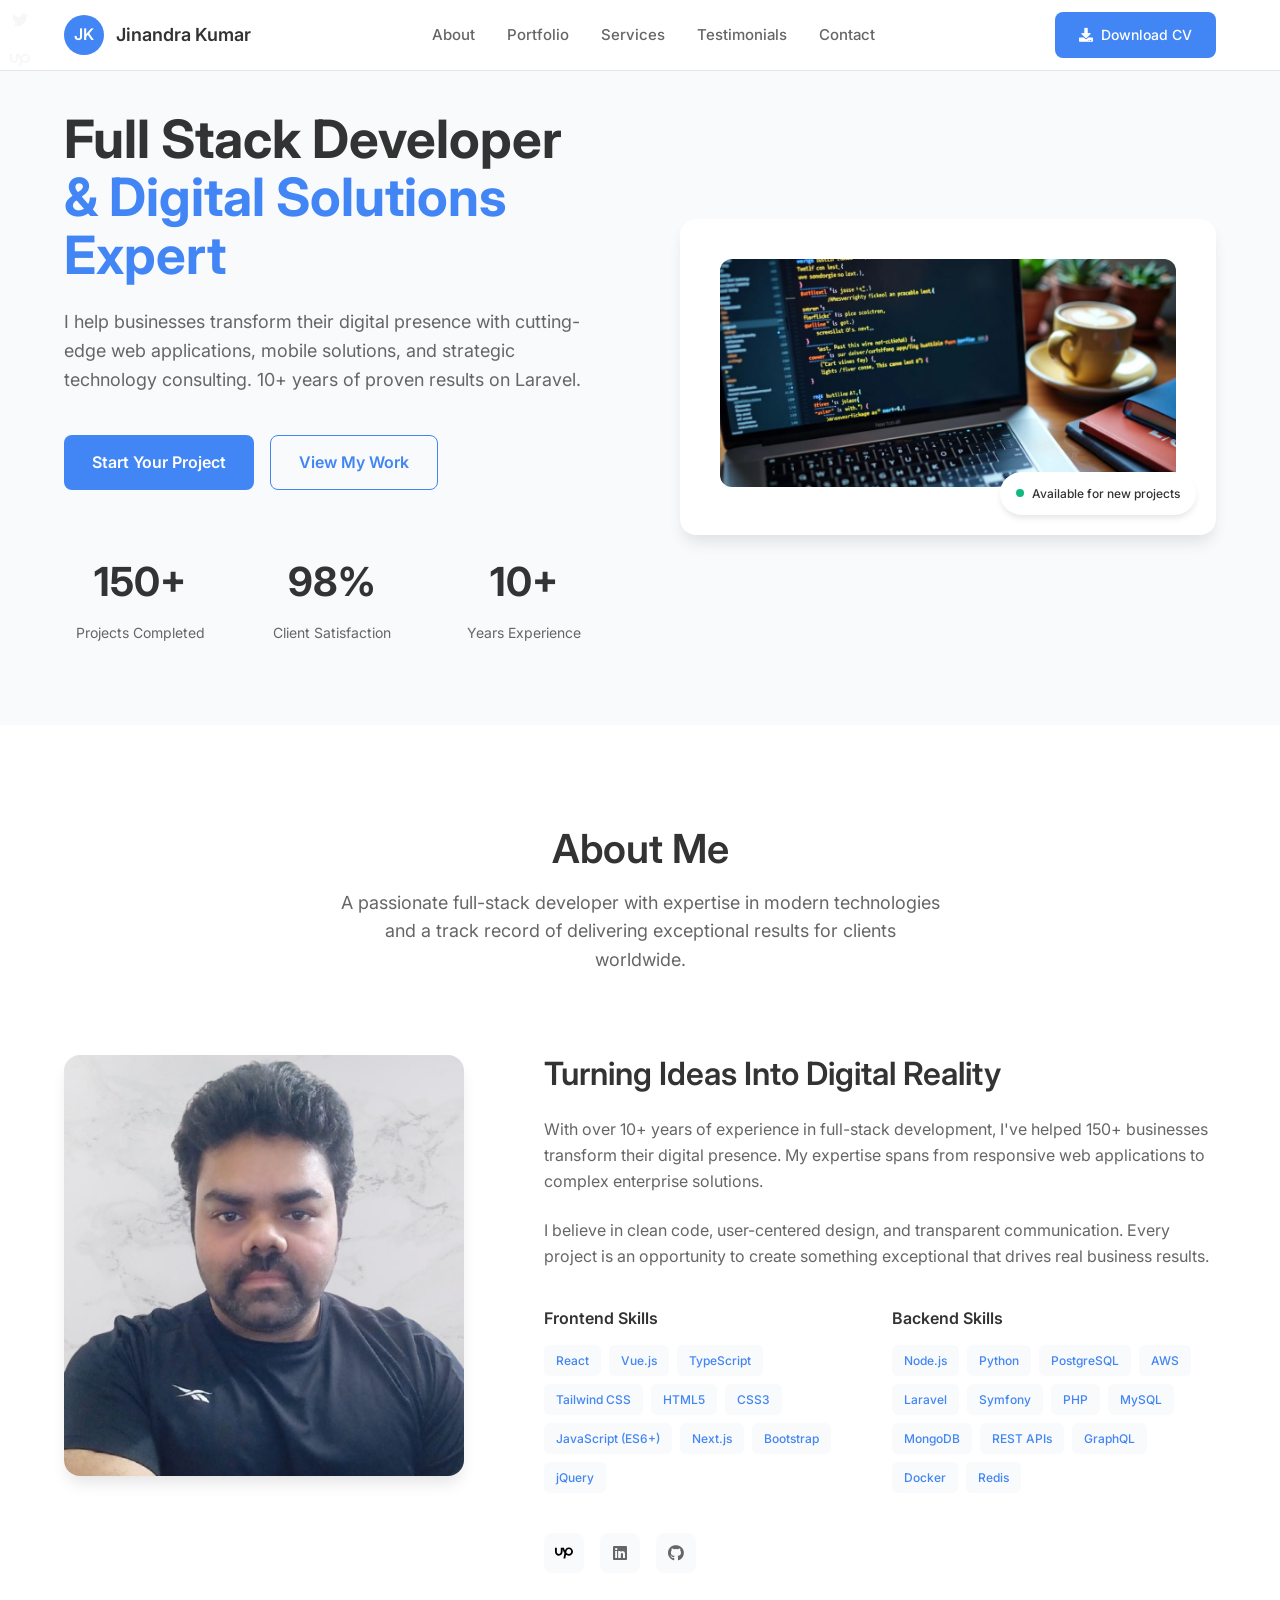
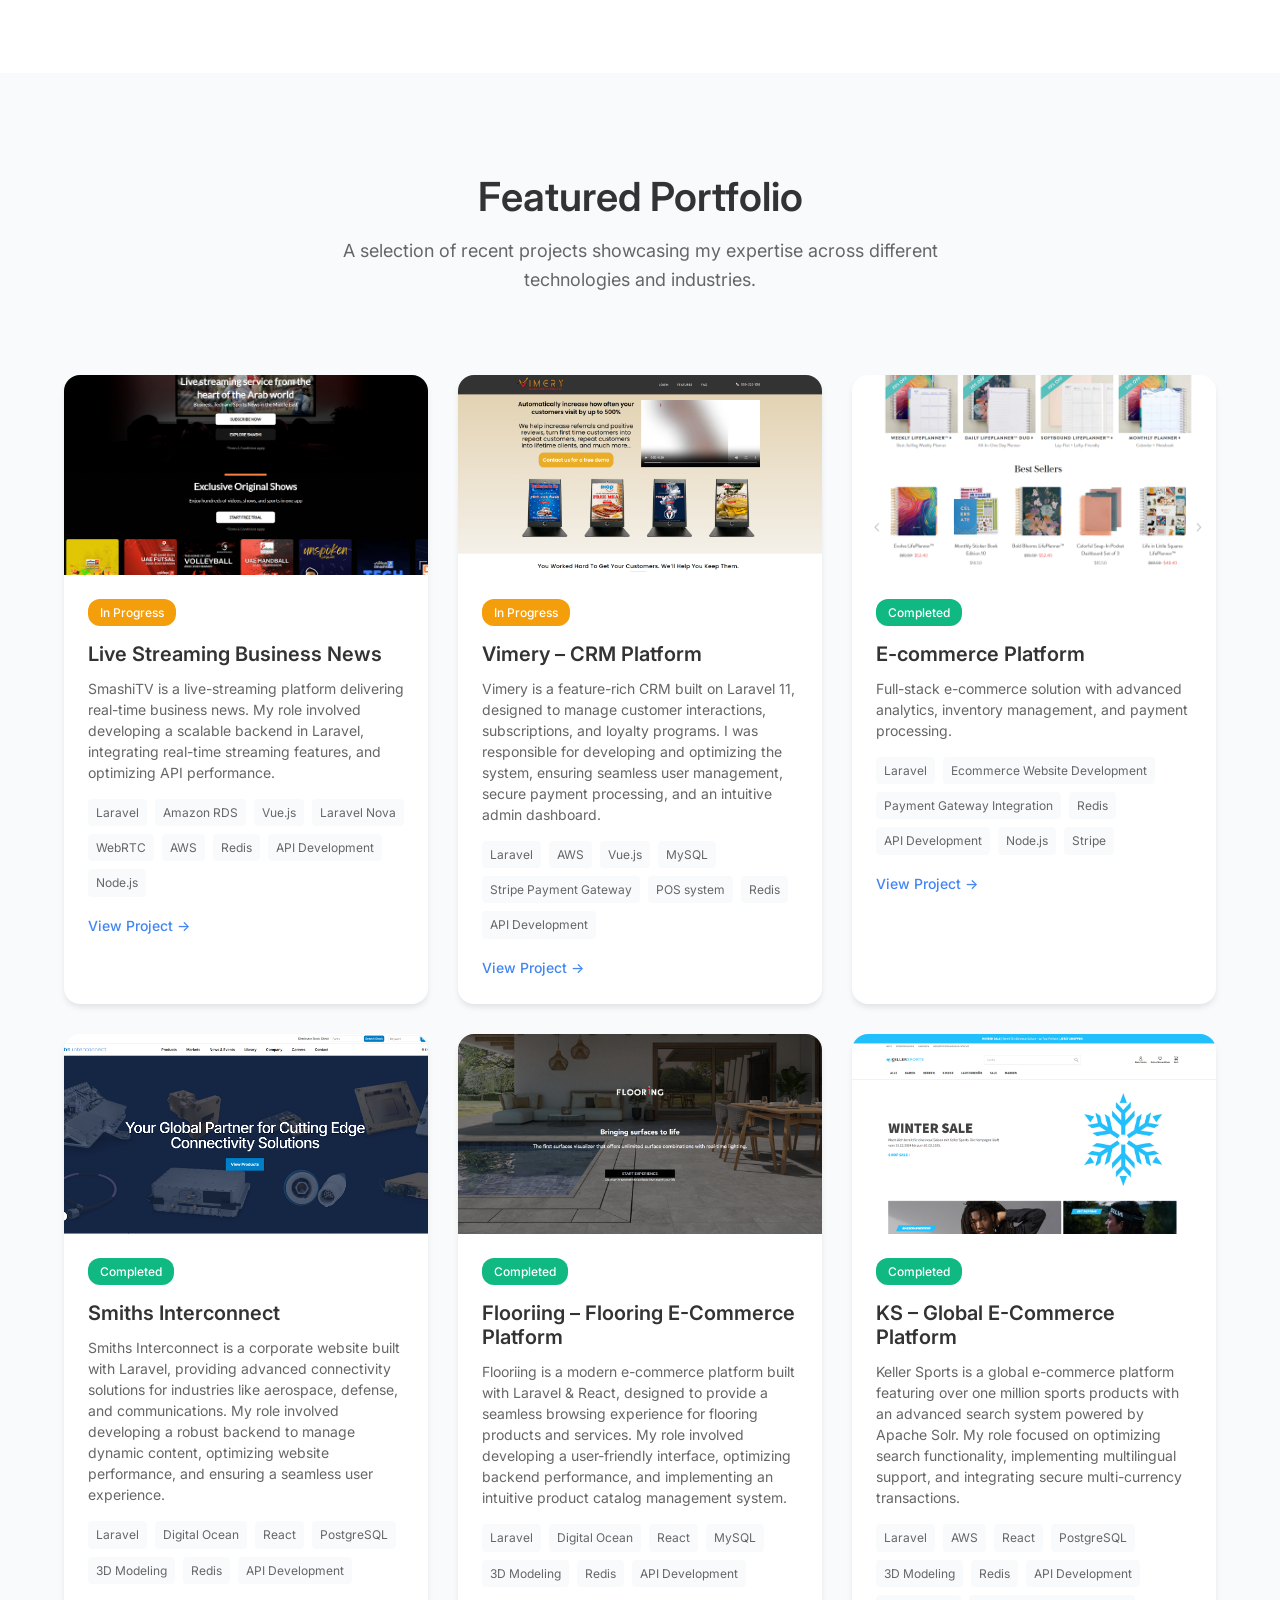
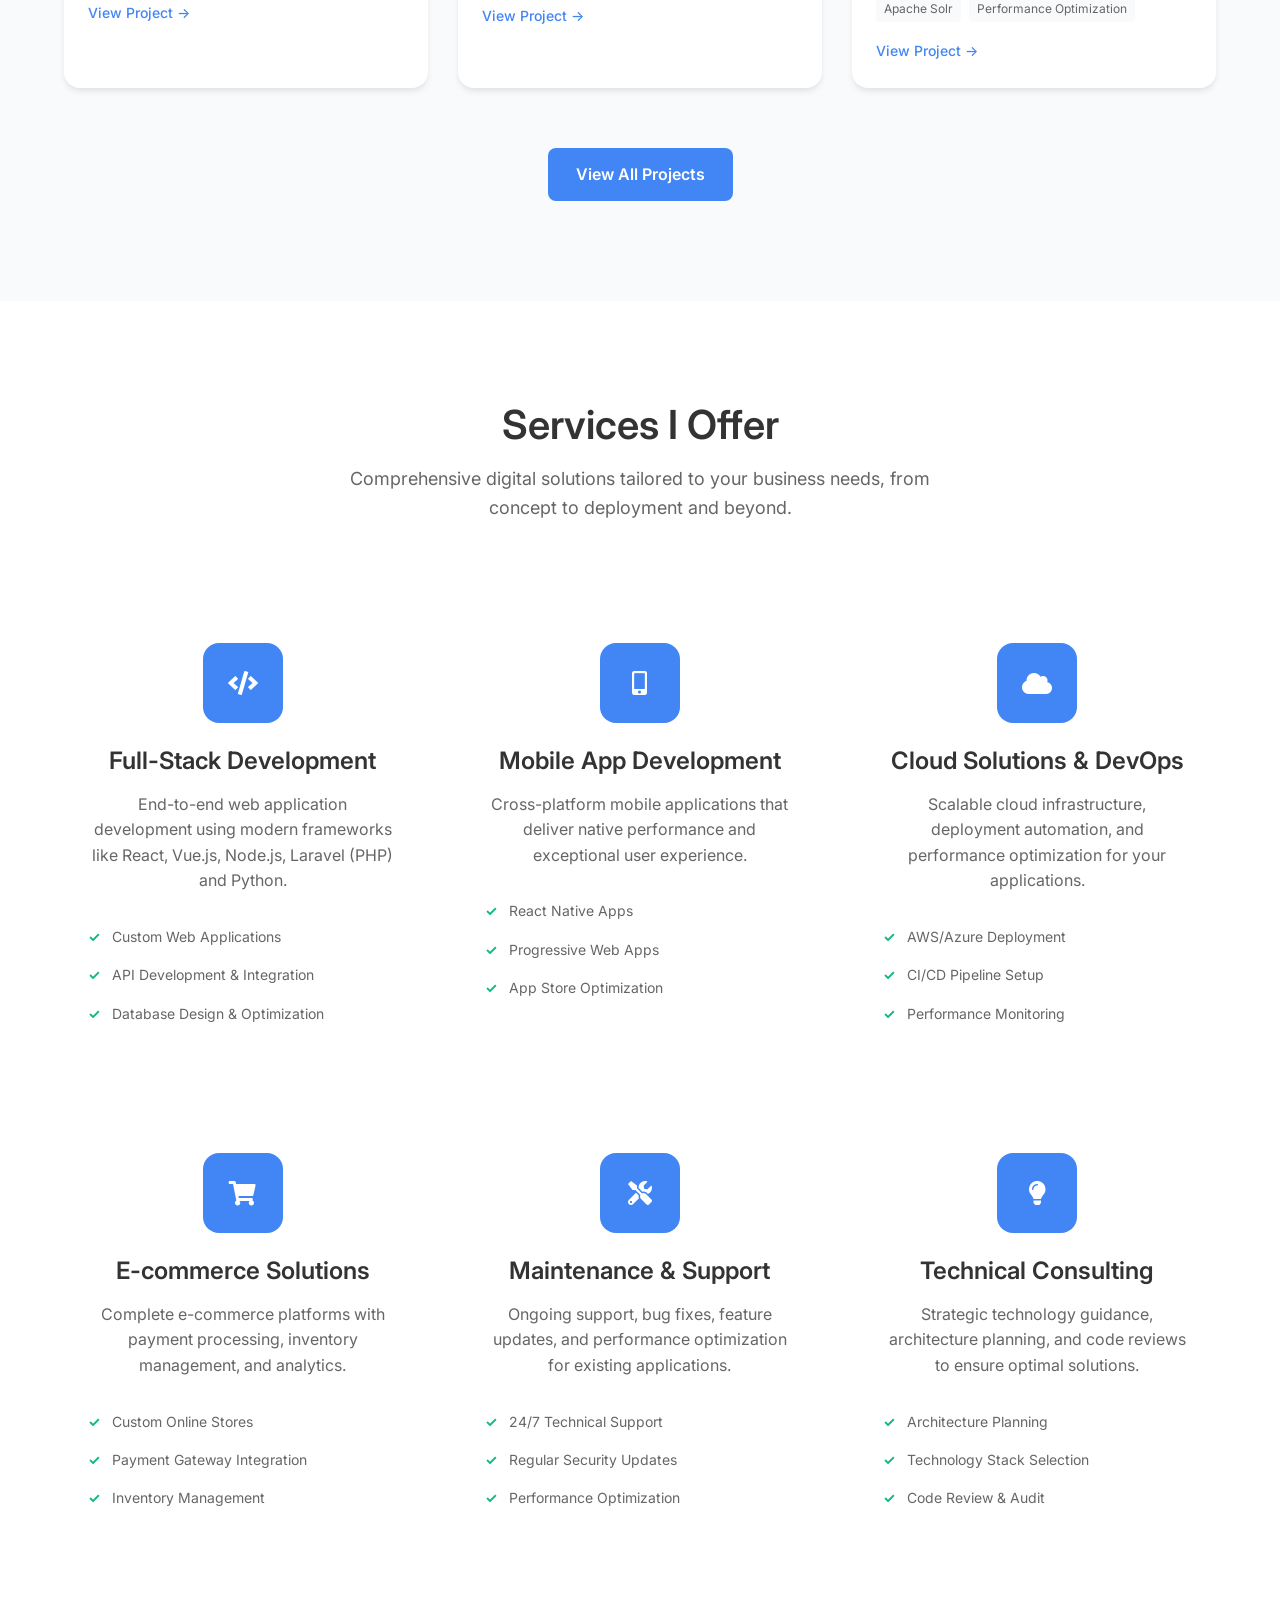
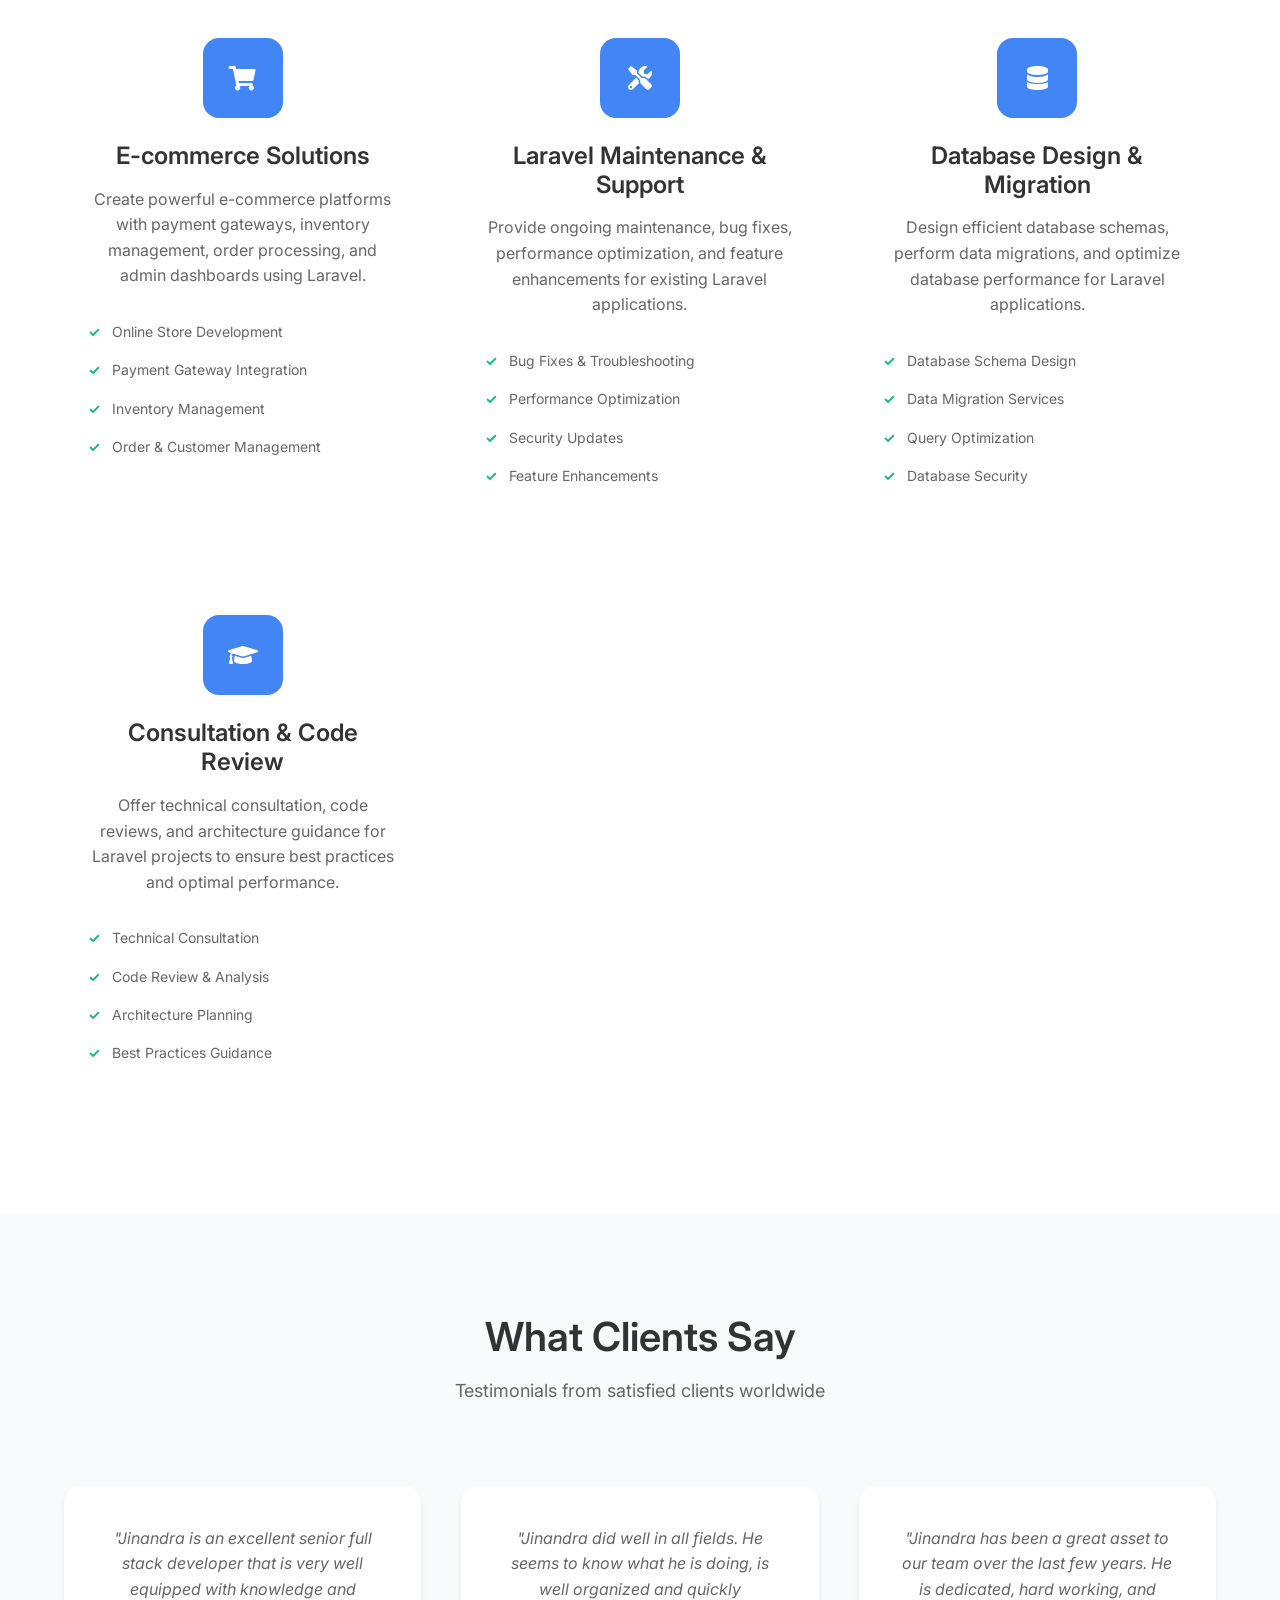
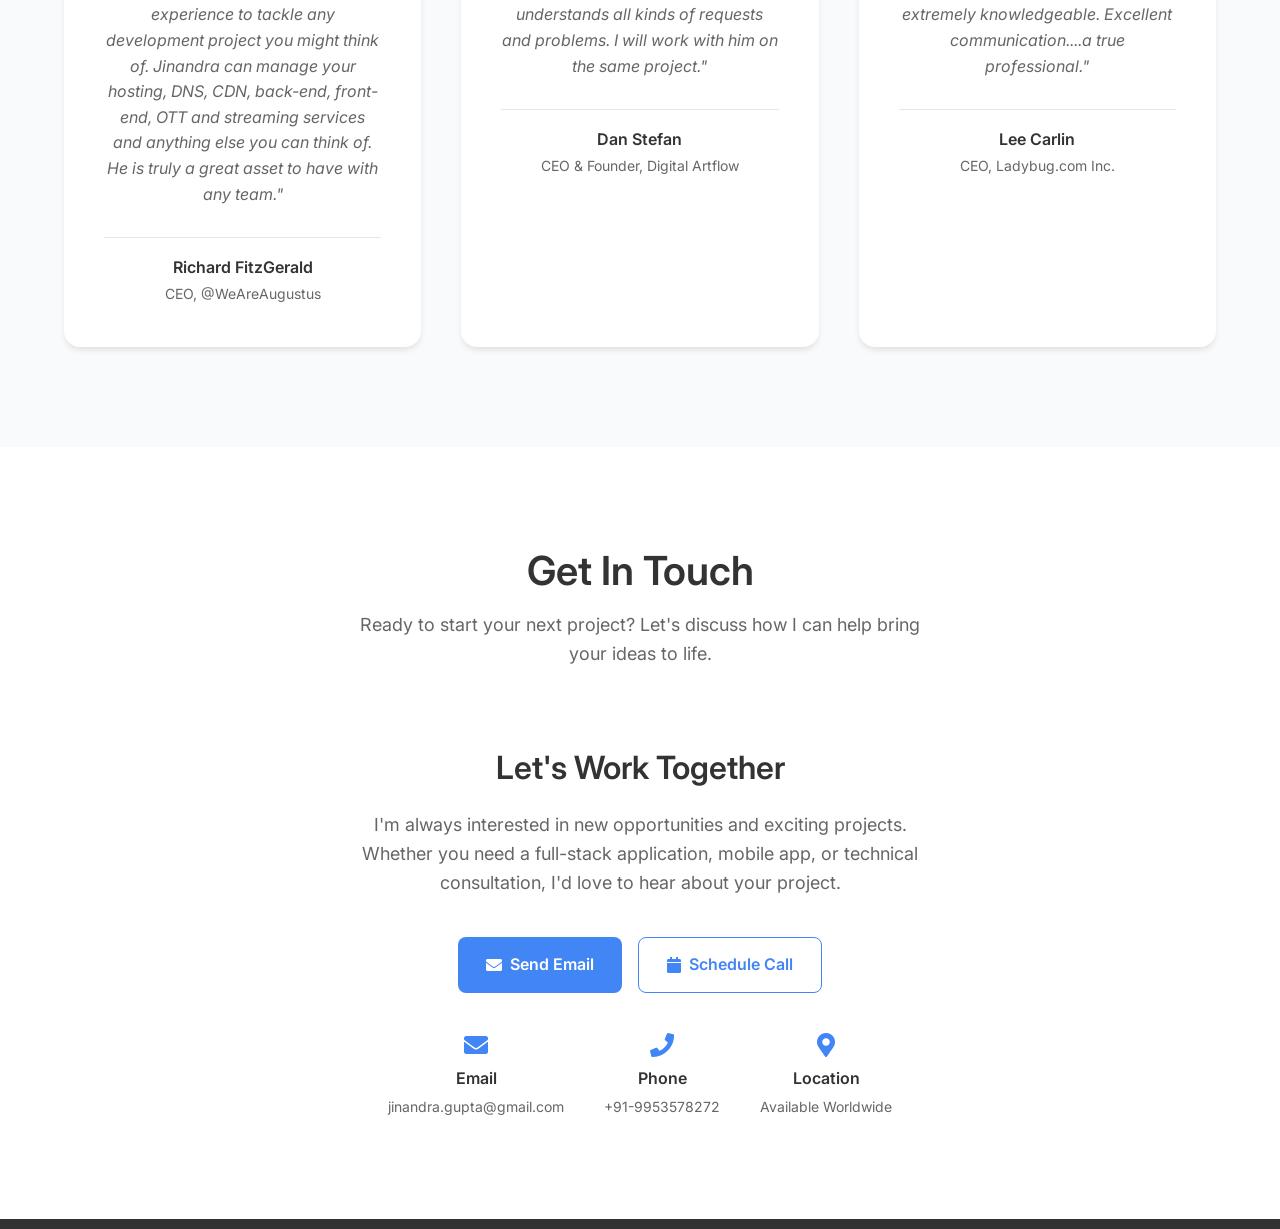
==== index.html @ a9f9e22e "changes" ====
<!DOCTYPE html>
<html lang="en">
<head>
    <meta charset="UTF-8">
    <meta name="viewport" content="width=device-width, initial-scale=1.0">
    <meta name="description" content="Professional Full Stack Developer with 10+ years experience. Specialized in web application development, API integration, and custom solutions.">
    <meta name="keywords" content="Full Stack Developer, Laravel Developer, PHP Developer, Web Development, API Development, Freelancer">
    <title>Full Stack Developer - Professional Portfolio</title>
    
    <!-- Google Fonts -->
    <link href="https://fonts.googleapis.com/css2?family=Inter:wght@300;400;500;600;700;800&display=swap" rel="stylesheet">
    
    <!-- Font Awesome -->
    <link rel="stylesheet" href="https://cdnjs.cloudflare.com/ajax/libs/font-awesome/6.4.0/css/all.min.css">
    
    <!-- Custom CSS -->
    <link rel="stylesheet" href="css/style.css">

    <!-- Font Awesome CDN (only if not already included) -->
    <link rel="stylesheet" href="https://use.fontawesome.com/releases/v5.15.4/css/all.css">

    <!-- Social Links -->
    <a href="https://twitter.com/yourhandle" class="social-link" target="_blank"><i class="fab fa-twitter"></i></a>
    <a href="https://www.upwork.com/freelancers/~yourprofile" class="social-link" target="_blank"><i class="fab fa-upwork"></i></a>

</head>
<body>
    <!-- Navigation -->
    <nav class="navbar" id="navbar">
        <div class="nav-container">
            <div class="nav-logo">
                <div class="logo-circle">
                    <span class="logo-initials">JK</span>
                </div>
                <span class="logo-text">Jinandra Kumar</span>
            </div>
            
            <ul class="nav-menu" id="nav-menu">
                <li class="nav-item"><a href="#about" class="nav-link">About</a></li>
                <li class="nav-item"><a href="#portfolio" class="nav-link">Portfolio</a></li>
                <li class="nav-item"><a href="#services" class="nav-link">Services</a></li>
                <li class="nav-item"><a href="#testimonials" class="nav-link">Testimonials</a></li>
                <li class="nav-item"><a href="#contact" class="nav-link">Contact</a></li>
            </ul>
            
            <div class="nav-cta">
                <a href="assets/project/JINANDRA-KUMAR.pdf" download class="btn btn-download">
                    <i class="fas fa-download"></i> Download CV
                </a>
            </div>
            
            <div class="nav-toggle" id="nav-toggle">
                <span class="bar"></span>
                <span class="bar"></span>
                <span class="bar"></span>
            </div>
        </div>
    </nav>

    <!-- Hero Section -->
    <section id="home" class="hero">
        <div class="hero-container">
            <div class="hero-content">
                <h1 class="hero-title">
                    <span class="title-main">Full Stack Developer</span>
                    <span class="title-highlight">& Digital Solutions Expert</span>
                </h1>
                <p class="hero-description">
                    I help businesses transform their digital presence with cutting-edge 
                    web applications, mobile solutions, and strategic technology consulting. 
                    10+ years of proven results on Laravel.
                </p>
                <div class="hero-buttons">
                    <a href="https://www.upwork.com/freelancers/~010458698f5bccfee1" target="_blank" class="btn btn-primary">
                        Start Your Project
                    </a>
                    <a href="https://www.upwork.com/freelancers/~010458698f5bccfee1?p=1884961844995014656" target="_blank" class="btn btn-secondary">
                        View My Work
                    </a>
                </div>
                
                <div class="hero-stats">
                    <div class="stat-item">
                        <div class="stat-number">150+</div>
                        <div class="stat-label">Projects Completed</div>
                    </div>
                    <div class="stat-item">
                        <div class="stat-number">98%</div>
                        <div class="stat-label">Client Satisfaction</div>
                    </div>
                    <div class="stat-item">
                        <div class="stat-number">10+</div>
                        <div class="stat-label">Years Experience</div>
                    </div>
                </div>
            </div>
            <div class="hero-image">
                <div class="hero-image-card">
                    <img src="website_images/51df8d23thumbnail.jpeg" alt="Professional Laravel developer workspace" class="workspace-img">
                    <div class="availability-badge">
                        <div class="status-dot"></div>
                        <span>Available for new projects</span>
                    </div>
                </div>
            </div>
        </div>
    </section>

    <!-- About Section -->
    <section id="about" class="about">
        <div class="container">
            <div class="section-header">
                <h2 class="section-title">About Me</h2>
                <p class="section-subtitle">A passionate full-stack developer with expertise in modern technologies and a track record of delivering exceptional results for clients worldwide.</p>
            </div>
            
            <div class="about-content">
                <div class="about-image">
                    <img src="website_images/profile-1-removebg-preview.jpg" alt="Laravel Developer - Professional Profile" class="about-photo">
                </div>
                
                <div class="about-text">
                    <h3>Turning Ideas Into Digital Reality</h3>
                    <p>
                        With over 10+ years of experience in full-stack development, I've helped 150+ 
                        businesses transform their digital presence. My expertise spans from responsive 
                        web applications to complex enterprise solutions.
                    </p>
                    <p>
                        I believe in clean code, user-centered design, and transparent communication. 
                        Every project is an opportunity to create something exceptional that drives real 
                        business results.
                    </p>
                    
                    <div class="skills-grid">
                        <div class="skill-group">
                            <h4>Frontend Skills</h4>
                            <div class="skill-tags">
                                <span class="skill-tag">React</span>
                                <span class="skill-tag">Vue.js</span>
                                <span class="skill-tag">TypeScript</span>
                                <span class="skill-tag">Tailwind CSS</span>
                                <span class="skill-tag">HTML5</span>
                                <span class="skill-tag">CSS3</span>
                                <span class="skill-tag">JavaScript (ES6+)</span>
                                <span class="skill-tag">Next.js</span>
                                <span class="skill-tag">Bootstrap</span>
                                <span class="skill-tag">jQuery</span>
                            </div>
                        </div>
                        <div class="skill-group">
                            <h4>Backend Skills</h4>
                            <div class="skill-tags">
                                <span class="skill-tag">Node.js</span>
                                <span class="skill-tag">Python</span>
                                <span class="skill-tag">PostgreSQL</span>
                                <span class="skill-tag">AWS</span>
                                <span class="skill-tag">Laravel</span>
                                <span class="skill-tag">Symfony</span>
                                <span class="skill-tag">PHP</span>
                                <span class="skill-tag">MySQL</span>
                                <span class="skill-tag">MongoDB</span>
                                <span class="skill-tag">REST APIs</span>
                                <span class="skill-tag">GraphQL</span>
                                <span class="skill-tag">Docker</span>
                                <span class="skill-tag">Redis</span>
                            </div>
                        </div>
                    </div>
                    
                    <div class="social-links">
                        <a href="https://www.upwork.com/freelancers/~010458698f5bccfee1" class="social-link" target="_blank" rel="noopener">
                          <svg xmlns="http://www.w3.org/2000/svg" viewBox="0 0 640 640" style="width: 18px;"><path d="M493.9 359.6C443.6 359.6 410.4 320.7 401.1 305.7C413 210.4 447.9 180.3 493.9 180.3C539.4 180.3 574.8 216.7 574.8 270C574.8 323.3 539.4 359.7 493.9 359.7L493.9 359.6zM493.9 121.8C412 121.8 366.1 175.2 352.9 230.2C338 202.2 327 164.7 318.4 129.9L205.2 129.9L205.2 270.9C205.2 322 181.9 359.9 136.4 359.9C90.9 359.9 64.8 322.1 64.8 270.9L65.3 129.9L0 129.9L0 270.9C0 312 13.3 349.3 37.6 376C62.6 403.5 96.8 417.8 136.4 417.8C215.2 417.8 270.2 357.4 270.2 270.9L270.2 176.1C278.4 207.3 298 267.2 335.5 319.7L300.5 519.1L366.9 519.1L390 377.8C397.6 384.1 405.7 389.8 414.2 394.8C436.4 408.8 461.9 416.7 488.1 417.6C488.1 417.6 492.1 417.8 494.2 417.8C575.4 417.8 640.1 354.9 640.1 270C640.1 185.1 575.3 121.9 494.1 121.9L493.9 121.8z"/></svg>
                        </a>
                        <a href="https://www.linkedin.com/in/jinandra-kumar-49306122/" target="_blank" class="social-link"><i class="fab fa-linkedin"></i></a>
                        <a href="https://github.com/Jinandra" target="_blank" class="social-link"><i class="fab fa-github"></i></a>                        
                    </div>
                </div>
            </div>
        </div>
    </section>



    <!-- Portfolio Section -->
    <section id="portfolio" class="portfolio">
        <div class="container">
            <div class="section-header">
                <h2 class="section-title">Featured Portfolio</h2>
                <p class="section-subtitle">A selection of recent projects showcasing my expertise across different technologies and industries.</p>
            </div>
            
            <div class="portfolio-grid">
                
                <div class="portfolio-item">
                    <div class="portfolio-image">
                        <img src="/assets/project/smashitv1.png" alt="Live Streaming Platform for Business News Screenshot">
                    </div>
                    <div class="portfolio-content">
                        <span class="portfolio-status in-progress">In Progress</span>
                        <h3>Live Streaming Business News</h3>
                        <p>SmashiTV is a live-streaming platform delivering real-time business news. My role involved developing a scalable backend in Laravel, integrating real-time streaming features, and optimizing API performance.</p>
                        <div class="tech-stack">
                            <span class="tech-tag">Laravel</span>
                            <span class="tech-tag">Amazon RDS</span>
                            <span class="tech-tag">Vue.js</span>
                            <span class="tech-tag">Laravel Nova</span>
                            <span class="tech-tag">WebRTC</span>
                            <span class="tech-tag">AWS</span>
                            <span class="tech-tag">Redis</span>
                            <span class="tech-tag">API Development</span>
                            <span class="tech-tag">Node.js</span>
                        </div>
                        <a href="https://smashi.tv/en" target="_blank" class="view-project">View Project →</a>
                    </div>
                </div>

                <div class="portfolio-item">
                    <div class="portfolio-image">
                        <img src="/assets/project/vimery.png" alt="SaaS Analytics Platform Screenshot">
                    </div>
                    <div class="portfolio-content">
                        <span class="portfolio-status in-progress">In Progress</span>
                        <h3>Vimery – CRM Platform</h3>
                        <p>Vimery is a feature-rich CRM built on Laravel 11, designed to manage customer interactions, subscriptions, and loyalty programs. I was responsible for developing and optimizing the system, ensuring seamless user management, secure payment processing, and an intuitive admin dashboard. </p>
                        <div class="tech-stack">
                            <span class="tech-tag">Laravel</span>
                            <span class="tech-tag">AWS</span>
                            <span class="tech-tag">Vue.js</span>
                            <span class="tech-tag">MySQL</span>
                            <span class="tech-tag">Stripe Payment Gateway</span>
                            <span class="tech-tag">POS system</span>
                            <span class="tech-tag">Redis</span>
                            <span class="tech-tag">API Development</span>
                        </div>
                        <a href="https://vimery.com/" target="_blank" class="view-project">View Project →</a>
                    </div>
                </div>

                <div class="portfolio-item">
                    <div class="portfolio-image">
                        <img src="/assets/project/erincondre1.png" alt="E-commerce Platform Screenshot">
                    </div>
                    <div class="portfolio-content">
                        <span class="portfolio-status">Completed</span>
                        <h3>E-commerce Platform</h3>
                        <p>Full-stack e-commerce solution with advanced analytics, inventory management, and payment processing.</p>
                        <div class="tech-stack">
                            <span class="tech-tag">Laravel</span>
                            <span class="tech-tag">Ecommerce Website Development</span>
                            <span class="tech-tag">Payment Gateway Integration</span>
                            <span class="tech-tag">Redis</span>
                            <span class="tech-tag">API Development</span>
                            <span class="tech-tag">Node.js</span>
                            <span class="tech-tag">Stripe</span>
                        </div>
                        <a href="https://www.erincondren.com/" target="_blank" class="view-project">View Project →</a>
                    </div>
                </div>
                
                
                
                <div class="portfolio-item">
                    <div class="portfolio-image">
                        <img src="/assets/project/smithsinterconnect1.png" alt="SaaS Analytics Platform Screenshot">
                    </div>
                    <div class="portfolio-content">
                        <span class="portfolio-status">Completed</span>
                        <h3>Smiths Interconnect</h3>
                        <p>Smiths Interconnect is a corporate website built with Laravel, providing advanced connectivity solutions for industries like aerospace, defense, and communications. My role involved developing a robust backend to manage dynamic content, optimizing website performance, and ensuring a seamless user experience.</p>
                        <div class="tech-stack">
                            <span class="tech-tag">Laravel</span>
                            <span class="tech-tag">Digital Ocean</span>
                            <span class="tech-tag">React</span>
                            <span class="tech-tag">PostgreSQL</span>
                            <span class="tech-tag">3D Modeling</span>
                            <span class="tech-tag">Redis</span>
                            <span class="tech-tag">API Development</span>
                        </div>
                        <a href="https://www.smithsinterconnect.com/" target="_blank" class="view-project">View Project →</a>
                    </div>
                </div>
                
                <div class="portfolio-item">
                    <div class="portfolio-image">
                        <img src="/assets/project/Demo-Flooriing-01-30-2025_07_16_PM.png" alt="SaaS Analytics Platform Screenshot">
                    </div>
                    <div class="portfolio-content">
                        <span class="portfolio-status">Completed</span>
                        <h3>Flooriing – Flooring E-Commerce Platform </h3>
                        <p>Flooriing is a modern e-commerce platform built with Laravel & React, designed to provide a seamless browsing experience for flooring products and services. My role involved developing a user-friendly interface, optimizing backend performance, and implementing an intuitive product catalog management system.</p>
                        <div class="tech-stack">
                            <span class="tech-tag">Laravel</span>
                            <span class="tech-tag">Digital Ocean</span>
                            <span class="tech-tag">React</span>
                            <span class="tech-tag">MySQL</span>
                            <span class="tech-tag">3D Modeling</span>
                            <span class="tech-tag">Redis</span>
                            <span class="tech-tag">API Development</span>
                        </div>
                        <a href="https://flooriing.com/" target="_blank" class="view-project">View Project →</a>
                    </div>
                </div>

                <div class="portfolio-item">
                    <div class="portfolio-image">
                        <img src="/assets/project/Keller-Sports-Dein-Experte-für-Laufbekleidung-Schuhe-und-Ausrüstung-01-30-2025_07_12_PM.png" alt="SaaS Analytics Platform Screenshot">
                    </div>
                    <div class="portfolio-content">
                        <span class="portfolio-status">Completed</span>
                        <h3>KS – Global E-Commerce Platform</h3>
                        <p>Keller Sports is a global e-commerce platform featuring over one million sports products with an advanced search system powered by Apache Solr. My role focused on optimizing search functionality, implementing multilingual support, and integrating secure multi-currency transactions.</p>
                        <div class="tech-stack">
                            <span class="tech-tag">Laravel</span>
                            <span class="tech-tag">AWS</span>
                            <span class="tech-tag">React</span>
                            <span class="tech-tag">PostgreSQL</span>
                            <span class="tech-tag">3D Modeling</span>
                            <span class="tech-tag">Redis</span>
                            <span class="tech-tag">API Development</span>
                            <span class="tech-tag">Apache Solr</span>
                            <span class="tech-tag">Performance Optimization</span>
                        </div>
                        <a href="https://keller-sports.de/" target="_blank" class="view-project">View Project →</a>
                    </div>
                </div>

                
            </div>
            
            
            <div class="view-all-projects">
                <a href="https://www.upwork.com/freelancers/~010458698f5bccfee1?p=1884961844995014656" target="_blank" class="btn btn-primary">View All Projects</a>
            </div>
        </div>
    </section>

    <!-- Services Section -->
    <section id="services" class="services">
        <div class="container">
            <div class="section-header">
                <h2 class="section-title">Services I Offer</h2>
                <p class="section-subtitle">Comprehensive digital solutions tailored to your business needs, from concept to deployment and beyond.</p>
            </div>
            
            <div class="services-grid">
                <div class="service-item">
                    <div class="service-icon">
                        <i class="fas fa-code"></i>
                    </div>
                    <h3>Full-Stack Development</h3>
                    <p>End-to-end web application development using modern frameworks like React, Vue.js, Node.js, Laravel (PHP) and Python.</p>
                    <ul class="service-features">
                        <li>Custom Web Applications</li>
                        <li>API Development & Integration</li>
                        <li>Database Design & Optimization</li>
                    </ul>
                </div>
                
                <div class="service-item">
                    <div class="service-icon">
                        <i class="fas fa-mobile-alt"></i>
                    </div>
                    <h3>Mobile App Development</h3>
                    <p>Cross-platform mobile applications that deliver native performance and exceptional user experience.</p>
                    <ul class="service-features">
                        <li>React Native Apps</li>
                        <li>Progressive Web Apps</li>
                        <li>App Store Optimization</li>
                    </ul>
                </div>
                
                <div class="service-item">
                    <div class="service-icon">
                        <i class="fas fa-cloud"></i>
                    </div>
                    <h3>Cloud Solutions & DevOps</h3>
                    <p>Scalable cloud infrastructure, deployment automation, and performance optimization for your applications.</p>
                    <ul class="service-features">
                        <li>AWS/Azure Deployment</li>
                        <li>CI/CD Pipeline Setup</li>
                        <li>Performance Monitoring</li>
                    </ul>
                </div>
                
                <div class="service-item">
                    <div class="service-icon">
                        <i class="fas fa-shopping-cart"></i>
                    </div>
                    <h3>E-commerce Solutions</h3>
                    <p>Complete e-commerce platforms with payment processing, inventory management, and analytics.</p>
                    <ul class="service-features">
                        <li>Custom Online Stores</li>
                        <li>Payment Gateway Integration</li>
                        <li>Inventory Management</li>
                    </ul>
                </div>
                
                <div class="service-item">
                    <div class="service-icon">
                        <i class="fas fa-tools"></i>
                    </div>
                    <h3>Maintenance & Support</h3>
                    <p>Ongoing support, bug fixes, feature updates, and performance optimization for existing applications.</p>
                    <ul class="service-features">
                        <li>24/7 Technical Support</li>
                        <li>Regular Security Updates</li>
                        <li>Performance Optimization</li>
                    </ul>
                </div>
                
                <div class="service-item">
                    <div class="service-icon">
                        <i class="fas fa-lightbulb"></i>
                    </div>
                    <h3>Technical Consulting</h3>
                    <p>Strategic technology guidance, architecture planning, and code reviews to ensure optimal solutions.</p>
                    <ul class="service-features">
                        <li>Architecture Planning</li>
                        <li>Technology Stack Selection</li>
                        <li>Code Review & Audit</li>
                    </ul>
                </div>
                
                <div class="service-item">
                    <div class="service-icon">
                        <i class="fas fa-shopping-cart"></i>
                    </div>
                    <h3>E-commerce Solutions</h3>
                    <p>
                        Create powerful e-commerce platforms with payment gateways, inventory management, 
                        order processing, and admin dashboards using Laravel.
                    </p>
                    <ul class="service-features">
                        <li>Online Store Development</li>
                        <li>Payment Gateway Integration</li>
                        <li>Inventory Management</li>
                        <li>Order & Customer Management</li>
                    </ul>
                </div>
                
                <div class="service-item">
                    <div class="service-icon">
                        <i class="fas fa-tools"></i>
                    </div>
                    <h3>Laravel Maintenance & Support</h3>
                    <p>
                        Provide ongoing maintenance, bug fixes, performance optimization, and feature 
                        enhancements for existing Laravel applications.
                    </p>
                    <ul class="service-features">
                        <li>Bug Fixes & Troubleshooting</li>
                        <li>Performance Optimization</li>
                        <li>Security Updates</li>
                        <li>Feature Enhancements</li>
                    </ul>
                </div>
                
                <div class="service-item">
                    <div class="service-icon">
                        <i class="fas fa-database"></i>
                    </div>
                    <h3>Database Design & Migration</h3>
                    <p>
                        Design efficient database schemas, perform data migrations, and optimize database 
                        performance for Laravel applications.
                    </p>
                    <ul class="service-features">
                        <li>Database Schema Design</li>
                        <li>Data Migration Services</li>
                        <li>Query Optimization</li>
                        <li>Database Security</li>
                    </ul>
                </div>
                
                <div class="service-item">
                    <div class="service-icon">
                        <i class="fas fa-graduation-cap"></i>
                    </div>
                    <h3>Consultation & Code Review</h3>
                    <p>
                        Offer technical consultation, code reviews, and architecture guidance for Laravel 
                        projects to ensure best practices and optimal performance.
                    </p>
                    <ul class="service-features">
                        <li>Technical Consultation</li>
                        <li>Code Review & Analysis</li>
                        <li>Architecture Planning</li>
                        <li>Best Practices Guidance</li>
                    </ul>
                </div>
            </div>
        </div>
    </section>

    <!-- Testimonials Section -->
    <section id="testimonials" class="testimonials">
        <div class="container">
            <div class="section-header">
                <h2 class="section-title">What Clients Say</h2>
                <p class="section-subtitle">Testimonials from satisfied clients worldwide</p>
            </div>
            
            <div class="testimonials-grid">
                <div class="testimonial-item">
                    <div class="testimonial-content">
                        <p>"Jinandra is an excellent senior full stack developer that is very well equipped with knowledge and experience to tackle any development project you might think of. Jinandra can manage your hosting, DNS, CDN, back-end, front-end, OTT and streaming services and anything else you can think of. He is truly a great asset to have with any team."</p>
                    </div>
                    <div class="testimonial-author">
                        <div class="author-info">
                            <h4>Richard FitzGerald</h4>
                            <span>CEO, @WeAreAugustus</span>
                        </div>
                    </div>
                </div>
                
                <div class="testimonial-item">
                    <div class="testimonial-content">
                        <p>"Jinandra did well in all fields. He seems to know what he is doing, is well organized and quickly understands all kinds of requests and problems. I will work with him on the same project."</p>
                    </div>
                    <div class="testimonial-author">
                        <div class="author-info">
                            <h4>Dan Stefan</h4>
                            <span>CEO & Founder, Digital Artflow</span>
                        </div>
                    </div>
                </div>
                
                <div class="testimonial-item">
                    <div class="testimonial-content">
                        <p>"Jinandra has been a great asset to our team over the last few years.  He is dedicated, hard working, and extremely knowledgeable.   Excellent communication....a true professional."</p>
                    </div>
                    <div class="testimonial-author">
                        <div class="author-info">
                            <h4>Lee Carlin</h4>
                            <span>CEO, Ladybug.com Inc.</span>
                        </div>
                    </div>
                </div>
            </div>
        </div>
    </section>

    <!-- Contact Section -->
    <section id="contact" class="contact">
        <div class="container">
            <div class="section-header">
                <h2 class="section-title">Get In Touch</h2>
                <p class="section-subtitle">Ready to start your next project? Let's discuss how I can help bring your ideas to life.</p>
            </div>
            
            <div class="contact-content">
                <h3>Let's Work Together</h3>
                <p>I'm always interested in new opportunities and exciting projects. Whether you need a full-stack application, mobile app, or technical consultation, I'd love to hear about your project.</p>
                
                <div class="contact-buttons">
                    <a href="mailto:jinandra.gupta@gmail.com" class="btn btn-primary">
                        <i class="fas fa-envelope"></i> Send Email
                    </a>
                    <a href="#" class="btn btn-secondary">
                        <i class="fas fa-calendar"></i> Schedule Call
                    </a>
                </div>
                
                <div class="contact-details">
                    <div class="contact-detail">
                        <i class="fas fa-envelope"></i>
                        <h4>Email</h4>
                        <p>jinandra.gupta@gmail.com</p>
                    </div>
                    <div class="contact-detail">
                        <i class="fas fa-phone"></i>
                        <h4>Phone</h4>
                        <p>+91-9953578272</p>
                    </div>
                    <div class="contact-detail">
                        <i class="fas fa-map-marker-alt"></i>
                        <h4>Location</h4>
                        <p>Available Worldwide</p>
                    </div>
                </div>
            </div>
        </div>
    </section>

    <!-- Footer -->
    <footer class="footer">
        <!-- <div class="container">
            <p>&copy; 2025 Jinandra Kumar. All rights reserved. Built with passion for clean code and exceptional user experiences.</p>
        </div> -->
    </footer>

    <!-- JavaScript -->
    <script src="js/main.js"></script>
</body>
</html>
    <!-- <footer class="footer">
        <div class="container">
            <div class="footer-content">
                <div class="footer-text">
                    <p>&copy; 2025 Full Stack Developer Portfolio. All rights reserved.</p>
                </div>
                <div class="footer-links">
                    <a href="#home">Home</a>
                    <a href="#about">About</a>
                    <a href="#portfolio">Portfolio</a>
                    <a href="#contact">Contact</a>
                </div>
            </div>
        </div>
    </footer> -->

    <!-- Back to Top Button -->
    <!-- <button class="back-to-top" id="back-to-top">
        <i class="fas fa-arrow-up"></i>
    </button> -->

    <!-- Custom JavaScript -->
    <script src="js/main.js"></script>
</body>
</html>
---- css/style.css ----
/* Reset and Base Styles */
* {
    margin: 0;
    padding: 0;
    box-sizing: border-box;
}

html {
    scroll-behavior: smooth;
}

body {
    font-family: 'Inter', sans-serif;
    line-height: 1.6;
    color: #333;
    background-color: #f8fafc;
    font-size: 16px;
}

/* Color Variables */
:root {
    --primary-blue: #4285f4;
    --primary-text: #333;
    --secondary-text: #666;
    --light-text: #999;
    --light-bg: #f8fafc;
    --white: #ffffff;
    --border: #e2e8f0;
    --shadow: 0 4px 6px -1px rgba(0, 0, 0, 0.1);
    --shadow-lg: 0 10px 15px -3px rgba(0, 0, 0, 0.1);
}

.container {
    max-width: 1200px;
    margin: 0 auto;
    padding: 0 24px;
}

/* Typography */
h1, h2, h3, h4, h5, h6 {
    font-weight: 600;
    line-height: 1.2;
    color: var(--primary-text);
}

h1 { font-size: 3rem; }
h2 { font-size: 2.5rem; }
h3 { font-size: 1.5rem; }

p {
    color: var(--secondary-text);
    line-height: 1.6;
    margin-bottom: 1rem;
}

/* Navigation */
.navbar {
    position: fixed;
    top: 0;
    width: 100%;
    background: var(--white);
    border-bottom: 1px solid var(--border);
    z-index: 1000;
    padding: 0;
}

.nav-container {
    display: flex;
    justify-content: space-between;
    align-items: center;
    height: 70px;
    max-width: 1200px;
    margin: 0 auto;
    padding: 0 24px;
}

.nav-logo {
    display: flex;
    align-items: center;
    gap: 12px;
}

.logo-circle {
    width: 40px;
    height: 40px;
    background: var(--primary-blue);
    border-radius: 50%;
    display: flex;
    align-items: center;
    justify-content: center;
}

.logo-initials {
    color: white;
    font-weight: 600;
    font-size: 16px;
}

.logo-text {
    font-size: 18px;
    font-weight: 600;
    color: var(--primary-text);
}

.nav-menu {
    display: flex;
    list-style: none;
    gap: 2rem;
}

.nav-link {
    text-decoration: none;
    color: var(--secondary-text);
    font-weight: 500;
    font-size: 15px;
    transition: color 0.3s ease;
}

.nav-link:hover {
    color: var(--primary-blue);
}

.btn {
    display: inline-flex;
    align-items: center;
    gap: 8px;
    padding: 12px 24px;
    border: none;
    border-radius: 8px;
    font-size: 14px;
    font-weight: 500;
    text-decoration: none;
    cursor: pointer;
    transition: all 0.3s ease;
}

.btn-download {
    background: var(--primary-blue);
    color: white;
}

.btn-download:hover {
    background: #3367d6;
}

.btn-primary {
    background: var(--primary-blue);
    color: white;
    padding: 14px 28px;
    font-size: 16px;
    font-weight: 600;
}

.btn-primary:hover {
    background: #3367d6;
}

.btn-secondary {
    background: transparent;
    color: var(--primary-blue);
    border: 1px solid var(--primary-blue);
    padding: 14px 28px;
    font-size: 16px;
    font-weight: 600;
}

.btn-secondary:hover {
    background: var(--primary-blue);
    color: white;
}

.nav-toggle {
    display: none;
    flex-direction: column;
    cursor: pointer;
}

.bar {
    width: 25px;
    height: 3px;
    background: var(--primary-text);
    margin: 3px 0;
    transition: 0.3s;
}

/* Hero Section */
.hero {
    background: var(--light-bg);
    padding: 30px 0 80px;
}

.hero-container {
    display: grid;
    grid-template-columns: 1fr 1fr;
    gap: 80px;
    align-items: center;
    max-width: 1200px;
    margin: 0 auto;
    padding: 0 24px;
}

.hero-title {
    font-size: 3.3rem;
    font-weight: 700;
    line-height: 1.1;
    margin-bottom: 24px;
}

.title-main {
    display: block;
    color: var(--primary-text);
}

.title-highlight {
    display: block;
    color: var(--primary-blue);
}

.hero-description {
    font-size: 18px;
    color: var(--secondary-text);
    margin-bottom: 40px;
    line-height: 1.6;
}

.hero-buttons {
    display: flex;
    gap: 16px;
    margin-bottom: 60px;
}

.hero-stats {
    display: grid;
    grid-template-columns: repeat(3, 1fr);
    gap: 40px;
}

.stat-item {
    text-align: center;
}

.stat-number {
    font-size: 2.5rem;
    font-weight: 700;
    color: var(--primary-text);
    display: block;
    margin-bottom: 8px;
}

.stat-label {
    color: var(--secondary-text);
    font-size: 14px;
}

.hero-image {
    position: relative;
}

.hero-image-card {
    background: white;
    border-radius: 16px;
    padding: 40px;
    box-shadow: var(--shadow-lg);
    position: relative;
}

.workspace-img {
    width: 100%;
    height: auto;
    border-radius: 12px;
}

.availability-badge {
    position: absolute;
    bottom: 20px;
    right: 20px;
    background: white;
    padding: 12px 16px;
    border-radius: 25px;
    box-shadow: var(--shadow);
    display: flex;
    align-items: center;
    gap: 8px;
    font-size: 12px;
    font-weight: 500;
}

.status-dot {
    width: 8px;
    height: 8px;
    background: #10b981;
    border-radius: 50%;
}

/* About Section */
.about {
    background: var(--white);
    padding: 100px 0;
}

.section-header {
    text-align: center;
    margin-bottom: 80px;
}

.section-title {
    font-size: 2.5rem;
    font-weight: 600;
    color: var(--primary-text);
    margin-bottom: 16px;
}

.section-subtitle {
    font-size: 18px;
    color: var(--secondary-text);
    max-width: 600px;
    margin: 0 auto;
}

.about-content {
    display: grid;
    grid-template-columns: 400px 1fr;
    gap: 80px;
    align-items: start;
}

.about-image {
    position: relative;
}

.about-photo {
    width: 100%;
    border-radius: 16px;
    box-shadow: var(--shadow-lg);
}

.about-text h3 {
    font-size: 2rem;
    font-weight: 600;
    color: var(--primary-text);
    margin-bottom: 24px;
}

.about-text p {
    font-size: 16px;
    color: var(--secondary-text);
    margin-bottom: 24px;
    line-height: 1.6;
}

.skills-grid {
    display: grid;
    grid-template-columns: 1fr 1fr;
    gap: 24px;
    margin: 40px 0;
}

.skill-group h4 {
    font-size: 16px;
    font-weight: 600;
    color: var(--primary-text);
    margin-bottom: 16px;
}

.skill-tags {
    display: flex;
    flex-wrap: wrap;
    gap: 8px;
}

.skill-tag {
    background: var(--light-bg);
    color: var(--primary-blue);
    padding: 6px 12px;
    border-radius: 6px;
    font-size: 12px;
    font-weight: 500;
}

.social-links {
    display: flex;
    gap: 16px;
    margin-top: 24px;
}

.social-link {
    width: 40px;
    height: 40px;
    background: var(--light-bg);
    border-radius: 8px;
    display: flex;
    align-items: center;
    justify-content: center;
    color: var(--secondary-text);
    text-decoration: none;
    transition: all 0.3s ease;
}

.social-link:hover {
    background: var(--primary-blue);
    color: white;
}

/* Portfolio Section */
.portfolio {
    background: var(--light-bg);
    padding: 100px 0;
}

.portfolio-grid {
    display: grid;
    grid-template-columns: repeat(auto-fit, minmax(350px, 1fr));
    gap: 30px;
    margin-bottom: 60px;
}

.portfolio-item {
    background: white;
    border-radius: 16px;
    overflow: hidden;
    box-shadow: var(--shadow);
    transition: transform 0.3s ease;
}

.portfolio-item:hover {
    transform: translateY(-4px);
}

.portfolio-image {
    height: 200px;
    overflow: hidden;
}

.portfolio-image img {
    width: 100%;
    height: 100%;
    object-fit: cover;
}

.portfolio-content {
    padding: 24px;
}

.portfolio-status {
    display: inline-block;
    background: #10b981;
    color: white;
    padding: 4px 12px;
    border-radius: 12px;
    font-size: 12px;
    font-weight: 500;
    margin-bottom: 16px;
}

.portfolio-status.in-progress {
    background: #f59e0b;
}

.portfolio-content h3 {
    font-size: 1.25rem;
    font-weight: 600;
    color: var(--primary-text);
    margin-bottom: 12px;
}

.portfolio-content p {
    font-size: 14px;
    color: var(--secondary-text);
    margin-bottom: 16px;
    line-height: 1.5;
}

.tech-stack {
    display: flex;
    flex-wrap: wrap;
    gap: 8px;
    margin-bottom: 16px;
}

.tech-tag {
    background: var(--light-bg);
    color: var(--secondary-text);
    padding: 4px 8px;
    border-radius: 4px;
    font-size: 12px;
}

.view-project {
    color: var(--primary-blue);
    text-decoration: none;
    font-size: 14px;
    font-weight: 500;
    display: inline-flex;
    align-items: center;
    gap: 4px;
}

.view-all-projects {
    text-align: center;
}

/* Services Section */
.services {
    background: var(--white);
    padding: 100px 0;
}

.services-grid {
    display: grid;
    grid-template-columns: repeat(auto-fit, minmax(350px, 1fr));
    gap: 40px;
}

.service-item {
    text-align: center;
    padding: 40px 24px;
}

.service-icon {
    width: 80px;
    height: 80px;
    background: var(--primary-blue);
    border-radius: 16px;
    display: flex;
    align-items: center;
    justify-content: center;
    margin: 0 auto 24px;
    font-size: 24px;
    color: white;
}

.service-item h3 {
    font-size: 1.5rem;
    font-weight: 600;
    color: var(--primary-text);
    margin-bottom: 16px;
}

.service-item p {
    font-size: 16px;
    color: var(--secondary-text);
    margin-bottom: 24px;
    line-height: 1.6;
}

.service-features {
    list-style: none;
    text-align: left;
}

.service-features li {
    padding: 8px 0;
    color: var(--secondary-text);
    font-size: 14px;
    position: relative;
    padding-left: 24px;
}

.service-features li::before {
    content: '✓';
    position: absolute;
    left: 0;
    color: #10b981;
    font-weight: bold;
}

/* Testimonials Section */
.testimonials {
    background: var(--light-bg);
    padding: 100px 0;
}

.testimonials-grid {
    display: grid;
    grid-template-columns: repeat(auto-fit, minmax(300px, 1fr));
    gap: 40px;
}

.testimonial-item {
    background: white;
    padding: 40px;
    border-radius: 16px;
    box-shadow: var(--shadow);
    text-align: center;
}

.testimonial-content p {
    font-size: 16px;
    line-height: 1.6;
    color: var(--secondary-text);
    margin-bottom: 30px;
    font-style: italic;
}

.testimonial-author {
    border-top: 1px solid var(--border);
    padding-top: 20px;
}

.author-info h4 {
    font-size: 16px;
    font-weight: 600;
    color: var(--primary-text);
    margin-bottom: 4px;
}

.author-info span {
    font-size: 14px;
    color: var(--secondary-text);
}

/* Contact Section */
.contact {
    background: var(--white);
    padding: 100px 0;
}

.contact-content {
    max-width: 600px;
    margin: 0 auto;
    text-align: center;
}

.contact-content h3 {
    font-size: 2rem;
    font-weight: 600;
    color: var(--primary-text);
    margin-bottom: 24px;
}

.contact-content p {
    font-size: 18px;
    color: var(--secondary-text);
    margin-bottom: 40px;
    line-height: 1.6;
}

.contact-buttons {
    display: flex;
    gap: 16px;
    justify-content: center;
    margin-bottom: 40px;
}

.contact-details {
    display: flex;
    justify-content: center;
    gap: 40px;
    margin-top: 40px;
}

.contact-detail {
    text-align: center;
}

.contact-detail i {
    font-size: 24px;
    color: var(--primary-blue);
    margin-bottom: 12px;
}

.contact-detail h4 {
    font-size: 16px;
    font-weight: 600;
    color: var(--primary-text);
    margin-bottom: 8px;
}

.contact-detail p {
    font-size: 14px;
    color: var(--secondary-text);
    margin: 0;
}

/* Footer */
.footer {
    background: var(--primary-text);
    color: white;
    text-align: center;
    padding: 5px 0;
}

.footer p {
    color: rgba(255, 255, 255, 0.8);
    margin: 0;
}

/* Responsive Design */
@media (max-width: 768px) {
    .nav-menu {
        display: none;
    }
    
    .nav-toggle {
        display: flex;
    }
    
    .hero-container {
        grid-template-columns: 1fr;
        gap: 60px;
        text-align: center;
    }
    
    .hero-title {
        font-size: 2.5rem;
    }
    
    .hero-stats {
        grid-template-columns: repeat(3, 1fr);
        gap: 20px;
    }
    
    .about-content {
        grid-template-columns: 1fr;
        gap: 60px;
        text-align: center;
    }
    
    .skills-grid {
        grid-template-columns: 1fr;
    }
    
    .portfolio-grid {
        grid-template-columns: 1fr;
    }
    
    .services-grid {
        grid-template-columns: 1fr;
    }
    
    .container {
        padding: 0 20px;
    }
    
    h1 { font-size: 2.5rem; }
    h2 { font-size: 2rem; }
}

@media (max-width: 480px) {
    .hero-buttons {
        flex-direction: column;
        gap: 12px;
    }
    
    .btn {
        width: 100%;
        justify-content: center;
    }
    
    .hero-stats {
        grid-template-columns: 1fr;
        gap: 24px;
    }
}
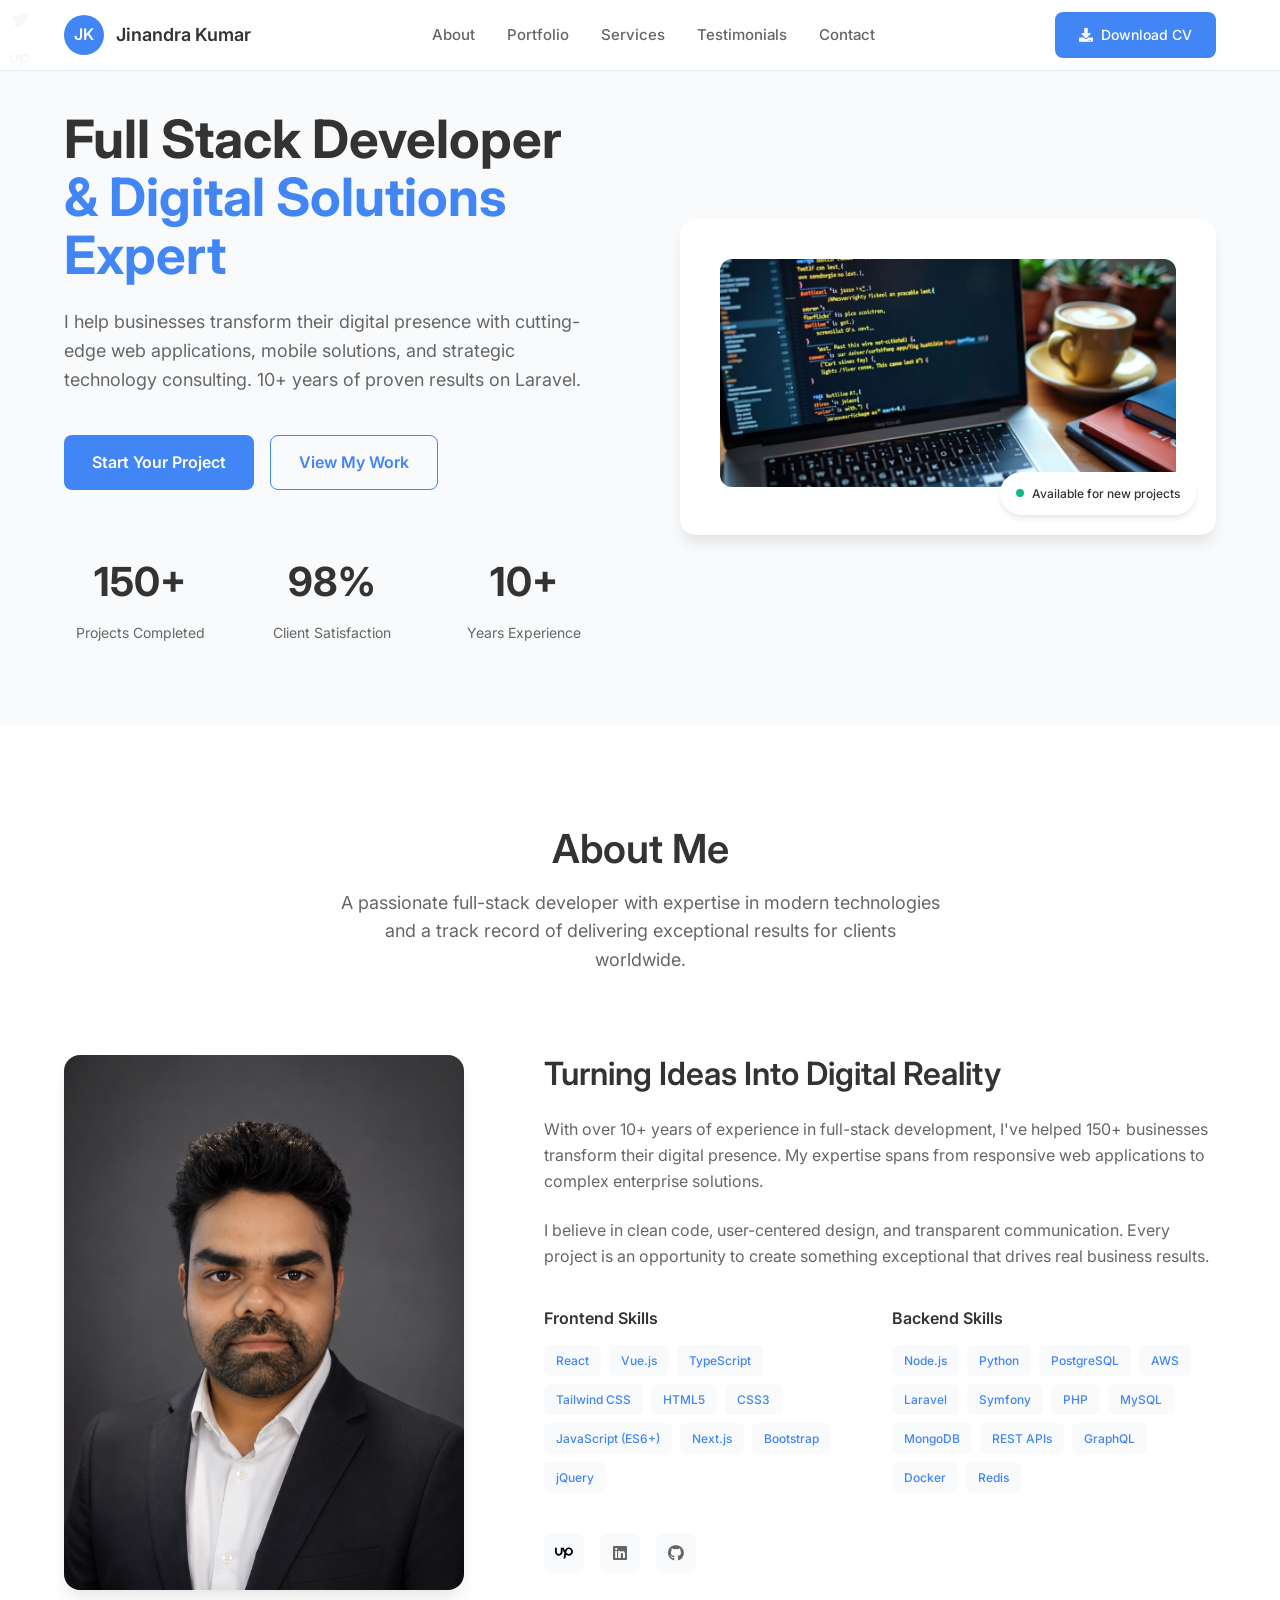
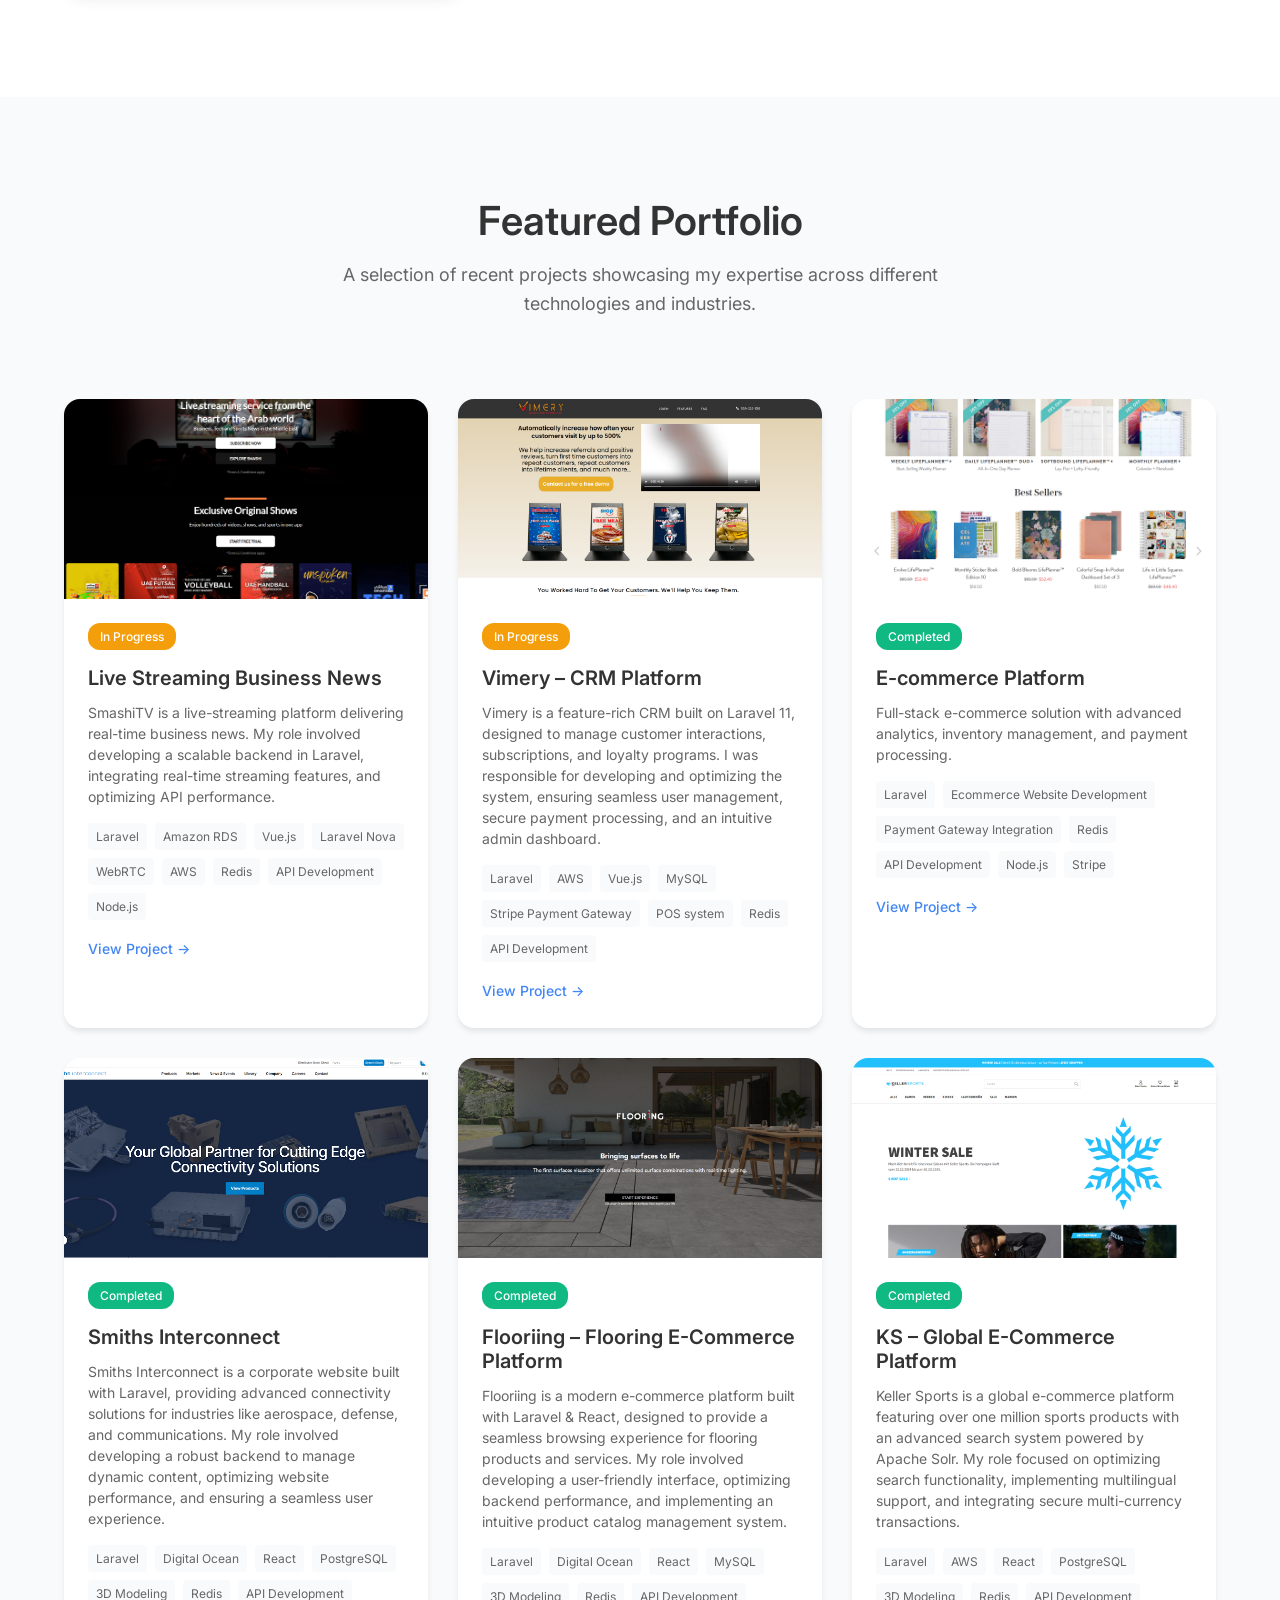
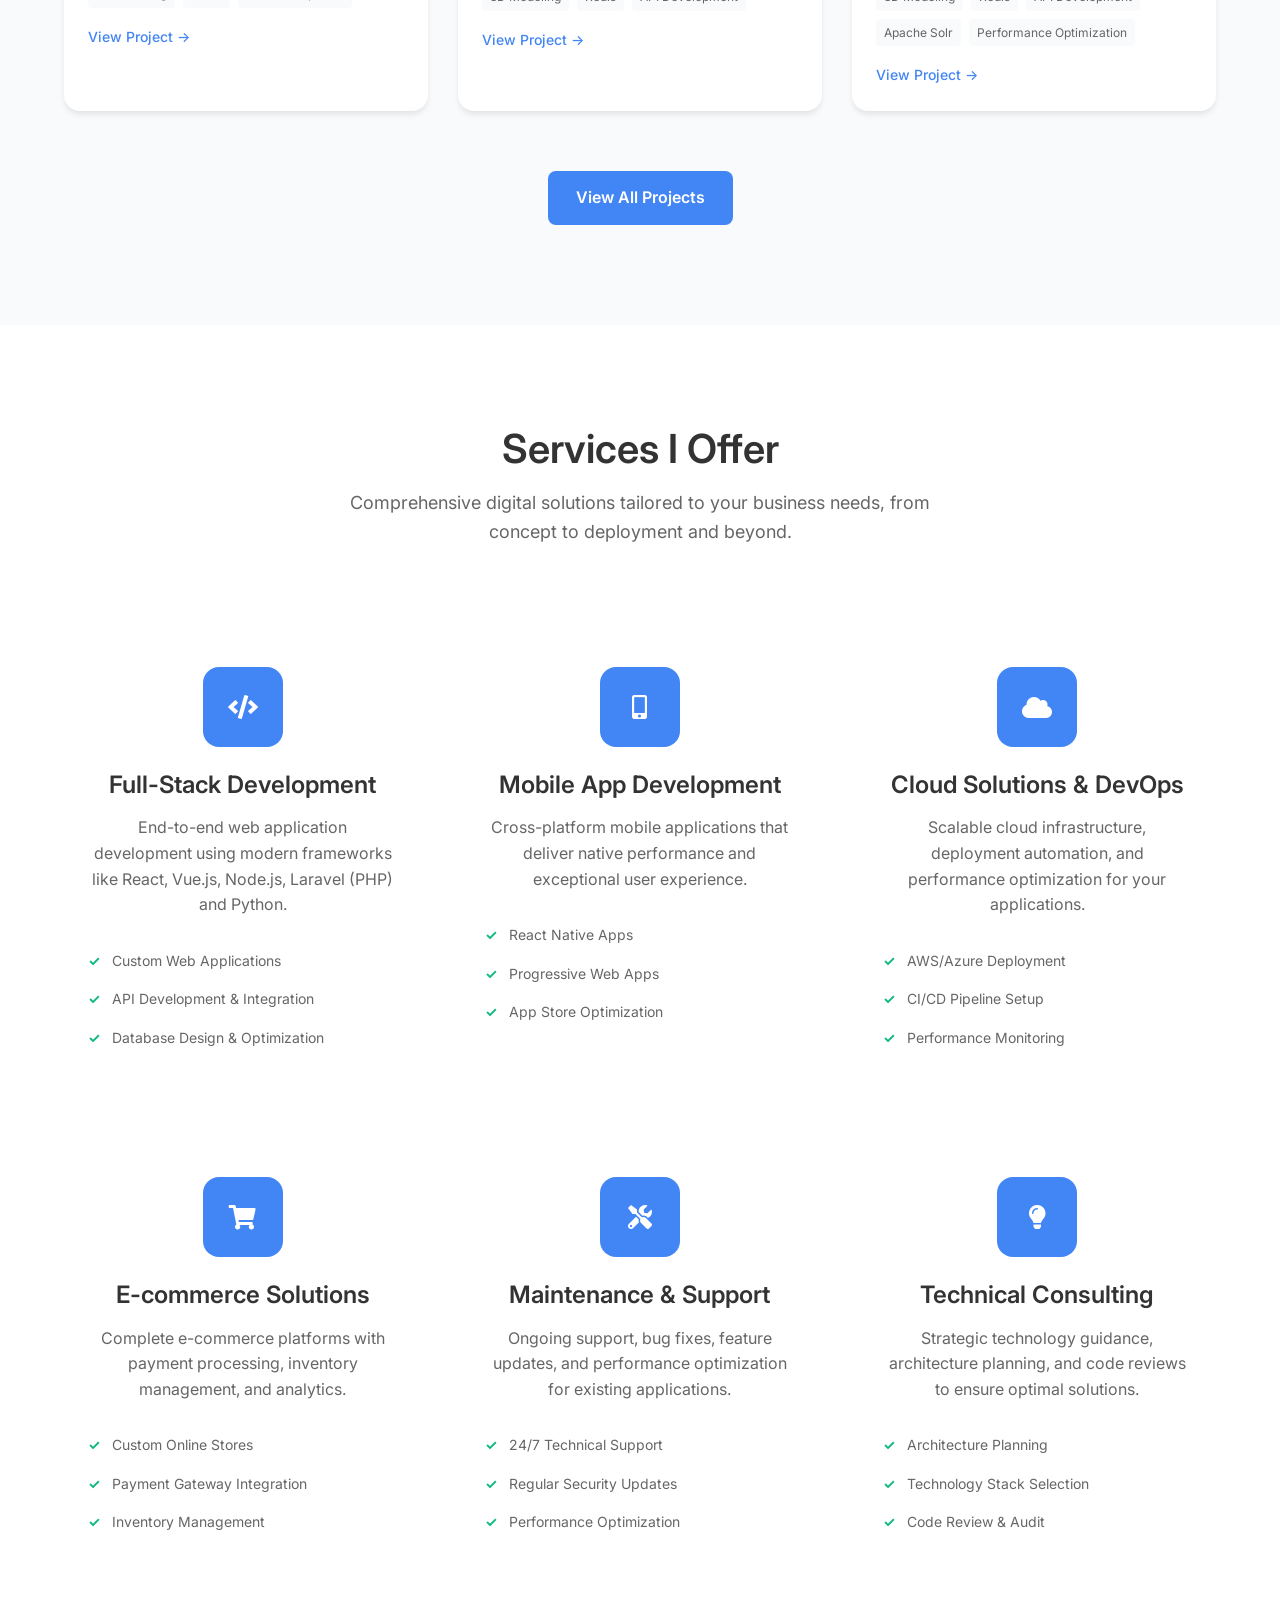
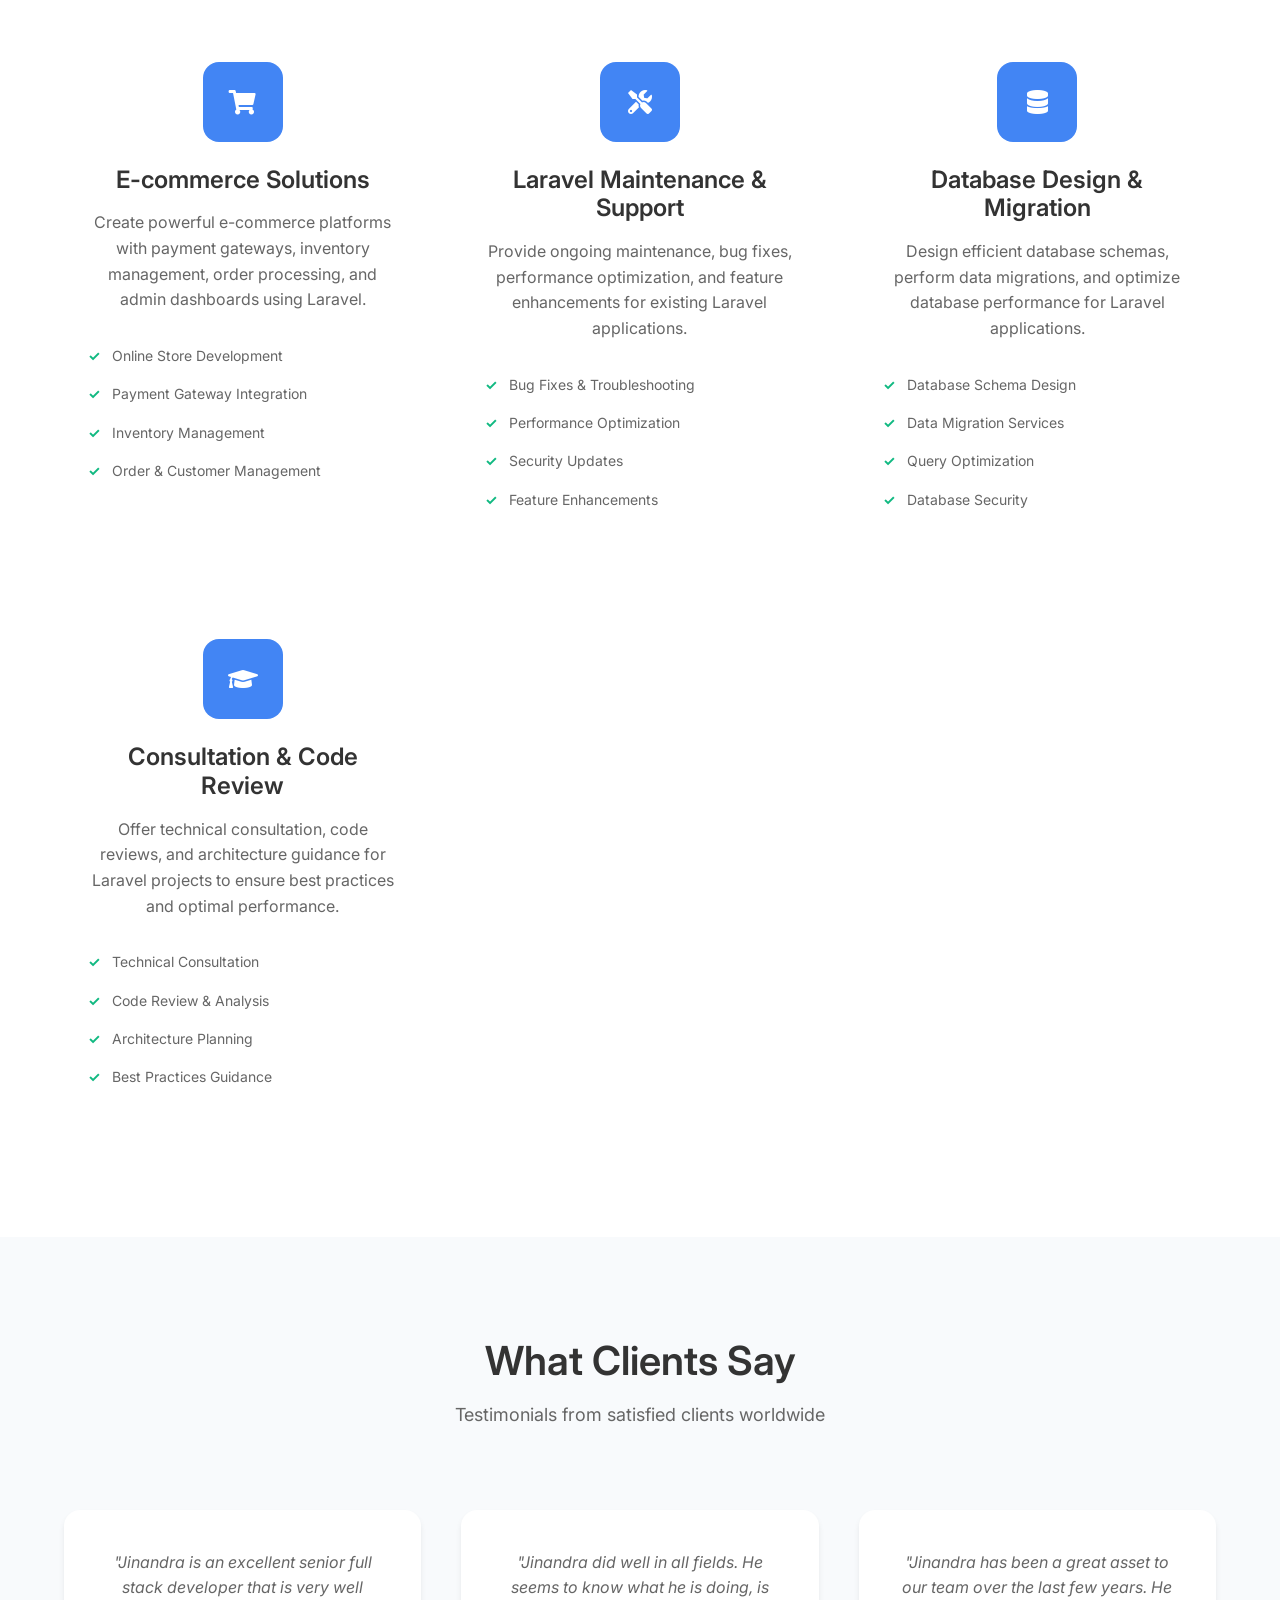
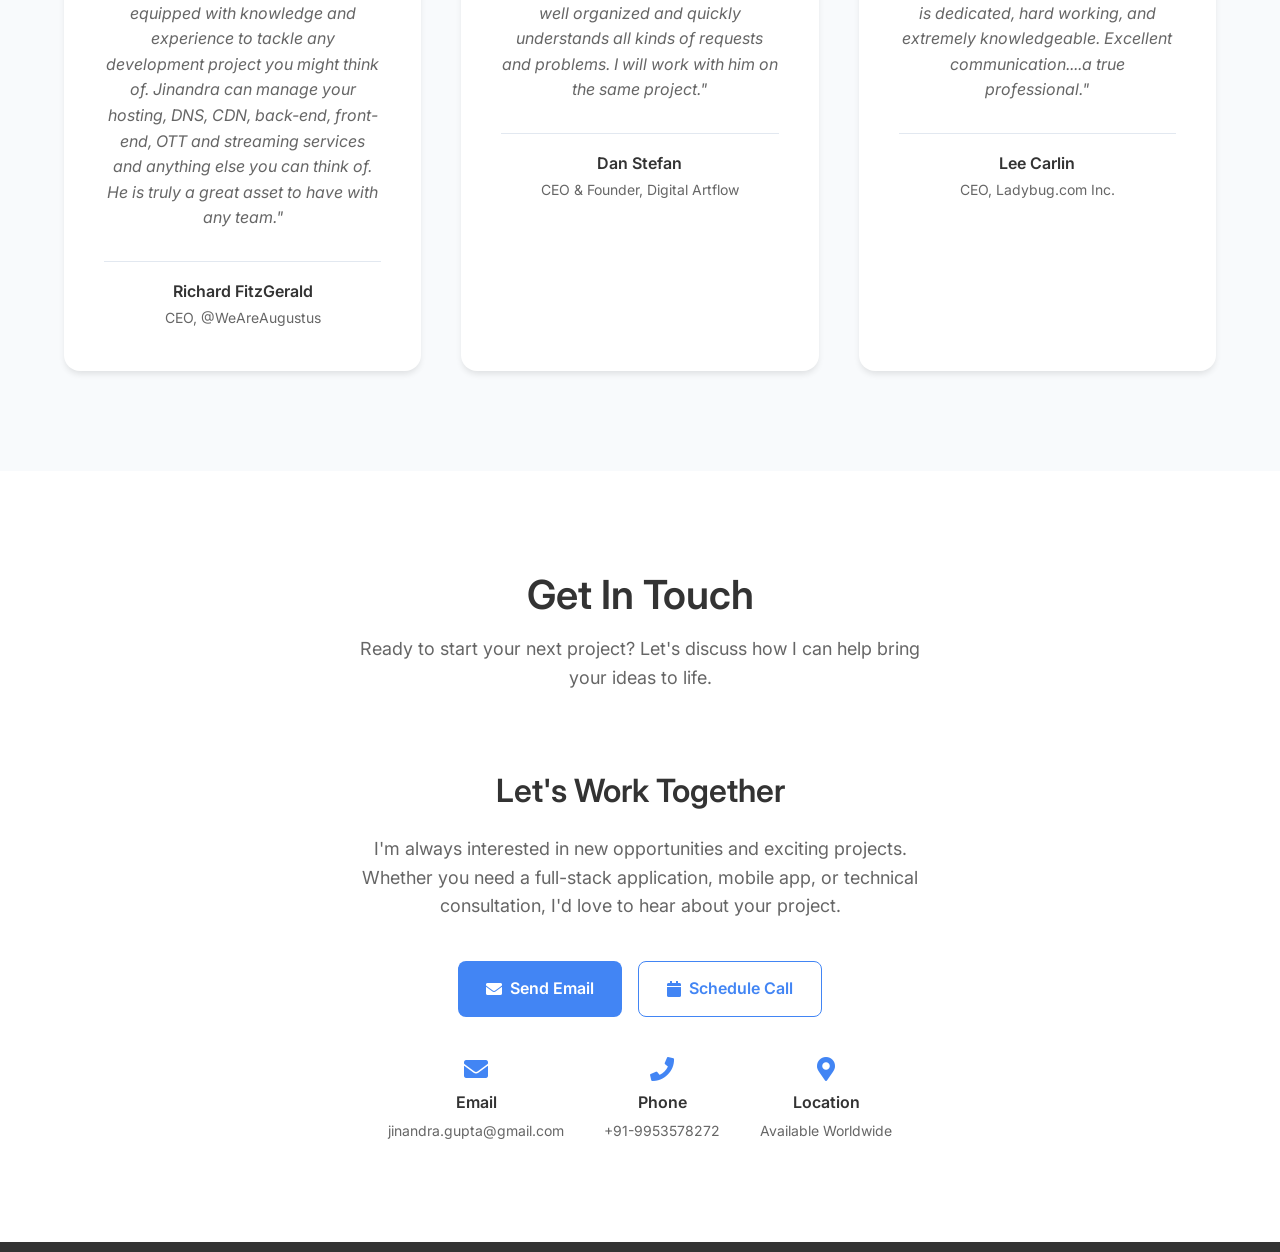
==== commit 002243ff: "changes in portfolio" ====
--- a/index.html
+++ b/index.html
@@ -116,7 +116,7 @@
             
             <div class="about-content">
                 <div class="about-image">
-                    <img src="website_images/profile-1-removebg-preview.jpg" alt="Laravel Developer - Professional Profile" class="about-photo">
+                    <img src="website_images/profilepic.png" alt="Laravel Developer - Professional Profile" class="about-photo">
                 </div>
                 
                 <div class="about-text">
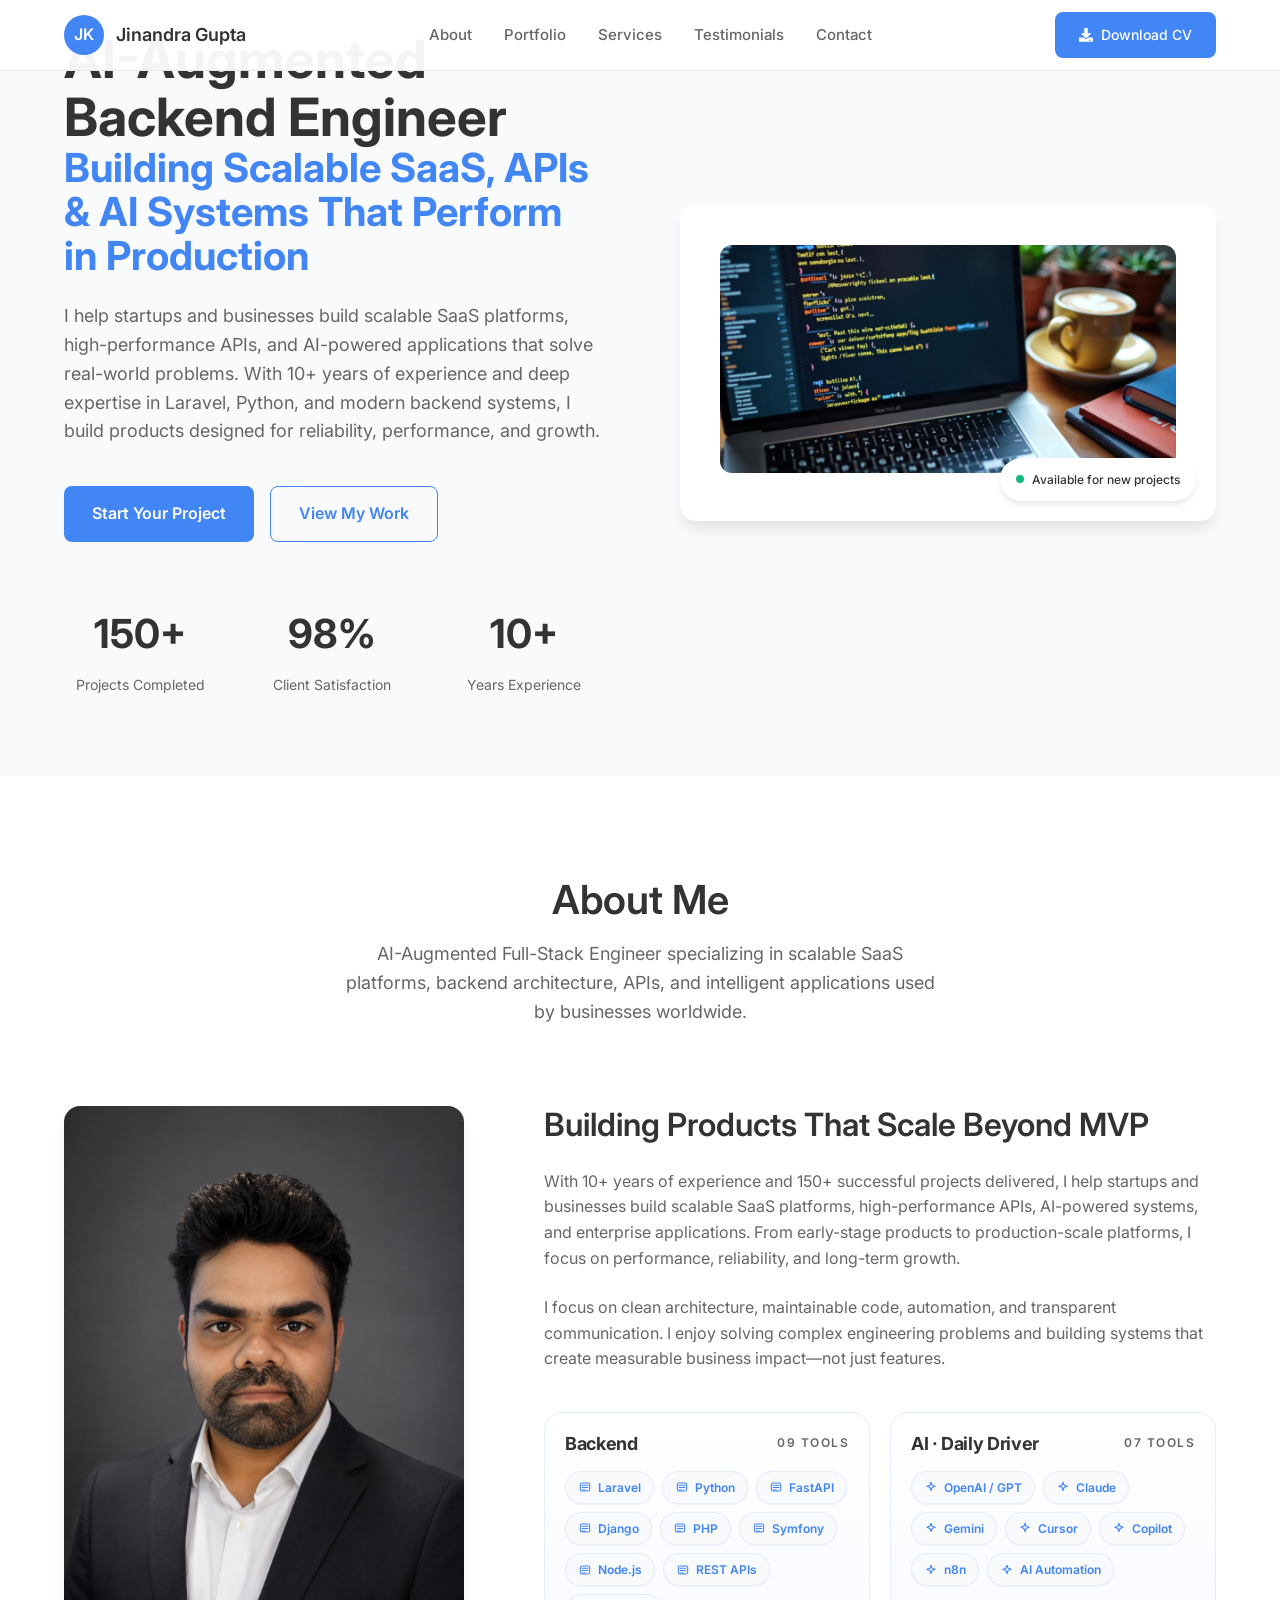
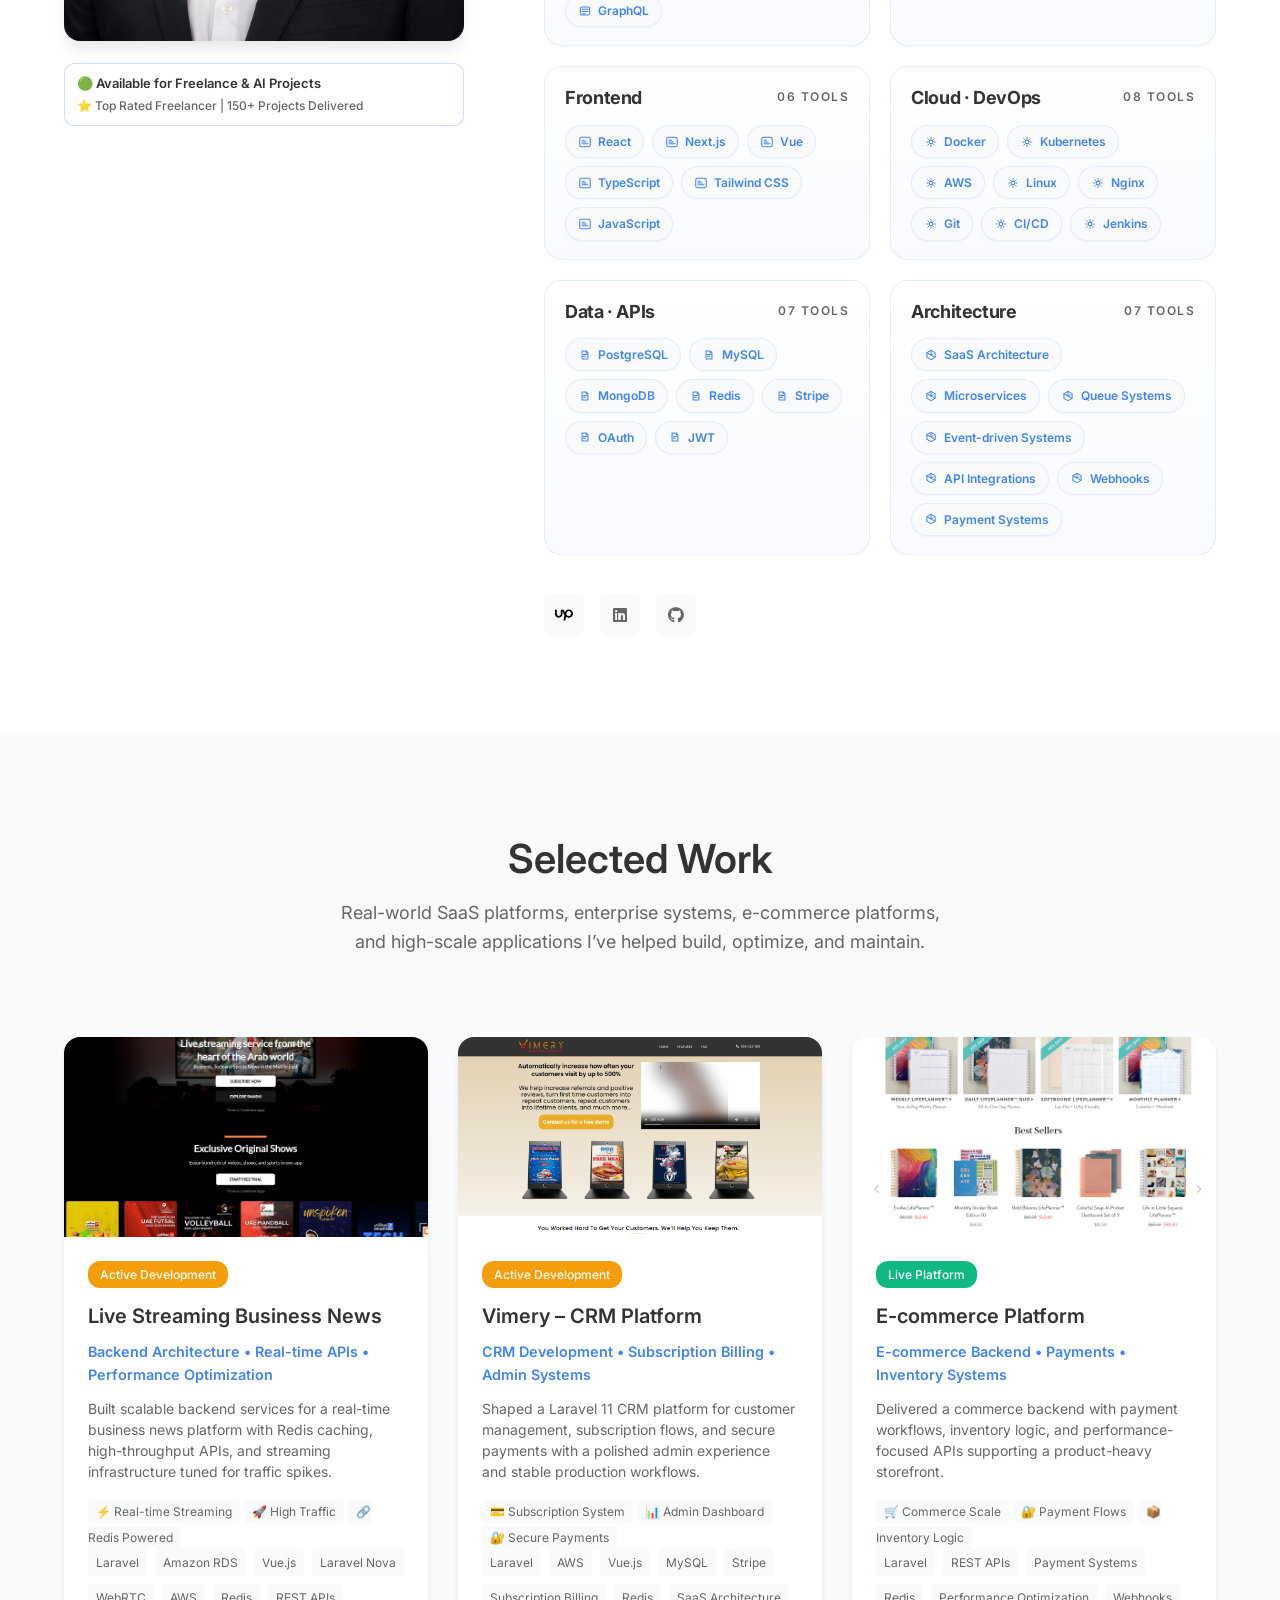
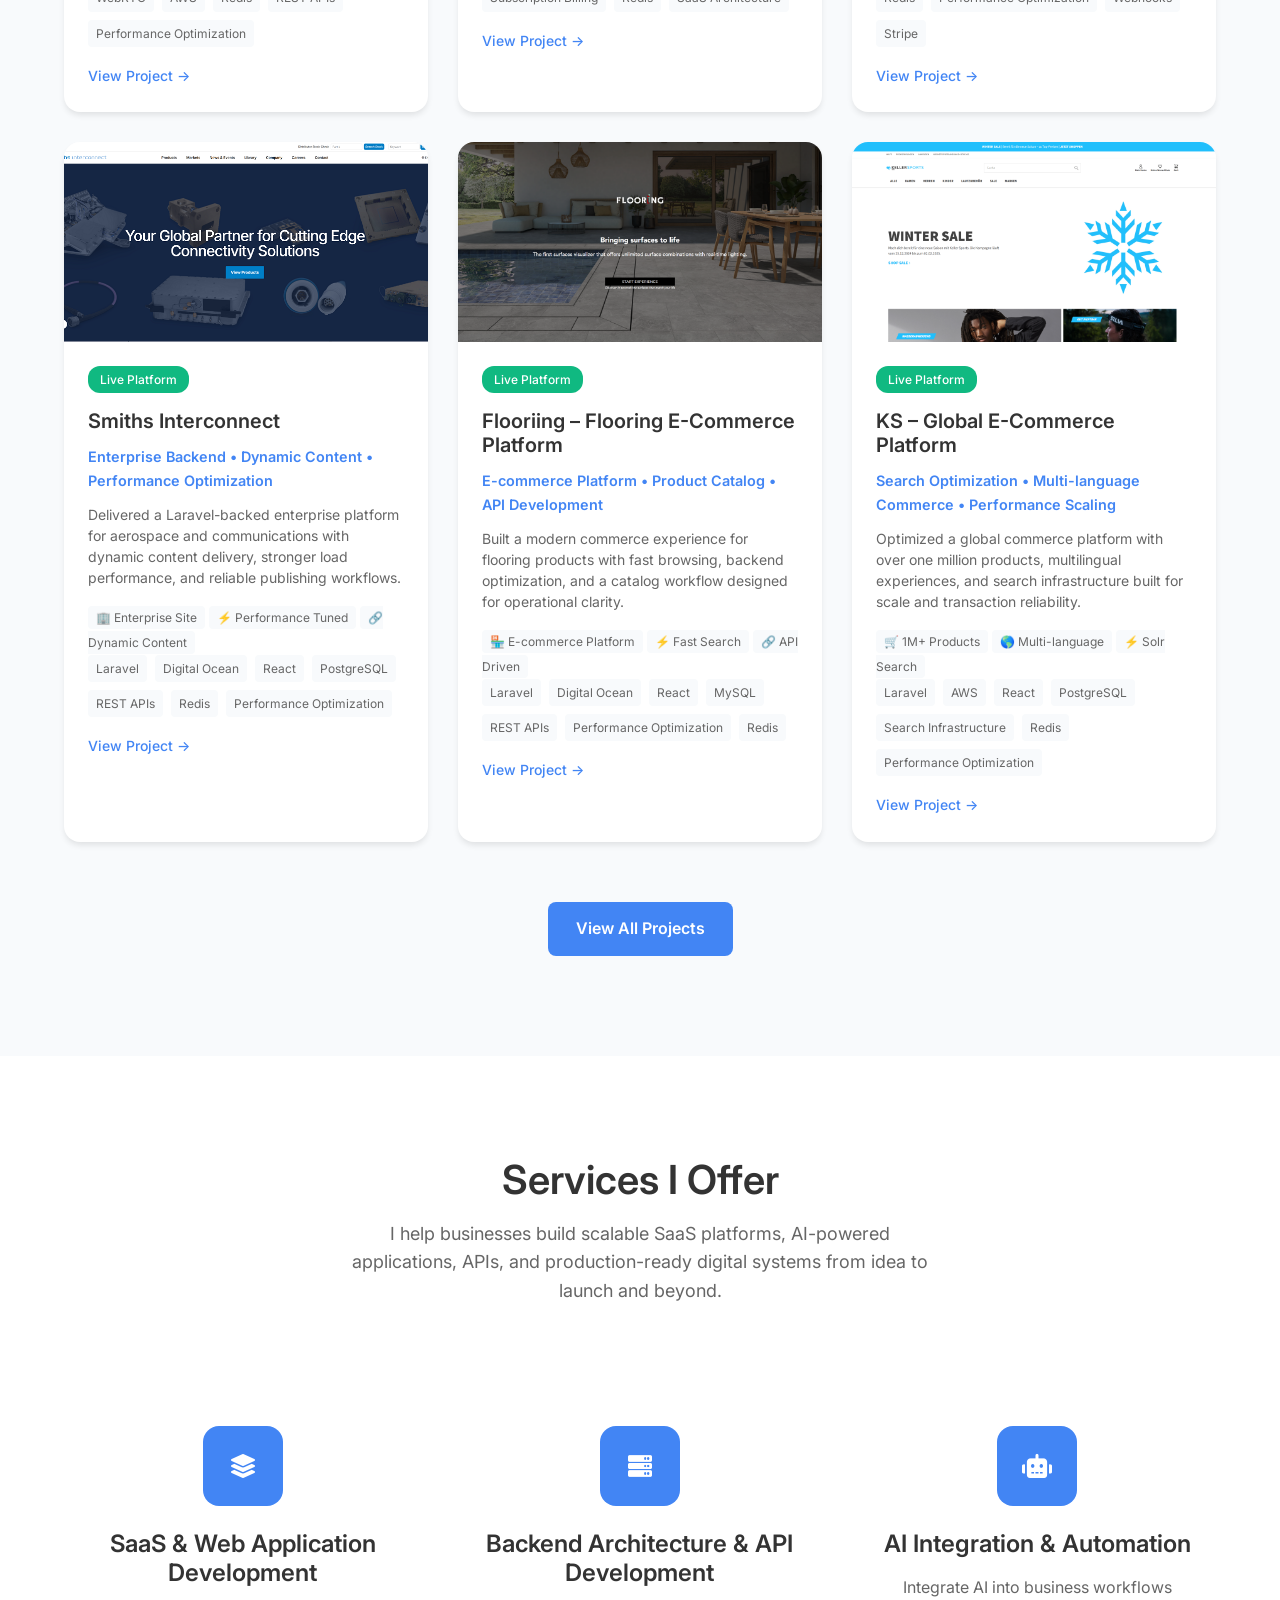
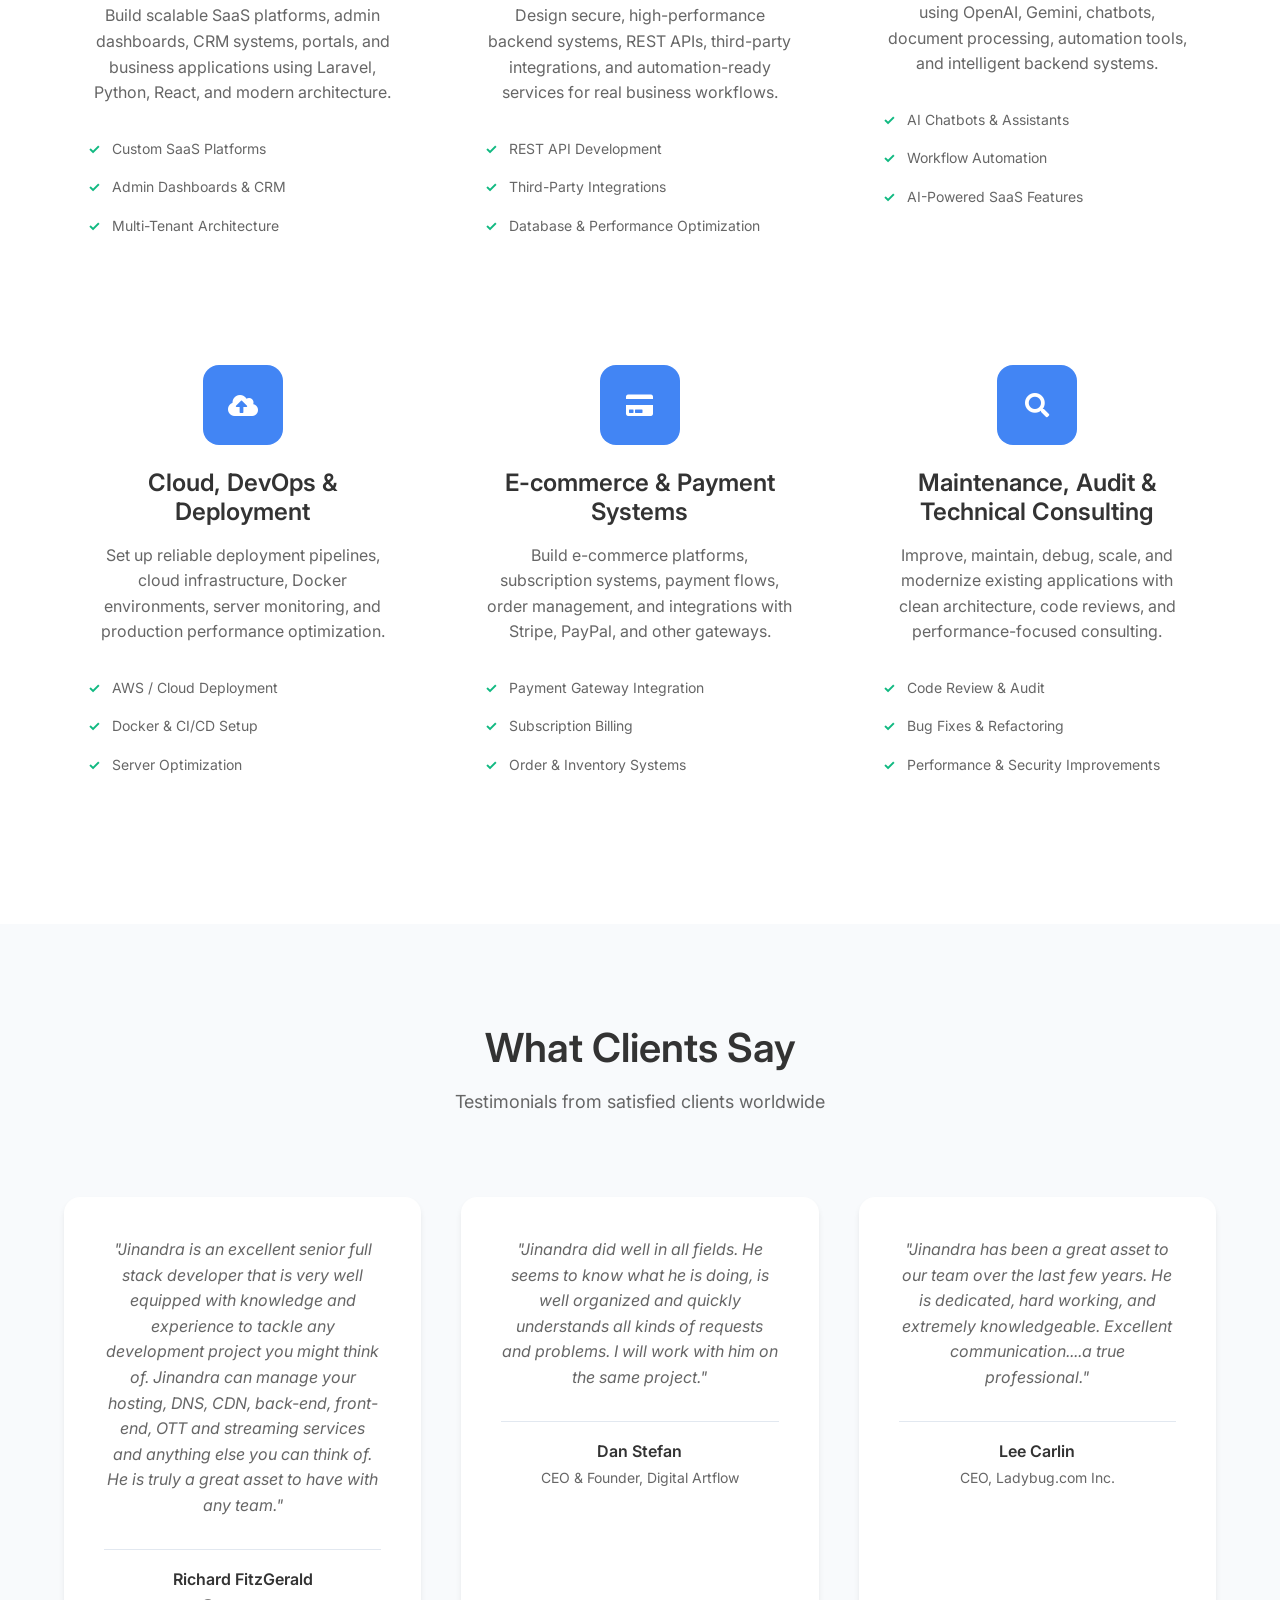
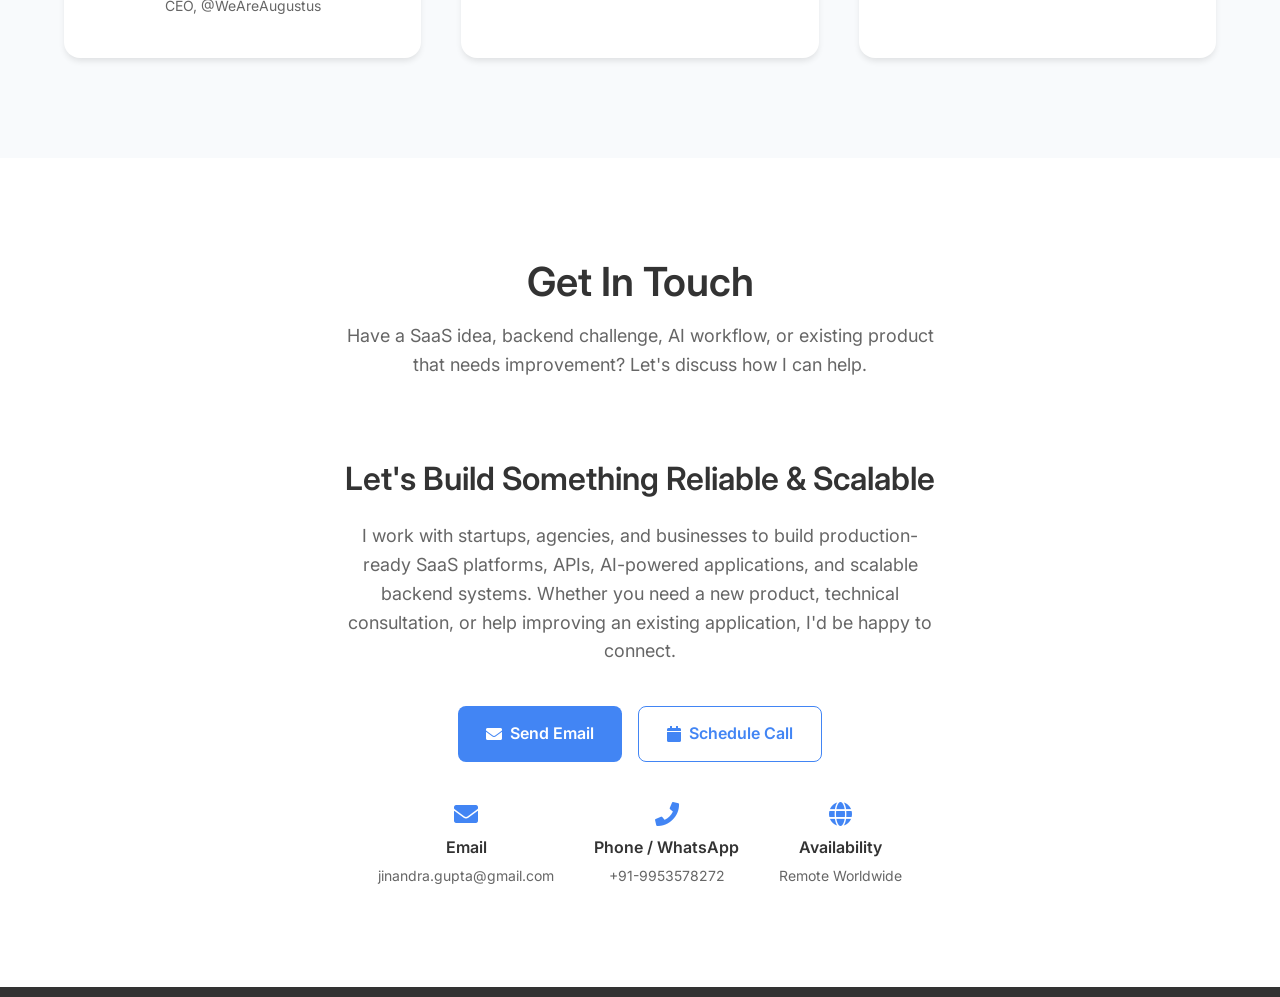
==== commit 7915e1a6: "changes in profile" ====
--- a/index.html
+++ b/index.html
@@ -3,9 +3,41 @@
 <head>
     <meta charset="UTF-8">
     <meta name="viewport" content="width=device-width, initial-scale=1.0">
-    <meta name="description" content="Professional Full Stack Developer with 10+ years experience. Specialized in web application development, API integration, and custom solutions.">
-    <meta name="keywords" content="Full Stack Developer, Laravel Developer, PHP Developer, Web Development, API Development, Freelancer">
-    <title>Full Stack Developer - Professional Portfolio</title>
+    <meta name="description" content="Jinandra Gupta is an AI-Augmented Backend Engineer with 10+ years of experience building SaaS platforms, scalable APIs, Laravel applications, Python systems, and AI-powered products.">
+    <meta name="keywords" content="Laravel Developer, Python Developer, Backend Engineer, AI Engineer, SaaS Developer, API Development, FastAPI, Django, React, OpenAI, Full Stack Developer">
+    <meta name="author" content="Jinandra Gupta">
+    <meta name="robots" content="index, follow">
+    <link rel="canonical" href="https://jinandra.github.io/">
+
+    <meta property="og:title" content="Jinandra Gupta | AI-Augmented Backend Engineer">
+    <meta property="og:description" content="Building scalable SaaS platforms, APIs, and AI-powered applications.">
+    <meta property="og:image" content="https://jinandra.github.io/assets/profile-preview.png">
+    <meta property="og:image:alt" content="Jinandra Gupta portfolio preview">
+    <meta property="og:url" content="https://jinandra.github.io/">
+    <meta property="og:type" content="website">
+    <meta property="og:site_name" content="Jinandra Gupta Portfolio">
+
+    <meta name="twitter:card" content="summary_large_image">
+    <meta name="twitter:title" content="Jinandra Gupta | AI-Augmented Backend Engineer">
+    <meta name="twitter:description" content="Building scalable SaaS platforms, APIs, and AI-powered applications.">
+    <meta name="twitter:image" content="https://jinandra.github.io/assets/profile-preview.png">
+
+    <script type="application/ld+json">
+    {
+    "@context":"https://schema.org",
+    "@type":"Person",
+    "name":"Jinandra Gupta",
+    "url":"https://jinandra.github.io/",
+    "jobTitle":"AI-Augmented Backend Engineer",
+    "sameAs":[
+    "https://github.com/Jinandra",
+    "https://www.linkedin.com/in/jinandra-kumar-49306122/",
+    "https://www.upwork.com/freelancers/~010458698f5bccfee1"
+    ]
+    }
+    </script>
+    
+    <title>Jinandra Gupta | AI-Augmented Backend Engineer | Laravel, Python & SaaS Expert</title>
     
     <!-- Google Fonts -->
     <link href="https://fonts.googleapis.com/css2?family=Inter:wght@300;400;500;600;700;800&display=swap" rel="stylesheet">
@@ -19,10 +51,6 @@
     <!-- Font Awesome CDN (only if not already included) -->
     <link rel="stylesheet" href="https://use.fontawesome.com/releases/v5.15.4/css/all.css">
 
-    <!-- Social Links -->
-    <a href="https://twitter.com/yourhandle" class="social-link" target="_blank"><i class="fab fa-twitter"></i></a>
-    <a href="https://www.upwork.com/freelancers/~yourprofile" class="social-link" target="_blank"><i class="fab fa-upwork"></i></a>
-
 </head>
 <body>
     <!-- Navigation -->
@@ -32,7 +60,7 @@
                 <div class="logo-circle">
                     <span class="logo-initials">JK</span>
                 </div>
-                <span class="logo-text">Jinandra Kumar</span>
+                <span class="logo-text">Jinandra Gupta</span>
             </div>
             
             <ul class="nav-menu" id="nav-menu">
@@ -62,13 +90,11 @@
         <div class="hero-container">
             <div class="hero-content">
                 <h1 class="hero-title">
-                    <span class="title-main">Full Stack Developer</span>
-                    <span class="title-highlight">& Digital Solutions Expert</span>
+                    <span class="title-main">AI-Augmented Backend Engineer</span>
+                    <span class="title-highlight">Building Scalable SaaS, APIs & AI Systems That Perform in Production</span>
                 </h1>
                 <p class="hero-description">
-                    I help businesses transform their digital presence with cutting-edge 
-                    web applications, mobile solutions, and strategic technology consulting. 
-                    10+ years of proven results on Laravel.
+                    I help startups and businesses build scalable SaaS platforms, high-performance APIs, and AI-powered applications that solve real-world problems. With 10+ years of experience and deep expertise in Laravel, Python, and modern backend systems, I build products designed for reliability, performance, and growth.
                 </p>
                 <div class="hero-buttons">
                     <a href="https://www.upwork.com/freelancers/~010458698f5bccfee1" target="_blank" class="btn btn-primary">
@@ -111,62 +137,28 @@
         <div class="container">
             <div class="section-header">
                 <h2 class="section-title">About Me</h2>
-                <p class="section-subtitle">A passionate full-stack developer with expertise in modern technologies and a track record of delivering exceptional results for clients worldwide.</p>
+                <p class="section-subtitle">AI-Augmented Full-Stack Engineer specializing in scalable SaaS platforms, backend architecture, APIs, and intelligent applications used by businesses worldwide.</p>
             </div>
             
             <div class="about-content">
                 <div class="about-image">
-                    <img src="website_images/profilepic.png" alt="Laravel Developer - Professional Profile" class="about-photo">
+                    <img src="website_images/profilepic.png" alt="AI-Augmented Backend Engineer" class="about-photo">
+                    <div class="about-availability-badge" aria-label="Availability and freelancer status">
+                        <p class="about-badge-line">🟢 Available for Freelance & AI Projects</p>
+                        <p class="about-badge-line">⭐ Top Rated Freelancer | 150+ Projects Delivered</p>
+                    </div>
                 </div>
                 
                 <div class="about-text">
-                    <h3>Turning Ideas Into Digital Reality</h3>
+                    <h3>Building Products That Scale Beyond MVP</h3>
                     <p>
-                        With over 10+ years of experience in full-stack development, I've helped 150+ 
-                        businesses transform their digital presence. My expertise spans from responsive 
-                        web applications to complex enterprise solutions.
+                        With 10+ years of experience and 150+ successful projects delivered, I help startups and businesses build scalable SaaS platforms, high-performance APIs, AI-powered systems, and enterprise applications. From early-stage products to production-scale platforms, I focus on performance, reliability, and long-term growth.
                     </p>
                     <p>
-                        I believe in clean code, user-centered design, and transparent communication. 
-                        Every project is an opportunity to create something exceptional that drives real 
-                        business results.
+                        I focus on clean architecture, maintainable code, automation, and transparent communication. I enjoy solving complex engineering problems and building systems that create measurable business impact—not just features.
                     </p>
                     
-                    <div class="skills-grid">
-                        <div class="skill-group">
-                            <h4>Frontend Skills</h4>
-                            <div class="skill-tags">
-                                <span class="skill-tag">React</span>
-                                <span class="skill-tag">Vue.js</span>
-                                <span class="skill-tag">TypeScript</span>
-                                <span class="skill-tag">Tailwind CSS</span>
-                                <span class="skill-tag">HTML5</span>
-                                <span class="skill-tag">CSS3</span>
-                                <span class="skill-tag">JavaScript (ES6+)</span>
-                                <span class="skill-tag">Next.js</span>
-                                <span class="skill-tag">Bootstrap</span>
-                                <span class="skill-tag">jQuery</span>
-                            </div>
-                        </div>
-                        <div class="skill-group">
-                            <h4>Backend Skills</h4>
-                            <div class="skill-tags">
-                                <span class="skill-tag">Node.js</span>
-                                <span class="skill-tag">Python</span>
-                                <span class="skill-tag">PostgreSQL</span>
-                                <span class="skill-tag">AWS</span>
-                                <span class="skill-tag">Laravel</span>
-                                <span class="skill-tag">Symfony</span>
-                                <span class="skill-tag">PHP</span>
-                                <span class="skill-tag">MySQL</span>
-                                <span class="skill-tag">MongoDB</span>
-                                <span class="skill-tag">REST APIs</span>
-                                <span class="skill-tag">GraphQL</span>
-                                <span class="skill-tag">Docker</span>
-                                <span class="skill-tag">Redis</span>
-                            </div>
-                        </div>
-                    </div>
+                    <div class="skills-grid" id="skills-grid" aria-label="Technology skills dashboard"></div>
                     
                     <div class="social-links">
                         <a href="https://www.upwork.com/freelancers/~010458698f5bccfee1" class="social-link" target="_blank" rel="noopener">
@@ -186,8 +178,8 @@
     <section id="portfolio" class="portfolio">
         <div class="container">
             <div class="section-header">
-                <h2 class="section-title">Featured Portfolio</h2>
-                <p class="section-subtitle">A selection of recent projects showcasing my expertise across different technologies and industries.</p>
+                <h2 class="section-title">Selected Work</h2>
+                <p class="section-subtitle">Real-world SaaS platforms, enterprise systems, e-commerce platforms, and high-scale applications I’ve helped build, optimize, and maintain.</p>
             </div>
             
             <div class="portfolio-grid">
@@ -197,9 +189,15 @@
                         <img src="/assets/project/smashitv1.png" alt="Live Streaming Platform for Business News Screenshot">
                     </div>
                     <div class="portfolio-content">
-                        <span class="portfolio-status in-progress">In Progress</span>
+                        <span class="portfolio-status in-progress">Active Development</span>
                         <h3>Live Streaming Business News</h3>
-                        <p>SmashiTV is a live-streaming platform delivering real-time business news. My role involved developing a scalable backend in Laravel, integrating real-time streaming features, and optimizing API performance.</p>
+                        <div class="project-role">Backend Architecture • Real-time APIs • Performance Optimization</div>
+                        <p>Built scalable backend services for a real-time business news platform with Redis caching, high-throughput APIs, and streaming infrastructure tuned for traffic spikes.</p>
+                        <div class="project-stats">
+                            <span class="tech-tag">⚡ Real-time Streaming</span>
+                            <span class="tech-tag">🚀 High Traffic</span>
+                            <span class="tech-tag">🔗 Redis Powered</span>
+                        </div>
                         <div class="tech-stack">
                             <span class="tech-tag">Laravel</span>
                             <span class="tech-tag">Amazon RDS</span>
@@ -208,8 +206,8 @@
                             <span class="tech-tag">WebRTC</span>
                             <span class="tech-tag">AWS</span>
                             <span class="tech-tag">Redis</span>
-                            <span class="tech-tag">API Development</span>
-                            <span class="tech-tag">Node.js</span>
+                            <span class="tech-tag">REST APIs</span>
+                            <span class="tech-tag">Performance Optimization</span>
                         </div>
                         <a href="https://smashi.tv/en" target="_blank" class="view-project">View Project →</a>
                     </div>
@@ -220,18 +218,24 @@
                         <img src="/assets/project/vimery.png" alt="SaaS Analytics Platform Screenshot">
                     </div>
                     <div class="portfolio-content">
-                        <span class="portfolio-status in-progress">In Progress</span>
+                        <span class="portfolio-status in-progress">Active Development</span>
                         <h3>Vimery – CRM Platform</h3>
-                        <p>Vimery is a feature-rich CRM built on Laravel 11, designed to manage customer interactions, subscriptions, and loyalty programs. I was responsible for developing and optimizing the system, ensuring seamless user management, secure payment processing, and an intuitive admin dashboard. </p>
+                        <div class="project-role">CRM Development • Subscription Billing • Admin Systems</div>
+                        <p>Shaped a Laravel 11 CRM platform for customer management, subscription flows, and secure payments with a polished admin experience and stable production workflows.</p>
+                        <div class="project-stats">
+                            <span class="tech-tag">💳 Subscription System</span>
+                            <span class="tech-tag">📊 Admin Dashboard</span>
+                            <span class="tech-tag">🔐 Secure Payments</span>
+                        </div>
                         <div class="tech-stack">
                             <span class="tech-tag">Laravel</span>
                             <span class="tech-tag">AWS</span>
                             <span class="tech-tag">Vue.js</span>
                             <span class="tech-tag">MySQL</span>
-                            <span class="tech-tag">Stripe Payment Gateway</span>
-                            <span class="tech-tag">POS system</span>
+                            <span class="tech-tag">Stripe</span>
+                            <span class="tech-tag">Subscription Billing</span>
                             <span class="tech-tag">Redis</span>
-                            <span class="tech-tag">API Development</span>
+                            <span class="tech-tag">SaaS Architecture</span>
                         </div>
                         <a href="https://vimery.com/" target="_blank" class="view-project">View Project →</a>
                     </div>
@@ -242,16 +246,22 @@
                         <img src="/assets/project/erincondre1.png" alt="E-commerce Platform Screenshot">
                     </div>
                     <div class="portfolio-content">
-                        <span class="portfolio-status">Completed</span>
+                        <span class="portfolio-status">Live Platform</span>
                         <h3>E-commerce Platform</h3>
-                        <p>Full-stack e-commerce solution with advanced analytics, inventory management, and payment processing.</p>
+                        <div class="project-role">E-commerce Backend • Payments • Inventory Systems</div>
+                        <p>Delivered a commerce backend with payment workflows, inventory logic, and performance-focused APIs supporting a product-heavy storefront.</p>
+                        <div class="project-stats">
+                            <span class="tech-tag">🛒 Commerce Scale</span>
+                            <span class="tech-tag">🔐 Payment Flows</span>
+                            <span class="tech-tag">📦 Inventory Logic</span>
+                        </div>
                         <div class="tech-stack">
                             <span class="tech-tag">Laravel</span>
-                            <span class="tech-tag">Ecommerce Website Development</span>
-                            <span class="tech-tag">Payment Gateway Integration</span>
+                            <span class="tech-tag">REST APIs</span>
+                            <span class="tech-tag">Payment Systems</span>
                             <span class="tech-tag">Redis</span>
-                            <span class="tech-tag">API Development</span>
-                            <span class="tech-tag">Node.js</span>
+                            <span class="tech-tag">Performance Optimization</span>
+                            <span class="tech-tag">Webhooks</span>
                             <span class="tech-tag">Stripe</span>
                         </div>
                         <a href="https://www.erincondren.com/" target="_blank" class="view-project">View Project →</a>
@@ -265,17 +275,23 @@
                         <img src="/assets/project/smithsinterconnect1.png" alt="SaaS Analytics Platform Screenshot">
                     </div>
                     <div class="portfolio-content">
-                        <span class="portfolio-status">Completed</span>
+                        <span class="portfolio-status">Live Platform</span>
                         <h3>Smiths Interconnect</h3>
-                        <p>Smiths Interconnect is a corporate website built with Laravel, providing advanced connectivity solutions for industries like aerospace, defense, and communications. My role involved developing a robust backend to manage dynamic content, optimizing website performance, and ensuring a seamless user experience.</p>
+                        <div class="project-role">Enterprise Backend • Dynamic Content • Performance Optimization</div>
+                        <p>Delivered a Laravel-backed enterprise platform for aerospace and communications with dynamic content delivery, stronger load performance, and reliable publishing workflows.</p>
+                        <div class="project-stats">
+                            <span class="tech-tag">🏢 Enterprise Site</span>
+                            <span class="tech-tag">⚡ Performance Tuned</span>
+                            <span class="tech-tag">🔗 Dynamic Content</span>
+                        </div>
                         <div class="tech-stack">
                             <span class="tech-tag">Laravel</span>
                             <span class="tech-tag">Digital Ocean</span>
                             <span class="tech-tag">React</span>
                             <span class="tech-tag">PostgreSQL</span>
-                            <span class="tech-tag">3D Modeling</span>
+                            <span class="tech-tag">REST APIs</span>
                             <span class="tech-tag">Redis</span>
-                            <span class="tech-tag">API Development</span>
+                            <span class="tech-tag">Performance Optimization</span>
                         </div>
                         <a href="https://www.smithsinterconnect.com/" target="_blank" class="view-project">View Project →</a>
                     </div>
@@ -286,17 +302,23 @@
                         <img src="/assets/project/Demo-Flooriing-01-30-2025_07_16_PM.png" alt="SaaS Analytics Platform Screenshot">
                     </div>
                     <div class="portfolio-content">
-                        <span class="portfolio-status">Completed</span>
-                        <h3>Flooriing – Flooring E-Commerce Platform </h3>
-                        <p>Flooriing is a modern e-commerce platform built with Laravel & React, designed to provide a seamless browsing experience for flooring products and services. My role involved developing a user-friendly interface, optimizing backend performance, and implementing an intuitive product catalog management system.</p>
+                        <span class="portfolio-status">Live Platform</span>
+                        <h3>Flooriing – Flooring E-Commerce Platform</h3>
+                        <div class="project-role">E-commerce Platform • Product Catalog • API Development</div>
+                        <p>Built a modern commerce experience for flooring products with fast browsing, backend optimization, and a catalog workflow designed for operational clarity.</p>
+                        <div class="project-stats">
+                            <span class="tech-tag">🏪 E-commerce Platform</span>
+                            <span class="tech-tag">⚡ Fast Search</span>
+                            <span class="tech-tag">🔗 API Driven</span>
+                        </div>
                         <div class="tech-stack">
                             <span class="tech-tag">Laravel</span>
                             <span class="tech-tag">Digital Ocean</span>
                             <span class="tech-tag">React</span>
                             <span class="tech-tag">MySQL</span>
-                            <span class="tech-tag">3D Modeling</span>
+                            <span class="tech-tag">REST APIs</span>
+                            <span class="tech-tag">Performance Optimization</span>
                             <span class="tech-tag">Redis</span>
-                            <span class="tech-tag">API Development</span>
                         </div>
                         <a href="https://flooriing.com/" target="_blank" class="view-project">View Project →</a>
                     </div>
@@ -307,18 +329,22 @@
                         <img src="/assets/project/Keller-Sports-Dein-Experte-für-Laufbekleidung-Schuhe-und-Ausrüstung-01-30-2025_07_12_PM.png" alt="SaaS Analytics Platform Screenshot">
                     </div>
                     <div class="portfolio-content">
-                        <span class="portfolio-status">Completed</span>
+                        <span class="portfolio-status">Live Platform</span>
                         <h3>KS – Global E-Commerce Platform</h3>
-                        <p>Keller Sports is a global e-commerce platform featuring over one million sports products with an advanced search system powered by Apache Solr. My role focused on optimizing search functionality, implementing multilingual support, and integrating secure multi-currency transactions.</p>
+                        <div class="project-role">Search Optimization • Multi-language Commerce • Performance Scaling</div>
+                        <p>Optimized a global commerce platform with over one million products, multilingual experiences, and search infrastructure built for scale and transaction reliability.</p>
+                        <div class="project-stats">
+                            <span class="tech-tag">🛒 1M+ Products</span>
+                            <span class="tech-tag">🌎 Multi-language</span>
+                            <span class="tech-tag">⚡ Solr Search</span>
+                        </div>
                         <div class="tech-stack">
                             <span class="tech-tag">Laravel</span>
                             <span class="tech-tag">AWS</span>
                             <span class="tech-tag">React</span>
                             <span class="tech-tag">PostgreSQL</span>
-                            <span class="tech-tag">3D Modeling</span>
+                            <span class="tech-tag">Search Infrastructure</span>
                             <span class="tech-tag">Redis</span>
-                            <span class="tech-tag">API Development</span>
-                            <span class="tech-tag">Apache Solr</span>
                             <span class="tech-tag">Performance Optimization</span>
                         </div>
                         <a href="https://keller-sports.de/" target="_blank" class="view-project">View Project →</a>
@@ -337,161 +363,107 @@
 
     <!-- Services Section -->
     <section id="services" class="services">
-        <div class="container">
-            <div class="section-header">
-                <h2 class="section-title">Services I Offer</h2>
-                <p class="section-subtitle">Comprehensive digital solutions tailored to your business needs, from concept to deployment and beyond.</p>
-            </div>
-            
-            <div class="services-grid">
-                <div class="service-item">
-                    <div class="service-icon">
-                        <i class="fas fa-code"></i>
-                    </div>
-                    <h3>Full-Stack Development</h3>
-                    <p>End-to-end web application development using modern frameworks like React, Vue.js, Node.js, Laravel (PHP) and Python.</p>
-                    <ul class="service-features">
-                        <li>Custom Web Applications</li>
-                        <li>API Development & Integration</li>
-                        <li>Database Design & Optimization</li>
-                    </ul>
-                </div>
-                
-                <div class="service-item">
-                    <div class="service-icon">
-                        <i class="fas fa-mobile-alt"></i>
-                    </div>
-                    <h3>Mobile App Development</h3>
-                    <p>Cross-platform mobile applications that deliver native performance and exceptional user experience.</p>
-                    <ul class="service-features">
-                        <li>React Native Apps</li>
-                        <li>Progressive Web Apps</li>
-                        <li>App Store Optimization</li>
-                    </ul>
-                </div>
-                
-                <div class="service-item">
-                    <div class="service-icon">
-                        <i class="fas fa-cloud"></i>
-                    </div>
-                    <h3>Cloud Solutions & DevOps</h3>
-                    <p>Scalable cloud infrastructure, deployment automation, and performance optimization for your applications.</p>
-                    <ul class="service-features">
-                        <li>AWS/Azure Deployment</li>
-                        <li>CI/CD Pipeline Setup</li>
-                        <li>Performance Monitoring</li>
-                    </ul>
-                </div>
-                
-                <div class="service-item">
-                    <div class="service-icon">
-                        <i class="fas fa-shopping-cart"></i>
-                    </div>
-                    <h3>E-commerce Solutions</h3>
-                    <p>Complete e-commerce platforms with payment processing, inventory management, and analytics.</p>
-                    <ul class="service-features">
-                        <li>Custom Online Stores</li>
-                        <li>Payment Gateway Integration</li>
-                        <li>Inventory Management</li>
-                    </ul>
-                </div>
-                
-                <div class="service-item">
-                    <div class="service-icon">
-                        <i class="fas fa-tools"></i>
-                    </div>
-                    <h3>Maintenance & Support</h3>
-                    <p>Ongoing support, bug fixes, feature updates, and performance optimization for existing applications.</p>
-                    <ul class="service-features">
-                        <li>24/7 Technical Support</li>
-                        <li>Regular Security Updates</li>
-                        <li>Performance Optimization</li>
-                    </ul>
-                </div>
-                
-                <div class="service-item">
-                    <div class="service-icon">
-                        <i class="fas fa-lightbulb"></i>
-                    </div>
-                    <h3>Technical Consulting</h3>
-                    <p>Strategic technology guidance, architecture planning, and code reviews to ensure optimal solutions.</p>
-                    <ul class="service-features">
-                        <li>Architecture Planning</li>
-                        <li>Technology Stack Selection</li>
-                        <li>Code Review & Audit</li>
-                    </ul>
-                </div>
-                
-                <div class="service-item">
-                    <div class="service-icon">
-                        <i class="fas fa-shopping-cart"></i>
-                    </div>
-                    <h3>E-commerce Solutions</h3>
-                    <p>
-                        Create powerful e-commerce platforms with payment gateways, inventory management, 
-                        order processing, and admin dashboards using Laravel.
-                    </p>
-                    <ul class="service-features">
-                        <li>Online Store Development</li>
-                        <li>Payment Gateway Integration</li>
-                        <li>Inventory Management</li>
-                        <li>Order & Customer Management</li>
-                    </ul>
-                </div>
-                
-                <div class="service-item">
-                    <div class="service-icon">
-                        <i class="fas fa-tools"></i>
-                    </div>
-                    <h3>Laravel Maintenance & Support</h3>
-                    <p>
-                        Provide ongoing maintenance, bug fixes, performance optimization, and feature 
-                        enhancements for existing Laravel applications.
-                    </p>
-                    <ul class="service-features">
-                        <li>Bug Fixes & Troubleshooting</li>
-                        <li>Performance Optimization</li>
-                        <li>Security Updates</li>
-                        <li>Feature Enhancements</li>
-                    </ul>
-                </div>
-                
-                <div class="service-item">
-                    <div class="service-icon">
-                        <i class="fas fa-database"></i>
-                    </div>
-                    <h3>Database Design & Migration</h3>
-                    <p>
-                        Design efficient database schemas, perform data migrations, and optimize database 
-                        performance for Laravel applications.
-                    </p>
-                    <ul class="service-features">
-                        <li>Database Schema Design</li>
-                        <li>Data Migration Services</li>
-                        <li>Query Optimization</li>
-                        <li>Database Security</li>
-                    </ul>
-                </div>
-                
-                <div class="service-item">
-                    <div class="service-icon">
-                        <i class="fas fa-graduation-cap"></i>
-                    </div>
-                    <h3>Consultation & Code Review</h3>
-                    <p>
-                        Offer technical consultation, code reviews, and architecture guidance for Laravel 
-                        projects to ensure best practices and optimal performance.
-                    </p>
-                    <ul class="service-features">
-                        <li>Technical Consultation</li>
-                        <li>Code Review & Analysis</li>
-                        <li>Architecture Planning</li>
-                        <li>Best Practices Guidance</li>
-                    </ul>
-                </div>
-            </div>
-        </div>
-    </section>
+    <div class="container">
+        <div class="section-header">
+            <h2 class="section-title">Services I Offer</h2>
+            <p class="section-subtitle">
+                I help businesses build scalable SaaS platforms, AI-powered applications, APIs, and production-ready digital systems from idea to launch and beyond.
+            </p>
+        </div>
+
+        <div class="services-grid">
+            <div class="service-item">
+                <div class="service-icon">
+                    <i class="fas fa-layer-group"></i>
+                </div>
+                <h3>SaaS & Web Application Development</h3>
+                <p>
+                    Build scalable SaaS platforms, admin dashboards, CRM systems, portals, and business applications using Laravel, Python, React, and modern architecture.
+                </p>
+                <ul class="service-features">
+                    <li>Custom SaaS Platforms</li>
+                    <li>Admin Dashboards & CRM</li>
+                    <li>Multi-Tenant Architecture</li>
+                </ul>
+            </div>
+
+            <div class="service-item">
+                <div class="service-icon">
+                    <i class="fas fa-server"></i>
+                </div>
+                <h3>Backend Architecture & API Development</h3>
+                <p>
+                    Design secure, high-performance backend systems, REST APIs, third-party integrations, and automation-ready services for real business workflows.
+                </p>
+                <ul class="service-features">
+                    <li>REST API Development</li>
+                    <li>Third-Party Integrations</li>
+                    <li>Database & Performance Optimization</li>
+                </ul>
+            </div>
+
+            <div class="service-item">
+                <div class="service-icon">
+                    <i class="fas fa-robot"></i>
+                </div>
+                <h3>AI Integration & Automation</h3>
+                <p>
+                    Integrate AI into business workflows using OpenAI, Gemini, chatbots, document processing, automation tools, and intelligent backend systems.
+                </p>
+                <ul class="service-features">
+                    <li>AI Chatbots & Assistants</li>
+                    <li>Workflow Automation</li>
+                    <li>AI-Powered SaaS Features</li>
+                </ul>
+            </div>
+
+            <div class="service-item">
+                <div class="service-icon">
+                    <i class="fas fa-cloud-upload-alt"></i>
+                </div>
+                <h3>Cloud, DevOps & Deployment</h3>
+                <p>
+                    Set up reliable deployment pipelines, cloud infrastructure, Docker environments, server monitoring, and production performance optimization.
+                </p>
+                <ul class="service-features">
+                    <li>AWS / Cloud Deployment</li>
+                    <li>Docker & CI/CD Setup</li>
+                    <li>Server Optimization</li>
+                </ul>
+            </div>
+
+            <div class="service-item">
+                <div class="service-icon">
+                    <i class="fas fa-credit-card"></i>
+                </div>
+                <h3>E-commerce & Payment Systems</h3>
+                <p>
+                    Build e-commerce platforms, subscription systems, payment flows, order management, and integrations with Stripe, PayPal, and other gateways.
+                </p>
+                <ul class="service-features">
+                    <li>Payment Gateway Integration</li>
+                    <li>Subscription Billing</li>
+                    <li>Order & Inventory Systems</li>
+                </ul>
+            </div>
+
+            <div class="service-item">
+                <div class="service-icon">
+                    <i class="fas fa-search"></i>
+                </div>
+                <h3>Maintenance, Audit & Technical Consulting</h3>
+                <p>
+                    Improve, maintain, debug, scale, and modernize existing applications with clean architecture, code reviews, and performance-focused consulting.
+                </p>
+                <ul class="service-features">
+                    <li>Code Review & Audit</li>
+                    <li>Bug Fixes & Refactoring</li>
+                    <li>Performance & Security Improvements</li>
+                </ul>
+            </div>
+        </div>
+    </div>
+</section>
 
     <!-- Testimonials Section -->
     <section id="testimonials" class="testimonials">
@@ -546,13 +518,17 @@
         <div class="container">
             <div class="section-header">
                 <h2 class="section-title">Get In Touch</h2>
-                <p class="section-subtitle">Ready to start your next project? Let's discuss how I can help bring your ideas to life.</p>
-            </div>
-            
+                <p class="section-subtitle">
+                    Have a SaaS idea, backend challenge, AI workflow, or existing product that needs improvement? Let's discuss how I can help.
+                </p>
+            </div>
+
             <div class="contact-content">
-                <h3>Let's Work Together</h3>
-                <p>I'm always interested in new opportunities and exciting projects. Whether you need a full-stack application, mobile app, or technical consultation, I'd love to hear about your project.</p>
-                
+                <h3>Let's Build Something Reliable & Scalable</h3>
+                <p>
+                    I work with startups, agencies, and businesses to build production-ready SaaS platforms, APIs, AI-powered applications, and scalable backend systems. Whether you need a new product, technical consultation, or help improving an existing application, I'd be happy to connect.
+                </p>
+
                 <div class="contact-buttons">
                     <a href="mailto:jinandra.gupta@gmail.com" class="btn btn-primary">
                         <i class="fas fa-envelope"></i> Send Email
@@ -561,7 +537,7 @@
                         <i class="fas fa-calendar"></i> Schedule Call
                     </a>
                 </div>
-                
+
                 <div class="contact-details">
                     <div class="contact-detail">
                         <i class="fas fa-envelope"></i>
@@ -570,23 +546,83 @@
                     </div>
                     <div class="contact-detail">
                         <i class="fas fa-phone"></i>
-                        <h4>Phone</h4>
+                        <h4>Phone / WhatsApp</h4>
                         <p>+91-9953578272</p>
                     </div>
                     <div class="contact-detail">
-                        <i class="fas fa-map-marker-alt"></i>
-                        <h4>Location</h4>
-                        <p>Available Worldwide</p>
+                        <i class="fas fa-globe"></i>
+                        <h4>Availability</h4>
+                        <p>Remote Worldwide</p>
                     </div>
                 </div>
             </div>
         </div>
     </section>
+
+    <svg class="skill-icon-sprite" aria-hidden="true" focusable="false">
+        <symbol id="icon-frontend" viewBox="0 0 24 24">
+            <rect x="3" y="4" width="18" height="16" rx="3" fill="none" stroke="currentColor" stroke-width="1.8"/>
+            <path d="M7 9h4M7 12h7M7 15h10" fill="none" stroke="currentColor" stroke-width="1.8" stroke-linecap="round"/>
+        </symbol>
+        <symbol id="icon-code" viewBox="0 0 24 24">
+            <path d="M9 7 4 12l5 5M15 7l5 5-5 5" fill="none" stroke="currentColor" stroke-width="1.8" stroke-linecap="round" stroke-linejoin="round"/>
+        </symbol>
+        <symbol id="icon-js" viewBox="0 0 24 24">
+            <path d="M6 6h12v12H6z" fill="none" stroke="currentColor" stroke-width="1.8"/>
+            <path d="M10 15.5c.5.8 1.2 1.2 2 1.2 1.1 0 1.8-.7 1.8-1.7 0-1.3-1-1.6-2.2-2-1.3-.4-2.5-1-2.5-2.7 0-1.6 1.3-2.8 3-2.8 1.2 0 2.1.4 2.8 1.3" fill="none" stroke="currentColor" stroke-width="1.8" stroke-linecap="round"/>
+        </symbol>
+        <symbol id="icon-backend" viewBox="0 0 24 24">
+            <rect x="4" y="5" width="16" height="14" rx="3" fill="none" stroke="currentColor" stroke-width="1.8"/>
+            <path d="M7 9h10M7 13h10M7 17h6" fill="none" stroke="currentColor" stroke-width="1.8" stroke-linecap="round"/>
+        </symbol>
+        <symbol id="icon-python" viewBox="0 0 24 24">
+            <path d="M8.5 5h4.8a3 3 0 0 1 3 3v3.5h-7.5a2.5 2.5 0 0 0-2.5 2.5V18a3 3 0 0 1 3-3H15.5a3 3 0 0 0 3-3V8a3 3 0 0 0-3-3H8.5Z" fill="none" stroke="currentColor" stroke-width="1.8" stroke-linejoin="round"/>
+            <path d="M9.2 8.2h.01M14.8 15.8h.01" fill="none" stroke="currentColor" stroke-width="2.2" stroke-linecap="round"/>
+        </symbol>
+        <symbol id="icon-api" viewBox="0 0 24 24">
+            <circle cx="6" cy="12" r="2" fill="none" stroke="currentColor" stroke-width="1.8"/>
+            <circle cx="18" cy="8" r="2" fill="none" stroke="currentColor" stroke-width="1.8"/>
+            <circle cx="18" cy="16" r="2" fill="none" stroke="currentColor" stroke-width="1.8"/>
+            <path d="M8 12h6M16.4 9.1 9.6 11.2M16.4 14.9 9.6 12.8" fill="none" stroke="currentColor" stroke-width="1.8" stroke-linecap="round"/>
+        </symbol>
+        <symbol id="icon-database" viewBox="0 0 24 24">
+            <ellipse cx="12" cy="6.5" rx="6.5" ry="2.8" fill="none" stroke="currentColor" stroke-width="1.8"/>
+            <path d="M5.5 6.5v5c0 1.6 3 2.8 6.5 2.8s6.5-1.2 6.5-2.8v-5" fill="none" stroke="currentColor" stroke-width="1.8"/>
+            <path d="M5.5 11.5v5c0 1.6 3 2.8 6.5 2.8s6.5-1.2 6.5-2.8v-5" fill="none" stroke="currentColor" stroke-width="1.8"/>
+        </symbol>
+        <symbol id="icon-cloud" viewBox="0 0 24 24">
+            <path d="M8.5 18h8.7a3.3 3.3 0 0 0 .4-6.6A4.7 4.7 0 0 0 8.3 8.6a3.9 3.9 0 0 0-2.8 7.4" fill="none" stroke="currentColor" stroke-width="1.8" stroke-linecap="round" stroke-linejoin="round"/>
+        </symbol>
+        <symbol id="icon-devops" viewBox="0 0 24 24">
+            <circle cx="12" cy="12" r="3.2" fill="none" stroke="currentColor" stroke-width="1.8"/>
+            <path d="M12 4.5v2M12 17.5v2M4.5 12h2M17.5 12h2M6.4 6.4l1.4 1.4M16.2 16.2l1.4 1.4M17.6 6.4l-1.4 1.4M7.8 16.2l-1.4 1.4" fill="none" stroke="currentColor" stroke-width="1.6" stroke-linecap="round"/>
+        </symbol>
+        <symbol id="icon-ai" viewBox="0 0 24 24">
+            <path d="M12 3.8 13.9 9l5.2 1.9-5.2 1.9L12 18l-1.9-5.2L4.9 10.9 10.1 9z" fill="none" stroke="currentColor" stroke-width="1.8" stroke-linejoin="round"/>
+        </symbol>
+        <symbol id="icon-architecture" viewBox="0 0 24 24">
+            <path d="M12 4 19 8v8l-7 4-7-4V8z" fill="none" stroke="currentColor" stroke-width="1.8" stroke-linejoin="round"/>
+            <path d="M12 4v8l7 4M12 12 5 8M8.5 10.2 12 12l3.5-1.8" fill="none" stroke="currentColor" stroke-width="1.6" stroke-linecap="round" stroke-linejoin="round"/>
+        </symbol>
+        <symbol id="icon-php" viewBox="0 0 24 24">
+            <path d="M5 12c0-3.3 1.6-5 4.3-5h1.4c1.8 0 2.8 1 2.8 2.4 0 2.2-1.7 3.4-4.2 3.4H8.1l-.5 2.8H5.7z" fill="none" stroke="currentColor" stroke-width="1.8" stroke-linejoin="round"/>
+            <path d="M13.8 7.2h2.6c1.6 0 2.6 1 2.6 2.4 0 2.2-1.5 4.4-4.3 4.4h-2.3z" fill="none" stroke="currentColor" stroke-width="1.8" stroke-linejoin="round"/>
+        </symbol>
+        <symbol id="icon-auth" viewBox="0 0 24 24">
+            <path d="M12 4 18 7v4.5c0 4.1-2.7 6.9-6 8.5-3.3-1.6-6-4.4-6-8.5V7z" fill="none" stroke="currentColor" stroke-width="1.8" stroke-linejoin="round"/>
+            <path d="M10.2 12.1 11.6 13.5 14.3 10.8" fill="none" stroke="currentColor" stroke-width="1.8" stroke-linecap="round" stroke-linejoin="round"/>
+        </symbol>
+        <symbol id="icon-data" viewBox="0 0 24 24">
+            <path d="M7 5h7l3 3v11H7z" fill="none" stroke="currentColor" stroke-width="1.8" stroke-linejoin="round"/>
+            <path d="M14 5v3h3" fill="none" stroke="currentColor" stroke-width="1.8" stroke-linejoin="round"/>
+            <path d="M9 11h6M9 14h4" fill="none" stroke="currentColor" stroke-width="1.8" stroke-linecap="round"/>
+        </symbol>
+    </svg>
 
     <!-- Footer -->
     <footer class="footer">
         <!-- <div class="container">
-            <p>&copy; 2025 Jinandra Kumar. All rights reserved. Built with passion for clean code and exceptional user experiences.</p>
+            <p>&copy; 2025 Jinandra Gupta. All rights reserved. Built with passion for clean code and exceptional user experiences.</p>
         </div> -->
     </footer>
 
--- a/css/style.css
+++ b/css/style.css
@@ -213,6 +213,7 @@
 
 .title-highlight {
     display: block;
+    font-size: 2.50rem !important;
     color: var(--primary-blue);
 }
 
@@ -334,6 +335,30 @@
     box-shadow: var(--shadow-lg);
 }
 
+.about-availability-badge {
+    margin-top: 14px;
+    background: #ffffff;
+    border: 1px solid rgba(62, 123, 233, 0.25);
+    border-radius: 10px;
+    padding: 10px 12px;
+    box-shadow: var(--shadow-sm);
+}
+
+.about-badge-line {
+    margin: 0;
+    color: var(--primary-text);
+    font-size: 13px;
+    line-height: 1.4;
+    font-weight: 600;
+}
+
+.about-badge-line + .about-badge-line {
+    margin-top: 6px;
+    font-size: 12px;
+    font-weight: 500;
+    color: var(--secondary-text);
+}
+
 .about-text h3 {
     font-size: 2rem;
     font-weight: 600;
@@ -350,16 +375,51 @@
 
 .skills-grid {
     display: grid;
-    grid-template-columns: 1fr 1fr;
-    gap: 24px;
+    grid-template-columns: repeat(2, minmax(0, 1fr));
+    gap: 20px;
     margin: 40px 0;
-}
-
-.skill-group h4 {
-    font-size: 16px;
-    font-weight: 600;
-    color: var(--primary-text);
+    align-items: stretch;
+}
+
+.skill-card {
+    height: 100%;
+    background: linear-gradient(180deg, rgba(255, 255, 255, 0.72) 0%, rgba(248, 250, 255, 0.92) 100%);
+    border: 1px solid rgba(62, 123, 233, 0.12);
+    border-radius: 18px;
+    padding: 20px 20px 18px;
+    box-shadow: var(--shadow-sm);
+    transition: all 0.3s ease;
+}
+
+.skill-card:hover {
+    transform: translateY(-4px);
+    box-shadow: var(--shadow-lg);
+    border-color: rgba(62, 123, 233, 0.22);
+}
+
+.skill-card-header {
+    display: flex;
+    align-items: flex-start;
+    justify-content: space-between;
+    gap: 16px;
     margin-bottom: 16px;
+}
+
+.skill-card-title {
+    font-size: 18px;
+    font-weight: 700;
+    color: var(--primary-text);
+    margin: 0;
+    letter-spacing: -0.02em;
+}
+
+.skill-card-count {
+    font-size: 12px;
+    font-weight: 600;
+    letter-spacing: 0.12em;
+    text-transform: uppercase;
+    color: var(--secondary-text);
+    flex-shrink: 0;
 }
 
 .skill-tags {
@@ -372,9 +432,39 @@
     background: var(--light-bg);
     color: var(--primary-blue);
     padding: 6px 12px;
-    border-radius: 6px;
+    border-radius: 999px;
     font-size: 12px;
-    font-weight: 500;
+    font-weight: 600;
+    display: inline-flex;
+    align-items: center;
+    gap: 6px;
+    white-space: nowrap;
+    border: 1px solid rgba(62, 123, 233, 0.1);
+    box-shadow: 0 1px 2px rgba(15, 23, 42, 0.04);
+    transition: transform 0.2s ease, box-shadow 0.2s ease, background 0.2s ease, border-color 0.2s ease;
+}
+
+.skill-tag:hover {
+    transform: translateY(-2px);
+    background: #ffffff;
+    border-color: rgba(62, 123, 233, 0.22);
+    box-shadow: 0 8px 20px rgba(62, 123, 233, 0.12);
+}
+
+.skill-tag-icon {
+    width: 14px;
+    height: 14px;
+    flex: 0 0 14px;
+    color: currentColor;
+}
+
+.skill-icon-sprite {
+    position: absolute;
+    left: -9999px;
+    top: 0;
+    width: 0;
+    height: 0;
+    overflow: hidden;
 }
 
 .social-links {
@@ -463,6 +553,13 @@
     margin-bottom: 12px;
 }
 
+.project-role {
+    font-size: 0.9rem;
+    font-weight: 600;
+    margin-bottom: 0.75rem;
+    color: var(--primary-blue);
+}
+
 .portfolio-content p {
     font-size: 14px;
     color: var(--secondary-text);
@@ -715,6 +812,16 @@
         gap: 60px;
         text-align: center;
     }
+
+    .skills-grid {
+        grid-template-columns: repeat(auto-fit, minmax(280px, 1fr));
+    }
+
+    .about-availability-badge {
+        max-width: 360px;
+        margin: 14px auto 0;
+        text-align: left;
+    }
     
     .skills-grid {
         grid-template-columns: 1fr;
@@ -751,4 +858,12 @@
         grid-template-columns: 1fr;
         gap: 24px;
     }
+
+    .skills-grid {
+        grid-template-columns: 1fr;
+    }
+
+    .skill-card {
+        padding: 18px;
+    }
 }
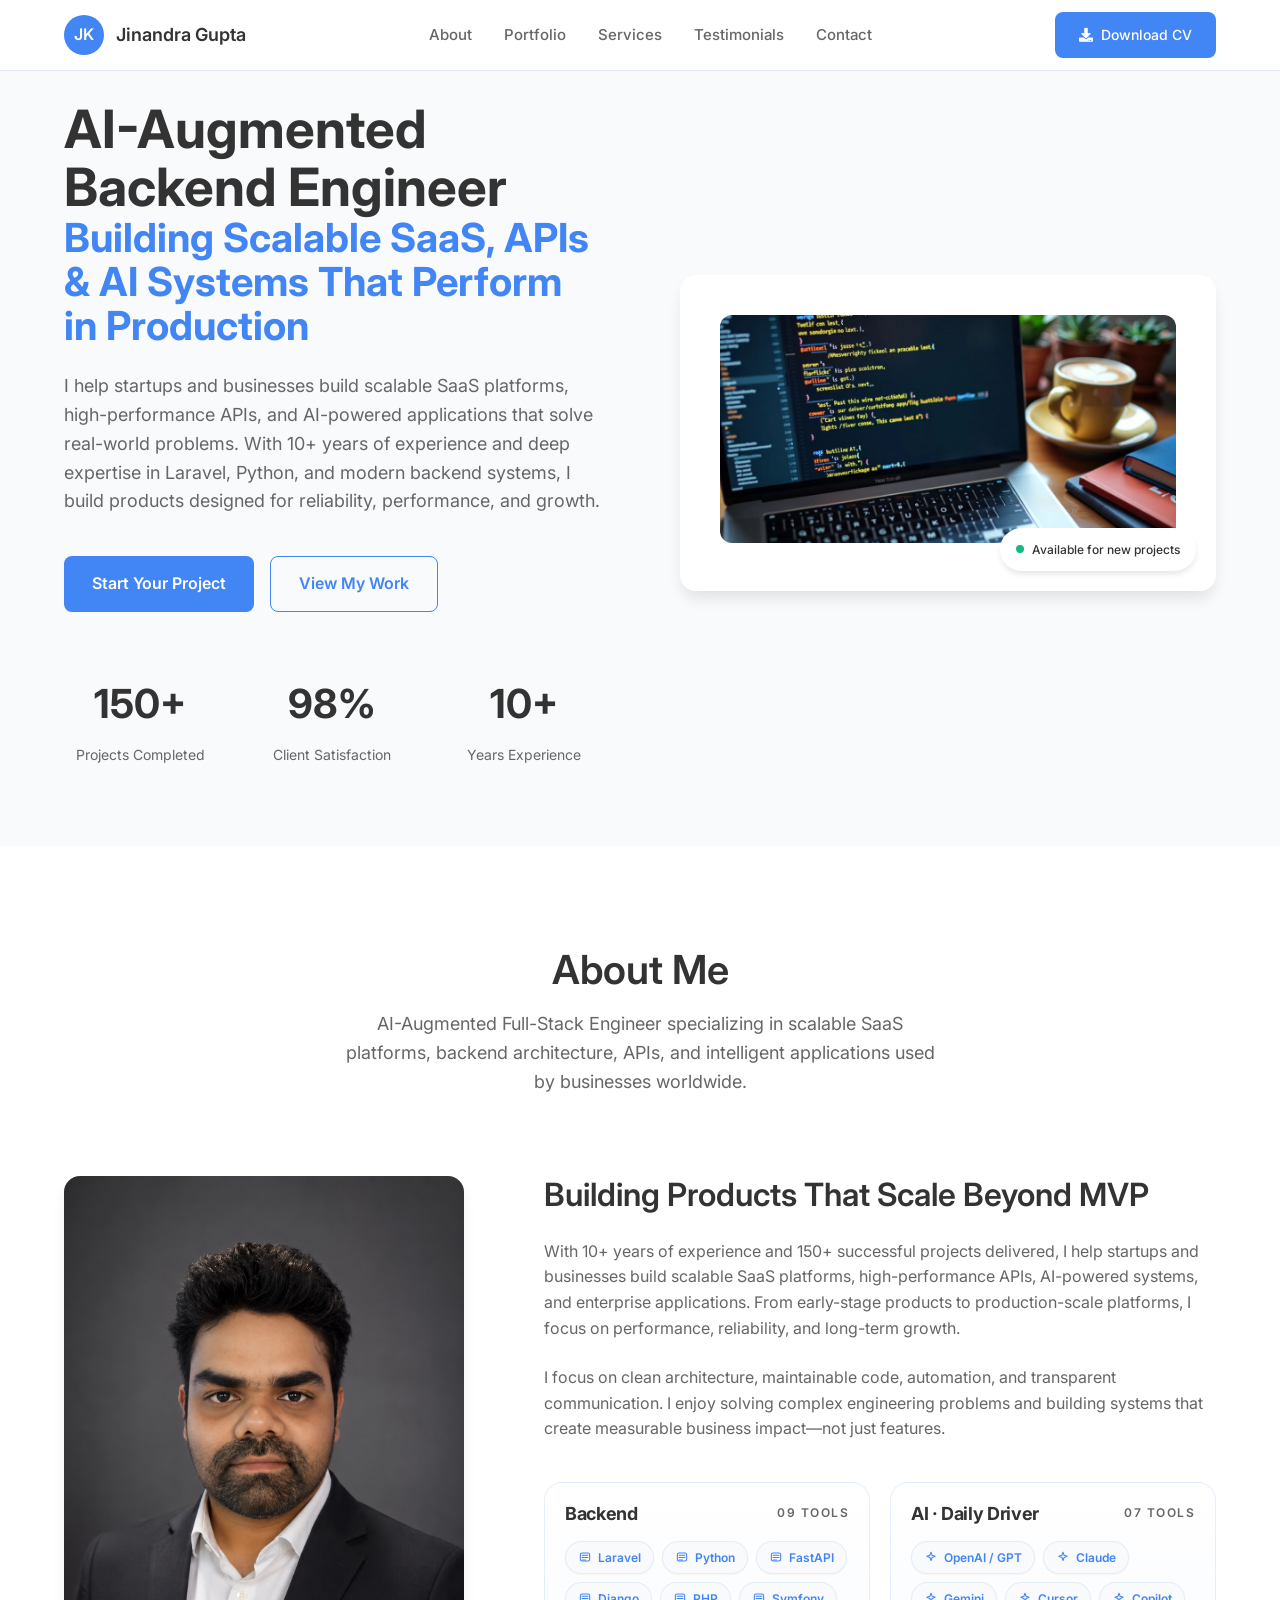
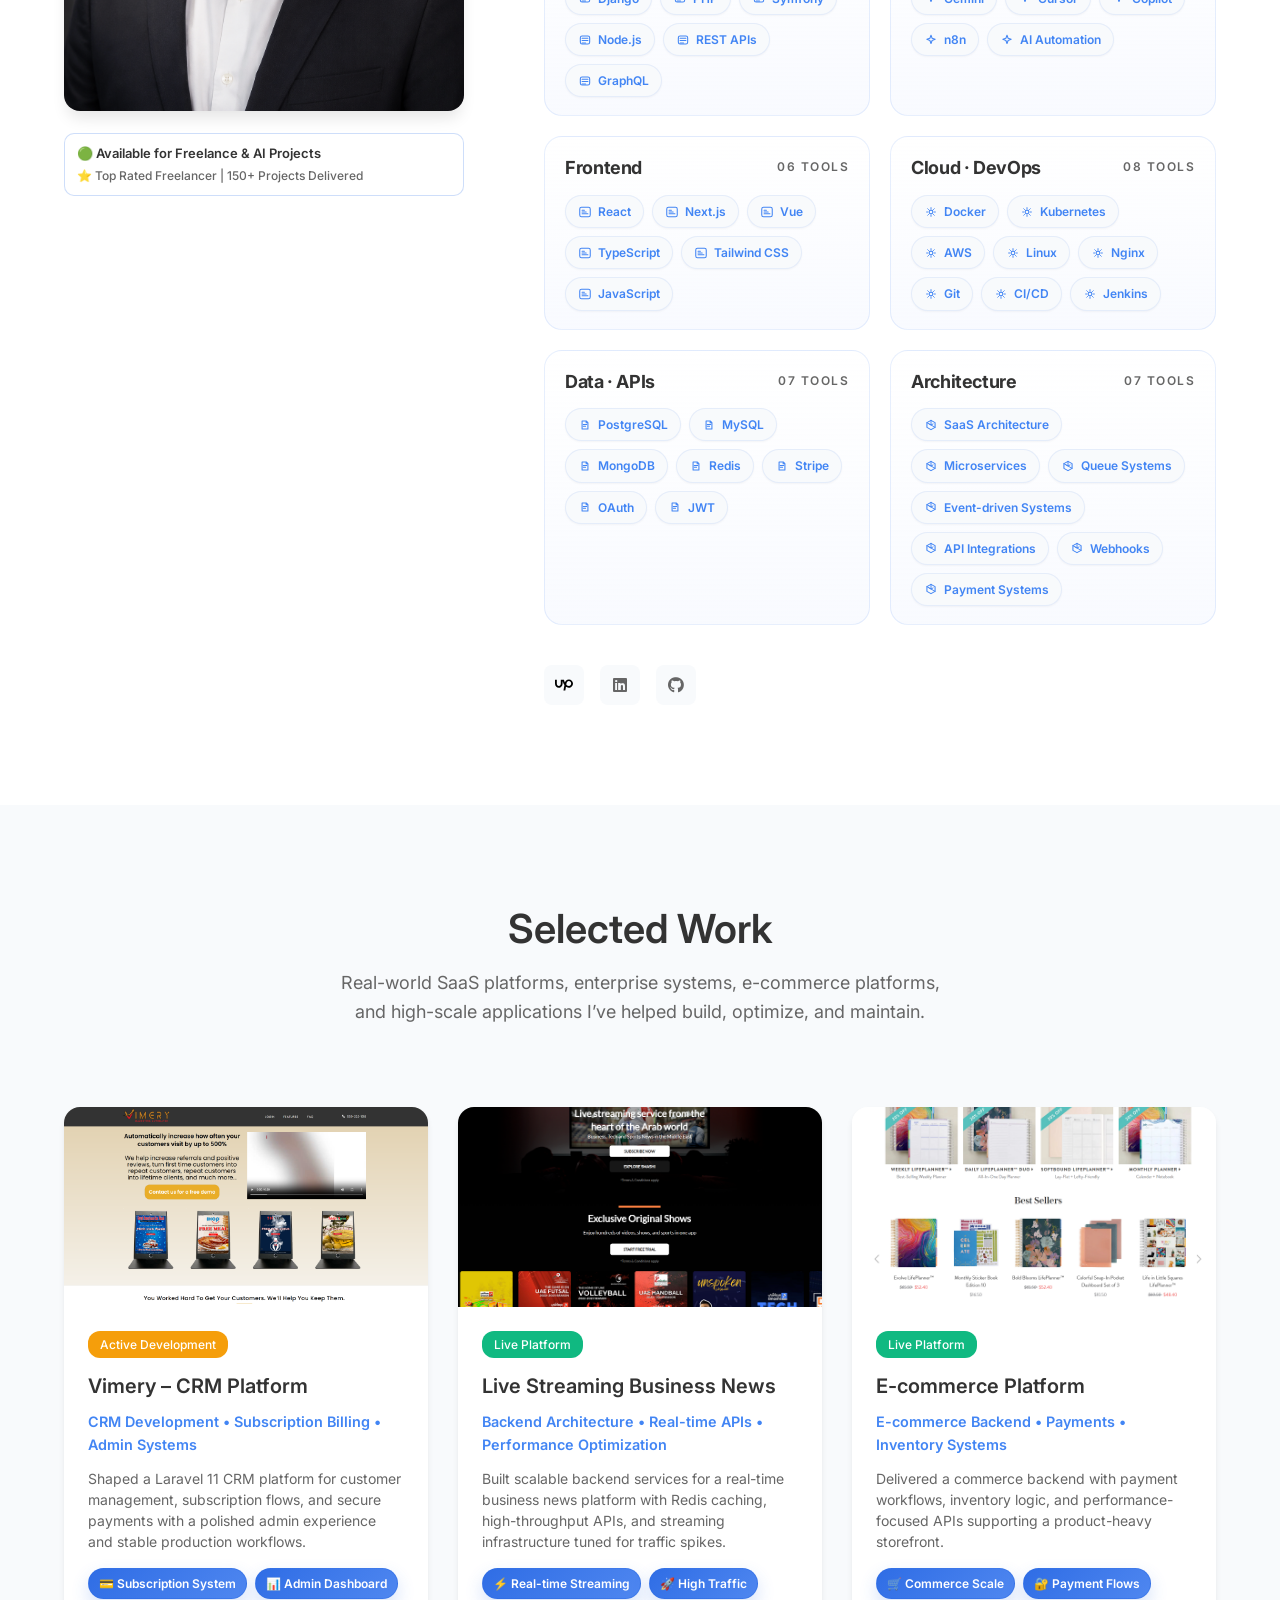
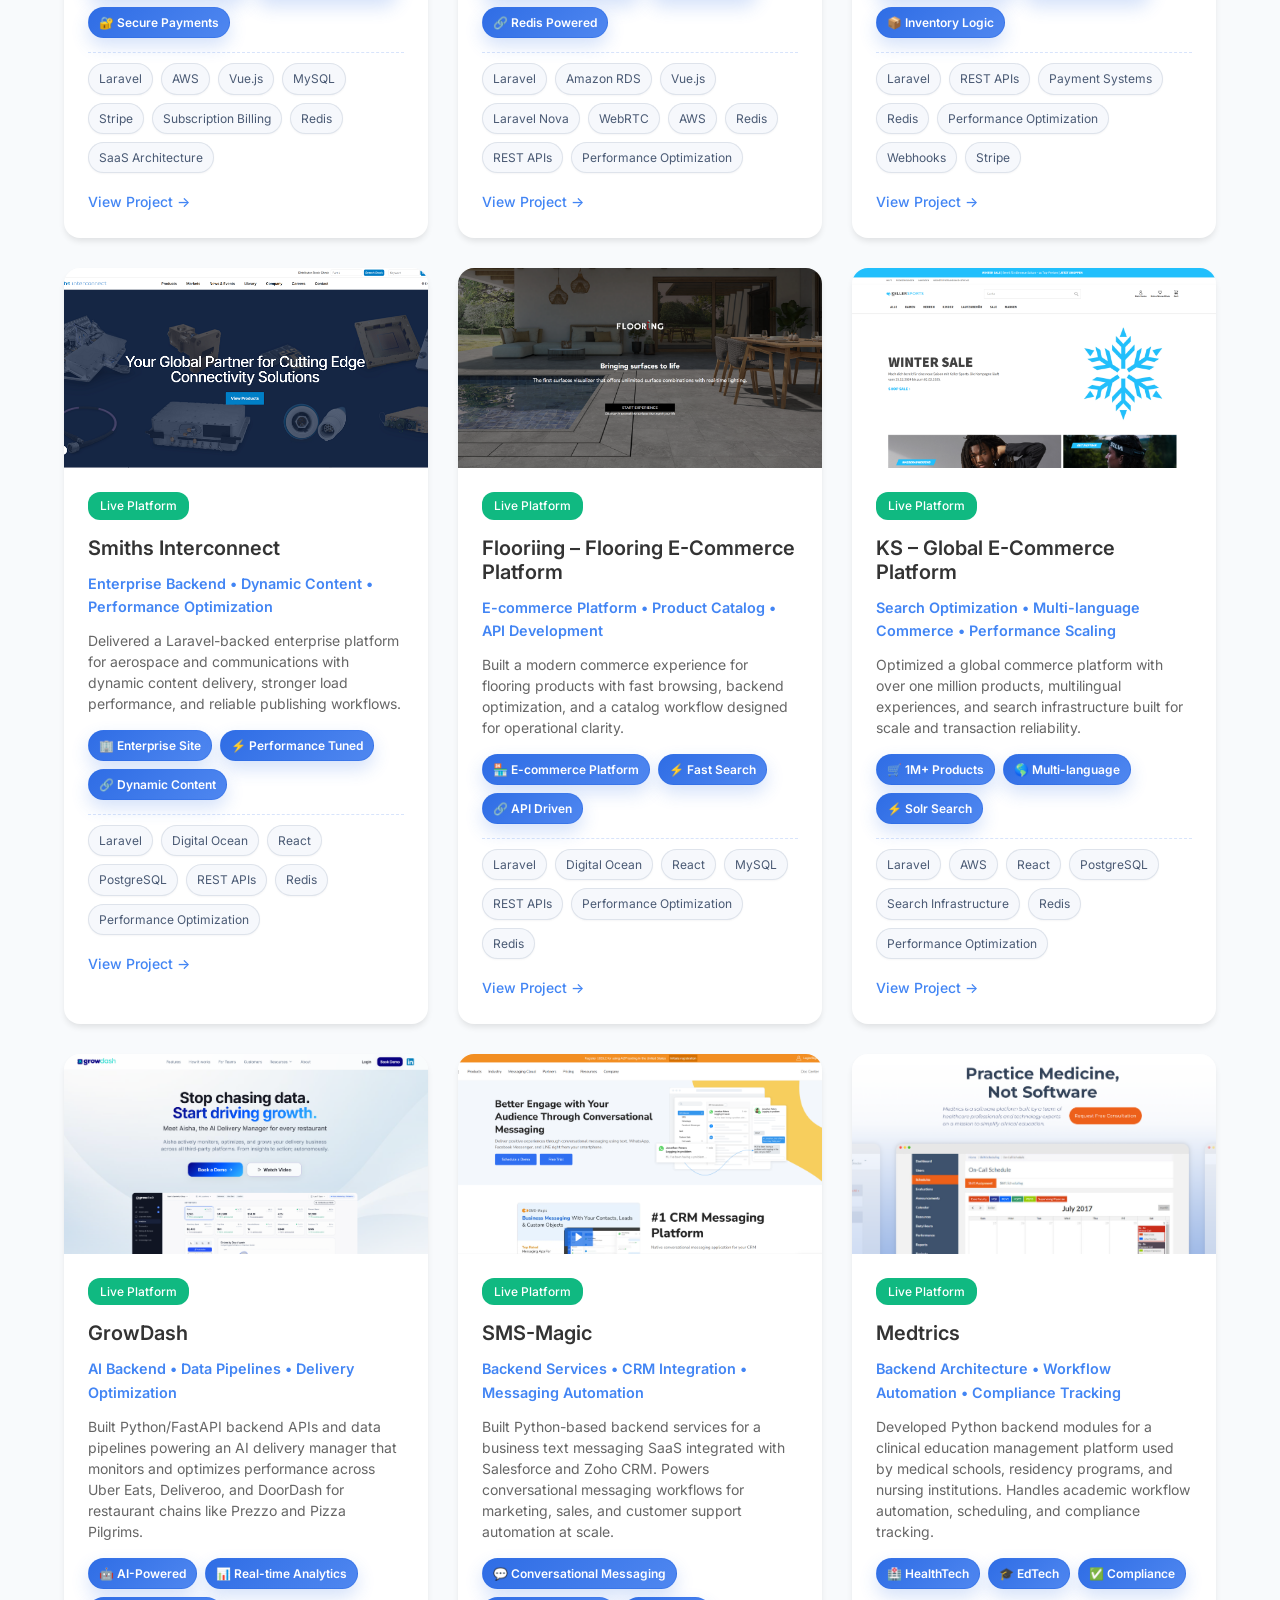
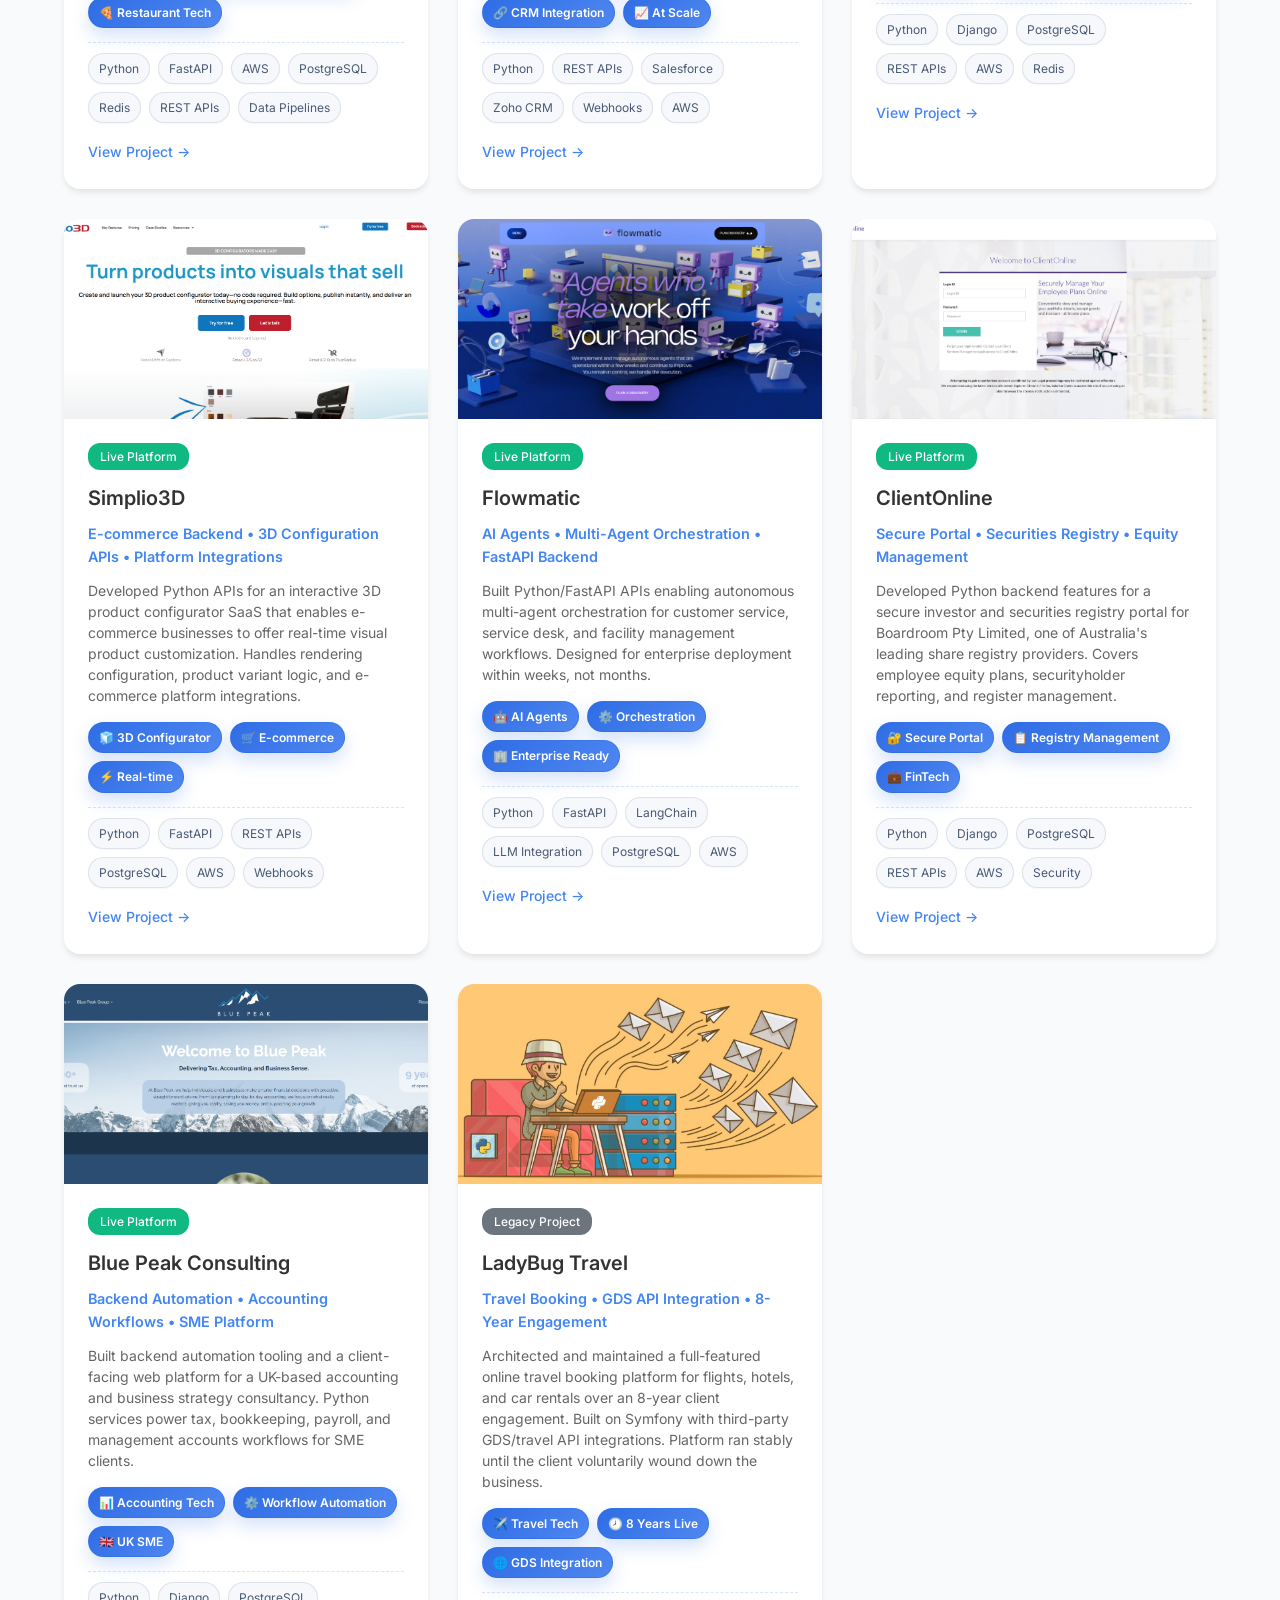
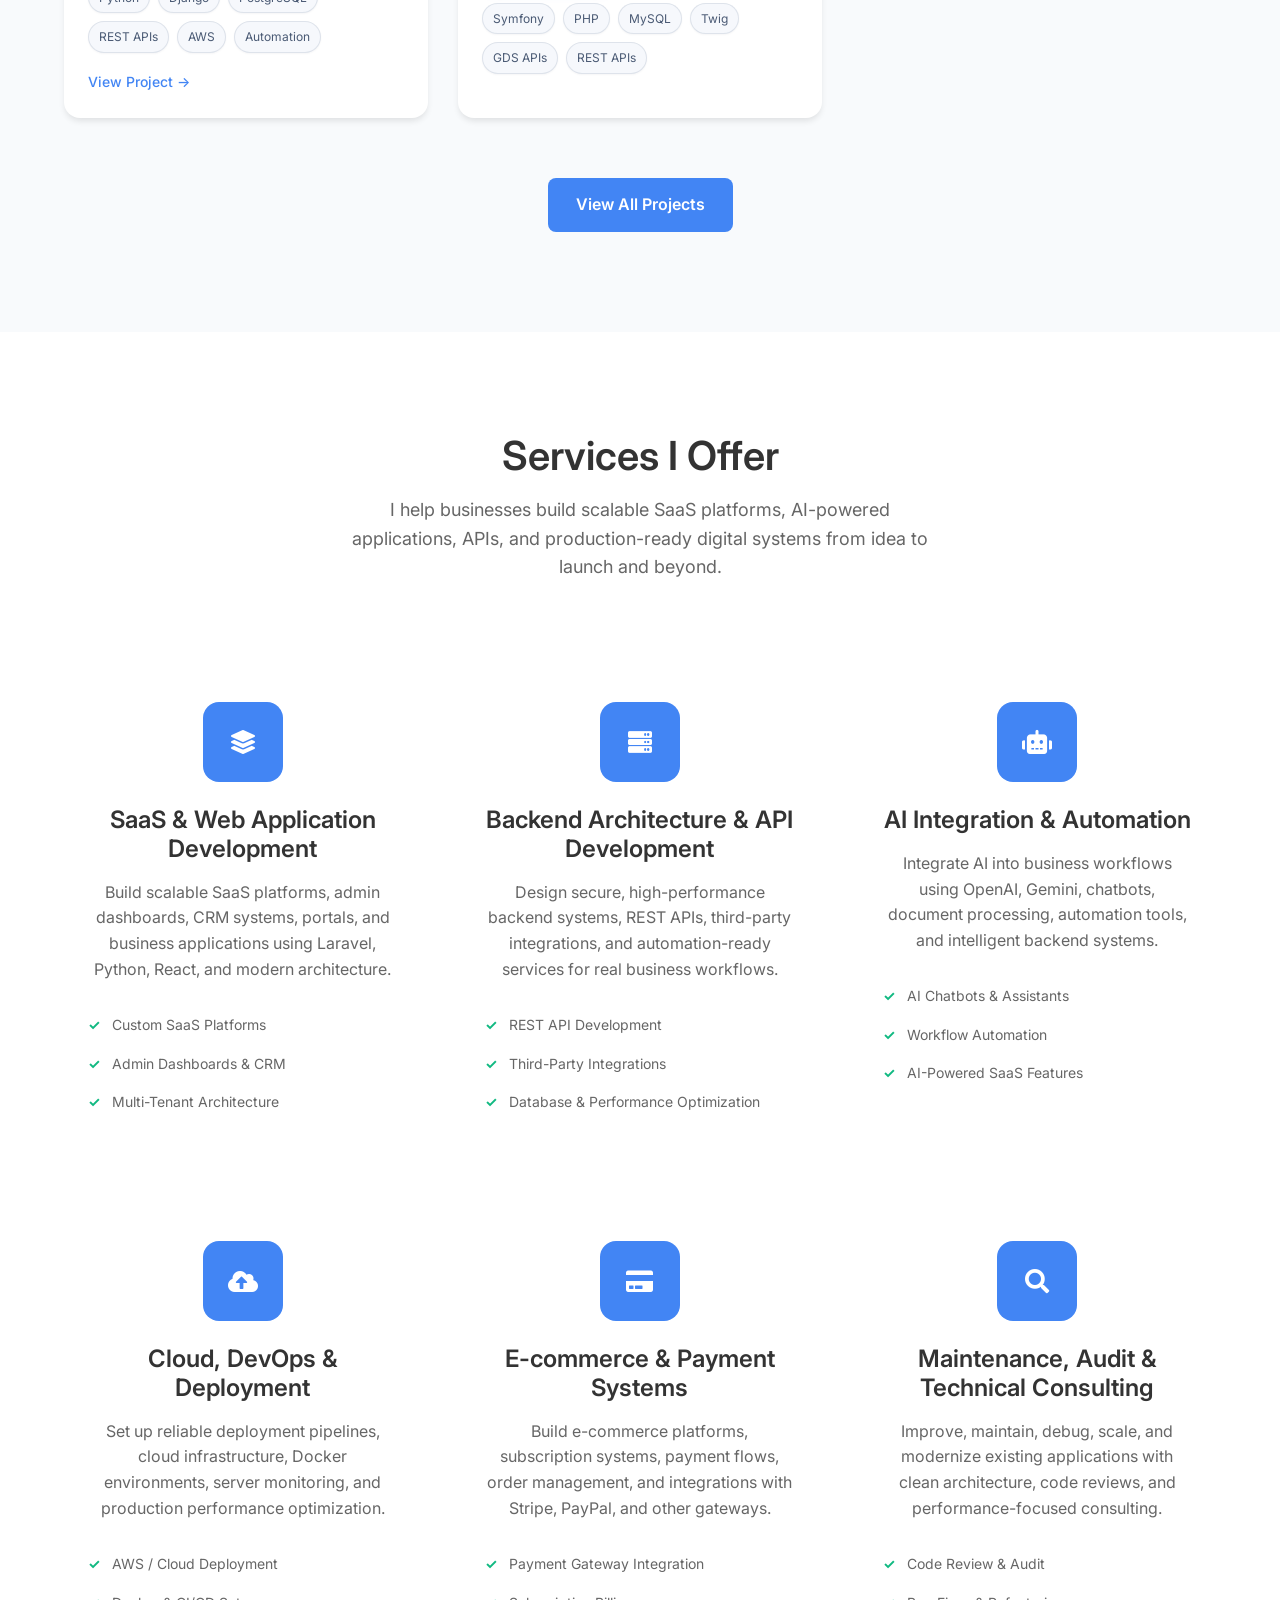
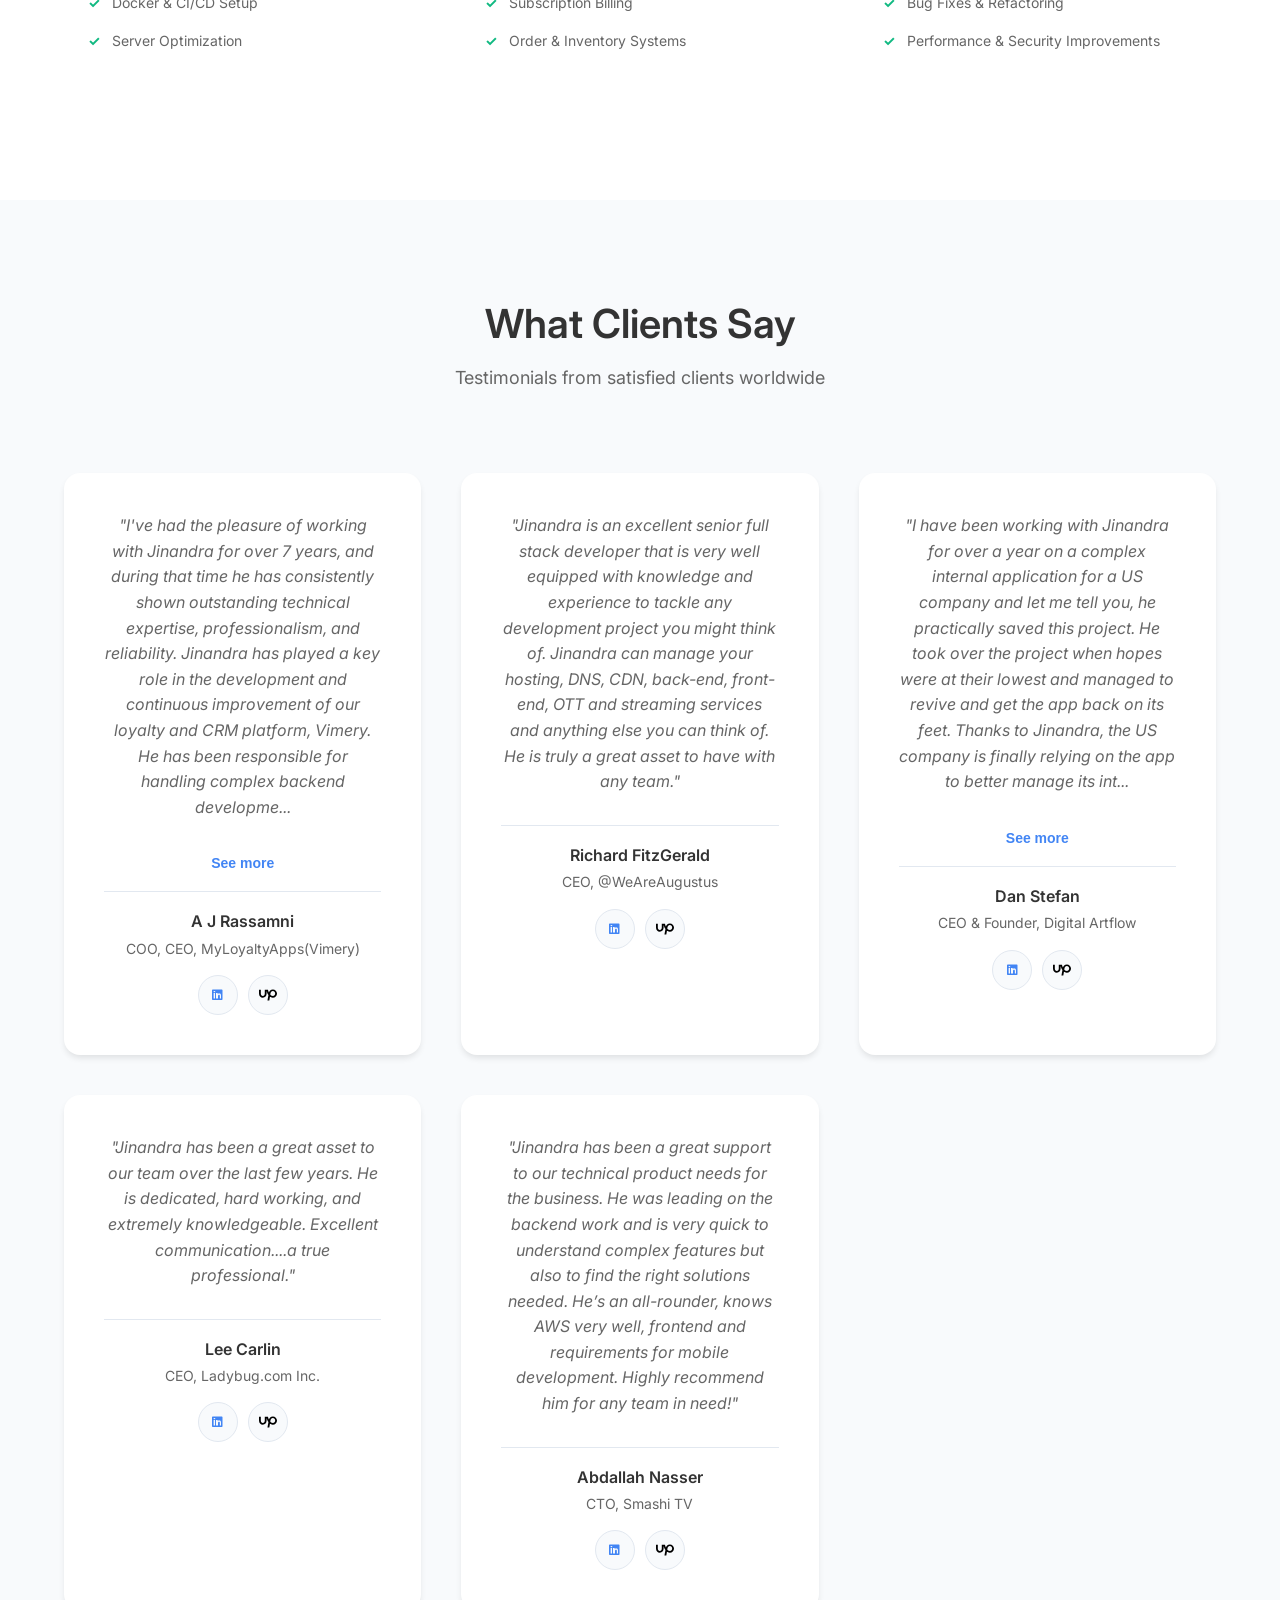
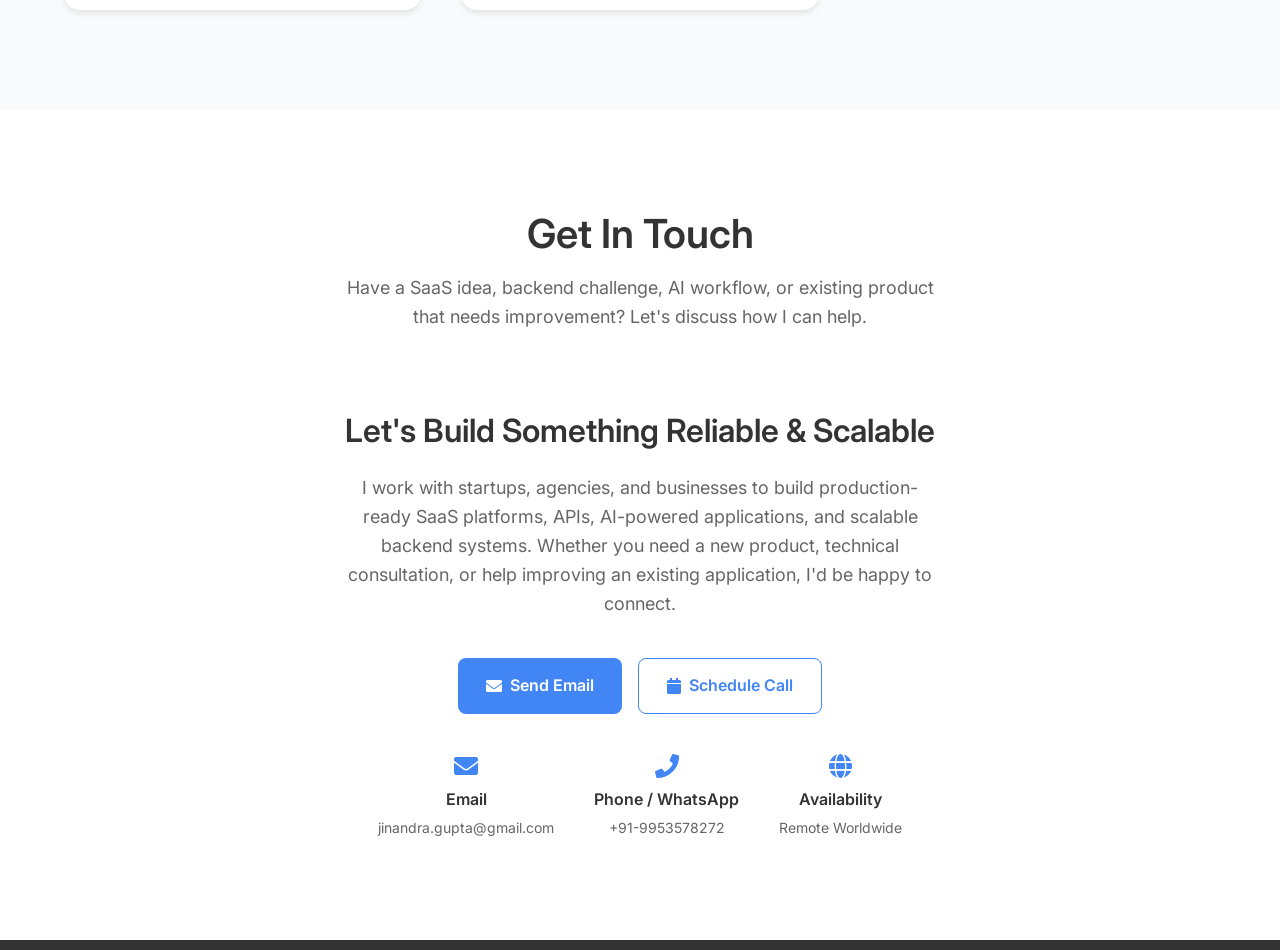
==== commit 0ae9dea7: "changes" ====
--- a/index.html
+++ b/index.html
@@ -183,36 +183,6 @@
             </div>
             
             <div class="portfolio-grid">
-                
-                <div class="portfolio-item">
-                    <div class="portfolio-image">
-                        <img src="/assets/project/smashitv1.png" alt="Live Streaming Platform for Business News Screenshot">
-                    </div>
-                    <div class="portfolio-content">
-                        <span class="portfolio-status in-progress">Active Development</span>
-                        <h3>Live Streaming Business News</h3>
-                        <div class="project-role">Backend Architecture • Real-time APIs • Performance Optimization</div>
-                        <p>Built scalable backend services for a real-time business news platform with Redis caching, high-throughput APIs, and streaming infrastructure tuned for traffic spikes.</p>
-                        <div class="project-stats">
-                            <span class="tech-tag">⚡ Real-time Streaming</span>
-                            <span class="tech-tag">🚀 High Traffic</span>
-                            <span class="tech-tag">🔗 Redis Powered</span>
-                        </div>
-                        <div class="tech-stack">
-                            <span class="tech-tag">Laravel</span>
-                            <span class="tech-tag">Amazon RDS</span>
-                            <span class="tech-tag">Vue.js</span>
-                            <span class="tech-tag">Laravel Nova</span>
-                            <span class="tech-tag">WebRTC</span>
-                            <span class="tech-tag">AWS</span>
-                            <span class="tech-tag">Redis</span>
-                            <span class="tech-tag">REST APIs</span>
-                            <span class="tech-tag">Performance Optimization</span>
-                        </div>
-                        <a href="https://smashi.tv/en" target="_blank" class="view-project">View Project →</a>
-                    </div>
-                </div>
-
                 <div class="portfolio-item">
                     <div class="portfolio-image">
                         <img src="/assets/project/vimery.png" alt="SaaS Analytics Platform Screenshot">
@@ -243,6 +213,37 @@
 
                 <div class="portfolio-item">
                     <div class="portfolio-image">
+                        <img src="/assets/project/smashitv1.png" alt="Live Streaming Platform for Business News Screenshot">
+                    </div>
+                    <div class="portfolio-content">
+                        <span class="portfolio-status">Live Platform</span>
+                        <h3>Live Streaming Business News</h3>
+                        <div class="project-role">Backend Architecture • Real-time APIs • Performance Optimization</div>
+                        <p>Built scalable backend services for a real-time business news platform with Redis caching, high-throughput APIs, and streaming infrastructure tuned for traffic spikes.</p>
+                        <div class="project-stats">
+                            <span class="tech-tag">⚡ Real-time Streaming</span>
+                            <span class="tech-tag">🚀 High Traffic</span>
+                            <span class="tech-tag">🔗 Redis Powered</span>
+                        </div>
+                        <div class="tech-stack">
+                            <span class="tech-tag">Laravel</span>
+                            <span class="tech-tag">Amazon RDS</span>
+                            <span class="tech-tag">Vue.js</span>
+                            <span class="tech-tag">Laravel Nova</span>
+                            <span class="tech-tag">WebRTC</span>
+                            <span class="tech-tag">AWS</span>
+                            <span class="tech-tag">Redis</span>
+                            <span class="tech-tag">REST APIs</span>
+                            <span class="tech-tag">Performance Optimization</span>
+                        </div>
+                        <a href="https://smashi.tv/en" target="_blank" class="view-project">View Project →</a>
+                    </div>
+                </div>
+
+                
+
+                <div class="portfolio-item">
+                    <div class="portfolio-image">
                         <img src="/assets/project/erincondre1.png" alt="E-commerce Platform Screenshot">
                     </div>
                     <div class="portfolio-content">
@@ -348,6 +349,222 @@
                             <span class="tech-tag">Performance Optimization</span>
                         </div>
                         <a href="https://keller-sports.de/" target="_blank" class="view-project">View Project →</a>
+                    </div>
+                </div>
+
+                <!-- GrowDash -->
+                <div class="portfolio-item">
+                    <div class="portfolio-image">
+                        <img src="/assets/project/growdash-1.png" alt="GrowDash AI Delivery Platform Screenshot">
+                    </div>
+                    <div class="portfolio-content">
+                        <span class="portfolio-status">Live Platform</span>
+                        <h3>GrowDash</h3>
+                        <div class="project-role">AI Backend • Data Pipelines • Delivery Optimization</div>
+                        <p>Built Python/FastAPI backend APIs and data pipelines powering an AI delivery manager that monitors and optimizes performance across Uber Eats, Deliveroo, and DoorDash for restaurant chains like Prezzo and Pizza Pilgrims.</p>
+                        <div class="project-stats">
+                            <span class="tech-tag">🤖 AI-Powered</span>
+                            <span class="tech-tag">📊 Real-time Analytics</span>
+                            <span class="tech-tag">🍕 Restaurant Tech</span>
+                        </div>
+                        <div class="tech-stack">
+                            <span class="tech-tag">Python</span>
+                            <span class="tech-tag">FastAPI</span>
+                            <span class="tech-tag">AWS</span>
+                            <span class="tech-tag">PostgreSQL</span>
+                            <span class="tech-tag">Redis</span>
+                            <span class="tech-tag">REST APIs</span>
+                            <span class="tech-tag">Data Pipelines</span>
+                        </div>
+                        <a href="https://growdash.ai/" target="_blank" class="view-project">View Project →</a>
+                    </div>
+                </div>
+
+                <!-- SMS-Magic -->
+                <div class="portfolio-item">
+                    <div class="portfolio-image">
+                        <img src="/assets/project/sms-magic.png" alt="SMS-Magic Messaging Platform Screenshot">
+                    </div>
+                    <div class="portfolio-content">
+                        <span class="portfolio-status">Live Platform</span>
+                        <h3>SMS-Magic</h3>
+                        <div class="project-role">Backend Services • CRM Integration • Messaging Automation</div>
+                        <p>Built Python-based backend services for a business text messaging SaaS integrated with Salesforce and Zoho CRM. Powers conversational messaging workflows for marketing, sales, and customer support automation at scale.</p>
+                        <div class="project-stats">
+                            <span class="tech-tag">💬 Conversational Messaging</span>
+                            <span class="tech-tag">🔗 CRM Integration</span>
+                            <span class="tech-tag">📈 At Scale</span>
+                        </div>
+                        <div class="tech-stack">
+                            <span class="tech-tag">Python</span>
+                            <span class="tech-tag">REST APIs</span>
+                            <span class="tech-tag">Salesforce</span>
+                            <span class="tech-tag">Zoho CRM</span>
+                            <span class="tech-tag">Webhooks</span>
+                            <span class="tech-tag">AWS</span>
+                        </div>
+                        <a href="https://www.sms-magic.com/" target="_blank" class="view-project">View Project →</a>
+                    </div>
+                </div>
+
+                <!-- Medtrics -->
+                <div class="portfolio-item">
+                    <div class="portfolio-image">
+                        <img src="/assets/project/medtrics.png" alt="Medtrics Clinical Education Platform Screenshot">
+                    </div>
+                    <div class="portfolio-content">
+                        <span class="portfolio-status">Live Platform</span>
+                        <h3>Medtrics</h3>
+                        <div class="project-role">Backend Architecture • Workflow Automation • Compliance Tracking</div>
+                        <p>Developed Python backend modules for a clinical education management platform used by medical schools, residency programs, and nursing institutions. Handles academic workflow automation, scheduling, and compliance tracking.</p>
+                        <div class="project-stats">
+                            <span class="tech-tag">🏥 HealthTech</span>
+                            <span class="tech-tag">🎓 EdTech</span>
+                            <span class="tech-tag">✅ Compliance</span>
+                        </div>
+                        <div class="tech-stack">
+                            <span class="tech-tag">Python</span>
+                            <span class="tech-tag">Django</span>
+                            <span class="tech-tag">PostgreSQL</span>
+                            <span class="tech-tag">REST APIs</span>
+                            <span class="tech-tag">AWS</span>
+                            <span class="tech-tag">Redis</span>
+                        </div>
+                        <a href="https://www.medtricslab.com/" target="_blank" class="view-project">View Project →</a>
+                    </div>
+                </div>
+
+                <!-- Simplio3D -->
+                <div class="portfolio-item">
+                    <div class="portfolio-image">
+                        <img src="/assets/project/simplio3d.png" alt="Simplio3D Product Configurator Screenshot">
+                    </div>
+                    <div class="portfolio-content">
+                        <span class="portfolio-status">Live Platform</span>
+                        <h3>Simplio3D</h3>
+                        <div class="project-role">E-commerce Backend • 3D Configuration APIs • Platform Integrations</div>
+                        <p>Developed Python APIs for an interactive 3D product configurator SaaS that enables e-commerce businesses to offer real-time visual product customization. Handles rendering configuration, product variant logic, and e-commerce platform integrations.</p>
+                        <div class="project-stats">
+                            <span class="tech-tag">🧊 3D Configurator</span>
+                            <span class="tech-tag">🛒 E-commerce</span>
+                            <span class="tech-tag">⚡ Real-time</span>
+                        </div>
+                        <div class="tech-stack">
+                            <span class="tech-tag">Python</span>
+                            <span class="tech-tag">FastAPI</span>
+                            <span class="tech-tag">REST APIs</span>
+                            <span class="tech-tag">PostgreSQL</span>
+                            <span class="tech-tag">AWS</span>
+                            <span class="tech-tag">Webhooks</span>
+                        </div>
+                        <a href="https://www.simplio3d.com/" target="_blank" class="view-project">View Project →</a>
+                    </div>
+                </div>
+
+                <!-- Flowmatic -->
+                <div class="portfolio-item">
+                    <div class="portfolio-image">
+                        <img src="/assets/project/flowmatic.png" alt="Flowmatic AI Agents Platform Screenshot">
+                    </div>
+                    <div class="portfolio-content">
+                        <span class="portfolio-status">Live Platform</span>
+                        <h3>Flowmatic</h3>
+                        <div class="project-role">AI Agents • Multi-Agent Orchestration • FastAPI Backend</div>
+                        <p>Built Python/FastAPI APIs enabling autonomous multi-agent orchestration for customer service, service desk, and facility management workflows. Designed for enterprise deployment within weeks, not months.</p>
+                        <div class="project-stats">
+                            <span class="tech-tag">🤖 AI Agents</span>
+                            <span class="tech-tag">⚙️ Orchestration</span>
+                            <span class="tech-tag">🏢 Enterprise Ready</span>
+                        </div>
+                        <div class="tech-stack">
+                            <span class="tech-tag">Python</span>
+                            <span class="tech-tag">FastAPI</span>
+                            <span class="tech-tag">LangChain</span>
+                            <span class="tech-tag">LLM Integration</span>
+                            <span class="tech-tag">PostgreSQL</span>
+                            <span class="tech-tag">AWS</span>
+                        </div>
+                        <a href="https://flowmatic.ai/" target="_blank" class="view-project">View Project →</a>
+                    </div>
+                </div>
+
+                <!-- ClientOnline -->
+                <div class="portfolio-item">
+                    <div class="portfolio-image">
+                        <img src="/assets/project/clientonline.png" alt="ClientOnline Securities Registry Portal Screenshot">
+                    </div>
+                    <div class="portfolio-content">
+                        <span class="portfolio-status">Live Platform</span>
+                        <h3>ClientOnline</h3>
+                        <div class="project-role">Secure Portal • Securities Registry • Equity Management</div>
+                        <p>Developed Python backend features for a secure investor and securities registry portal for Boardroom Pty Limited, one of Australia's leading share registry providers. Covers employee equity plans, securityholder reporting, and register management.</p>
+                        <div class="project-stats">
+                            <span class="tech-tag">🔐 Secure Portal</span>
+                            <span class="tech-tag">📋 Registry Management</span>
+                            <span class="tech-tag">💼 FinTech</span>
+                        </div>
+                        <div class="tech-stack">
+                            <span class="tech-tag">Python</span>
+                            <span class="tech-tag">Django</span>
+                            <span class="tech-tag">PostgreSQL</span>
+                            <span class="tech-tag">REST APIs</span>
+                            <span class="tech-tag">AWS</span>
+                            <span class="tech-tag">Security</span>
+                        </div>
+                        <a href="https://www.clientonline.com.au/" target="_blank" class="view-project">View Project →</a>
+                    </div>
+                </div>
+
+                <!-- Blue Peak Consulting -->
+                <div class="portfolio-item">
+                    <div class="portfolio-image">
+                        <img src="/assets/project/bluepeak.png" alt="Blue Peak Consulting Platform Screenshot">
+                    </div>
+                    <div class="portfolio-content">
+                        <span class="portfolio-status">Live Platform</span>
+                        <h3>Blue Peak Consulting</h3>
+                        <div class="project-role">Backend Automation • Accounting Workflows • SME Platform</div>
+                        <p>Built backend automation tooling and a client-facing web platform for a UK-based accounting and business strategy consultancy. Python services power tax, bookkeeping, payroll, and management accounts workflows for SME clients.</p>
+                        <div class="project-stats">
+                            <span class="tech-tag">📊 Accounting Tech</span>
+                            <span class="tech-tag">⚙️ Workflow Automation</span>
+                            <span class="tech-tag">🇬🇧 UK SME</span>
+                        </div>
+                        <div class="tech-stack">
+                            <span class="tech-tag">Python</span>
+                            <span class="tech-tag">Django</span>
+                            <span class="tech-tag">PostgreSQL</span>
+                            <span class="tech-tag">REST APIs</span>
+                            <span class="tech-tag">AWS</span>
+                            <span class="tech-tag">Automation</span>
+                        </div>
+                        <a href="https://www.blue-peak.co.uk/" target="_blank" class="view-project">View Project →</a>
+                    </div>
+                </div>
+
+                <!-- LadyBug -->
+                <div class="portfolio-item">
+                    <div class="portfolio-image">
+                        <img src="/assets/project/blog.jpg" alt="LadyBug Travel Booking Platform Screenshot">
+                    </div>
+                    <div class="portfolio-content">
+                        <span class="portfolio-status" style="background:#6c757d;">Legacy Project</span>
+                        <h3>LadyBug Travel</h3>
+                        <div class="project-role">Travel Booking • GDS API Integration • 8-Year Engagement</div>
+                        <p>Architected and maintained a full-featured online travel booking platform for flights, hotels, and car rentals over an 8-year client engagement. Built on Symfony with third-party GDS/travel API integrations. Platform ran stably until the client voluntarily wound down the business.</p>
+                        <div class="project-stats">
+                            <span class="tech-tag">✈️ Travel Tech</span>
+                            <span class="tech-tag">🕗 8 Years Live</span>
+                            <span class="tech-tag">🌐 GDS Integration</span>
+                        </div>
+                        <div class="tech-stack">
+                            <span class="tech-tag">Symfony</span>
+                            <span class="tech-tag">PHP</span>
+                            <span class="tech-tag">MySQL</span>
+                            <span class="tech-tag">Twig</span>
+                            <span class="tech-tag">GDS APIs</span>
+                            <span class="tech-tag">REST APIs</span>
+                        </div>
                     </div>
                 </div>
 
@@ -476,6 +693,24 @@
             <div class="testimonials-grid">
                 <div class="testimonial-item">
                     <div class="testimonial-content">
+                        <p>"I've had the pleasure of working with Jinandra for over 7 years, and during that time he has consistently shown outstanding technical expertise, professionalism, and reliability.
+
+Jinandra has played a key role in the development and continuous improvement of our loyalty and CRM platform, Vimery. He has been responsible for handling complex backend development, API integrations, subscription systems, payment workflows, and overall platform scalability. His ability to understand business requirements and convert them into reliable technical solutions has been incredibly valuable.
+
+What stands out most is his ownership mindset and problem-solving ability. He approaches challenges proactively, communicates clearly, and consistently delivers high-quality work. Over the years, Jinandra has become someone we can consistently rely on for both technical execution and solving complex challenges.
+
+I highly recommend Jinandra to anyone looking for a dependable engineer with strong expertise in backend systems, SaaS platforms, APIs, and scalable application development."</p>
+                    </div>
+                    <div class="testimonial-author">
+                        <div class="author-info">
+                            <h4>A J Rassamni</h4>
+                            <span>COO, CEO, MyLoyaltyApps(Vimery)</span>
+                        </div>
+                    </div>
+                </div>
+
+                <div class="testimonial-item">
+                    <div class="testimonial-content">
                         <p>"Jinandra is an excellent senior full stack developer that is very well equipped with knowledge and experience to tackle any development project you might think of. Jinandra can manage your hosting, DNS, CDN, back-end, front-end, OTT and streaming services and anything else you can think of. He is truly a great asset to have with any team."</p>
                     </div>
                     <div class="testimonial-author">
@@ -488,7 +723,11 @@
                 
                 <div class="testimonial-item">
                     <div class="testimonial-content">
-                        <p>"Jinandra did well in all fields. He seems to know what he is doing, is well organized and quickly understands all kinds of requests and problems. I will work with him on the same project."</p>
+                        <p>"I have been working with Jinandra for over a year on a complex internal application for a US company and let me tell you, he practically saved this project. He took over the project when hopes were at their lowest and managed to revive and get the app back on its feet. 
+
+Thanks to Jinandra, the US company is finally relying on the app to better manage its internal operations. Jinandra did well in all fields. He seems to know what he is doing, is well organized and quickly understands all kinds of requests and problems. Nothing is impossible for him. 
+
+When I work with him he gives me a sense of security that the job will eventually be done and done well, because of this, I rely on him on other projects too that are important in our company. I highly recommend Jinandra for almost any project as he can adapt very easily to any requirements and new technologies that may not be very familiar to him at first having a quick learning capacity."</p>
                     </div>
                     <div class="testimonial-author">
                         <div class="author-info">
@@ -506,6 +745,17 @@
                         <div class="author-info">
                             <h4>Lee Carlin</h4>
                             <span>CEO, Ladybug.com Inc.</span>
+                        </div>
+                    </div>
+                </div>
+                <div class="testimonial-item">
+                    <div class="testimonial-content">
+                        <p>"Jinandra has been a great support to our technical product needs for the business. He was leading on the backend work and is very quick to understand complex features but also to find the right solutions needed. He’s an all-rounder, knows AWS very well, frontend and requirements for mobile development. Highly recommend him for any team in need!"</p>
+                    </div>
+                    <div class="testimonial-author">
+                        <div class="author-info">
+                            <h4>Abdallah Nasser</h4>
+                            <span>CTO, Smashi TV</span>
                         </div>
                     </div>
                 </div>
@@ -630,28 +880,3 @@
     <script src="js/main.js"></script>
 </body>
 </html>
-    <!-- <footer class="footer">
-        <div class="container">
-            <div class="footer-content">
-                <div class="footer-text">
-                    <p>&copy; 2025 Full Stack Developer Portfolio. All rights reserved.</p>
-                </div>
-                <div class="footer-links">
-                    <a href="#home">Home</a>
-                    <a href="#about">About</a>
-                    <a href="#portfolio">Portfolio</a>
-                    <a href="#contact">Contact</a>
-                </div>
-            </div>
-        </div>
-    </footer> -->
-
-    <!-- Back to Top Button -->
-    <!-- <button class="back-to-top" id="back-to-top">
-        <i class="fas fa-arrow-up"></i>
-    </button> -->
-
-    <!-- Custom JavaScript -->
-    <script src="js/main.js"></script>
-</body>
-</html>
--- a/css/style.css
+++ b/css/style.css
@@ -195,7 +195,7 @@
     gap: 80px;
     align-items: center;
     max-width: 1200px;
-    margin: 0 auto;
+    margin: 70px  auto 0 auto;
     padding: 0 24px;
 }
 
@@ -567,19 +567,51 @@
     line-height: 1.5;
 }
 
+.project-stats {
+    display: flex;
+    flex-wrap: wrap;
+    gap: 8px;
+    margin-bottom: 14px;
+}
+
+.project-stats .tech-tag {
+    background: linear-gradient(135deg, #2f6de5 0%, #4f87f0 100%);
+    border: 1px solid rgba(47, 109, 229, 0.45);
+    color: #ffffff;
+    font-weight: 600;
+    box-shadow: 0 8px 18px rgba(47, 109, 229, 0.2);
+}
+
 .tech-stack {
     display: flex;
     flex-wrap: wrap;
     gap: 8px;
     margin-bottom: 16px;
+    padding-top: 10px;
+    border-top: 1px dashed rgba(62, 123, 233, 0.2);
 }
 
 .tech-tag {
-    background: var(--light-bg);
-    color: var(--secondary-text);
-    padding: 4px 8px;
-    border-radius: 4px;
+    background: #f6f8fc;
+    color: #4a5a74;
+    padding: 5px 10px;
+    border-radius: 999px;
     font-size: 12px;
+    border: 1px solid rgba(148, 163, 184, 0.25);
+    box-shadow: 0 1px 2px rgba(15, 23, 42, 0.04);
+    transition: transform 0.2s ease, box-shadow 0.2s ease, border-color 0.2s ease, background 0.2s ease;
+}
+
+.portfolio-item:hover .tech-tag {
+    transform: translateY(-1px);
+    border-color: rgba(62, 123, 233, 0.28);
+    box-shadow: 0 8px 20px rgba(30, 64, 175, 0.08);
+}
+
+.portfolio-item:hover .project-stats .tech-tag {
+    background: linear-gradient(135deg, #3d78eb 0%, #5a90f3 100%);
+    border-color: rgba(61, 120, 235, 0.7);
+    box-shadow: 0 12px 24px rgba(47, 109, 229, 0.28);
 }
 
 .view-project {
@@ -689,9 +721,82 @@
     font-style: italic;
 }
 
+.testimonial-toggle {
+    background: transparent;
+    border: 0;
+    color: var(--primary-blue);
+    font-size: 14px;
+    font-weight: 600;
+    cursor: pointer;
+    margin-top: -16px;
+    margin-bottom: 20px;
+    padding: 0;
+}
+
+.testimonial-toggle:hover {
+    text-decoration: underline;
+}
+
 .testimonial-author {
     border-top: 1px solid var(--border);
     padding-top: 20px;
+}
+
+.testimonial-source-links {
+    margin-top: 14px;
+    display: flex;
+    justify-content: center;
+    gap: 10px;
+    flex-wrap: wrap;
+}
+
+.testimonial-source-link {
+    display: inline-flex;
+    align-items: center;
+    gap: 6px;
+    text-decoration: none;
+    font-size: 12px;
+    font-weight: 600;
+    color: var(--primary-blue);
+    background: var(--light-bg);
+    border: 1px solid var(--border);
+    border-radius: 999px;
+    padding: 6px 10px;
+    transition: all 0.2s ease;
+}
+
+.testimonial-source-link:hover {
+    transform: translateY(-1px);
+    border-color: var(--primary-blue);
+}
+
+.testimonials-carousel-controls {
+    display: none;
+}
+
+.testimonials-carousel-btn {
+    width: 40px;
+    height: 40px;
+    border-radius: 999px;
+    border: 1px solid var(--border);
+    background: white;
+    color: var(--primary-blue);
+    display: inline-flex;
+    align-items: center;
+    justify-content: center;
+    cursor: pointer;
+    transition: all 0.2s ease;
+}
+
+.testimonials-carousel-btn:hover {
+    border-color: var(--primary-blue);
+    transform: translateY(-1px);
+}
+
+.testimonials-carousel-btn:disabled {
+    opacity: 0.45;
+    cursor: not-allowed;
+    transform: none;
 }
 
 .author-info h4 {
@@ -834,6 +939,34 @@
     .services-grid {
         grid-template-columns: 1fr;
     }
+
+    .testimonials-grid {
+        display: flex;
+        gap: 16px;
+        overflow-x: auto;
+        scroll-snap-type: x mandatory;
+        padding: 4px 6px 16px;
+        margin: 0 -6px;
+    }
+
+    .testimonials-grid::-webkit-scrollbar {
+        display: none;
+    }
+
+    .testimonial-item {
+        flex: 0 0 calc(100% - 12px);
+        min-width: calc(100% - 12px);
+        scroll-snap-align: start;
+        text-align: left;
+        padding: 30px 24px;
+    }
+
+    .testimonials-carousel-controls {
+        display: flex;
+        justify-content: center;
+        gap: 10px;
+        margin-top: 12px;
+    }
     
     .container {
         padding: 0 20px;
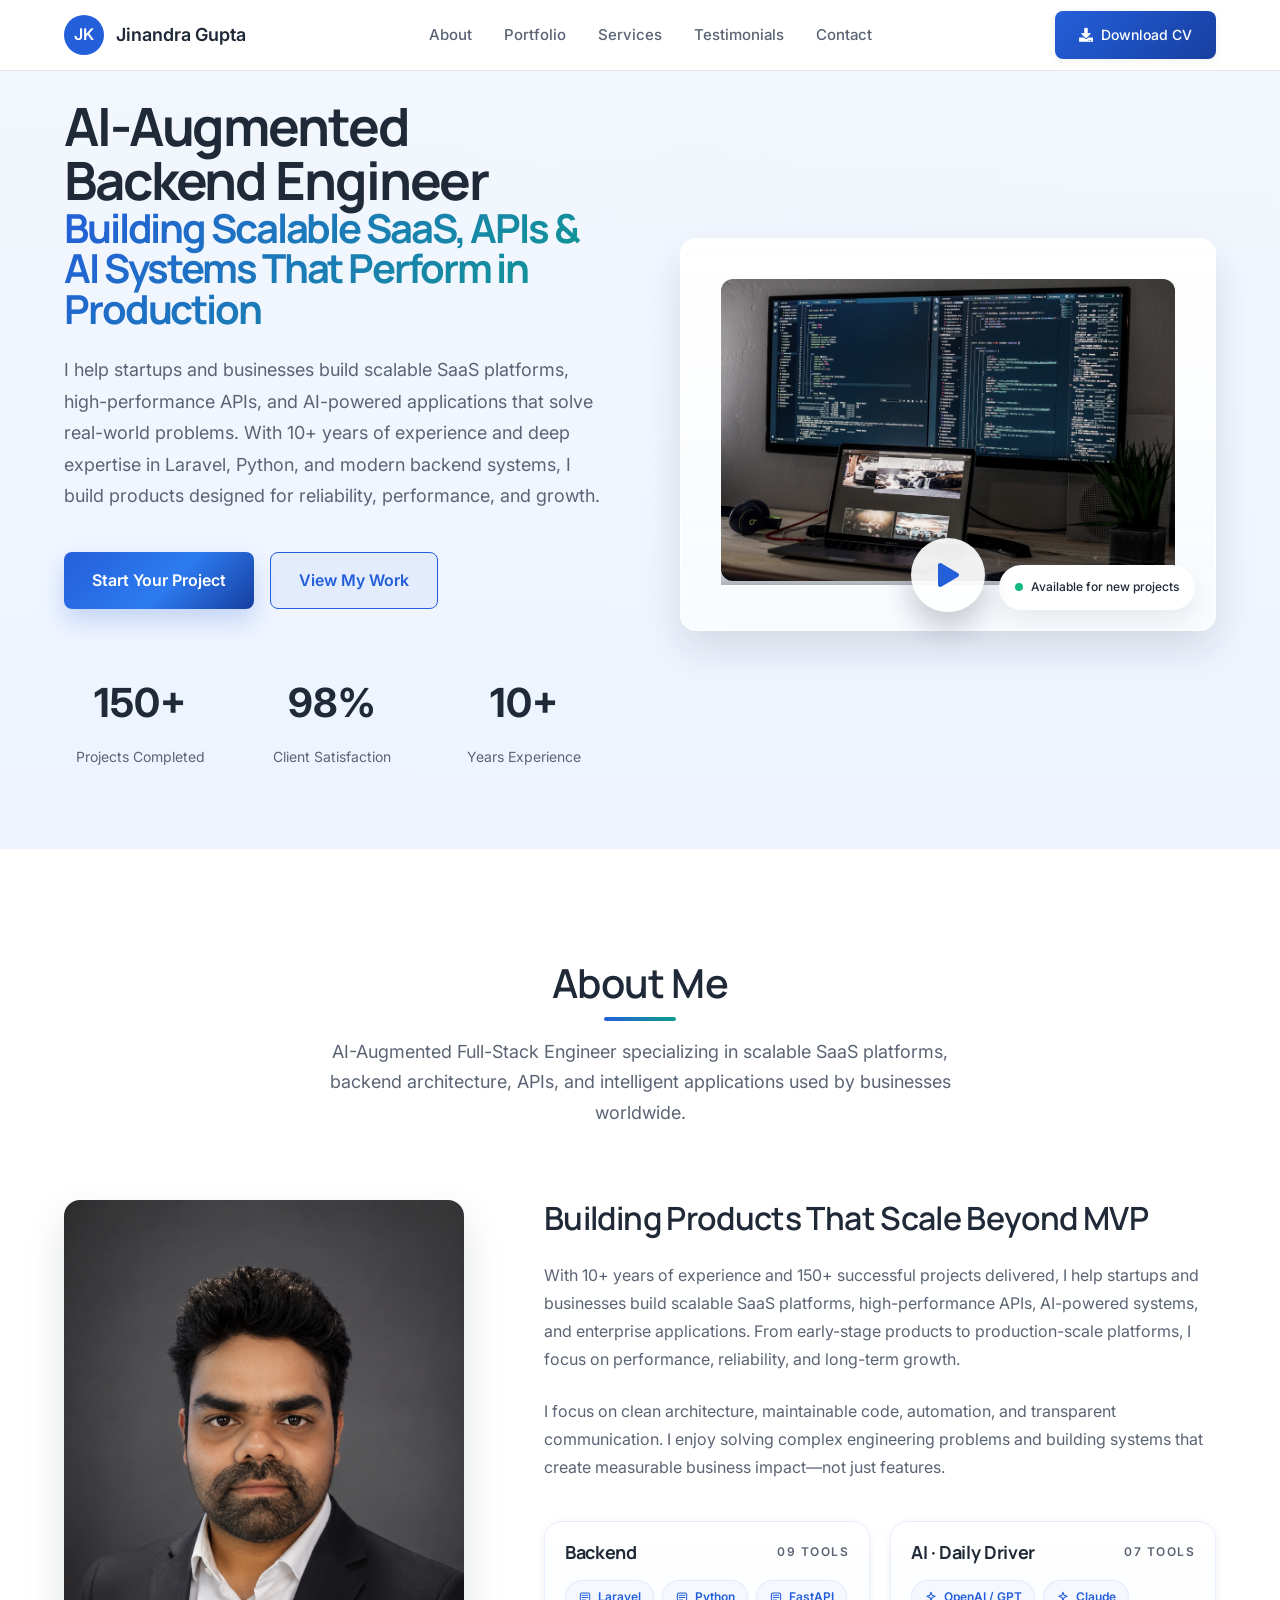
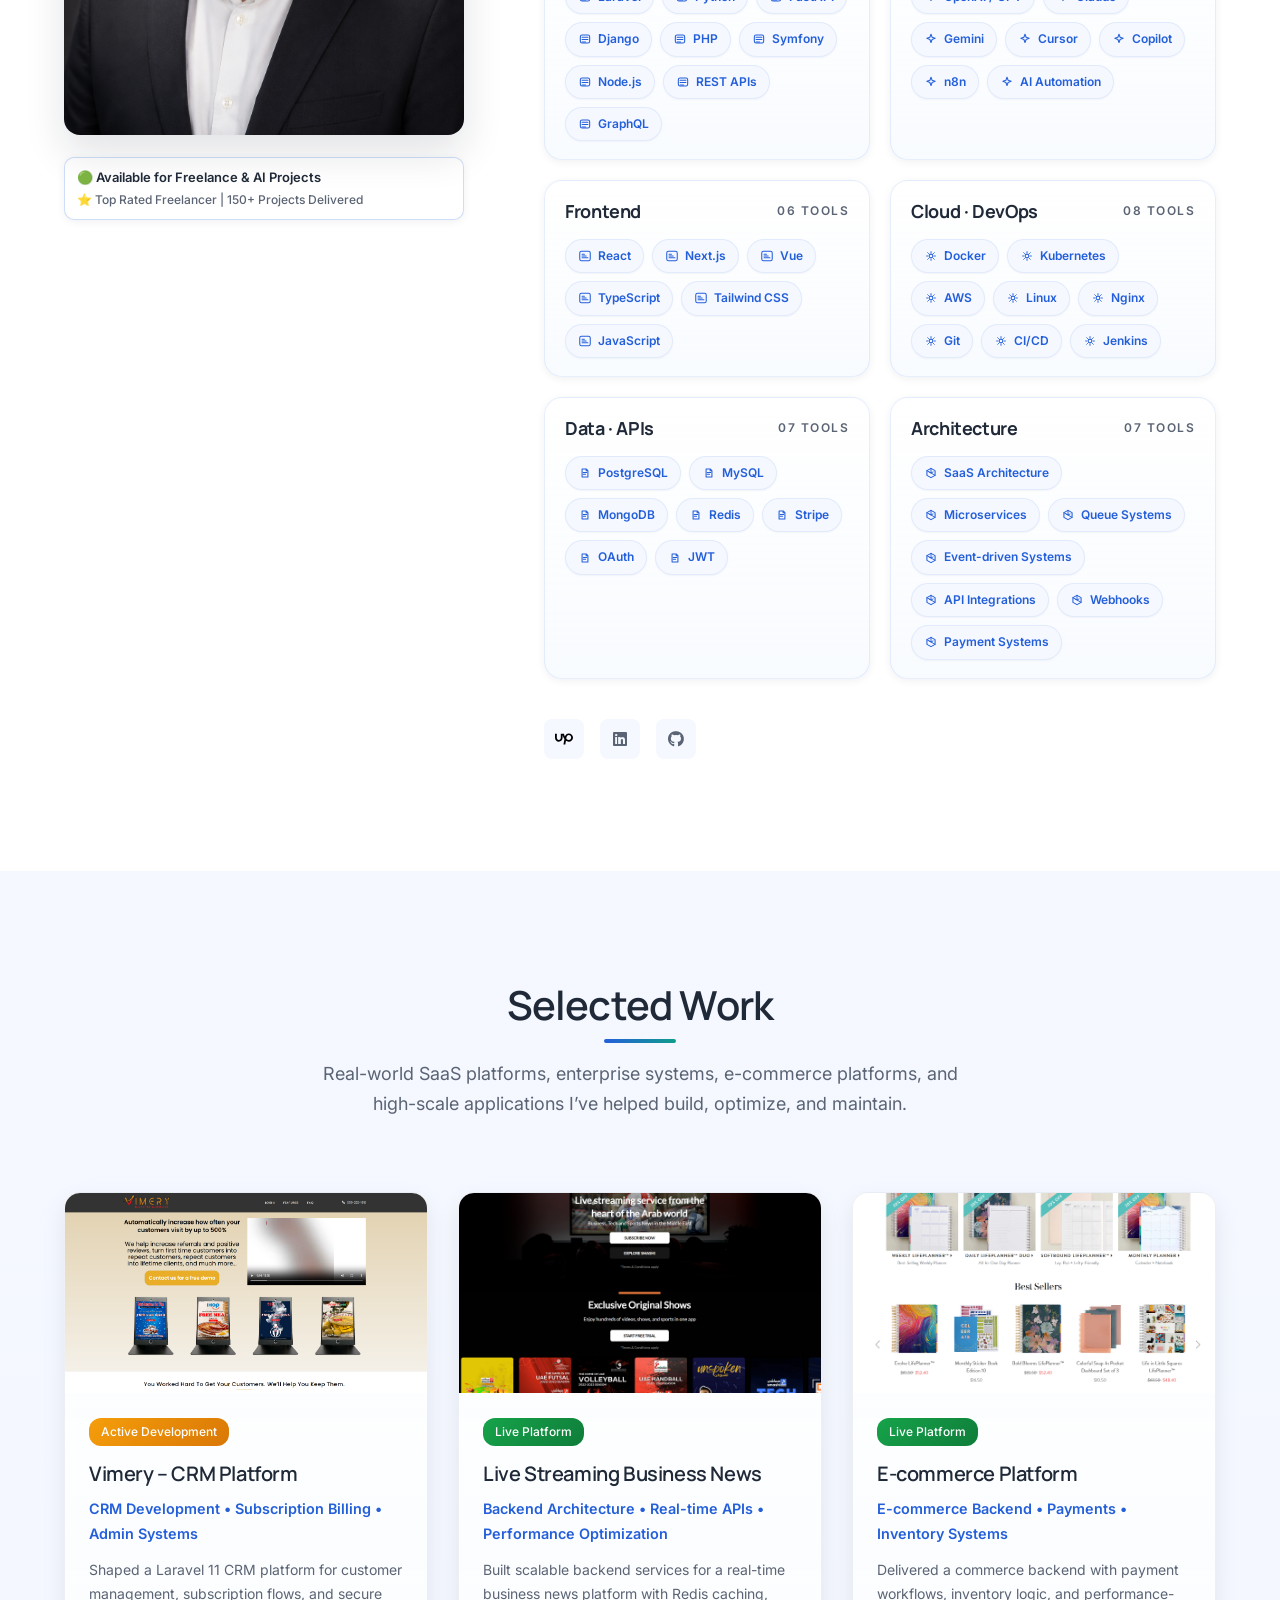
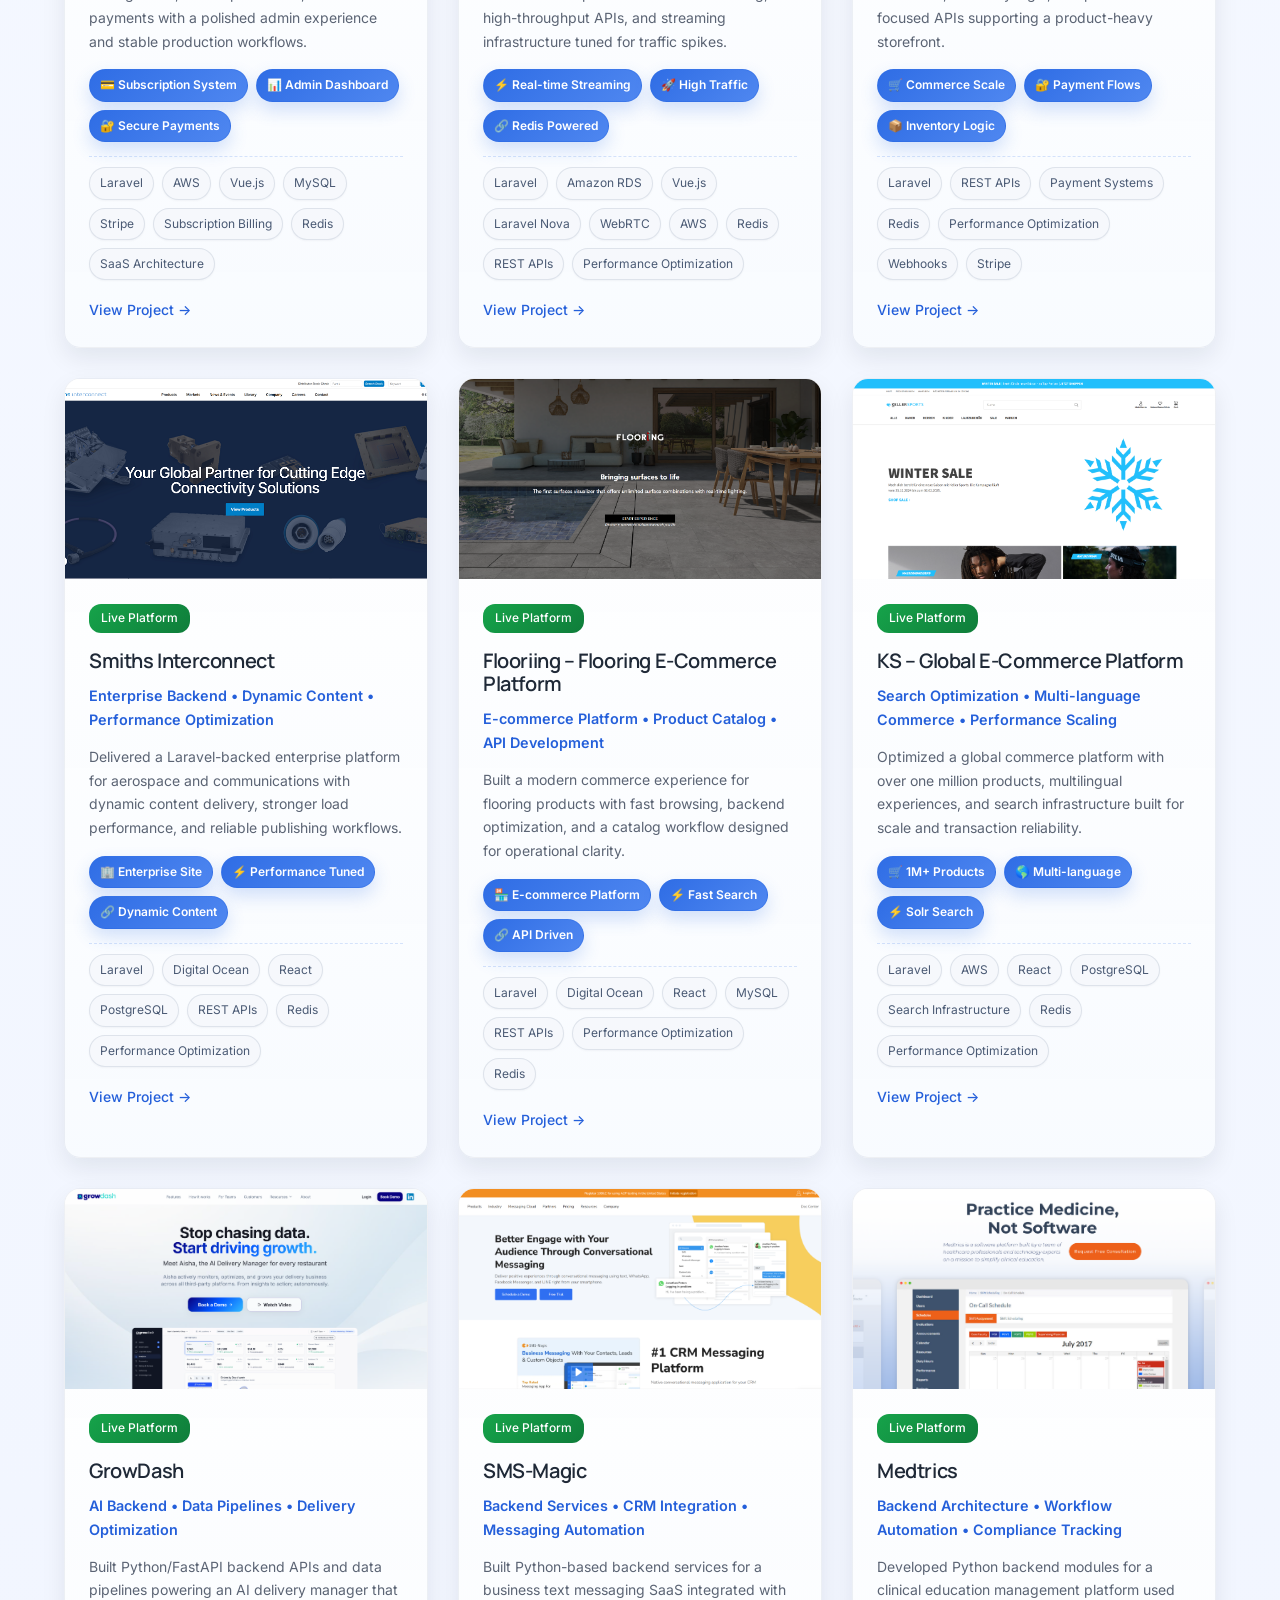
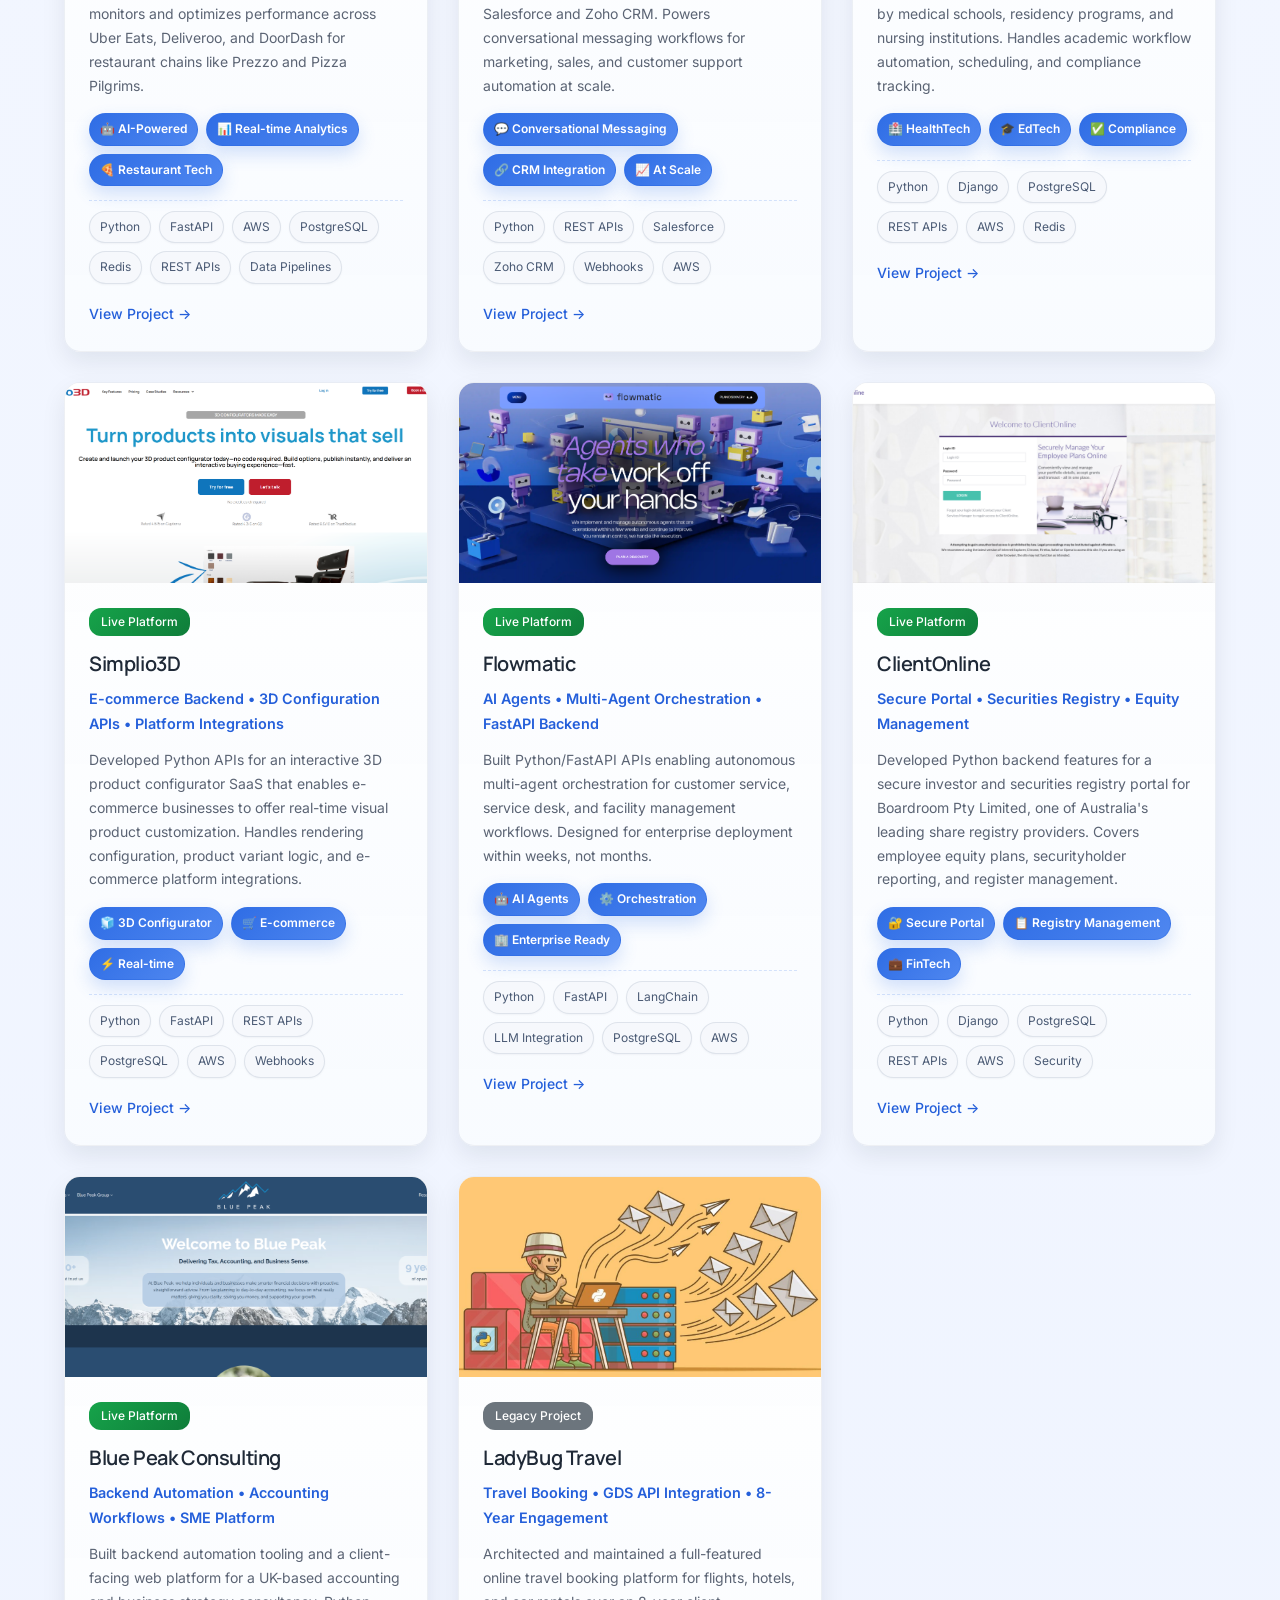
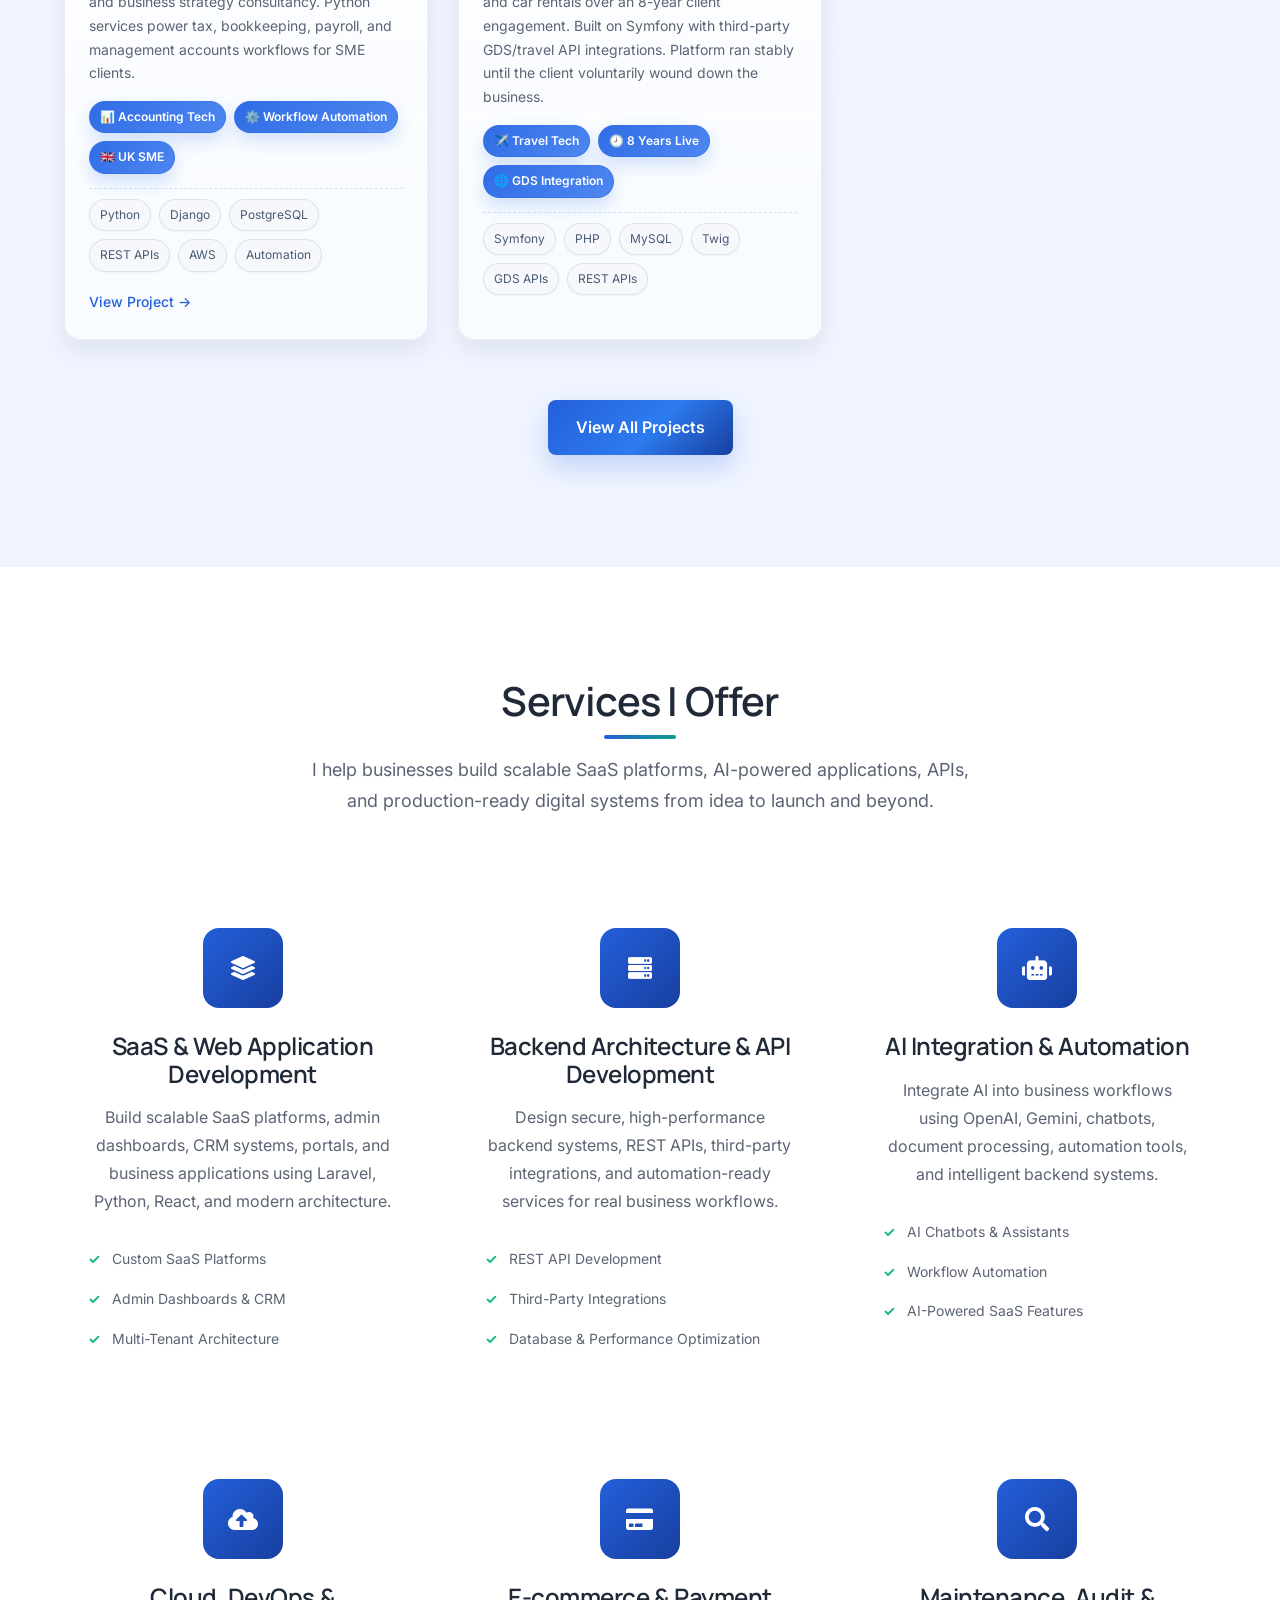
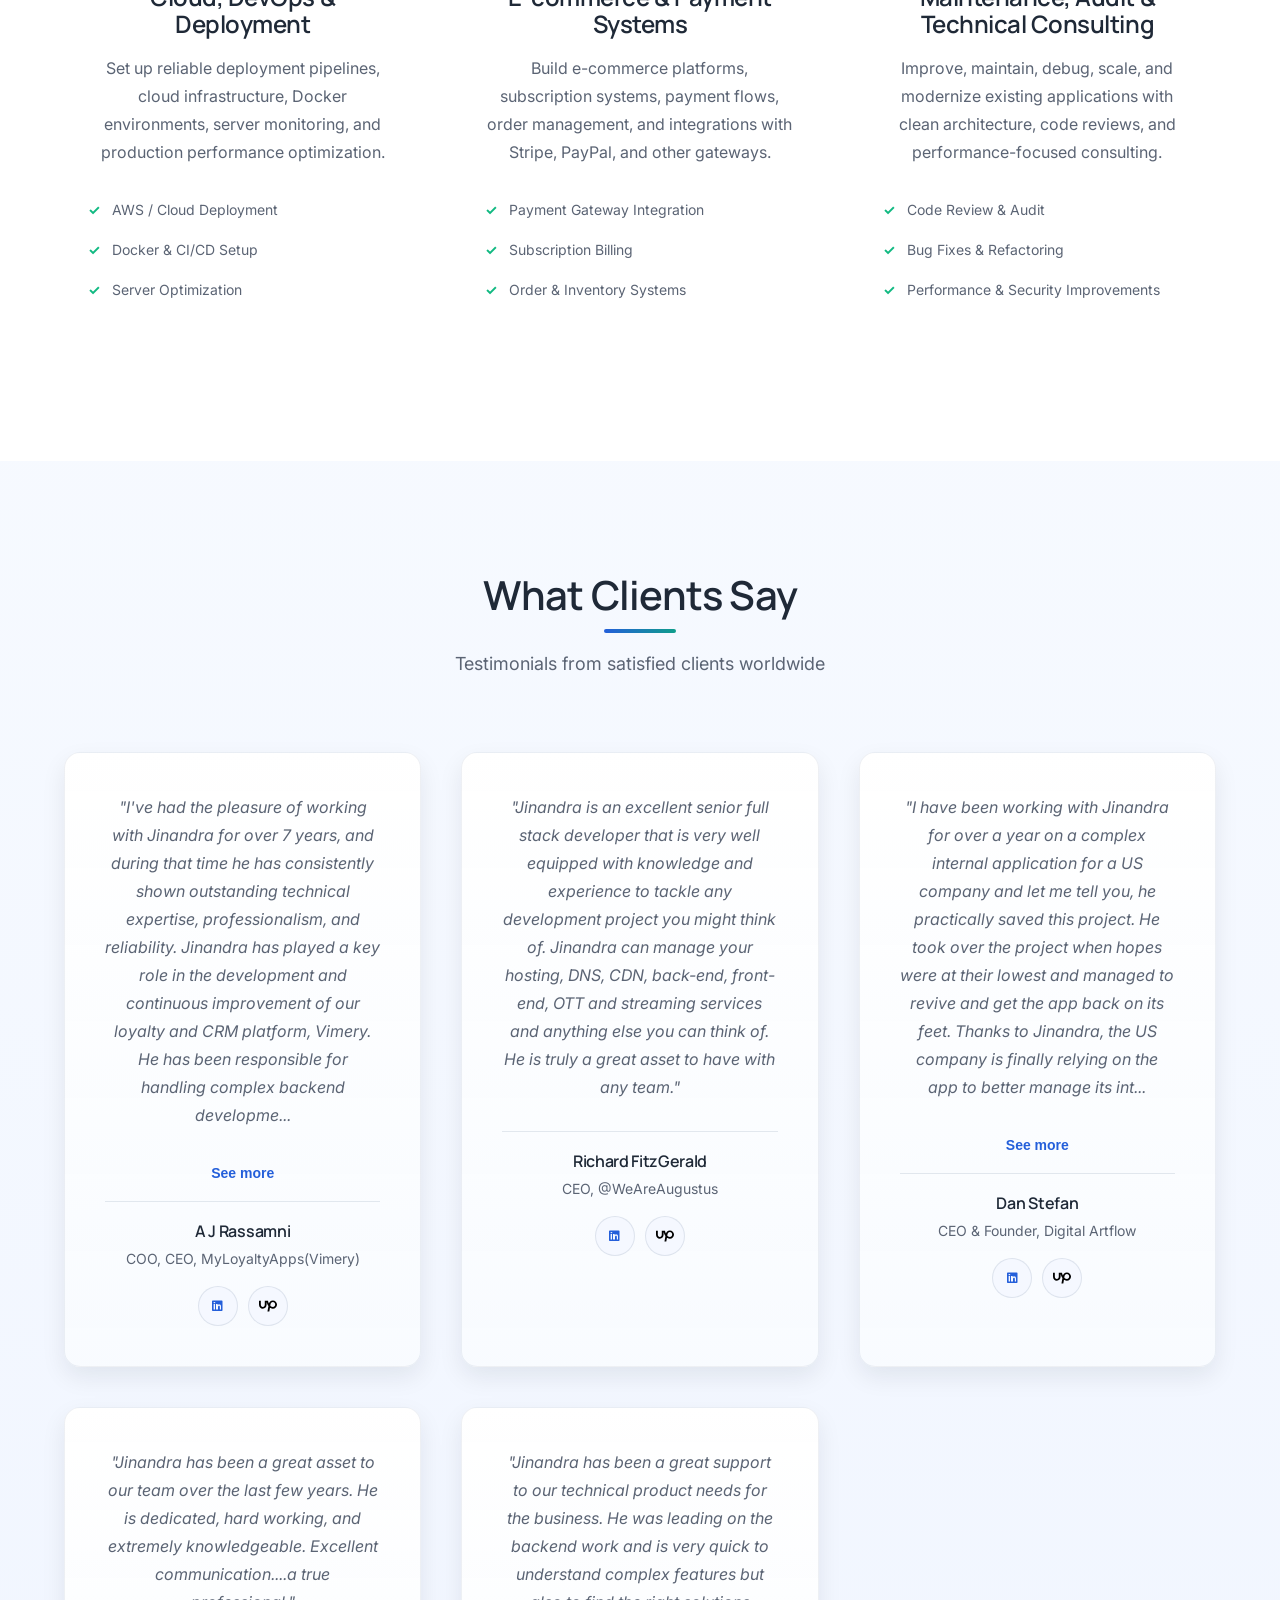
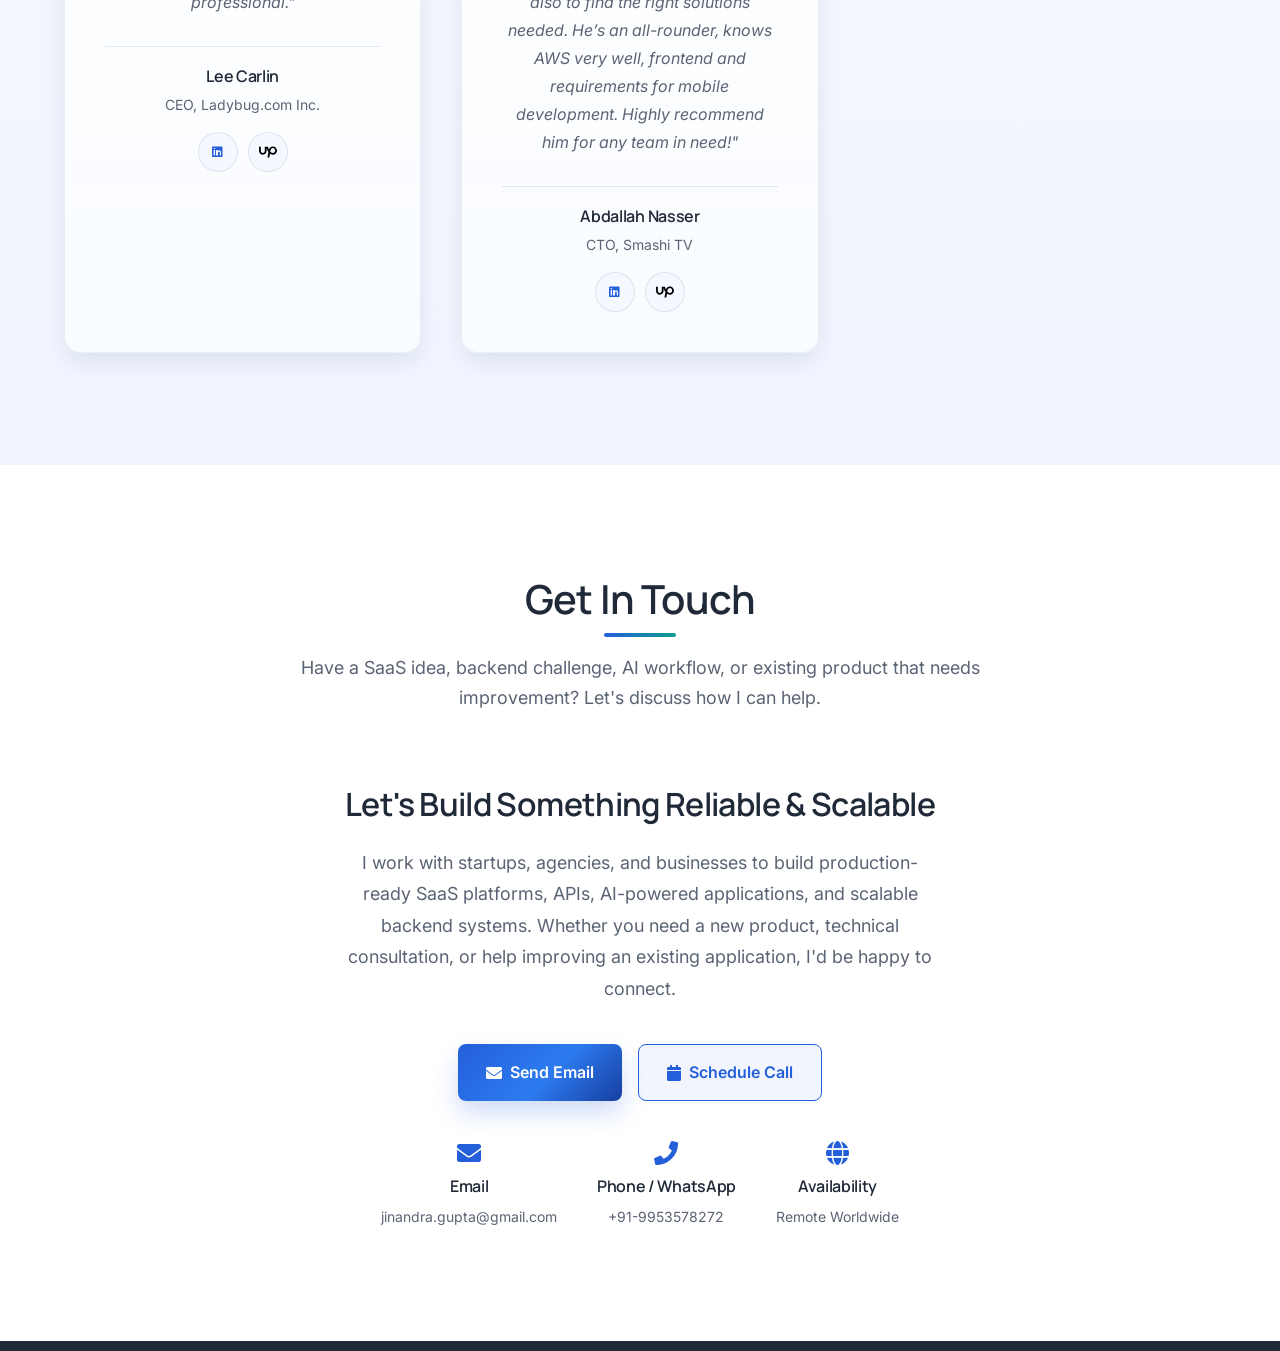
==== commit fbb442c6: "some other changes" ====
--- a/index.html
+++ b/index.html
@@ -40,7 +40,7 @@
     <title>Jinandra Gupta | AI-Augmented Backend Engineer | Laravel, Python & SaaS Expert</title>
     
     <!-- Google Fonts -->
-    <link href="https://fonts.googleapis.com/css2?family=Inter:wght@300;400;500;600;700;800&display=swap" rel="stylesheet">
+    <link href="https://fonts.googleapis.com/css2?family=Inter:wght@300;400;500;600;700;800&family=Manrope:wght@400;500;600;700;800&display=swap" rel="stylesheet">
     
     <!-- Font Awesome -->
     <link rel="stylesheet" href="https://cdnjs.cloudflare.com/ajax/libs/font-awesome/6.4.0/css/all.min.css">
@@ -122,7 +122,12 @@
             </div>
             <div class="hero-image">
                 <div class="hero-image-card">
-                    <img src="website_images/51df8d23thumbnail.jpeg" alt="Professional Laravel developer workspace" class="workspace-img">
+                    <a href="https://www.youtube.com/watch?v=vxniXHWfQ9w" target="_blank" rel="noopener" class="hero-video-trigger" id="hero-video-trigger" aria-label="Play introduction video">
+                        <img src="website_images/image-293.webp" alt="Watch Jinandra's introduction video" class="workspace-img">
+                        <span class="hero-video-play" aria-hidden="true">
+                            <i class="fas fa-play"></i>
+                        </span>
+                    </a>
                     <div class="availability-badge">
                         <div class="status-dot"></div>
                         <span>Available for new projects</span>
@@ -131,6 +136,29 @@
             </div>
         </div>
     </section>
+
+    <div class="video-modal" id="hero-video-modal" aria-hidden="true" role="dialog" aria-label="Introduction video" aria-modal="true">
+        <div class="video-modal-content">
+            <button type="button" class="video-modal-close" id="hero-video-close" aria-label="Close video">
+                <i class="fas fa-times"></i>
+            </button>
+            <div class="video-frame-wrap">
+                <iframe
+                    id="hero-video-iframe"
+                    title="Jinandra introduction video"
+                    src=""
+                    data-src="https://www.youtube.com/embed/vxniXHWfQ9w?si=K3_jzwkmIKQ6A4bb"
+                    loading="lazy"
+                    allow="accelerometer; autoplay; clipboard-write; encrypted-media; gyroscope; picture-in-picture; web-share"
+                    referrerpolicy="strict-origin-when-cross-origin"
+                    allowfullscreen>
+                </iframe>
+            </div>
+            <a href="https://www.youtube.com/watch?v=vxniXHWfQ9w" target="_blank" rel="noopener" class="video-modal-fallback-link">
+                Open on YouTube
+            </a>
+        </div>
+    </div>
 
     <!-- About Section -->
     <section id="about" class="about">
--- a/css/style.css
+++ b/css/style.css
@@ -11,23 +11,31 @@
 
 body {
     font-family: 'Inter', sans-serif;
-    line-height: 1.6;
-    color: #333;
-    background-color: #f8fafc;
+    line-height: 1.7;
+    color: #1f2937;
+    background:
+        radial-gradient(circle at top left, rgba(47, 109, 229, 0.10), transparent 34%),
+        radial-gradient(circle at top right, rgba(20, 184, 166, 0.08), transparent 28%),
+        linear-gradient(180deg, #f7faff 0%, #eef4ff 100%);
     font-size: 16px;
 }
 
 /* Color Variables */
 :root {
-    --primary-blue: #4285f4;
-    --primary-text: #333;
-    --secondary-text: #666;
-    --light-text: #999;
-    --light-bg: #f8fafc;
+    --primary-blue: #245fda;
+    --primary-blue-dark: #173fa0;
+    --accent-teal: #0f9d8b;
+    --primary-text: #1f2937;
+    --secondary-text: #5b6474;
+    --light-text: #8a94a6;
+    --light-bg: #f5f8ff;
+    --surface: #ffffff;
+    --surface-soft: #f8fbff;
     --white: #ffffff;
-    --border: #e2e8f0;
-    --shadow: 0 4px 6px -1px rgba(0, 0, 0, 0.1);
-    --shadow-lg: 0 10px 15px -3px rgba(0, 0, 0, 0.1);
+    --border: rgba(148, 163, 184, 0.24);
+    --shadow-sm: 0 2px 8px rgba(15, 23, 42, 0.06);
+    --shadow: 0 10px 25px rgba(15, 23, 42, 0.08);
+    --shadow-lg: 0 18px 40px rgba(15, 23, 42, 0.12);
 }
 
 .container {
@@ -38,14 +46,16 @@
 
 /* Typography */
 h1, h2, h3, h4, h5, h6 {
+    font-family: 'Manrope', sans-serif;
     font-weight: 600;
     line-height: 1.2;
     color: var(--primary-text);
-}
-
-h1 { font-size: 3rem; }
-h2 { font-size: 2.5rem; }
-h3 { font-size: 1.5rem; }
+    letter-spacing: -0.02em;
+}
+
+h1 { font-size: 3rem; line-height: 1.05; }
+h2 { font-size: 2.5rem; line-height: 1.1; }
+h3 { font-size: 1.5rem; line-height: 1.15; }
 
 p {
     color: var(--secondary-text);
@@ -58,7 +68,9 @@
     position: fixed;
     top: 0;
     width: 100%;
-    background: var(--white);
+    background: rgba(255, 255, 255, 0.88);
+    -webkit-backdrop-filter: blur(14px);
+    backdrop-filter: blur(14px);
     border-bottom: 1px solid var(--border);
     z-index: 1000;
     padding: 0;
@@ -135,28 +147,32 @@
 }
 
 .btn-download {
-    background: var(--primary-blue);
+    background: linear-gradient(135deg, var(--primary-blue) 0%, var(--primary-blue-dark) 100%);
     color: white;
+    box-shadow: var(--shadow-sm);
 }
 
 .btn-download:hover {
-    background: #3367d6;
+    transform: translateY(-1px);
+    box-shadow: var(--shadow);
 }
 
 .btn-primary {
-    background: var(--primary-blue);
+    background: linear-gradient(135deg, var(--primary-blue) 0%, #2d7bf0 55%, var(--primary-blue-dark) 100%);
     color: white;
     padding: 14px 28px;
     font-size: 16px;
     font-weight: 600;
+    box-shadow: 0 12px 24px rgba(36, 95, 218, 0.22);
 }
 
 .btn-primary:hover {
-    background: #3367d6;
+    transform: translateY(-2px);
+    box-shadow: 0 16px 30px rgba(36, 95, 218, 0.28);
 }
 
 .btn-secondary {
-    background: transparent;
+    background: rgba(36, 95, 218, 0.06);
     color: var(--primary-blue);
     border: 1px solid var(--primary-blue);
     padding: 14px 28px;
@@ -165,7 +181,7 @@
 }
 
 .btn-secondary:hover {
-    background: var(--primary-blue);
+    background: rgba(36, 95, 218, 0.12);
     color: white;
 }
 
@@ -185,7 +201,7 @@
 
 /* Hero Section */
 .hero {
-    background: var(--light-bg);
+    background: linear-gradient(180deg, rgba(247, 250, 255, 0.85) 0%, rgba(238, 244, 255, 0.98) 100%);
     padding: 30px 0 80px;
 }
 
@@ -202,7 +218,8 @@
 .hero-title {
     font-size: 3.3rem;
     font-weight: 700;
-    line-height: 1.1;
+    line-height: 1.02;
+    letter-spacing: -0.04em;
     margin-bottom: 24px;
 }
 
@@ -214,14 +231,18 @@
 .title-highlight {
     display: block;
     font-size: 2.50rem !important;
-    color: var(--primary-blue);
+    color: transparent;
+    background: linear-gradient(135deg, var(--primary-blue) 0%, var(--accent-teal) 100%);
+    -webkit-background-clip: text;
+    background-clip: text;
 }
 
 .hero-description {
     font-size: 18px;
     color: var(--secondary-text);
     margin-bottom: 40px;
-    line-height: 1.6;
+    line-height: 1.75;
+    max-width: 640px;
 }
 
 .hero-buttons {
@@ -258,17 +279,65 @@
 }
 
 .hero-image-card {
-    background: white;
+    background: linear-gradient(180deg, rgba(255, 255, 255, 0.96) 0%, rgba(248, 251, 255, 0.92) 100%);
     border-radius: 16px;
     padding: 40px;
     box-shadow: var(--shadow-lg);
+    border: 1px solid rgba(255, 255, 255, 0.8);
     position: relative;
+}
+
+.hero-video-trigger {
+    border: 0;
+    background: transparent;
+    padding: 0;
+    margin: 0;
+    width: 100%;
+    position: relative;
+    border-radius: 12px;
+    overflow: hidden;
+    cursor: pointer;
+}
+
+.hero-video-trigger::after {
+    content: '';
+    position: absolute;
+    inset: 0;
+    background: linear-gradient(180deg, rgba(15, 23, 42, 0.08), rgba(15, 23, 42, 0.32));
+    transition: opacity 0.25s ease;
+}
+
+.hero-video-trigger:hover::after {
+    opacity: 0.88;
 }
 
 .workspace-img {
     width: 100%;
     height: auto;
     border-radius: 12px;
+}
+
+.hero-video-play {
+    position: absolute;
+    left: 50%;
+    top: 50%;
+    transform: translate(-50%, -50%);
+    width: 74px;
+    height: 74px;
+    border-radius: 50%;
+    background: rgba(255, 255, 255, 0.92);
+    color: var(--primary-blue);
+    display: inline-flex;
+    align-items: center;
+    justify-content: center;
+    font-size: 24px;
+    box-shadow: 0 16px 30px rgba(15, 23, 42, 0.22);
+    z-index: 2;
+    transition: transform 0.25s ease;
+}
+
+.hero-video-trigger:hover .hero-video-play {
+    transform: translate(-50%, -50%) scale(1.06);
 }
 
 .availability-badge {
@@ -293,15 +362,91 @@
     border-radius: 50%;
 }
 
+.video-modal {
+    position: fixed;
+    inset: 0;
+    background: rgba(2, 6, 23, 0.75);
+    display: none;
+    align-items: center;
+    justify-content: center;
+    padding: 24px;
+    z-index: 3000;
+}
+
+.video-modal.active {
+    display: flex;
+}
+
+.video-modal-content {
+    width: min(980px, 100%);
+    position: relative;
+}
+
+.video-modal-close {
+    position: absolute;
+    top: -44px;
+    right: 0;
+    border: 0;
+    background: transparent;
+    color: #ffffff;
+    font-size: 24px;
+    cursor: pointer;
+}
+
+.video-frame-wrap {
+    position: relative;
+    width: 100%;
+    padding-top: 56.25%;
+    border-radius: 14px;
+    overflow: hidden;
+    background: #000;
+    box-shadow: var(--shadow-lg);
+}
+
+.video-frame-wrap iframe {
+    position: absolute;
+    inset: 0;
+    width: 100%;
+    height: 100%;
+    border: 0;
+}
+
+.video-modal-fallback-link {
+    display: inline-flex;
+    margin-top: 12px;
+    color: #ffffff;
+    text-decoration: underline;
+    font-size: 14px;
+    font-weight: 600;
+}
+
 /* About Section */
 .about {
-    background: var(--white);
-    padding: 100px 0;
+    background: var(--surface);
+    padding: 112px 0;
 }
 
 .section-header {
     text-align: center;
-    margin-bottom: 80px;
+    margin-bottom: 72px;
+}
+
+.section-title {
+    position: relative;
+    display: inline-block;
+    padding-bottom: 16px;
+}
+
+.section-title::after {
+    content: '';
+    position: absolute;
+    left: 50%;
+    bottom: 0;
+    width: 72px;
+    height: 4px;
+    transform: translateX(-50%);
+    border-radius: 999px;
+    background: linear-gradient(90deg, var(--primary-blue), var(--accent-teal));
 }
 
 .section-title {
@@ -314,8 +459,35 @@
 .section-subtitle {
     font-size: 18px;
     color: var(--secondary-text);
-    max-width: 600px;
+    max-width: 680px;
     margin: 0 auto;
+    line-height: 1.7;
+}
+
+section[id] {
+    opacity: 1;
+    transform: none;
+}
+
+section[id].is-visible {
+    opacity: 1;
+    transform: translateY(0);
+}
+
+section#home {
+    opacity: 1;
+    transform: none;
+}
+
+@media (prefers-reduced-motion: reduce) {
+    html {
+        scroll-behavior: auto;
+    }
+
+    section[id] {
+        opacity: 1;
+        transform: none;
+    }
 }
 
 .about-content {
@@ -370,7 +542,7 @@
     font-size: 16px;
     color: var(--secondary-text);
     margin-bottom: 24px;
-    line-height: 1.6;
+    line-height: 1.75;
 }
 
 .skills-grid {
@@ -383,7 +555,7 @@
 
 .skill-card {
     height: 100%;
-    background: linear-gradient(180deg, rgba(255, 255, 255, 0.72) 0%, rgba(248, 250, 255, 0.92) 100%);
+    background: linear-gradient(180deg, rgba(255, 255, 255, 0.82) 0%, rgba(248, 251, 255, 0.96) 100%);
     border: 1px solid rgba(62, 123, 233, 0.12);
     border-radius: 18px;
     padding: 20px 20px 18px;
@@ -493,8 +665,8 @@
 
 /* Portfolio Section */
 .portfolio {
-    background: var(--light-bg);
-    padding: 100px 0;
+    background: linear-gradient(180deg, rgba(245, 248, 255, 0.96) 0%, rgba(239, 244, 255, 1) 100%);
+    padding: 112px 0;
 }
 
 .portfolio-grid {
@@ -505,10 +677,11 @@
 }
 
 .portfolio-item {
-    background: white;
+    background: linear-gradient(180deg, rgba(255, 255, 255, 0.98) 0%, rgba(248, 251, 255, 0.96) 100%);
     border-radius: 16px;
     overflow: hidden;
     box-shadow: var(--shadow);
+    border: 1px solid rgba(148, 163, 184, 0.16);
     transition: transform 0.3s ease;
 }
 
@@ -533,7 +706,7 @@
 
 .portfolio-status {
     display: inline-block;
-    background: #10b981;
+    background: linear-gradient(135deg, #16a34a 0%, #0f7d3a 100%);
     color: white;
     padding: 4px 12px;
     border-radius: 12px;
@@ -543,7 +716,7 @@
 }
 
 .portfolio-status.in-progress {
-    background: #f59e0b;
+    background: linear-gradient(135deg, #f59e0b 0%, #d97706 100%);
 }
 
 .portfolio-content h3 {
@@ -564,7 +737,7 @@
     font-size: 14px;
     color: var(--secondary-text);
     margin-bottom: 16px;
-    line-height: 1.5;
+    line-height: 1.7;
 }
 
 .project-stats {
@@ -630,8 +803,8 @@
 
 /* Services Section */
 .services {
-    background: var(--white);
-    padding: 100px 0;
+    background: var(--surface);
+    padding: 112px 0;
 }
 
 .services-grid {
@@ -648,7 +821,7 @@
 .service-icon {
     width: 80px;
     height: 80px;
-    background: var(--primary-blue);
+    background: linear-gradient(135deg, var(--primary-blue) 0%, var(--primary-blue-dark) 100%);
     border-radius: 16px;
     display: flex;
     align-items: center;
@@ -669,7 +842,7 @@
     font-size: 16px;
     color: var(--secondary-text);
     margin-bottom: 24px;
-    line-height: 1.6;
+    line-height: 1.75;
 }
 
 .service-features {
@@ -695,8 +868,8 @@
 
 /* Testimonials Section */
 .testimonials {
-    background: var(--light-bg);
-    padding: 100px 0;
+    background: linear-gradient(180deg, rgba(247, 250, 255, 0.88) 0%, rgba(240, 245, 255, 1) 100%);
+    padding: 112px 0;
 }
 
 .testimonials-grid {
@@ -706,16 +879,17 @@
 }
 
 .testimonial-item {
-    background: white;
+    background: linear-gradient(180deg, rgba(255, 255, 255, 0.98) 0%, rgba(248, 251, 255, 0.95) 100%);
     padding: 40px;
     border-radius: 16px;
     box-shadow: var(--shadow);
+    border: 1px solid rgba(148, 163, 184, 0.16);
     text-align: center;
 }
 
 .testimonial-content p {
     font-size: 16px;
-    line-height: 1.6;
+    line-height: 1.75;
     color: var(--secondary-text);
     margin-bottom: 30px;
     font-style: italic;
@@ -768,6 +942,12 @@
 .testimonial-source-link:hover {
     transform: translateY(-1px);
     border-color: var(--primary-blue);
+}
+
+.testimonial-item:hover,
+.portfolio-item:hover,
+.skill-card:hover {
+    border-color: rgba(36, 95, 218, 0.24);
 }
 
 .testimonials-carousel-controls {
@@ -814,7 +994,7 @@
 /* Contact Section */
 .contact {
     background: var(--white);
-    padding: 100px 0;
+    padding: 112px 0;
 }
 
 .contact-content {
@@ -834,7 +1014,7 @@
     font-size: 18px;
     color: var(--secondary-text);
     margin-bottom: 40px;
-    line-height: 1.6;
+    line-height: 1.75;
 }
 
 .contact-buttons {
@@ -889,7 +1069,45 @@
 
 /* Responsive Design */
 @media (max-width: 768px) {
+    section#portfolio {
+        opacity: 1;
+        transform: none;
+    }
+
     .nav-menu {
+        display: none;
+        position: absolute;
+        top: 70px;
+        left: 0;
+        right: 0;
+        background: var(--white);
+        border-top: 1px solid var(--border);
+        box-shadow: 0 12px 24px rgba(15, 23, 42, 0.08);
+        flex-direction: column;
+        gap: 0;
+        padding: 10px 0;
+        z-index: 999;
+    }
+
+    .nav-menu.active {
+        display: flex;
+    }
+
+    .nav-item {
+        width: 100%;
+    }
+
+    .nav-link {
+        display: block;
+        width: 100%;
+        padding: 12px 24px;
+    }
+
+    .nav-link:hover {
+        background: #f3f6fc;
+    }
+
+    .nav-cta {
         display: none;
     }
     
@@ -905,6 +1123,26 @@
     
     .hero-title {
         font-size: 2.5rem;
+        line-height: 1.08;
+    }
+
+    .hero-image-card {
+        padding: 22px;
+    }
+
+    .hero-video-play {
+        width: 62px;
+        height: 62px;
+        font-size: 20px;
+    }
+
+    .video-modal {
+        padding: 14px;
+    }
+
+    .video-modal-close {
+        top: -38px;
+        font-size: 22px;
     }
     
     .hero-stats {
@@ -916,6 +1154,14 @@
         grid-template-columns: 1fr;
         gap: 60px;
         text-align: center;
+    }
+
+    .about,
+    .portfolio,
+    .services,
+    .testimonials,
+    .contact {
+        padding: 88px 0;
     }
 
     .skills-grid {
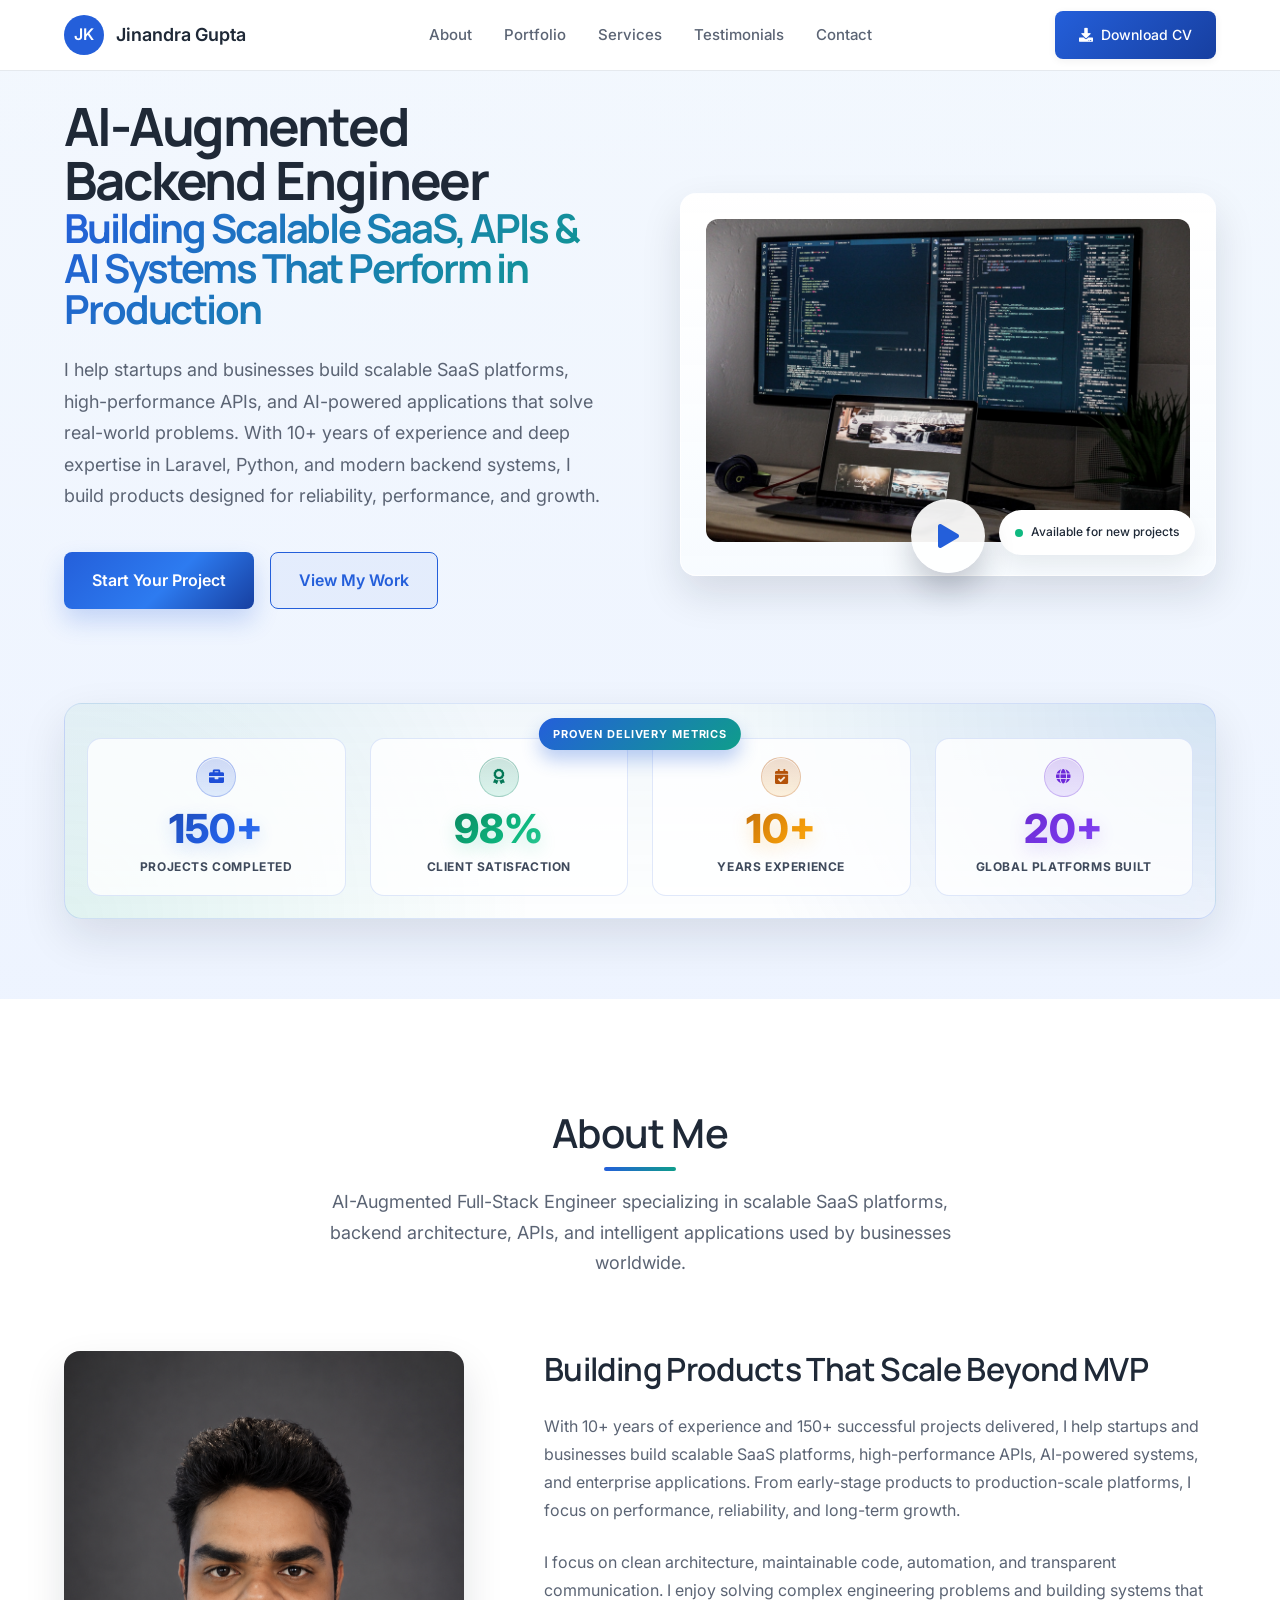
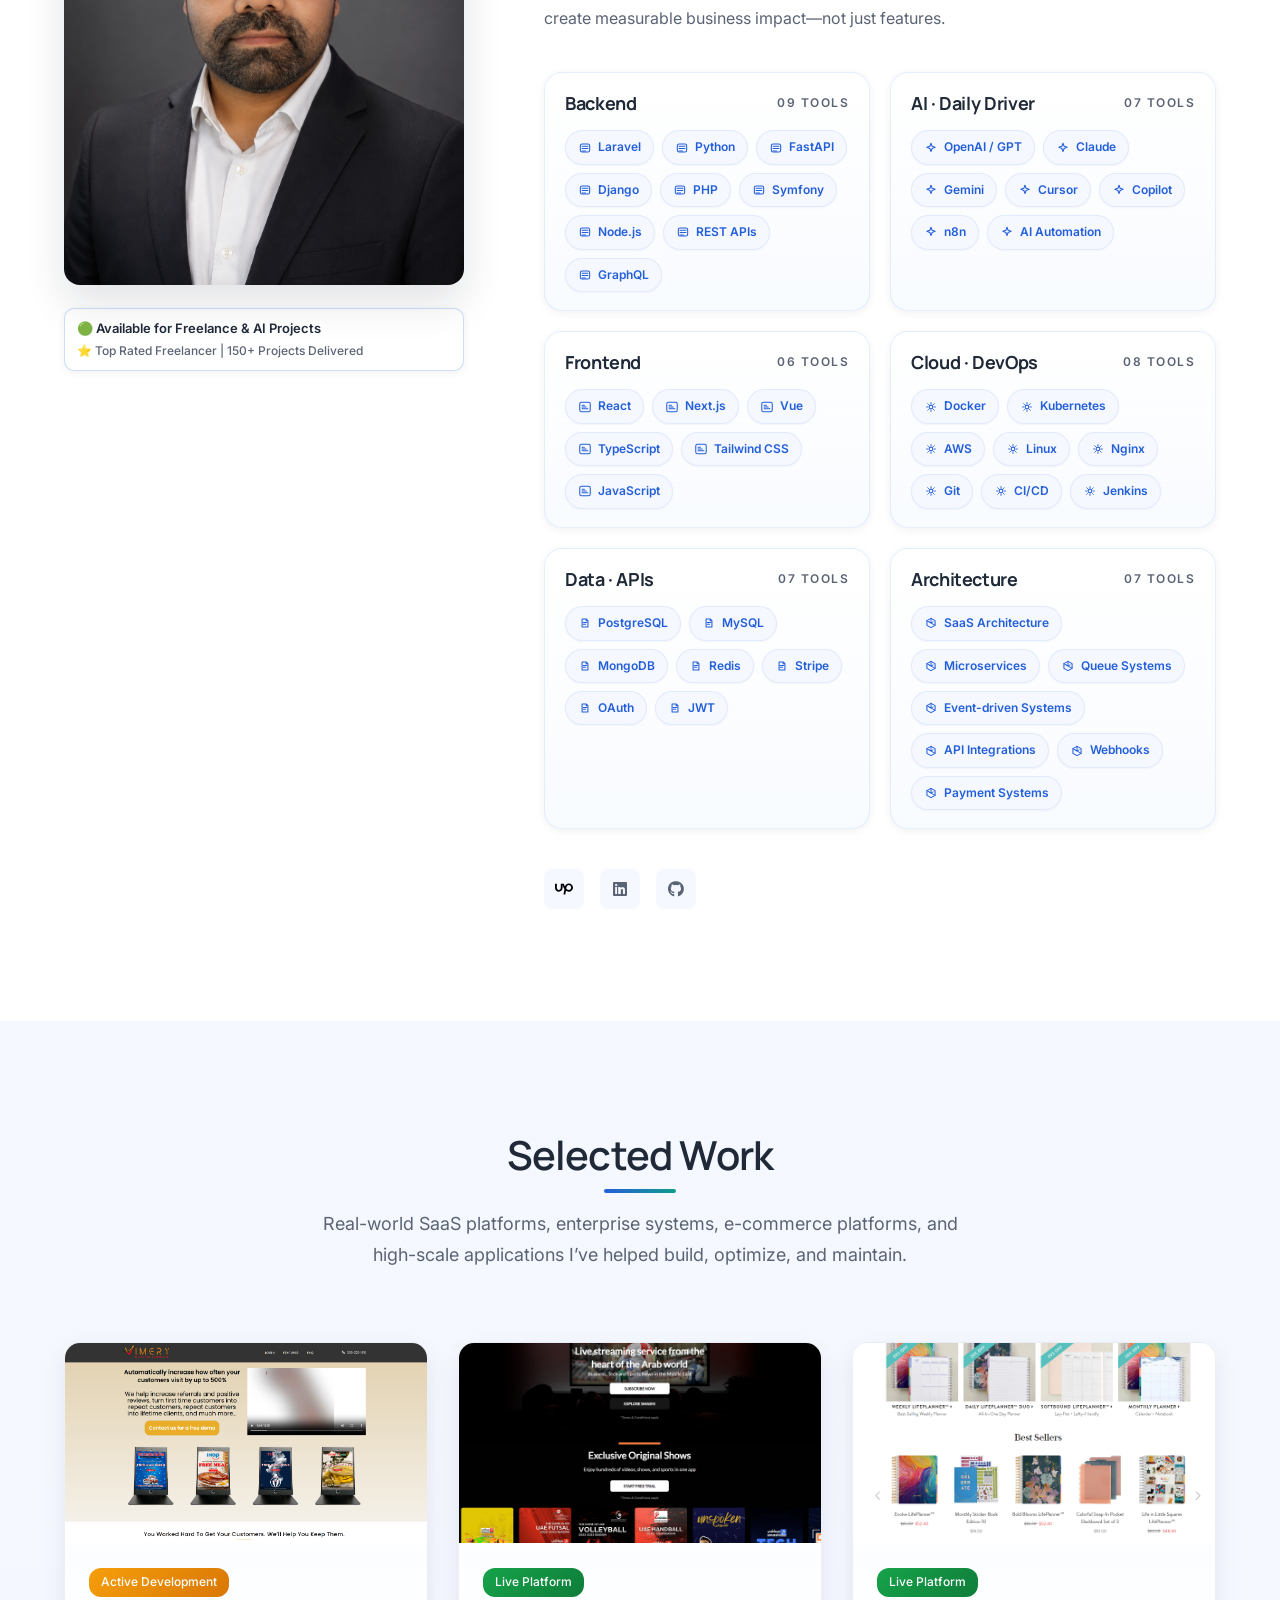
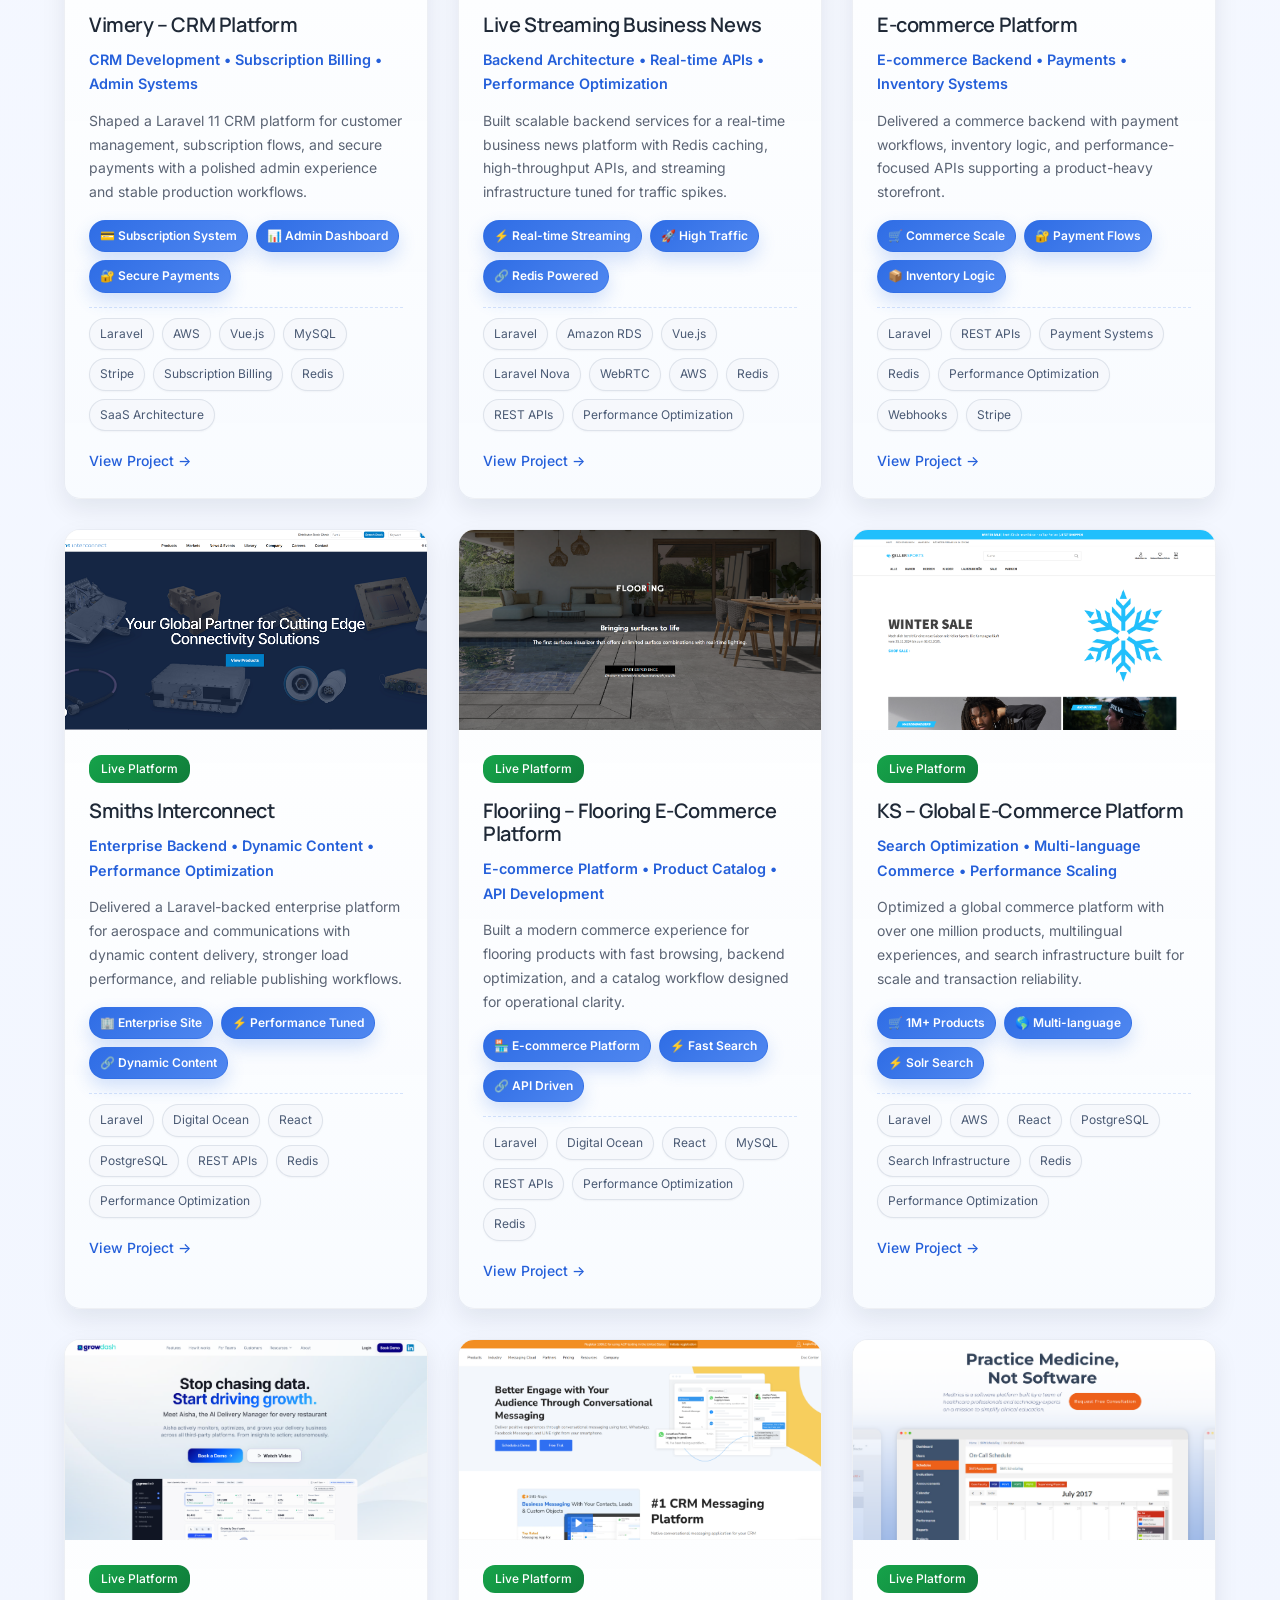
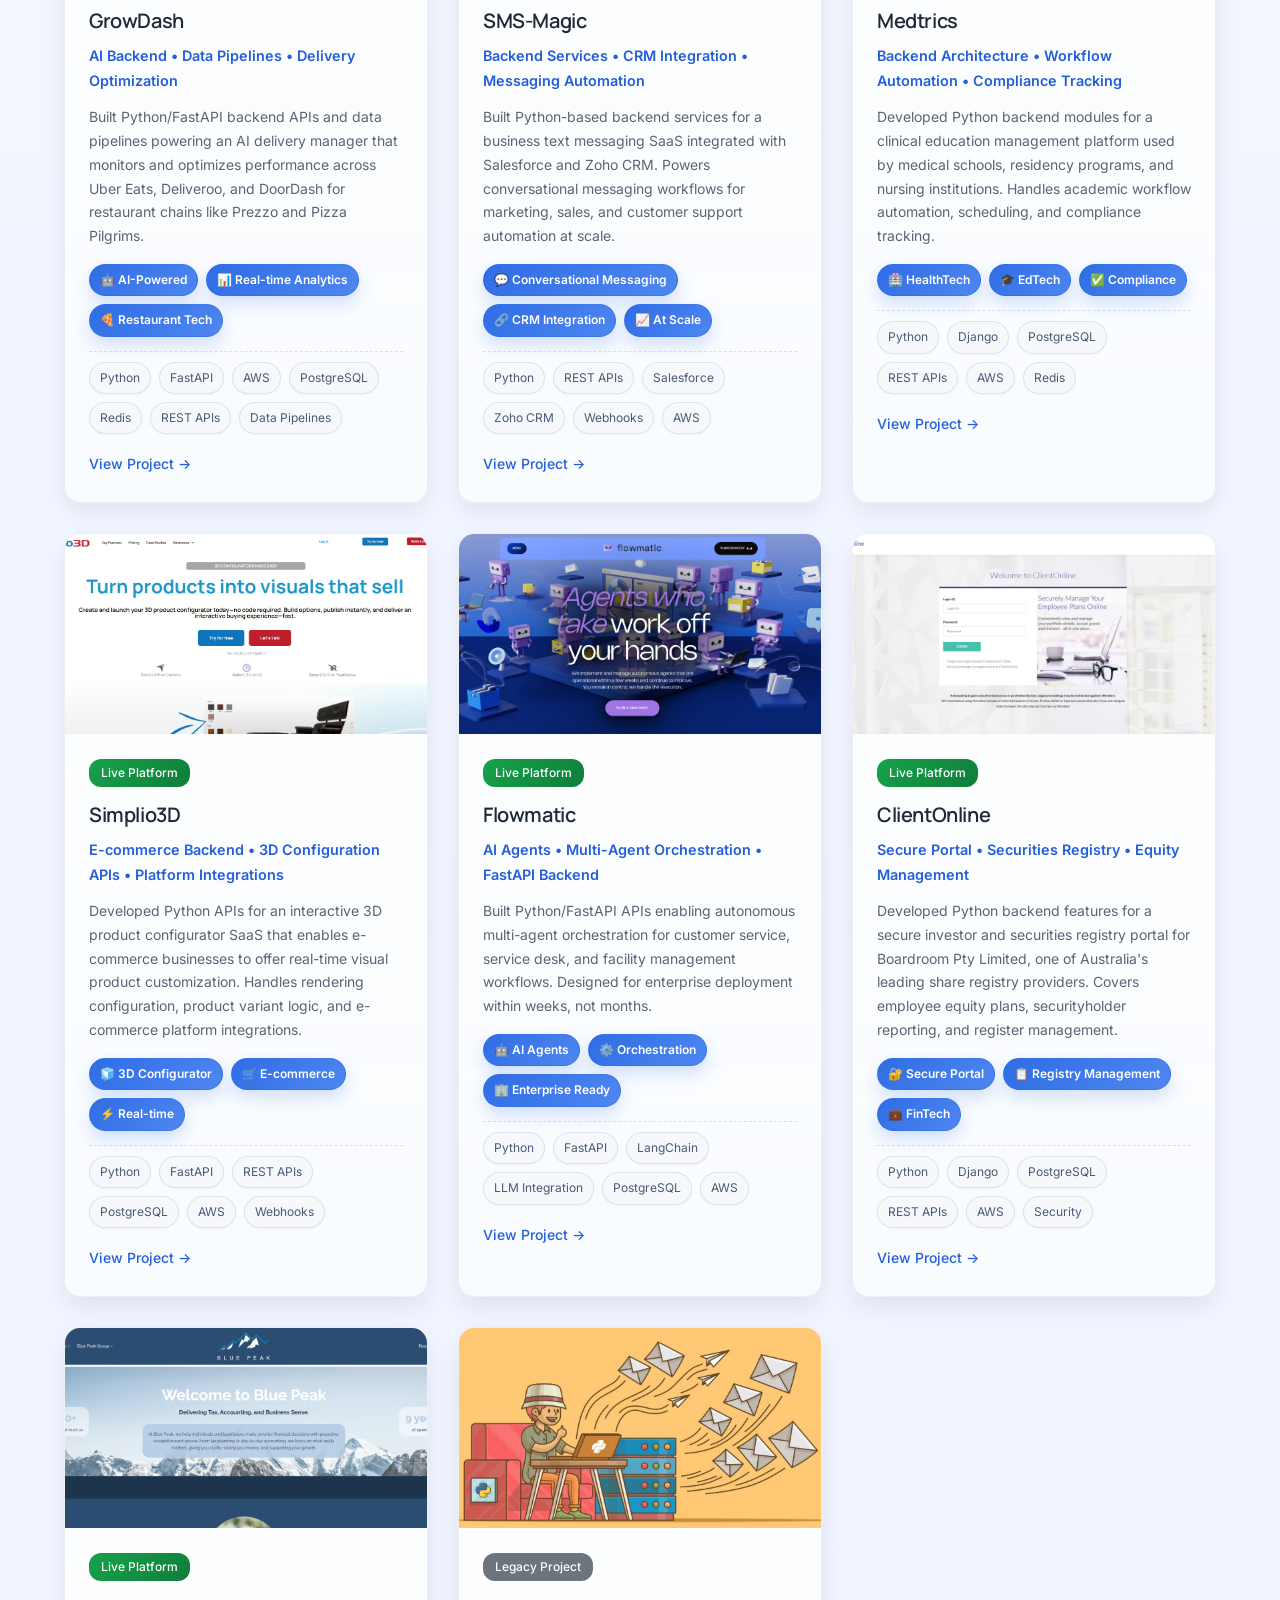
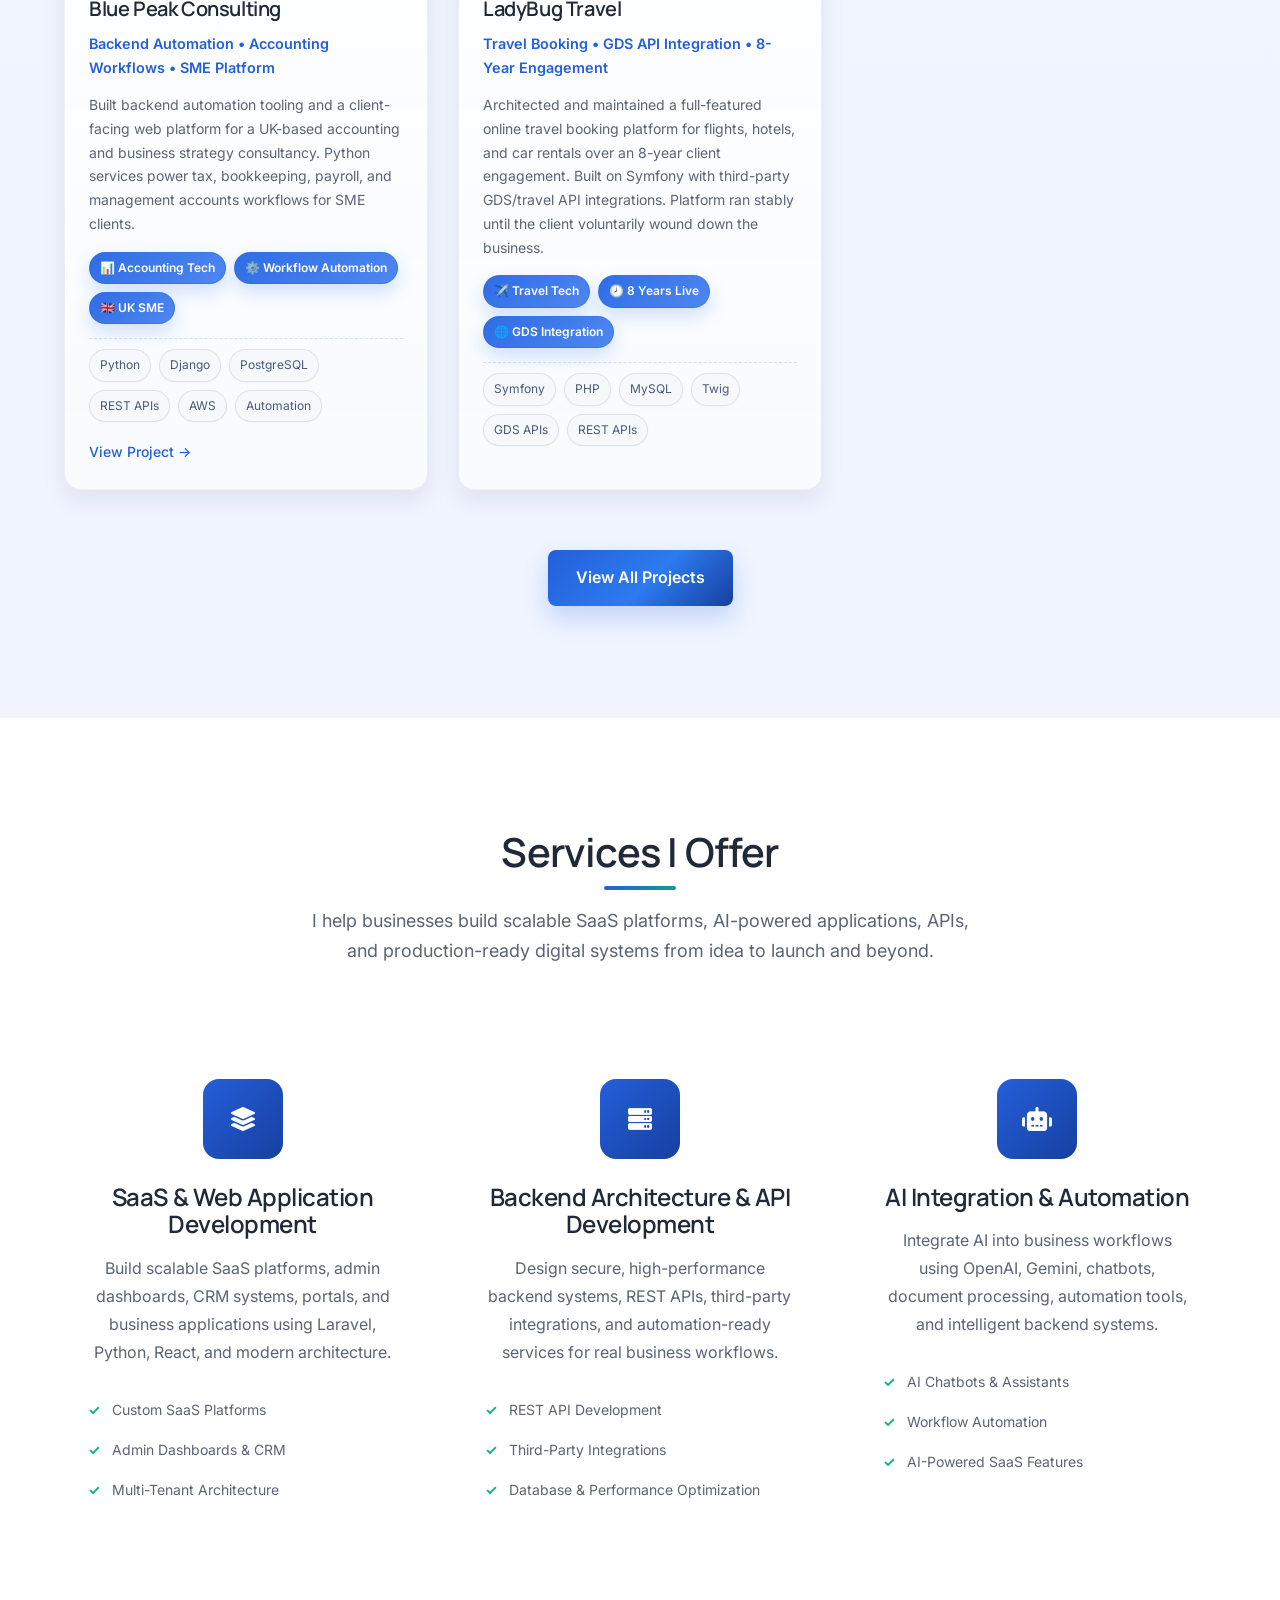
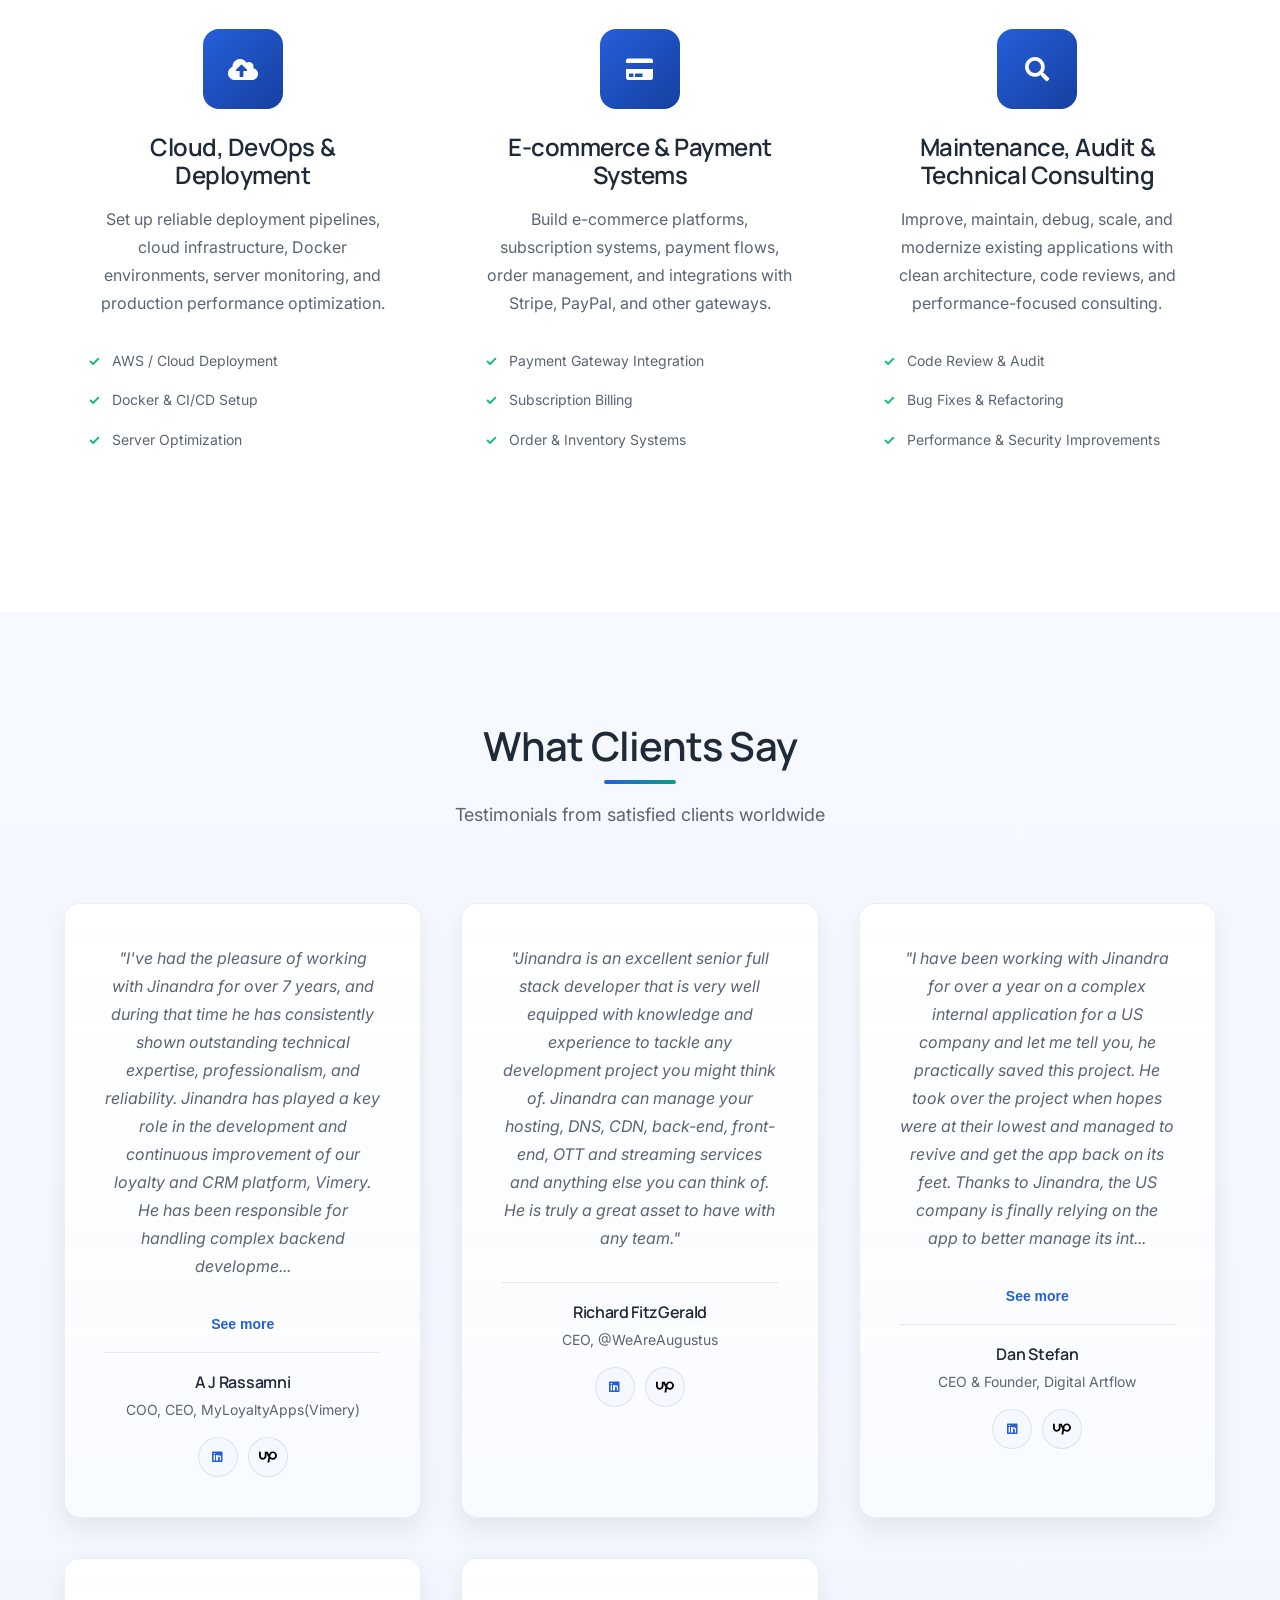
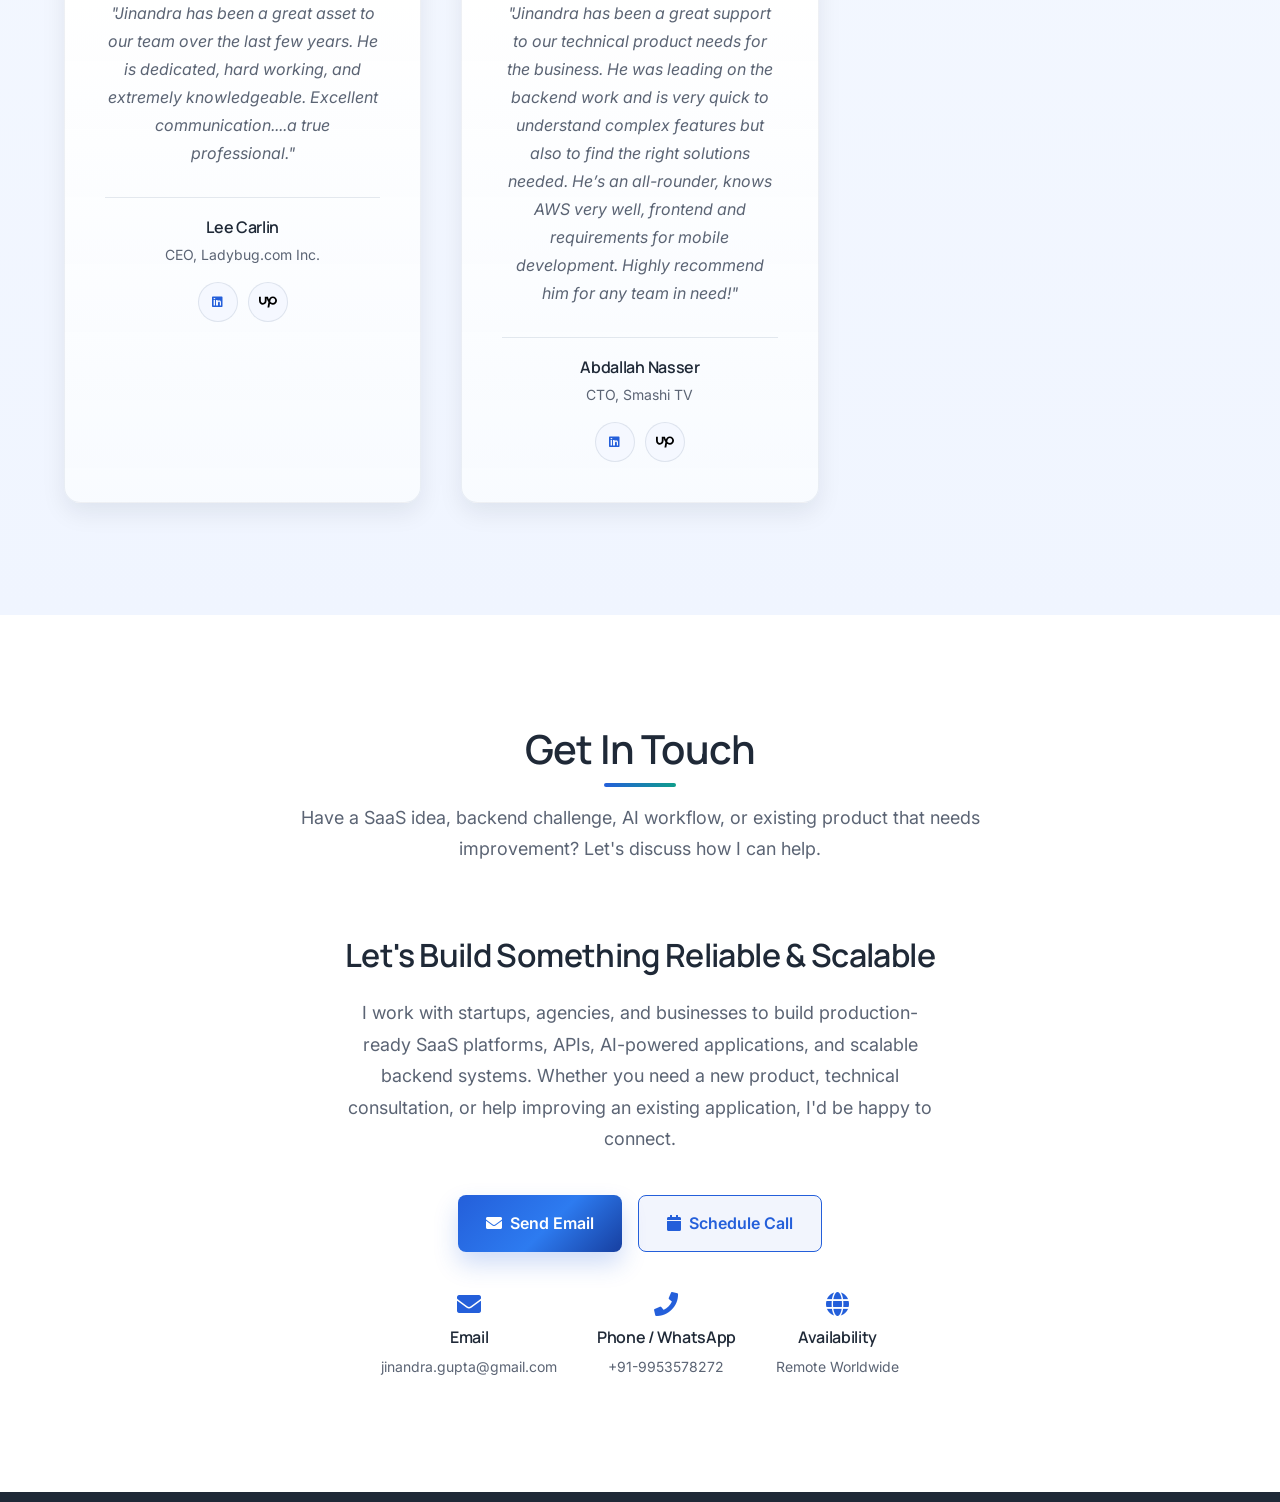
==== commit 5bf8eda6: "some other changes" ====
--- a/index.html
+++ b/index.html
@@ -105,20 +105,7 @@
                     </a>
                 </div>
                 
-                <div class="hero-stats">
-                    <div class="stat-item">
-                        <div class="stat-number">150+</div>
-                        <div class="stat-label">Projects Completed</div>
-                    </div>
-                    <div class="stat-item">
-                        <div class="stat-number">98%</div>
-                        <div class="stat-label">Client Satisfaction</div>
-                    </div>
-                    <div class="stat-item">
-                        <div class="stat-number">10+</div>
-                        <div class="stat-label">Years Experience</div>
-                    </div>
-                </div>
+                
             </div>
             <div class="hero-image">
                 <div class="hero-image-card">
@@ -135,6 +122,32 @@
                 </div>
             </div>
         </div>
+        <div class="container hero-stats-row">
+            <div class="hero-stats">
+                <div class="stat-item">
+                    <div class="stat-icon" aria-hidden="true"><i class="fas fa-briefcase"></i></div>
+                    <div class="stat-number">150+</div>
+                    <div class="stat-label">Projects Completed</div>
+                </div>
+                <div class="stat-item">
+                    <div class="stat-icon" aria-hidden="true"><i class="fas fa-award"></i></div>
+                    <div class="stat-number">98%</div>
+                    <div class="stat-label">Client Satisfaction</div>
+                </div>
+                <div class="stat-item">
+                    <div class="stat-icon" aria-hidden="true"><i class="fas fa-calendar-check"></i></div>
+                    <div class="stat-number">10+</div>
+                    <div class="stat-label">Years Experience</div>
+                </div>
+                <div class="stat-item">
+                    <div class="stat-icon" aria-hidden="true"><i class="fas fa-globe"></i></div>
+                    <div class="stat-number">20+</div>
+                    <div class="stat-label">Global Platforms Built</div>
+                </div>
+            </div>
+        </div>
+        
+        
     </section>
 
     <div class="video-modal" id="hero-video-modal" aria-hidden="true" role="dialog" aria-label="Introduction video" aria-modal="true">
--- a/css/style.css
+++ b/css/style.css
@@ -253,25 +253,210 @@
 
 .hero-stats {
     display: grid;
-    grid-template-columns: repeat(3, 1fr);
-    gap: 40px;
-}
-
-.stat-item {
+    grid-template-columns: repeat(4, minmax(0, 1fr));
+    gap: 24px;
+}
+
+.hero-stats-row {
+    margin-top: 34px;
+    position: relative;
+}
+
+.hero-stats-row .hero-stats {
+    position: relative;
+    background:
+        radial-gradient(circle at top right, rgba(36, 95, 218, 0.14), transparent 42%),
+        radial-gradient(circle at bottom left, rgba(15, 157, 139, 0.12), transparent 40%),
+        rgba(255, 255, 255, 0.95);
+    border: 1px solid rgba(36, 95, 218, 0.16);
+    border-radius: 18px;
+    padding: 34px 22px 22px;
+    box-shadow: 0 18px 45px rgba(15, 23, 42, 0.11);
+    overflow: hidden;
+    isolation: isolate;
+    animation: heroStatsGlow 8s ease-in-out infinite;
+}
+
+.hero-stats-row .hero-stats::before {
+    content: '';
+    position: absolute;
+    inset: 0;
+    background:
+        linear-gradient(120deg, transparent 24%, rgba(255, 255, 255, 0.42) 38%, transparent 52%),
+        linear-gradient(90deg, rgba(36, 95, 218, 0.08), rgba(15, 157, 139, 0.08));
+    background-size: 220% 100%, 100% 100%;
+    background-position: 140% 0, 0 0;
+    mask: linear-gradient(to bottom, rgba(0, 0, 0, 0.75), rgba(0, 0, 0, 0.08));
+    pointer-events: none;
+    z-index: 0;
+    animation: heroStatsSheen 10s ease-in-out infinite;
+}
+
+.hero-stats-row .hero-stats::after {
+    content: 'Proven Delivery Metrics';
+    position: absolute;
+    top: 14px;
+    left: 50%;
+    transform: translateX(-50%);
+    padding: 7px 14px;
+    border-radius: 999px;
+    background: linear-gradient(135deg, var(--primary-blue) 0%, var(--accent-teal) 100%);
+    color: var(--white);
+    font-size: 11px;
+    letter-spacing: 0.08em;
+    font-weight: 700;
+    text-transform: uppercase;
+    box-shadow: 0 10px 18px rgba(36, 95, 218, 0.3);
+    white-space: nowrap;
+    z-index: 2;
+}
+
+.hero-stats .stat-item {
+    background: rgba(255, 255, 255, 0.78);
+    border: 1px solid rgba(36, 95, 218, 0.14);
+    border-radius: 14px;
+    padding: 18px 12px;
     text-align: center;
+    position: relative;
+    z-index: 1;
+    transition: transform 0.25s ease, box-shadow 0.25s ease, border-color 0.25s ease;
+}
+
+.hero-stats .stat-item:hover {
+    transform: translateY(-4px);
+    border-color: rgba(36, 95, 218, 0.28);
+    box-shadow: 0 14px 26px rgba(36, 95, 218, 0.16);
+}
+
+.stat-icon {
+    width: 40px;
+    height: 40px;
+    margin: 0 auto 12px;
+    border-radius: 50%;
+    display: inline-flex;
+    align-items: center;
+    justify-content: center;
+    color: var(--primary-blue);
+    background: linear-gradient(180deg, rgba(36, 95, 218, 0.18), rgba(15, 157, 139, 0.14));
+    border: 1px solid rgba(36, 95, 218, 0.18);
+    box-shadow: inset 0 1px 0 rgba(255, 255, 255, 0.65);
+    font-size: 15px;
+    transition: transform 0.25s ease, color 0.25s ease;
+}
+
+.hero-stats .stat-item:hover .stat-icon {
+    transform: translateY(-2px) scale(1.06);
+    color: var(--primary-blue-dark);
+}
+
+.hero-stats .stat-item:nth-child(1) .stat-icon {
+    color: #1d4ed8;
+    background: linear-gradient(180deg, rgba(29, 78, 216, 0.2), rgba(59, 130, 246, 0.14));
+    border-color: rgba(29, 78, 216, 0.24);
+}
+
+.hero-stats .stat-item:nth-child(2) .stat-icon {
+    color: #047857;
+    background: linear-gradient(180deg, rgba(4, 120, 87, 0.2), rgba(16, 185, 129, 0.14));
+    border-color: rgba(4, 120, 87, 0.24);
+}
+
+.hero-stats .stat-item:nth-child(3) .stat-icon {
+    color: #b45309;
+    background: linear-gradient(180deg, rgba(180, 83, 9, 0.2), rgba(245, 158, 11, 0.14));
+    border-color: rgba(180, 83, 9, 0.24);
+}
+
+.hero-stats .stat-item:nth-child(4) .stat-icon {
+    color: #6d28d9;
+    background: linear-gradient(180deg, rgba(109, 40, 217, 0.2), rgba(139, 92, 246, 0.14));
+    border-color: rgba(109, 40, 217, 0.24);
+}
+
+.hero-stats .stat-item:nth-child(1):hover .stat-icon {
+    color: #1e40af;
+}
+
+.hero-stats .stat-item:nth-child(2):hover .stat-icon {
+    color: #065f46;
+}
+
+.hero-stats .stat-item:nth-child(3):hover .stat-icon {
+    color: #92400e;
+}
+
+.hero-stats .stat-item:nth-child(4):hover .stat-icon {
+    color: #5b21b6;
 }
 
 .stat-number {
     font-size: 2.5rem;
-    font-weight: 700;
-    color: var(--primary-text);
+    font-weight: 800;
+    line-height: 1;
+    color: transparent;
+    background: linear-gradient(135deg, var(--primary-blue-dark) 0%, var(--primary-blue) 55%, var(--accent-teal) 100%);
+    -webkit-background-clip: text;
+    background-clip: text;
     display: block;
     margin-bottom: 8px;
+    text-shadow: 0 6px 18px rgba(36, 95, 218, 0.16);
+}
+
+.hero-stats .stat-item:nth-child(1) .stat-number {
+    background: linear-gradient(135deg, #1e3a8a 0%, #2563eb 58%, #60a5fa 100%);
+    -webkit-background-clip: text;
+    background-clip: text;
+    text-shadow: 0 6px 18px rgba(37, 99, 235, 0.2);
+}
+
+.hero-stats .stat-item:nth-child(2) .stat-number {
+    background: linear-gradient(135deg, #065f46 0%, #10b981 58%, #6ee7b7 100%);
+    -webkit-background-clip: text;
+    background-clip: text;
+    text-shadow: 0 6px 18px rgba(16, 185, 129, 0.2);
+}
+
+.hero-stats .stat-item:nth-child(3) .stat-number {
+    background: linear-gradient(135deg, #92400e 0%, #f59e0b 58%, #fcd34d 100%);
+    -webkit-background-clip: text;
+    background-clip: text;
+    text-shadow: 0 6px 18px rgba(245, 158, 11, 0.22);
+}
+
+.hero-stats .stat-item:nth-child(4) .stat-number {
+    background: linear-gradient(135deg, #5b21b6 0%, #7c3aed 58%, #a78bfa 100%);
+    -webkit-background-clip: text;
+    background-clip: text;
+    text-shadow: 0 6px 18px rgba(124, 58, 237, 0.22);
 }
 
 .stat-label {
-    color: var(--secondary-text);
-    font-size: 14px;
+    color: #3f4a5c;
+    font-size: 12px;
+    font-weight: 700;
+    text-transform: uppercase;
+    letter-spacing: 0.05em;
+}
+
+@keyframes heroStatsGlow {
+    0%,
+    100% {
+        box-shadow: 0 18px 45px rgba(15, 23, 42, 0.11);
+    }
+    50% {
+        box-shadow: 0 24px 56px rgba(36, 95, 218, 0.16);
+    }
+}
+
+@keyframes heroStatsSheen {
+    0%,
+    72% {
+        background-position: 140% 0, 0 0;
+    }
+    88%,
+    100% {
+        background-position: -40% 0, 0 0;
+    }
 }
 
 .hero-image {
@@ -281,7 +466,7 @@
 .hero-image-card {
     background: linear-gradient(180deg, rgba(255, 255, 255, 0.96) 0%, rgba(248, 251, 255, 0.92) 100%);
     border-radius: 16px;
-    padding: 40px;
+    padding: 25px;
     box-shadow: var(--shadow-lg);
     border: 1px solid rgba(255, 255, 255, 0.8);
     position: relative;
@@ -303,7 +488,7 @@
     content: '';
     position: absolute;
     inset: 0;
-    background: linear-gradient(180deg, rgba(15, 23, 42, 0.08), rgba(15, 23, 42, 0.32));
+    /* background: linear-gradient(180deg, rgba(15, 23, 42, 0.08), rgba(15, 23, 42, 0.32)); */
     transition: opacity 0.25s ease;
 }
 
@@ -1146,8 +1331,33 @@
     }
     
     .hero-stats {
-        grid-template-columns: repeat(3, 1fr);
+        grid-template-columns: repeat(2, minmax(0, 1fr));
         gap: 20px;
+    }
+
+    .hero-stats-row {
+        margin-top: 20px;
+    }
+
+    .hero-stats-row .hero-stats {
+        padding: 30px 14px 14px;
+    }
+
+    .hero-stats-row .hero-stats::after {
+        top: 12px;
+        font-size: 10px;
+        padding: 6px 12px;
+    }
+
+    .hero-stats .stat-item {
+        padding: 14px 10px;
+    }
+
+    .stat-icon {
+        width: 36px;
+        height: 36px;
+        margin-bottom: 10px;
+        font-size: 14px;
     }
     
     .about-content {
@@ -1234,8 +1444,31 @@
     }
     
     .hero-stats {
-        grid-template-columns: 1fr;
-        gap: 24px;
+        grid-template-columns: repeat(2, minmax(0, 1fr));
+        gap: 18px;
+    }
+
+    .hero-stats-row .hero-stats {
+        border-radius: 16px;
+    }
+
+    .hero-stats-row .hero-stats::after {
+        top: 11px;
+        transform: translateX(-50%) scale(0.95);
+    }
+
+    .stat-number {
+        font-size: 2rem;
+    }
+
+    .stat-label {
+        font-size: 11px;
+    }
+
+    .stat-icon {
+        width: 34px;
+        height: 34px;
+        font-size: 13px;
     }
 
     .skills-grid {
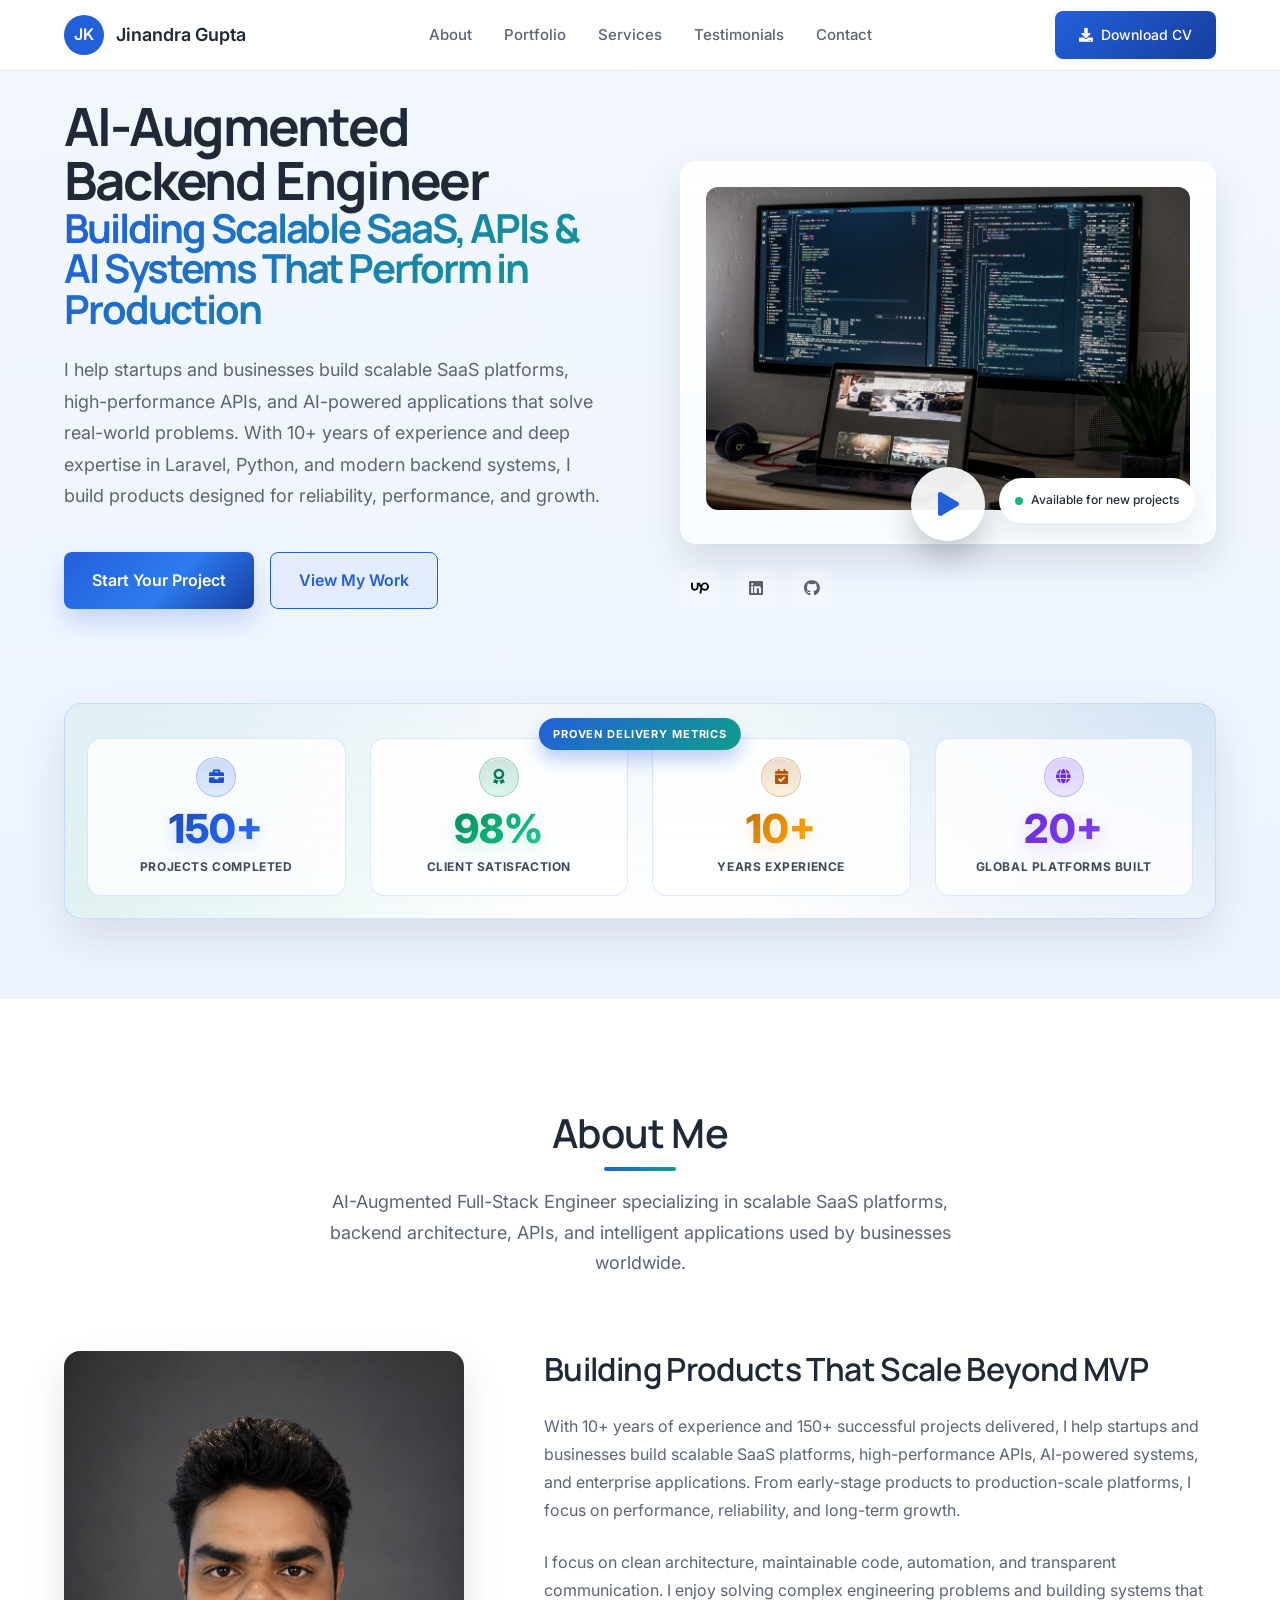
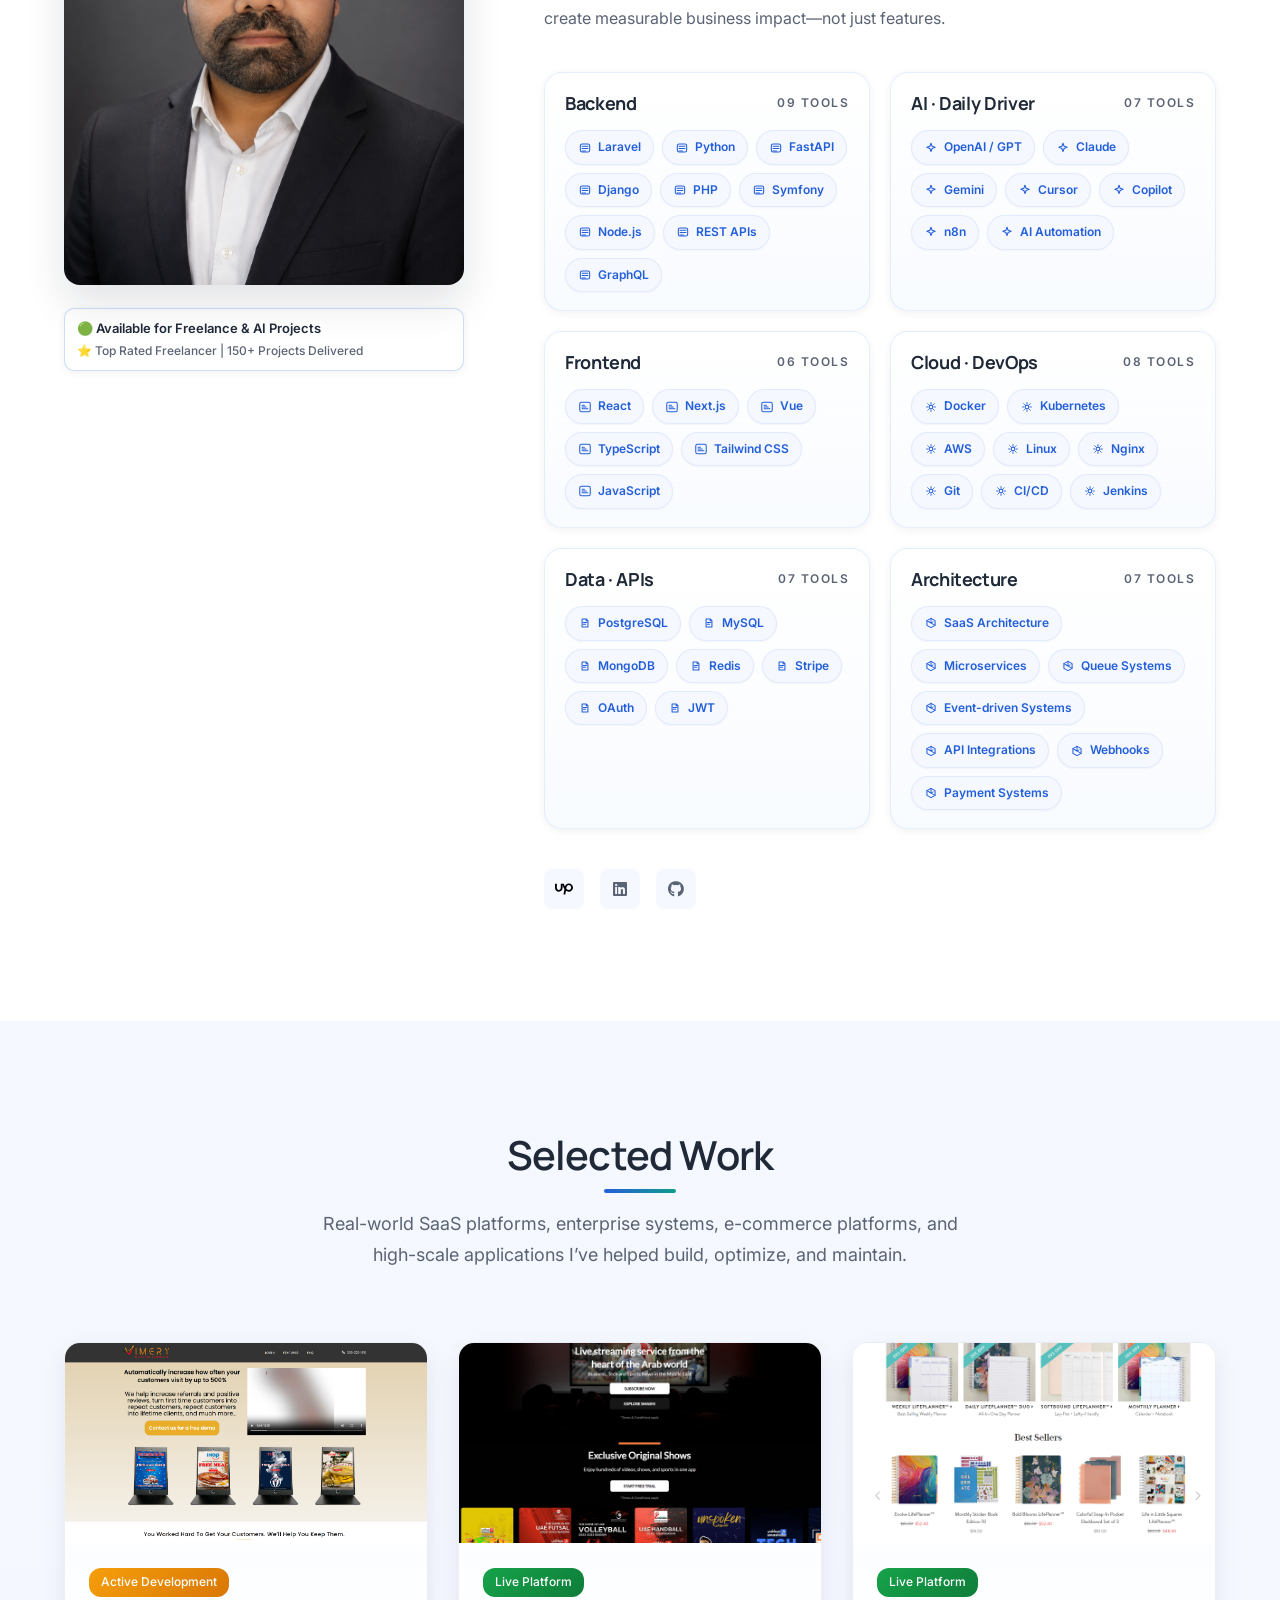
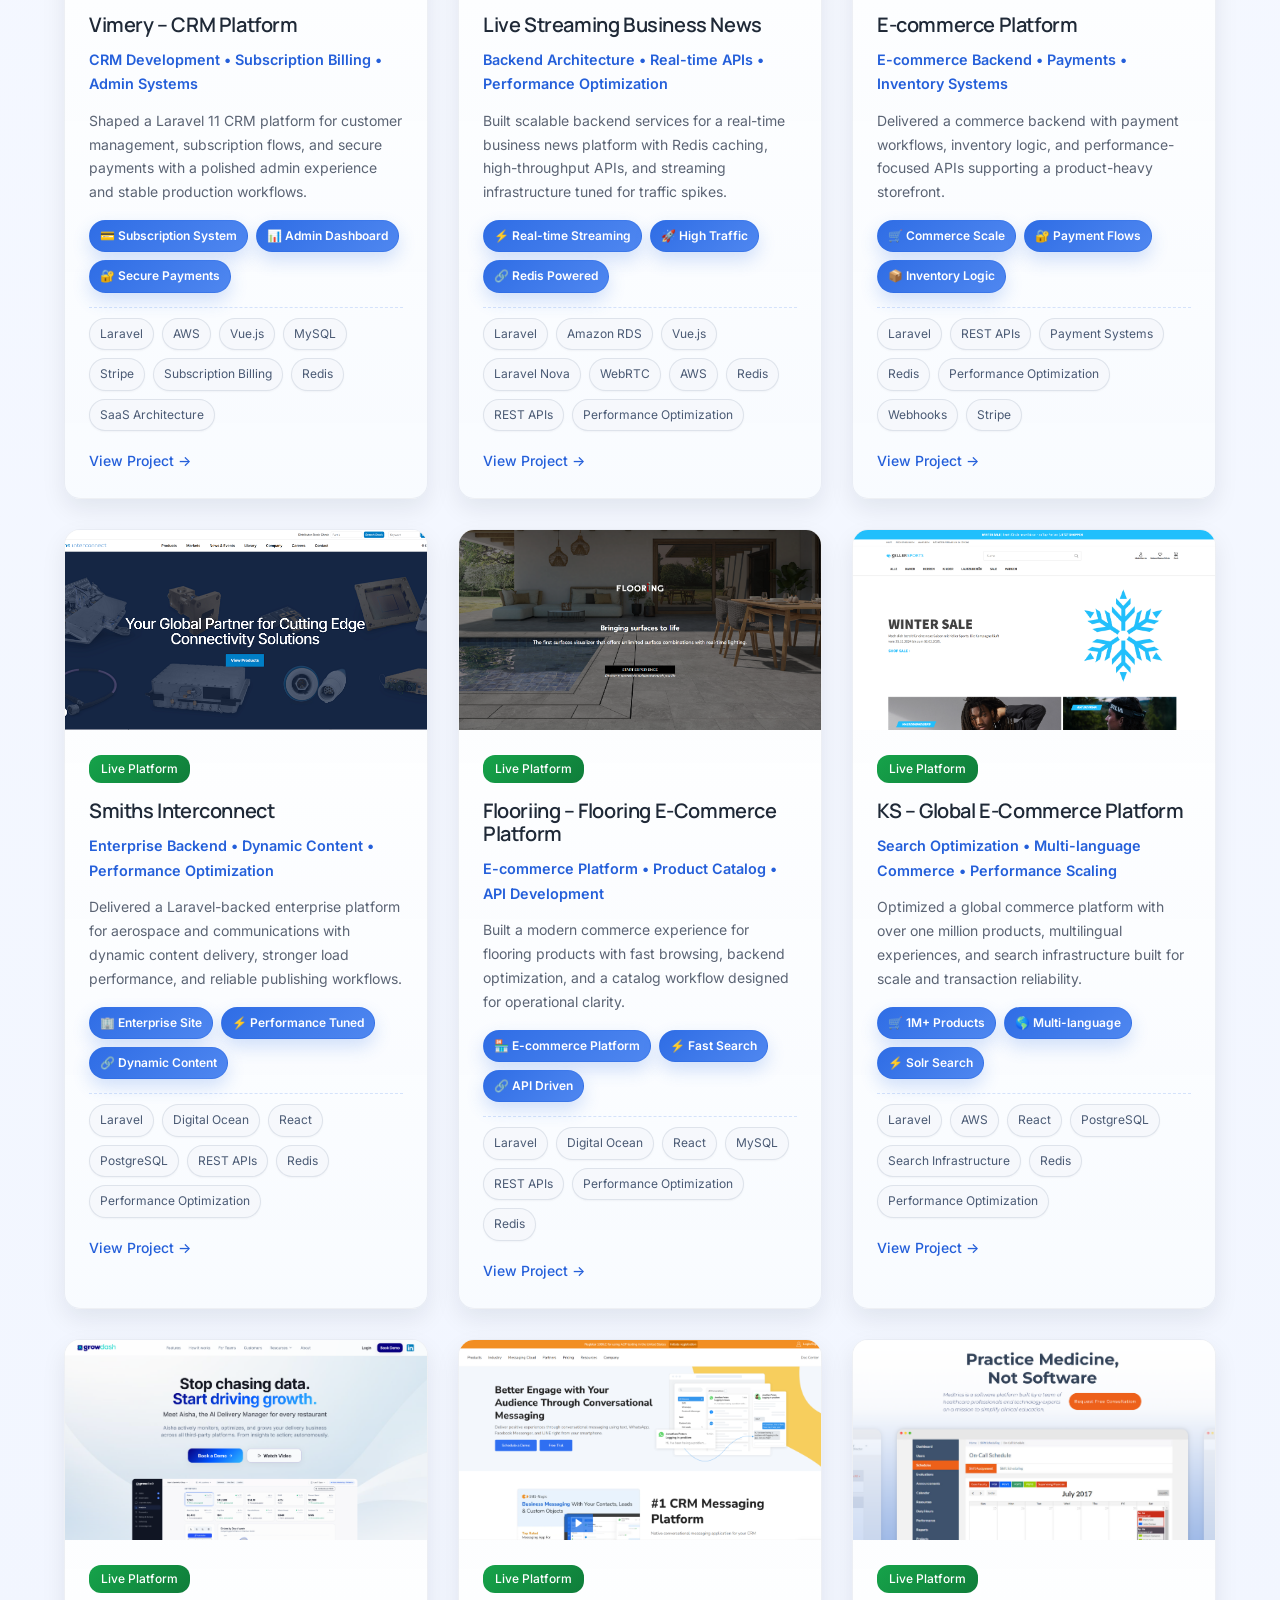
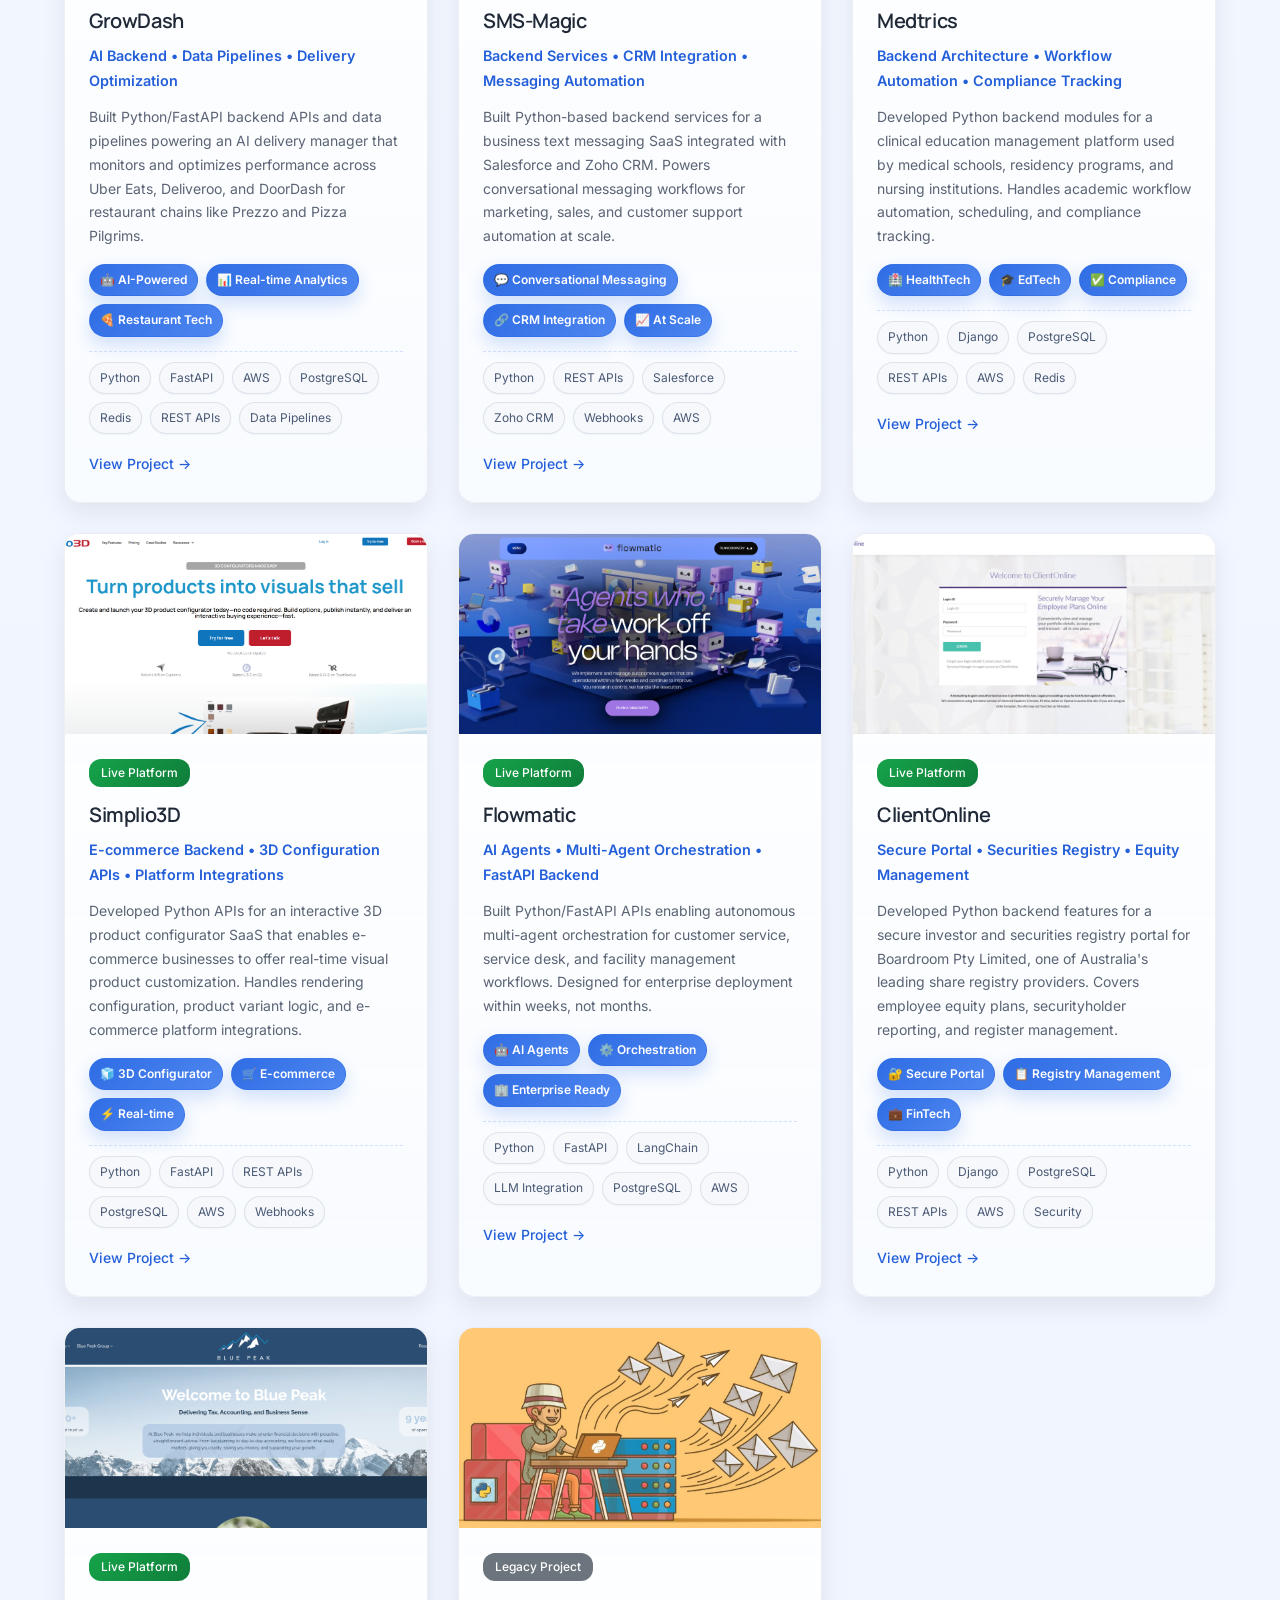
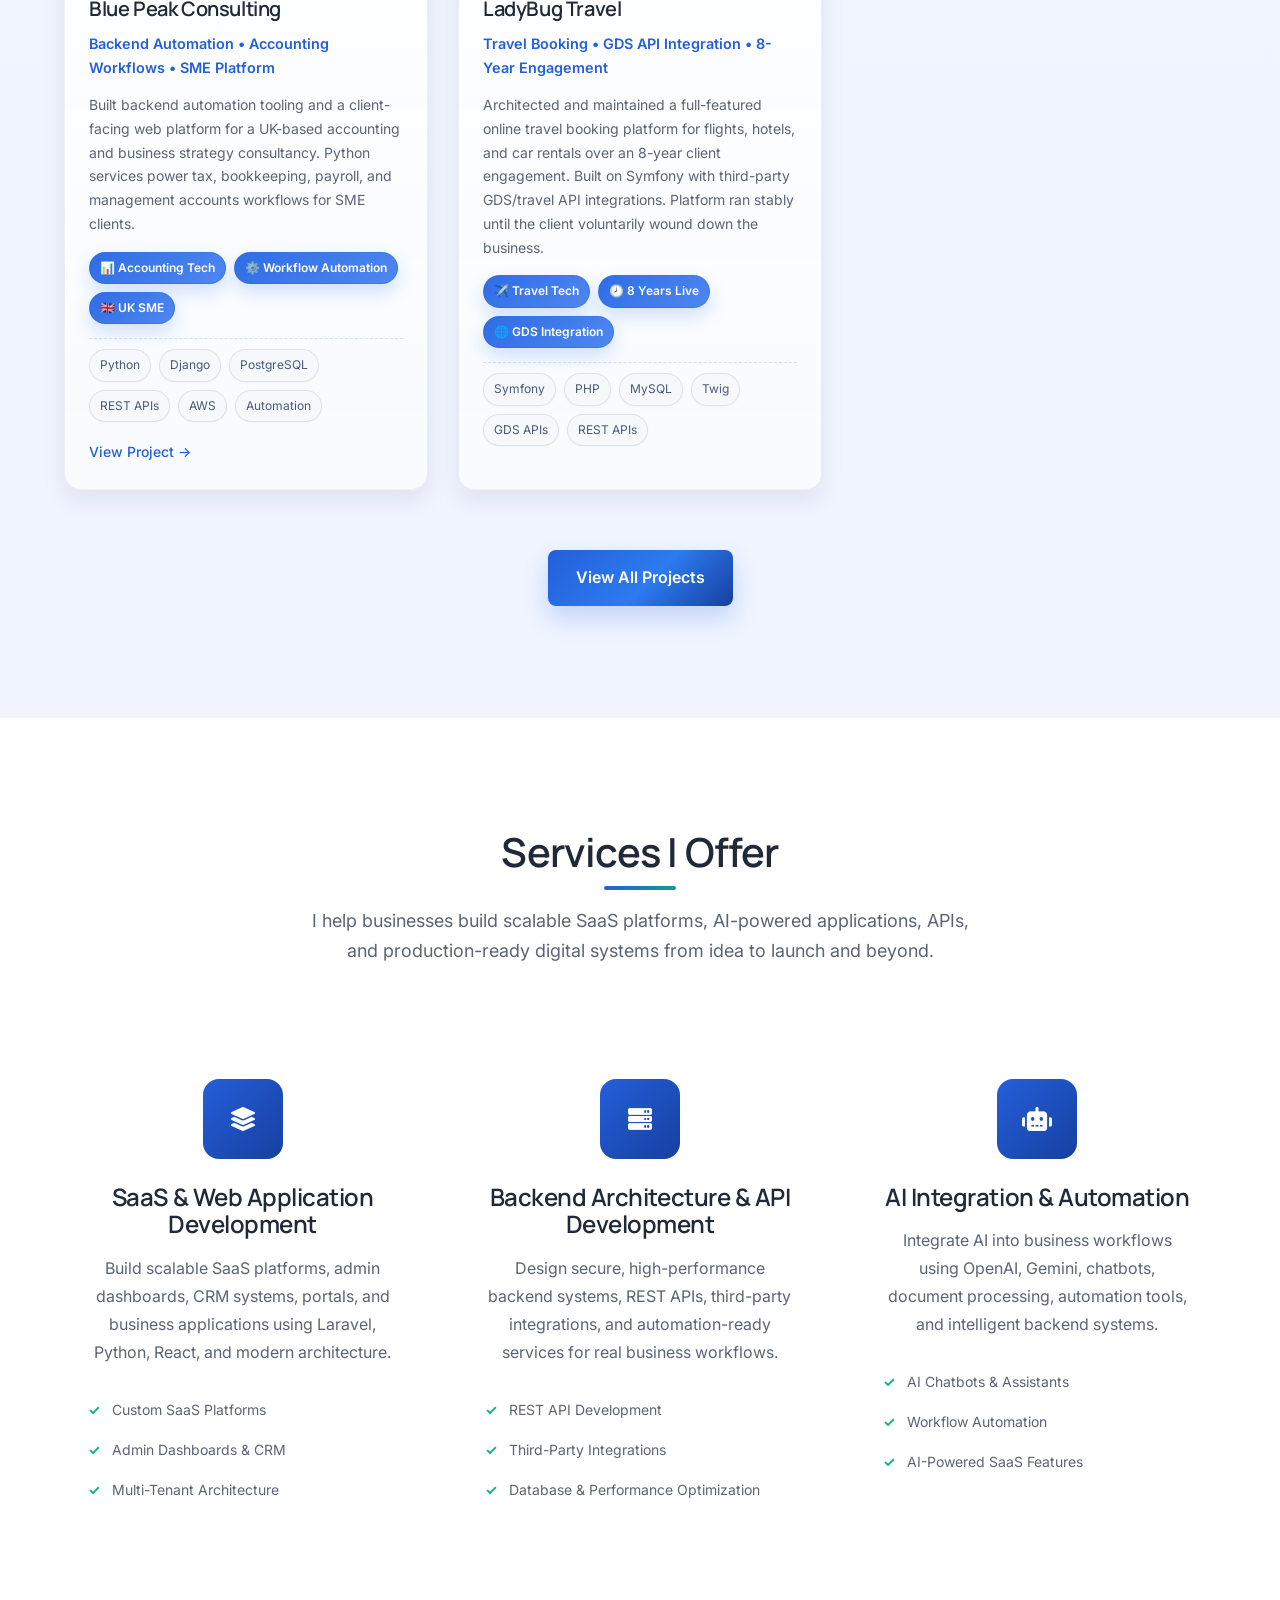
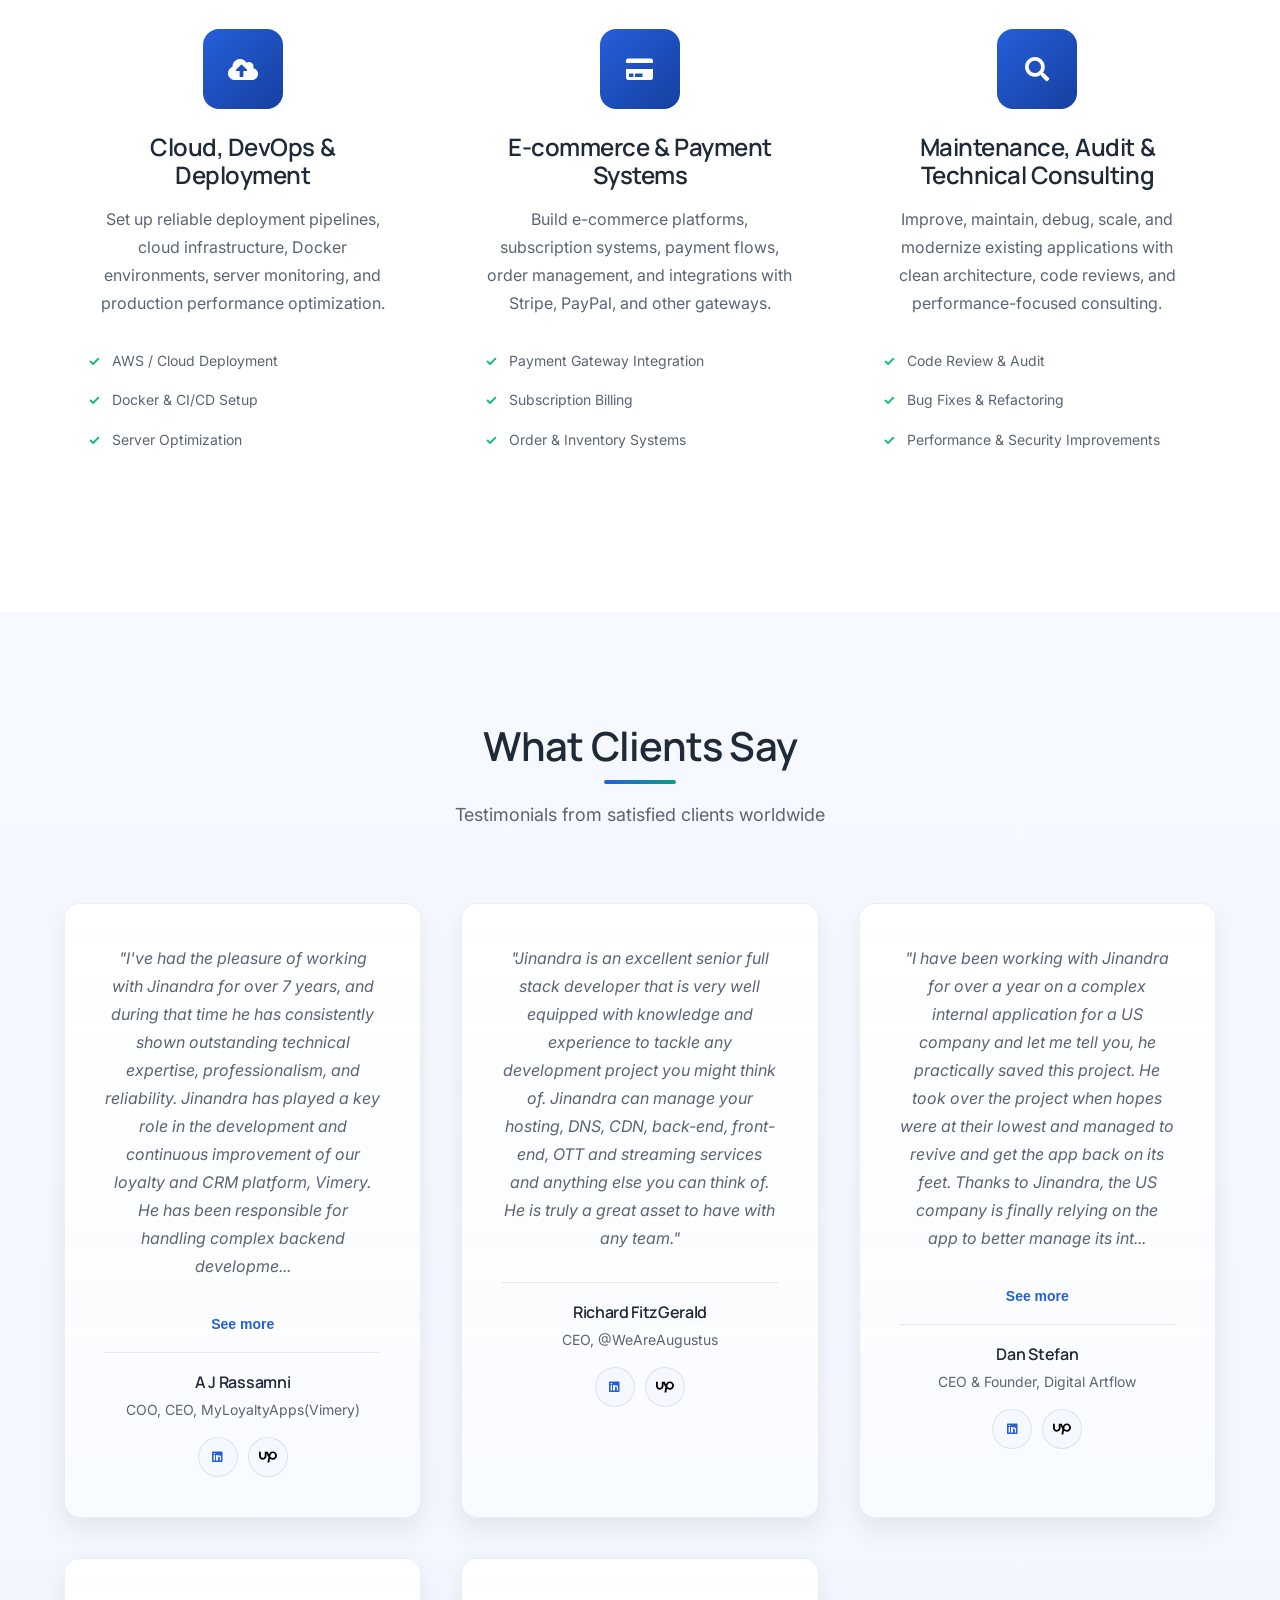
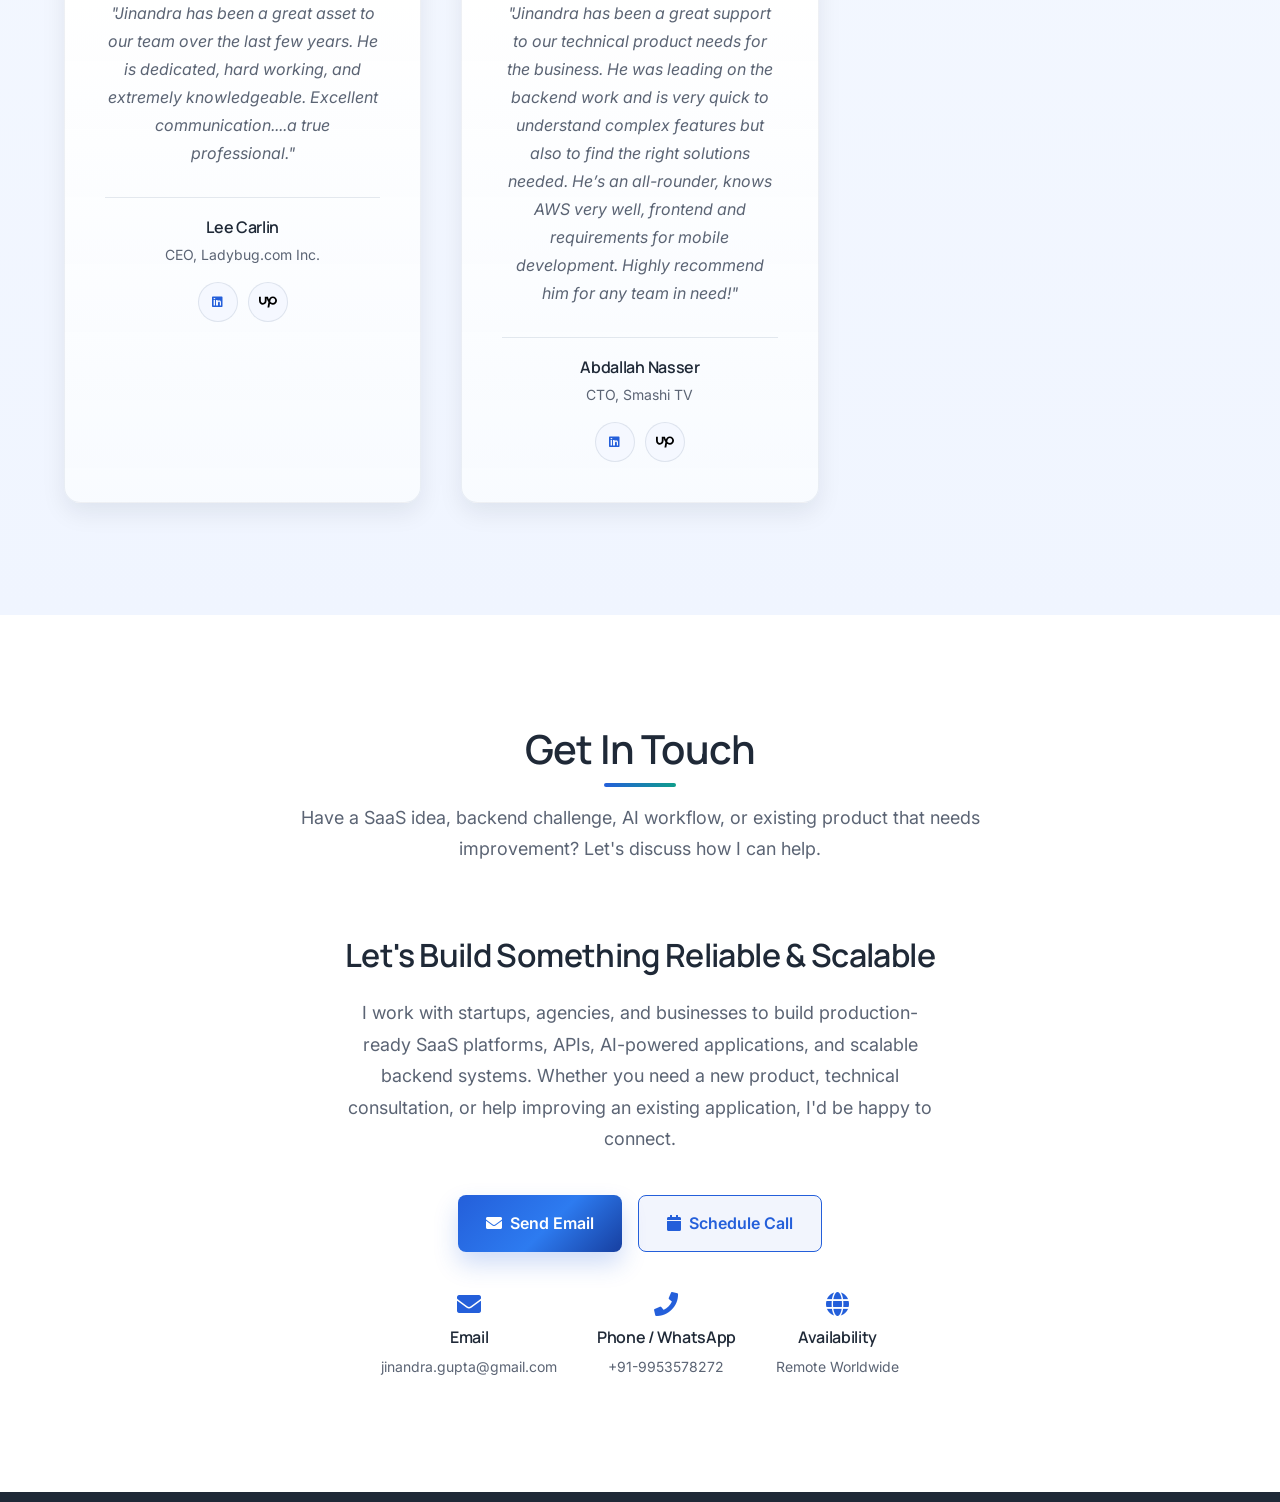
==== commit 1bcd8bbb: "some other changes" ====
--- a/index.html
+++ b/index.html
@@ -120,6 +120,13 @@
                         <span>Available for new projects</span>
                     </div>
                 </div>
+                <div class="social-links">
+                    <a href="https://www.upwork.com/freelancers/~010458698f5bccfee1" class="social-link" target="_blank" rel="noopener">
+                        <svg xmlns="http://www.w3.org/2000/svg" viewBox="0 0 640 640" style="width: 18px;"><path d="M493.9 359.6C443.6 359.6 410.4 320.7 401.1 305.7C413 210.4 447.9 180.3 493.9 180.3C539.4 180.3 574.8 216.7 574.8 270C574.8 323.3 539.4 359.7 493.9 359.7L493.9 359.6zM493.9 121.8C412 121.8 366.1 175.2 352.9 230.2C338 202.2 327 164.7 318.4 129.9L205.2 129.9L205.2 270.9C205.2 322 181.9 359.9 136.4 359.9C90.9 359.9 64.8 322.1 64.8 270.9L65.3 129.9L0 129.9L0 270.9C0 312 13.3 349.3 37.6 376C62.6 403.5 96.8 417.8 136.4 417.8C215.2 417.8 270.2 357.4 270.2 270.9L270.2 176.1C278.4 207.3 298 267.2 335.5 319.7L300.5 519.1L366.9 519.1L390 377.8C397.6 384.1 405.7 389.8 414.2 394.8C436.4 408.8 461.9 416.7 488.1 417.6C488.1 417.6 492.1 417.8 494.2 417.8C575.4 417.8 640.1 354.9 640.1 270C640.1 185.1 575.3 121.9 494.1 121.9L493.9 121.8z"/></svg>
+                    </a>
+                    <a href="https://www.linkedin.com/in/jinandra-kumar-49306122/" target="_blank" class="social-link"><i class="fab fa-linkedin"></i></a>
+                    <a href="https://github.com/Jinandra" target="_blank" class="social-link"><i class="fab fa-github"></i></a>                        
+                </div>
             </div>
         </div>
         <div class="container hero-stats-row">
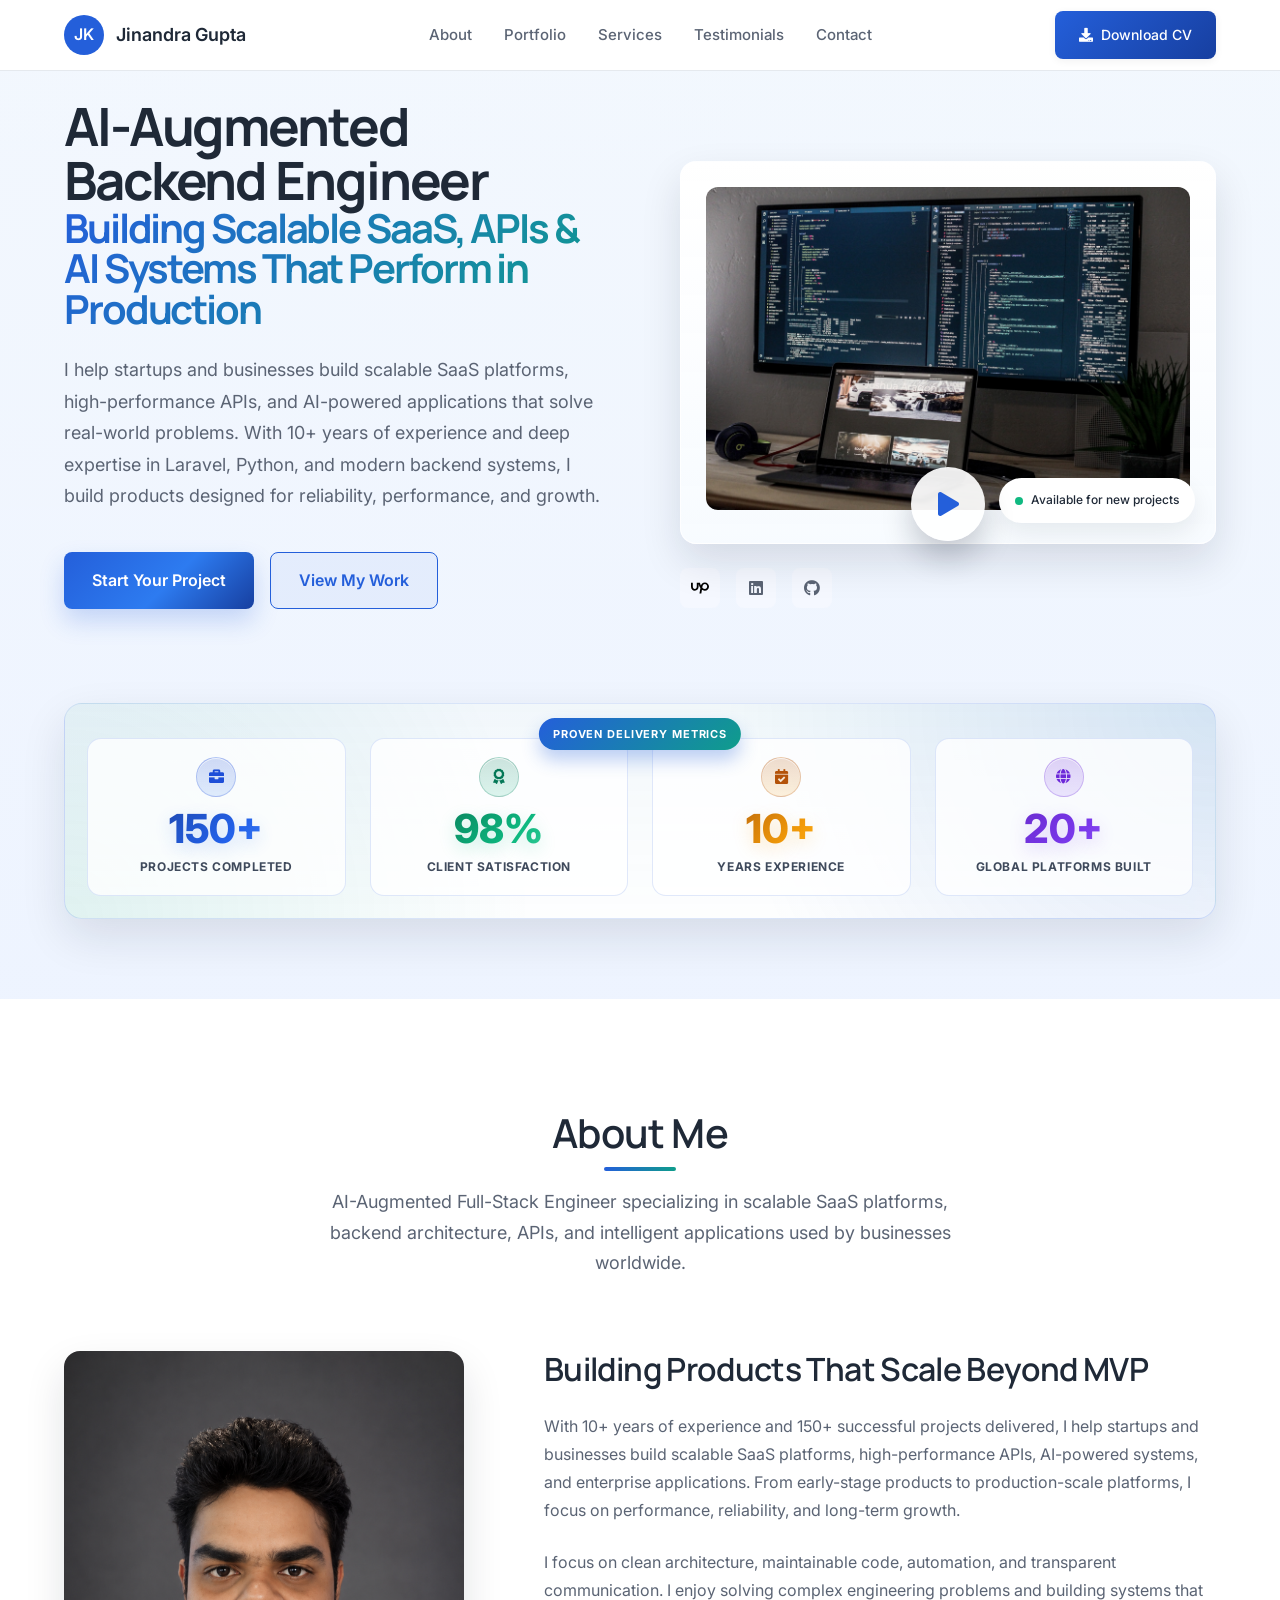
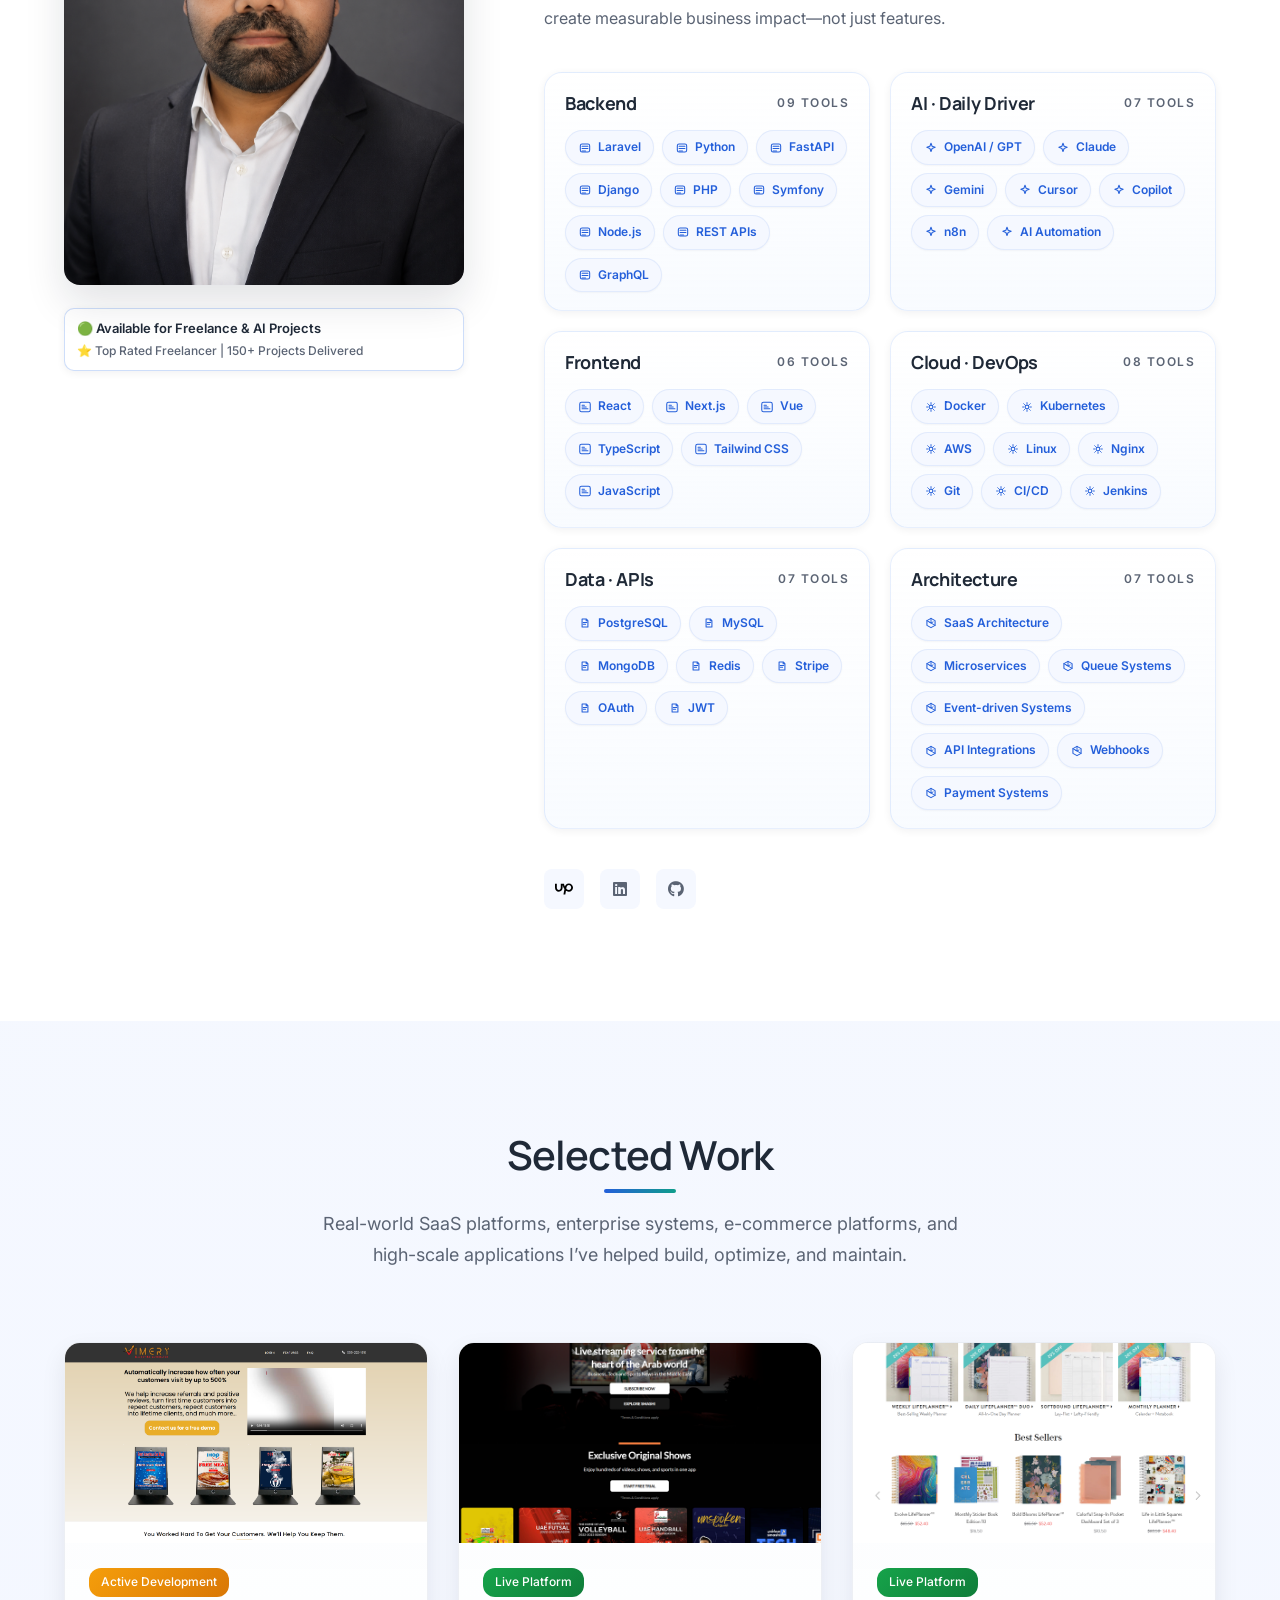
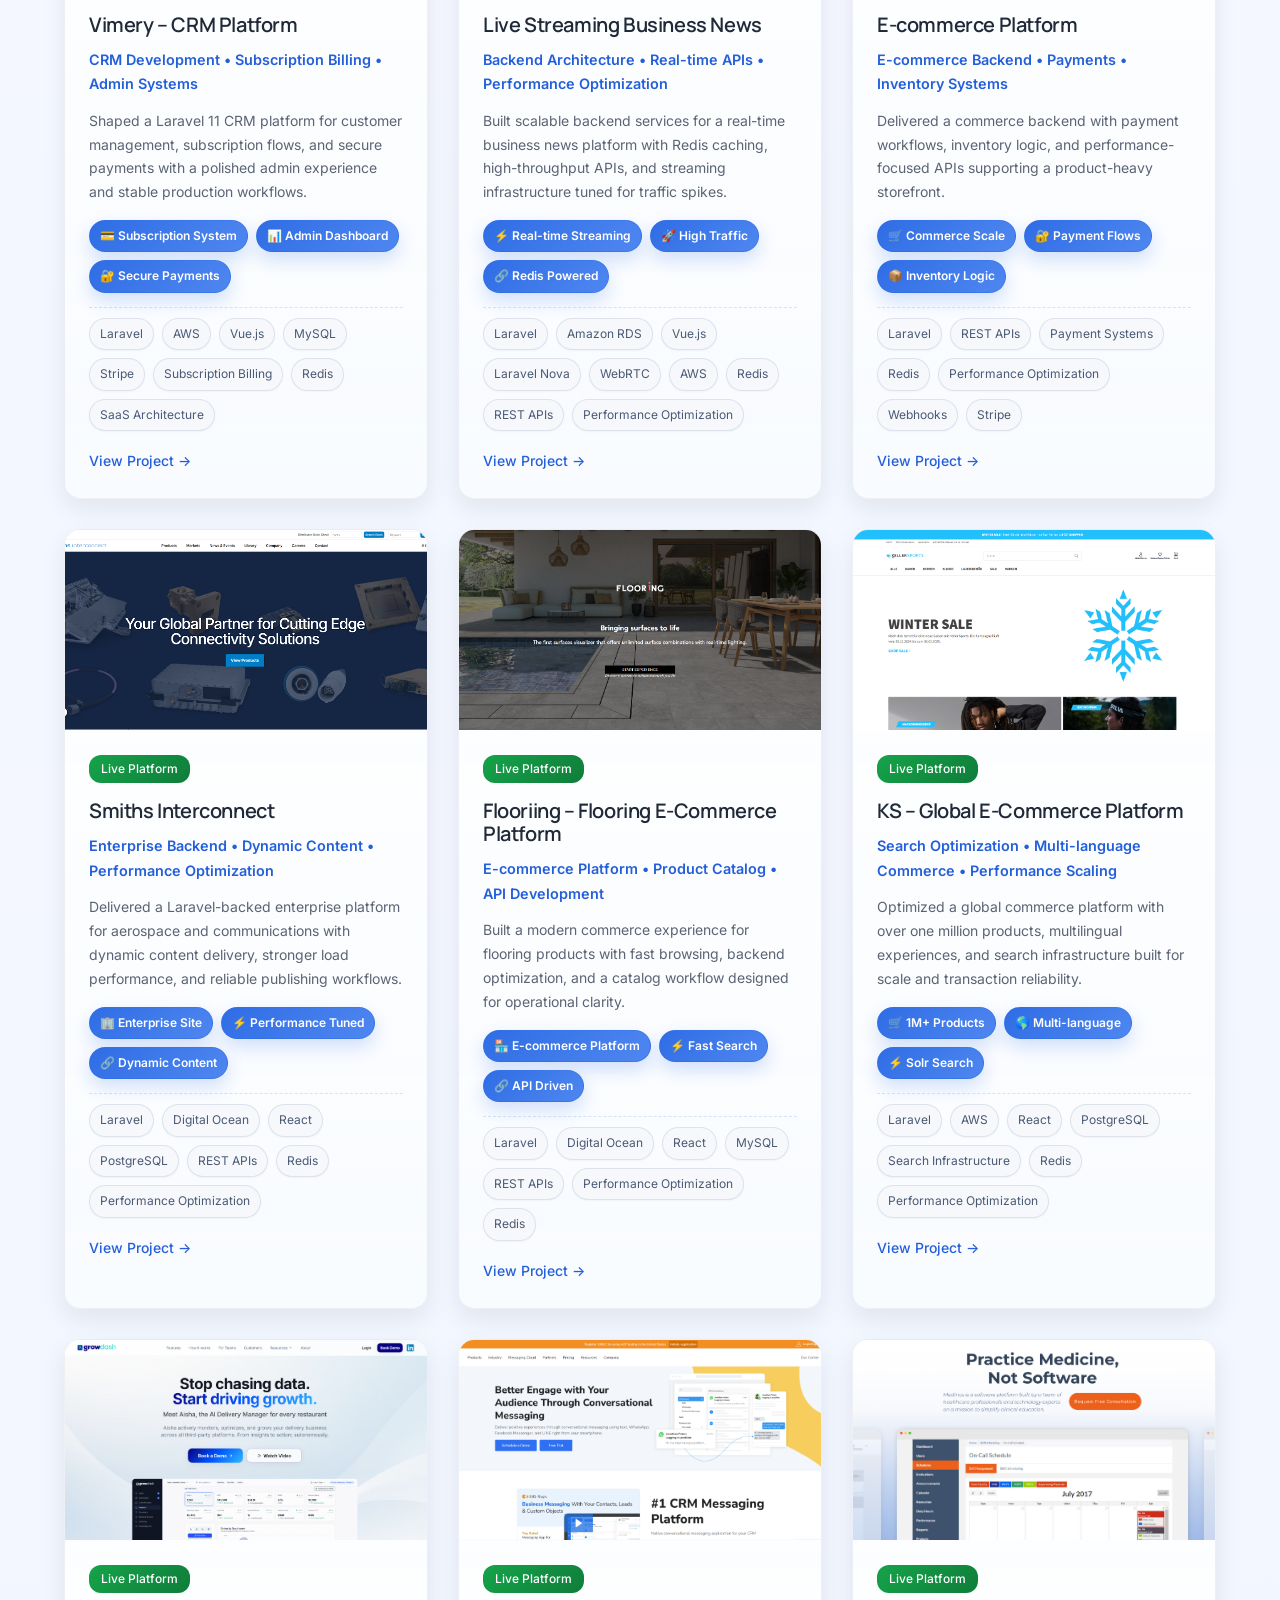
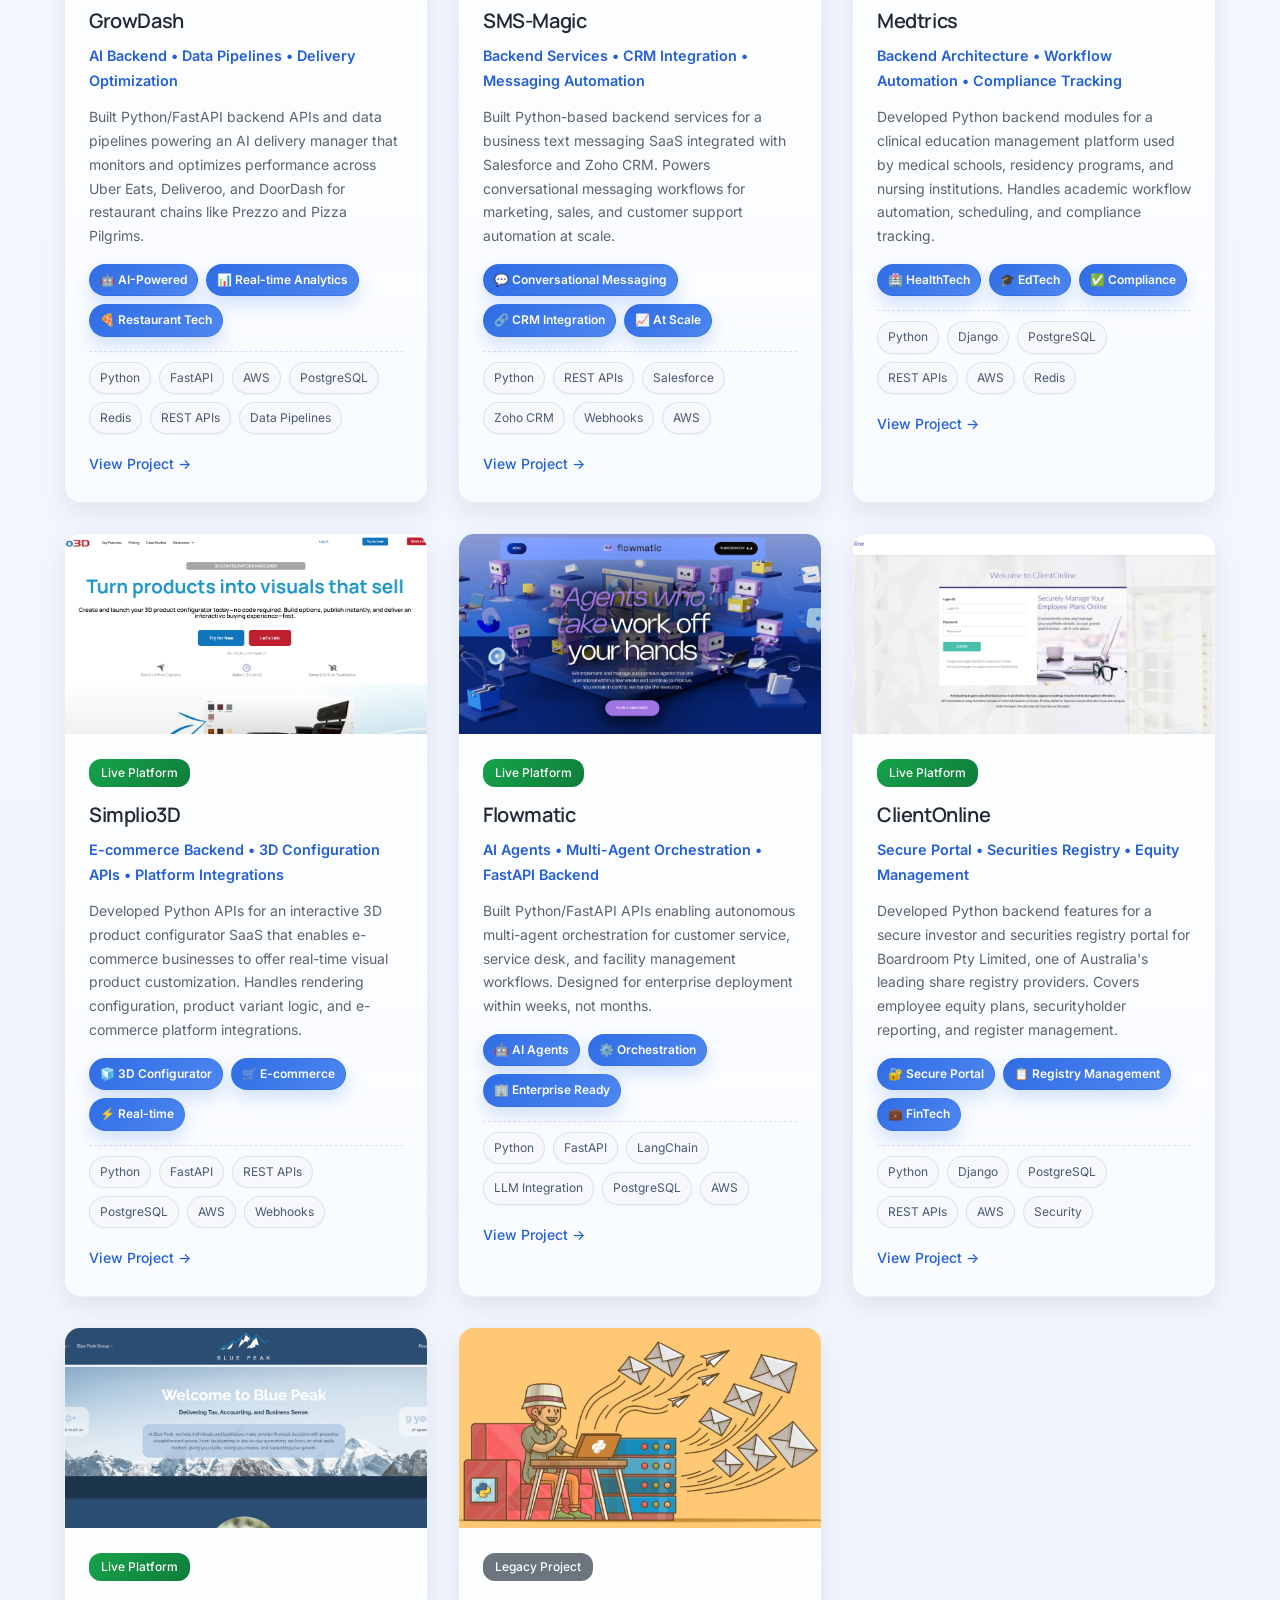
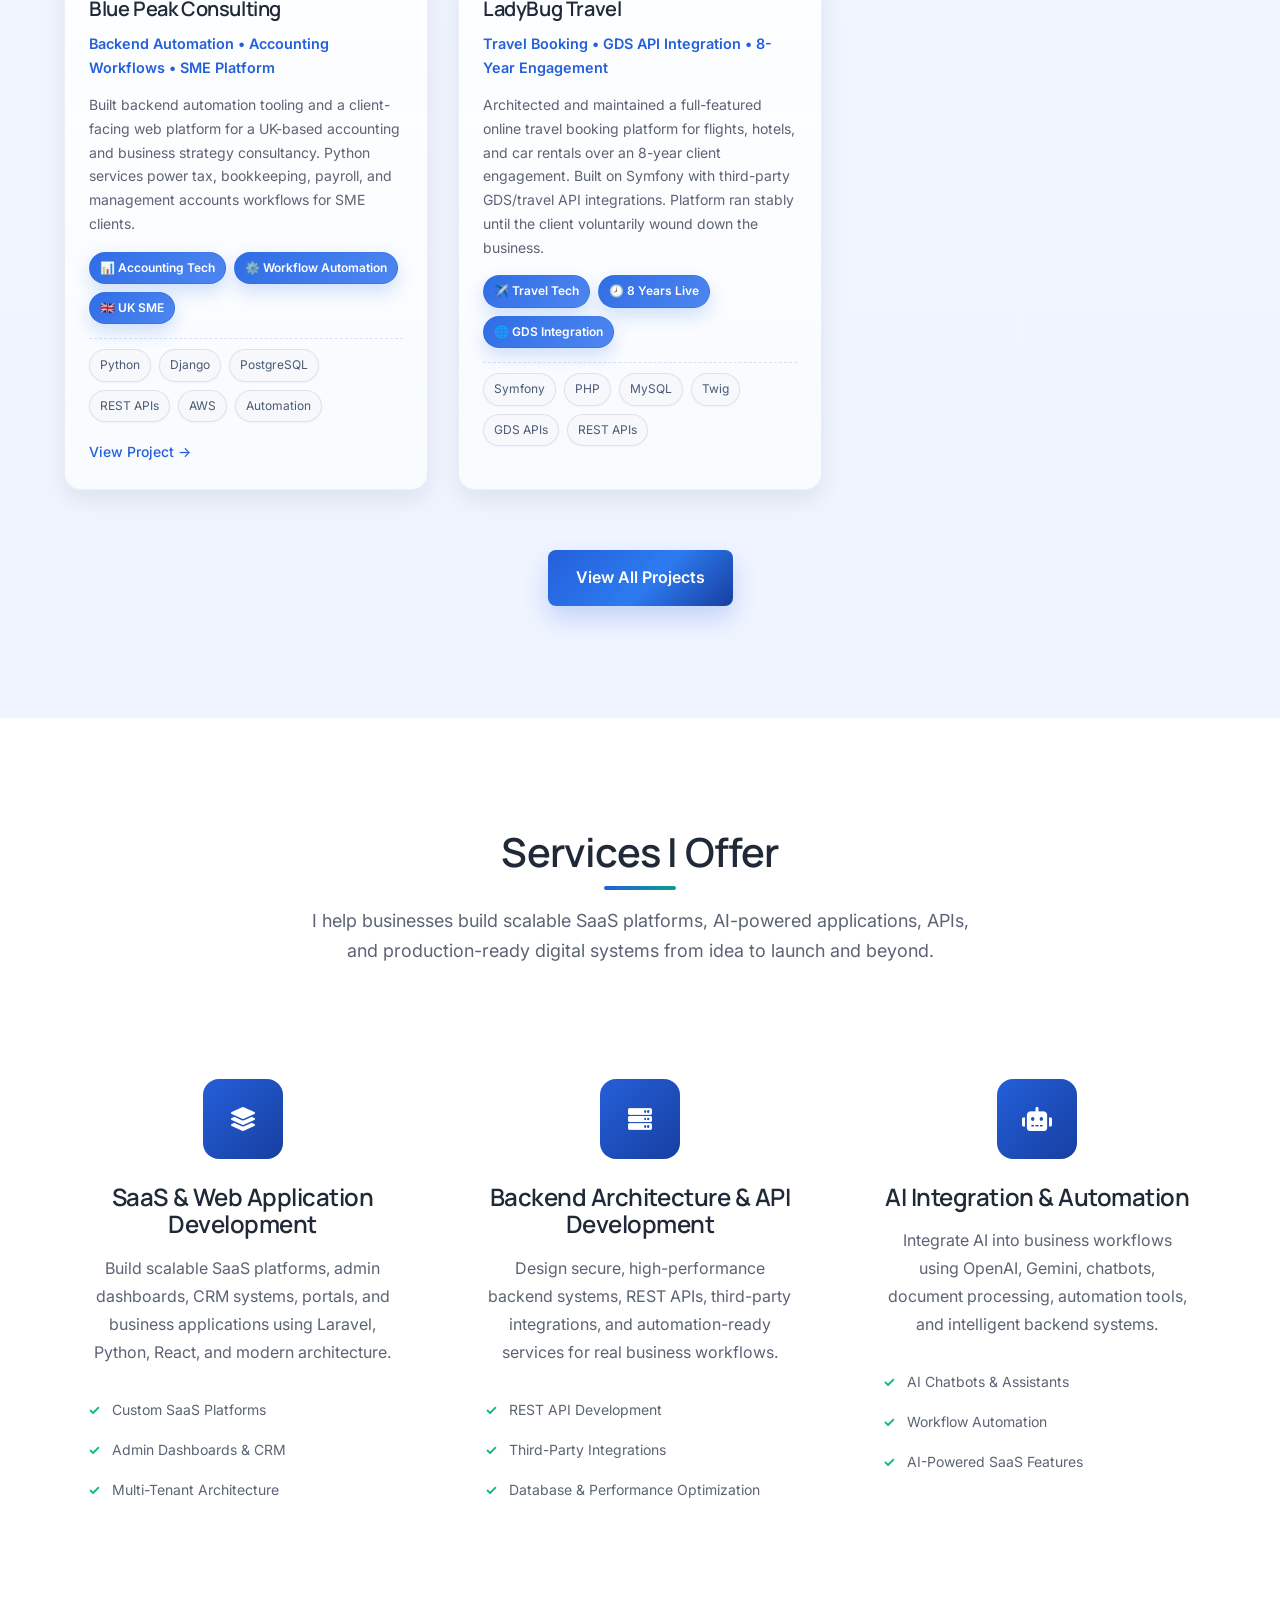
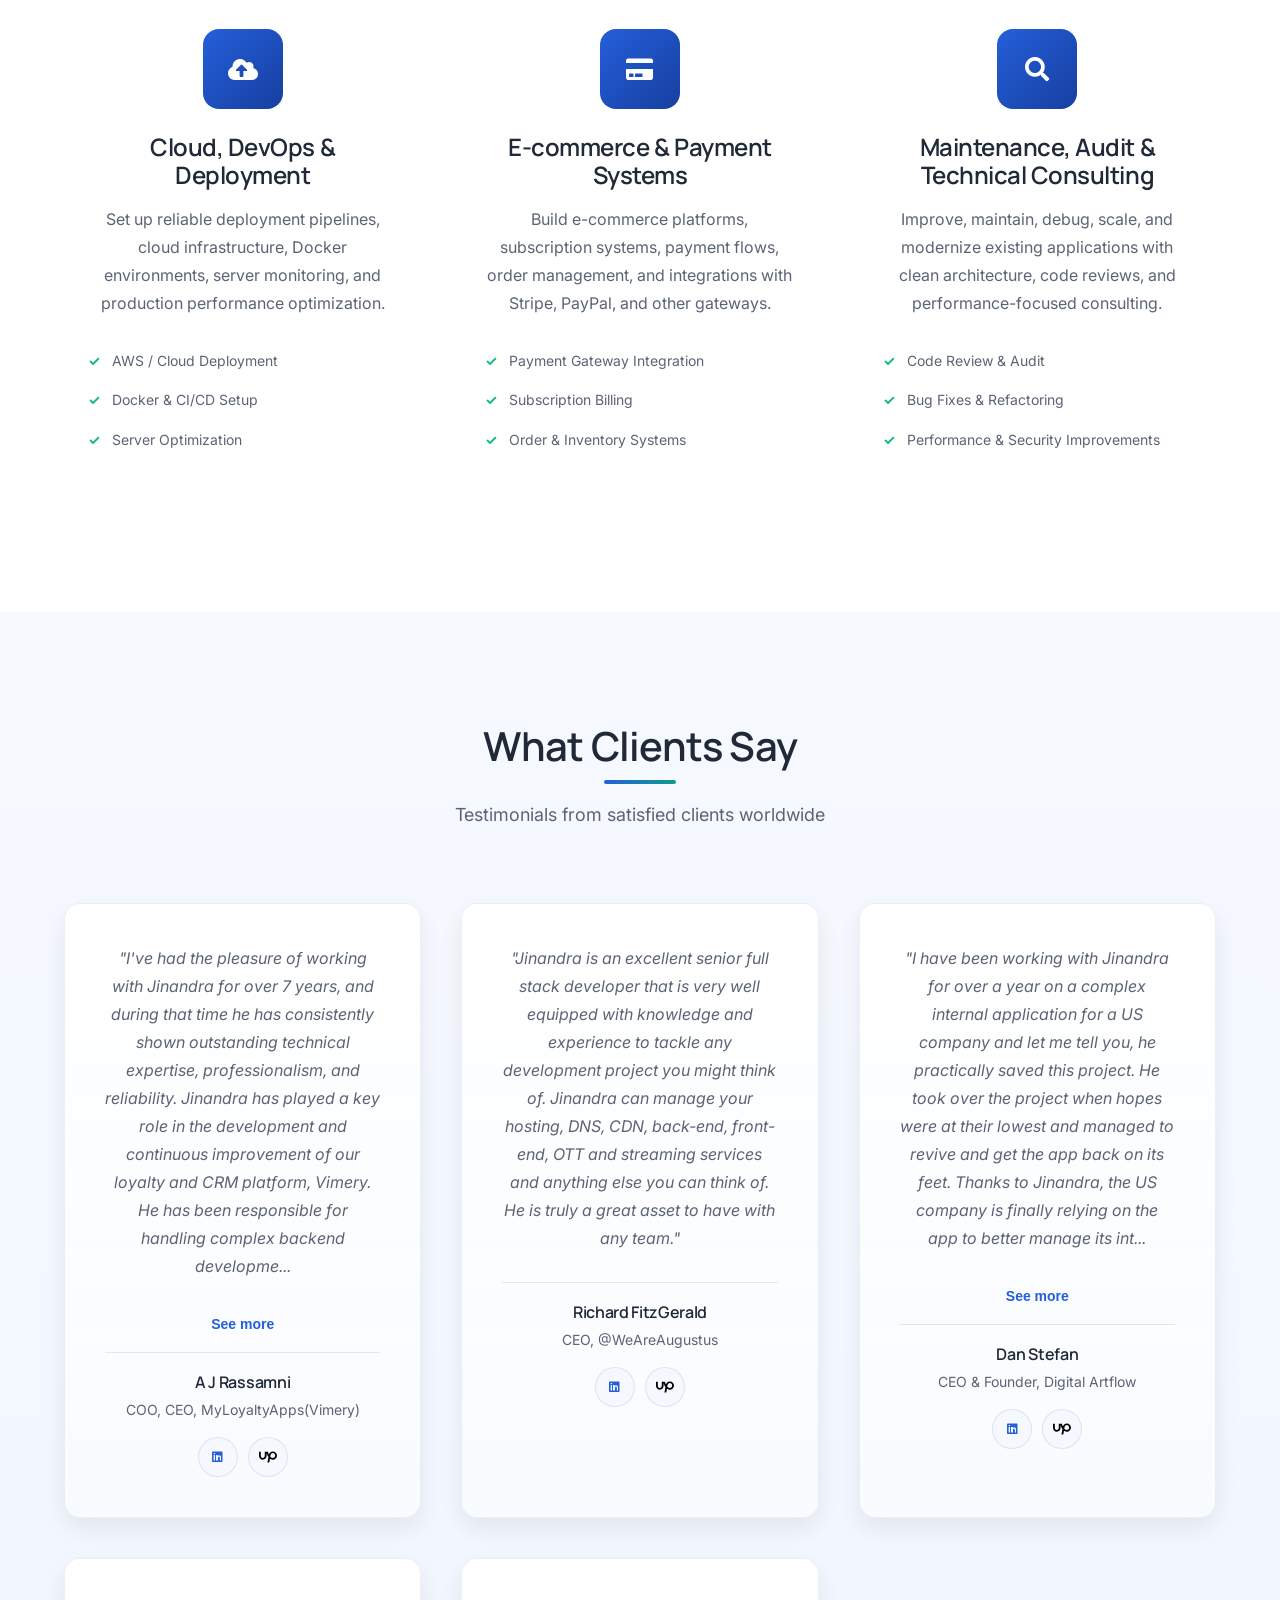
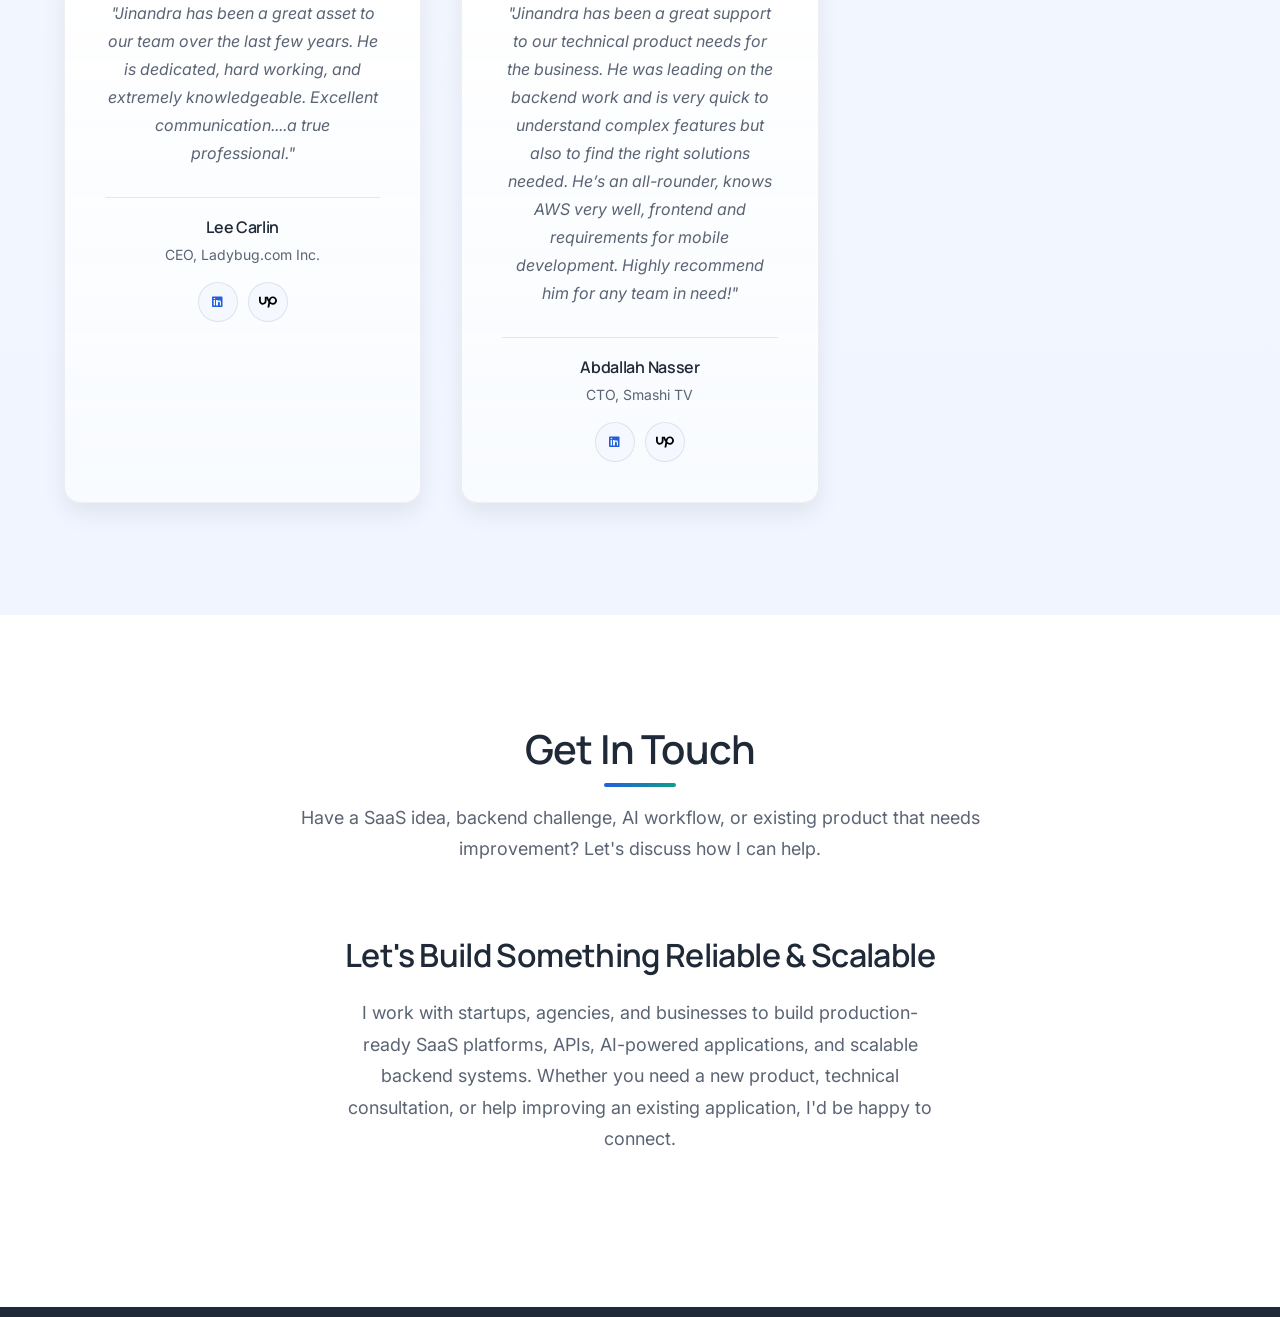
==== commit 1de81797: "changes" ====
--- a/index.html
+++ b/index.html
@@ -827,7 +827,7 @@
                     I work with startups, agencies, and businesses to build production-ready SaaS platforms, APIs, AI-powered applications, and scalable backend systems. Whether you need a new product, technical consultation, or help improving an existing application, I'd be happy to connect.
                 </p>
 
-                <div class="contact-buttons">
+                <!-- <div class="contact-buttons">
                     <a href="mailto:jinandra.gupta@gmail.com" class="btn btn-primary">
                         <i class="fas fa-envelope"></i> Send Email
                     </a>
@@ -852,7 +852,7 @@
                         <h4>Availability</h4>
                         <p>Remote Worldwide</p>
                     </div>
-                </div>
+                </div> -->
             </div>
         </div>
     </section>
--- a/css/style.css
+++ b/css/style.css
@@ -1051,6 +1051,48 @@
     font-weight: bold;
 }
 
+.service-item:nth-child(1) {
+    --service-accent: #2f6de5;
+    --service-accent-soft: rgba(47, 109, 229, 0.08);
+    --service-border: rgba(47, 109, 229, 0.24);
+    --service-border-soft: rgba(47, 109, 229, 0.16);
+}
+
+.service-item:nth-child(2) {
+    --service-accent: #3367d6;
+    --service-accent-soft: rgba(51, 103, 214, 0.08);
+    --service-border: rgba(51, 103, 214, 0.24);
+    --service-border-soft: rgba(51, 103, 214, 0.16);
+}
+
+.service-item:nth-child(3) {
+    --service-accent: #235fbf;
+    --service-accent-soft: rgba(35, 95, 191, 0.08);
+    --service-border: rgba(35, 95, 191, 0.24);
+    --service-border-soft: rgba(35, 95, 191, 0.16);
+}
+
+.service-item:nth-child(4) {
+    --service-accent: #2e57a7;
+    --service-accent-soft: rgba(46, 87, 167, 0.08);
+    --service-border: rgba(46, 87, 167, 0.24);
+    --service-border-soft: rgba(46, 87, 167, 0.16);
+}
+
+.service-item:nth-child(5) {
+    --service-accent: #3a5f9b;
+    --service-accent-soft: rgba(58, 95, 155, 0.08);
+    --service-border: rgba(58, 95, 155, 0.24);
+    --service-border-soft: rgba(58, 95, 155, 0.16);
+}
+
+.service-item:nth-child(6) {
+    --service-accent: #285ea8;
+    --service-accent-soft: rgba(40, 94, 168, 0.08);
+    --service-border: rgba(40, 94, 168, 0.24);
+    --service-border-soft: rgba(40, 94, 168, 0.16);
+}
+
 /* Testimonials Section */
 .testimonials {
     background: linear-gradient(180deg, rgba(247, 250, 255, 0.88) 0%, rgba(240, 245, 255, 1) 100%);
